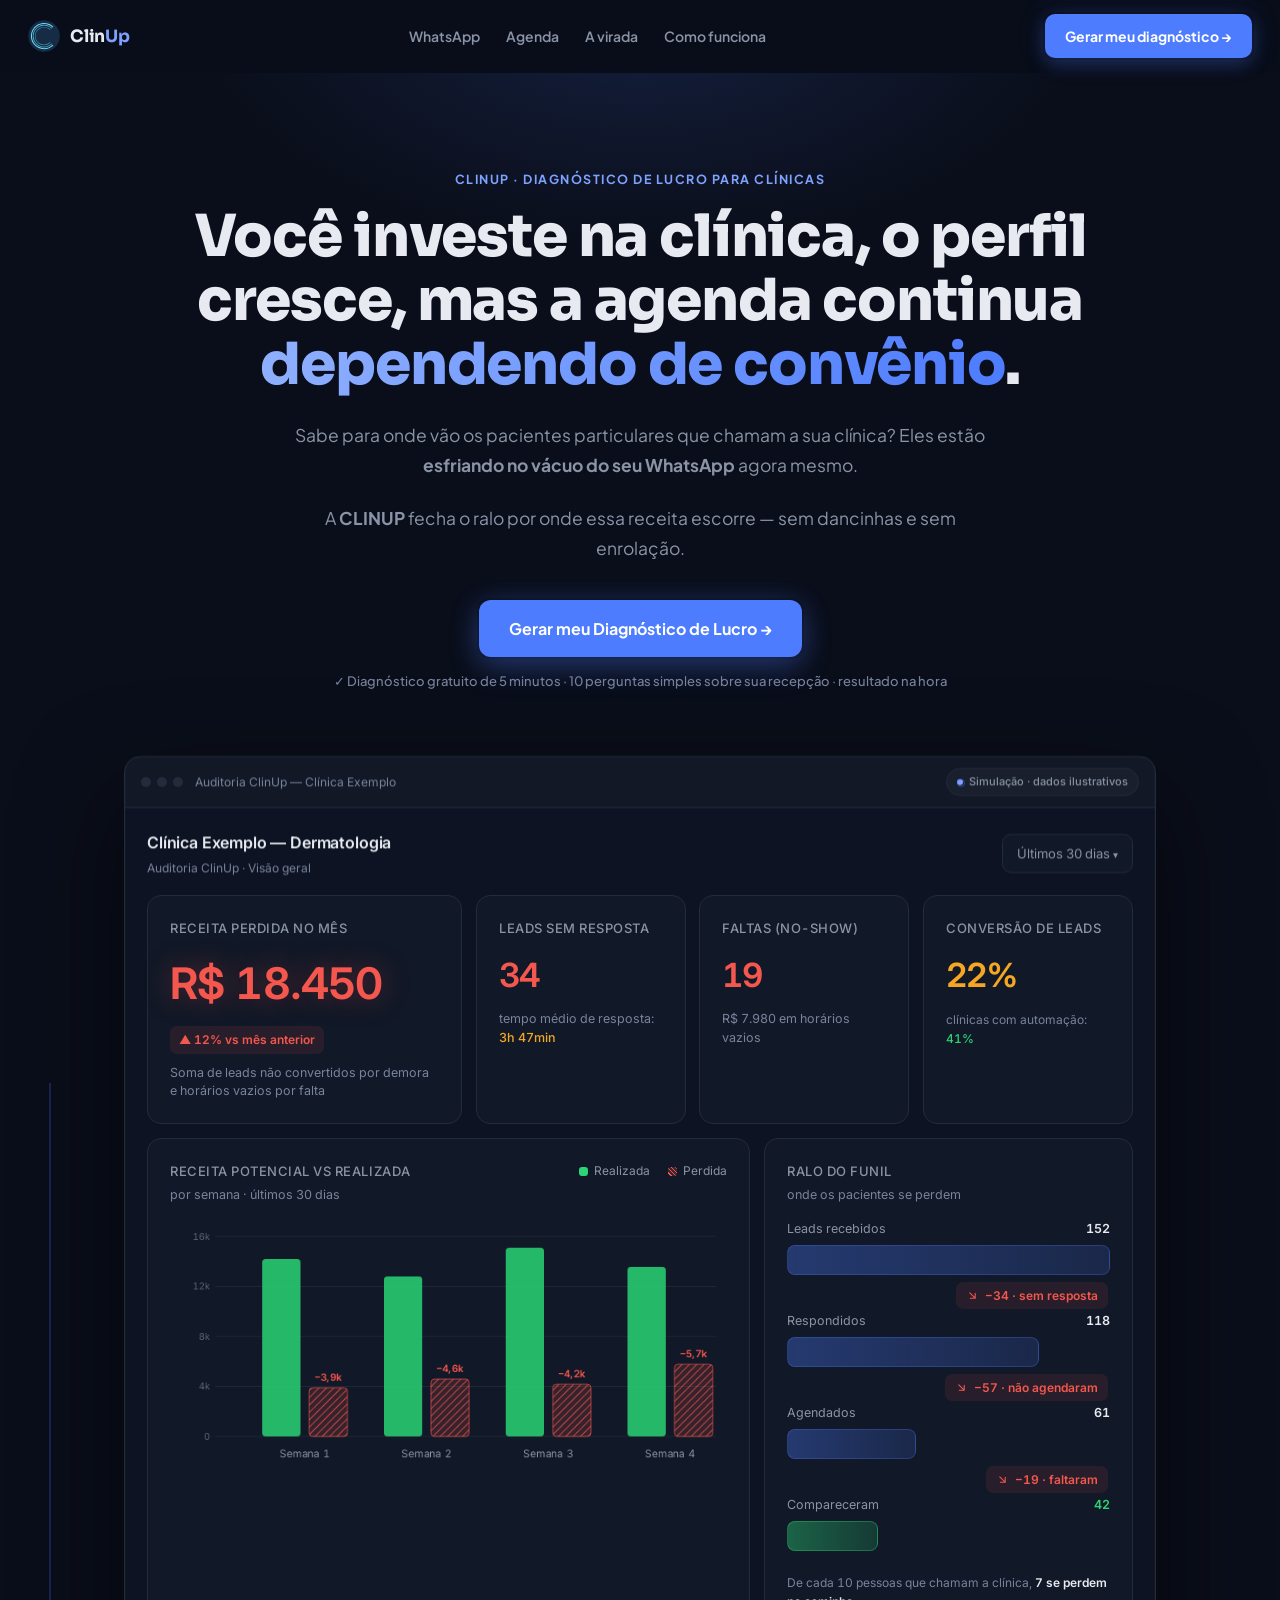
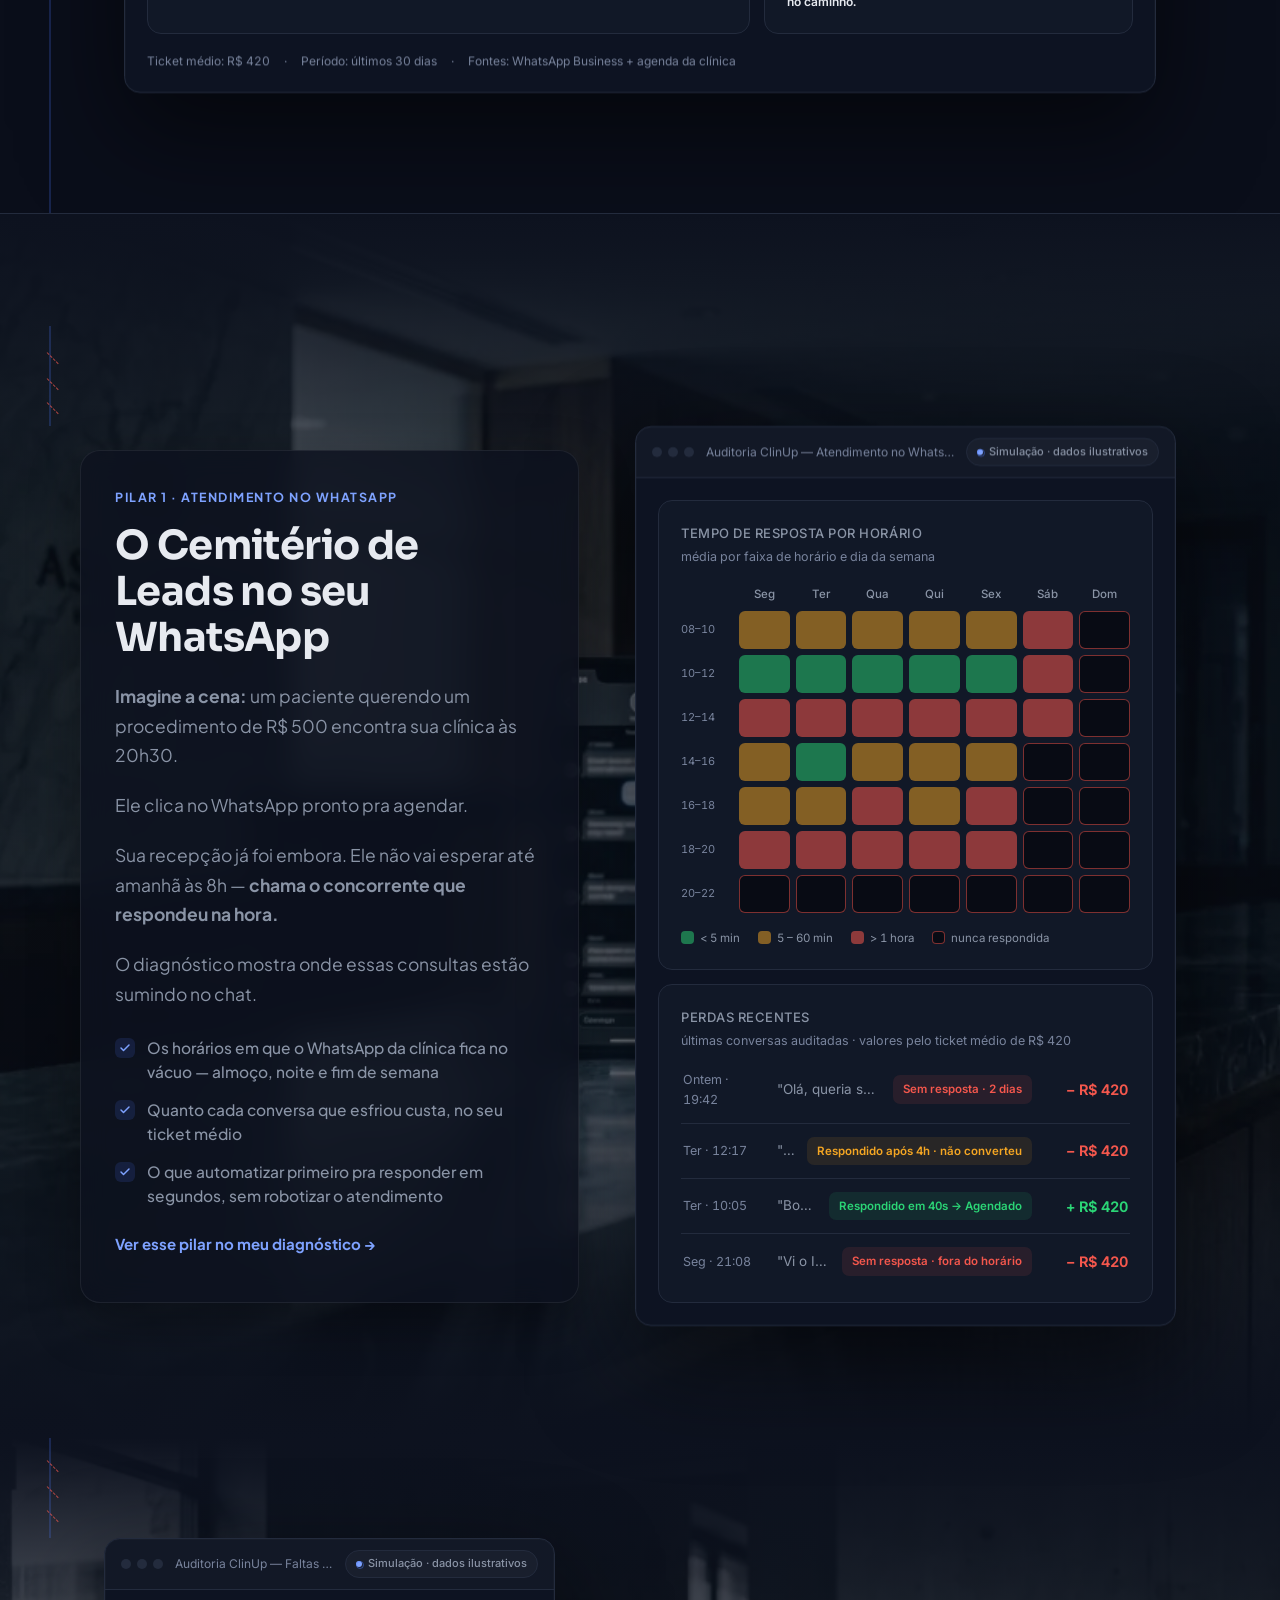
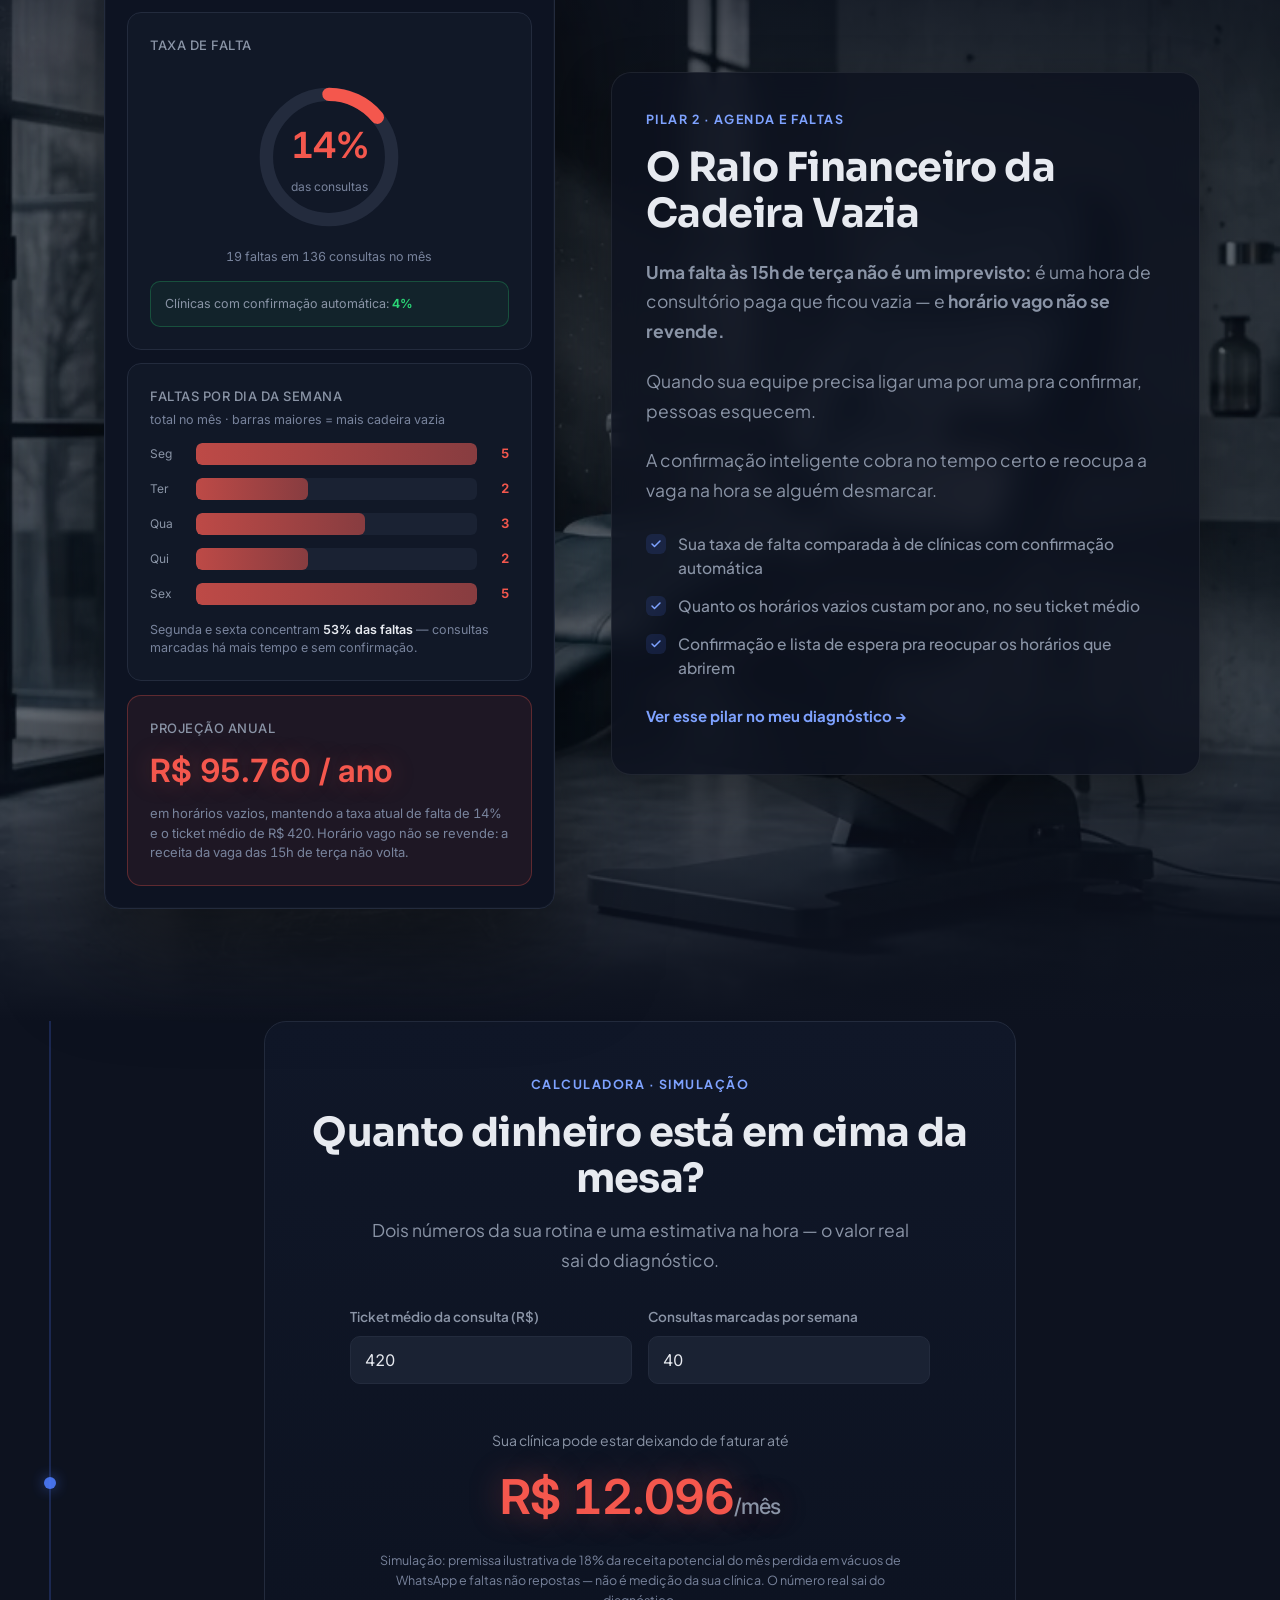
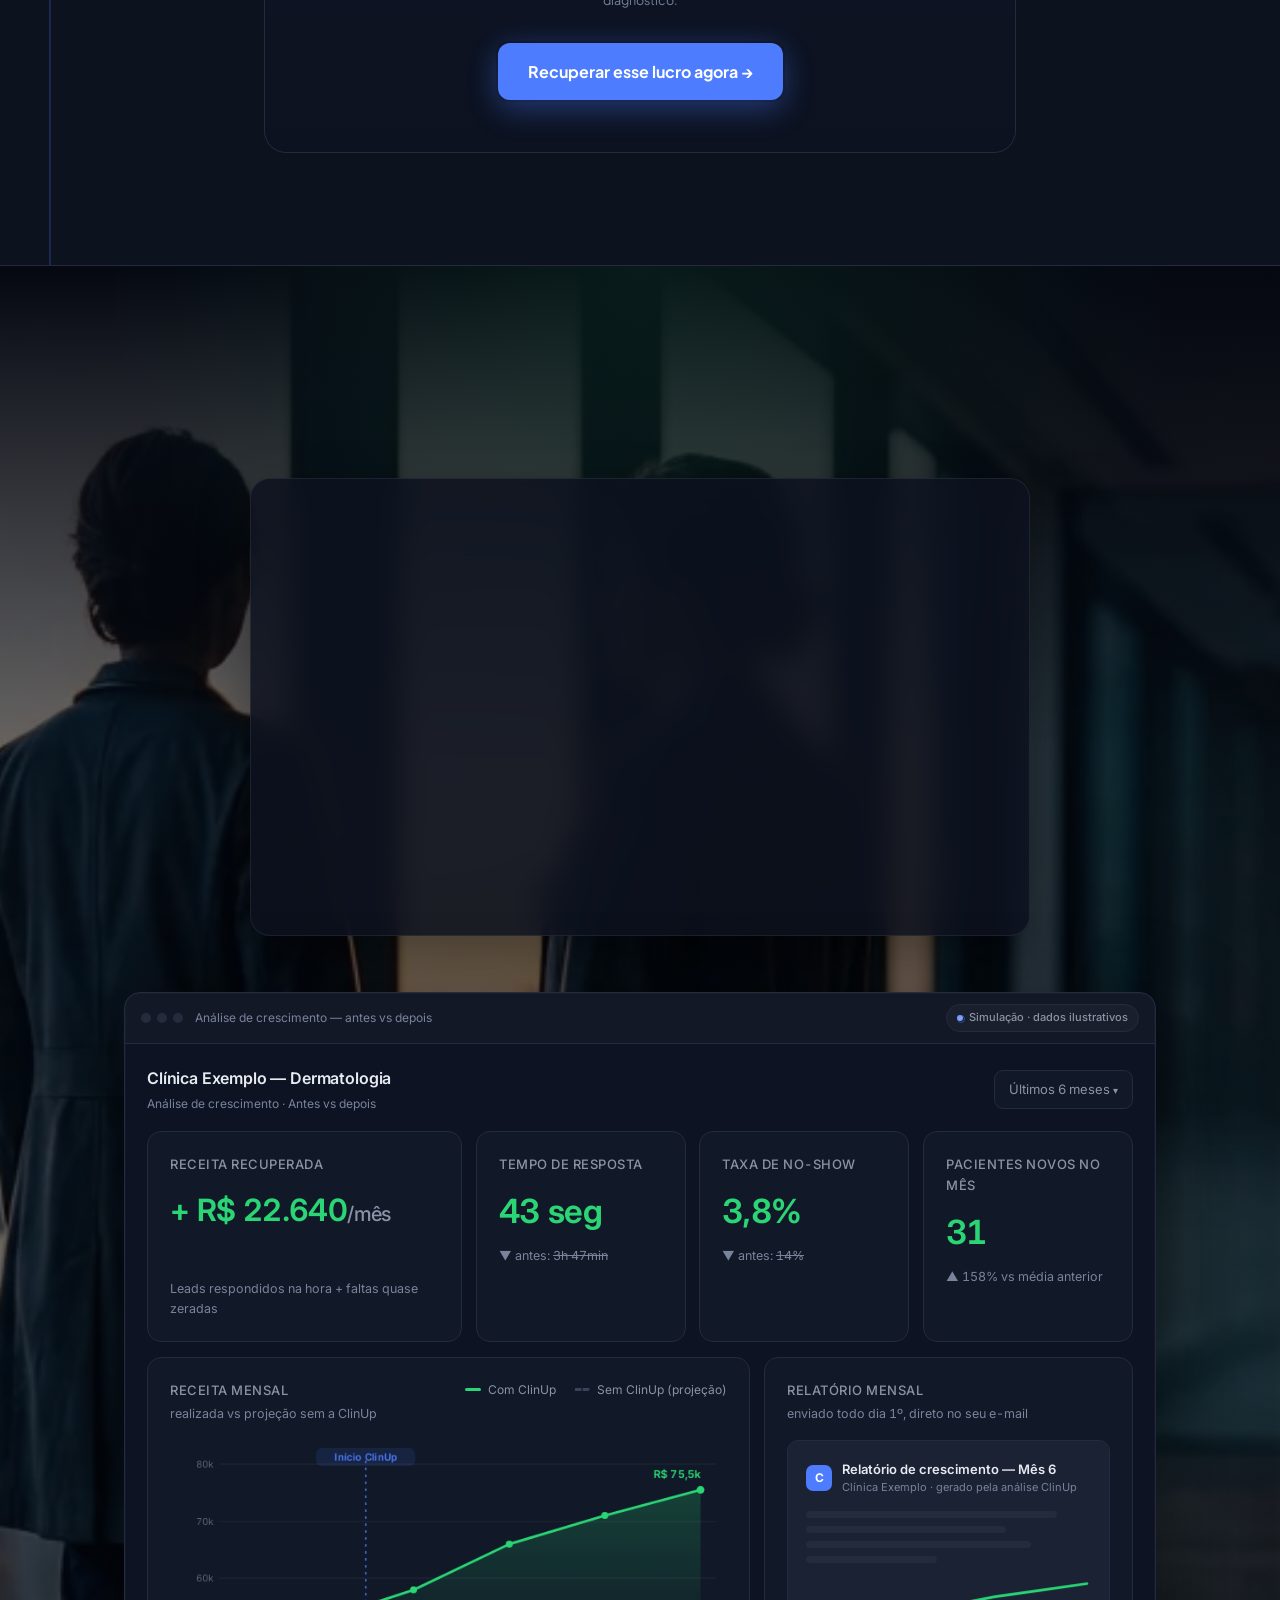
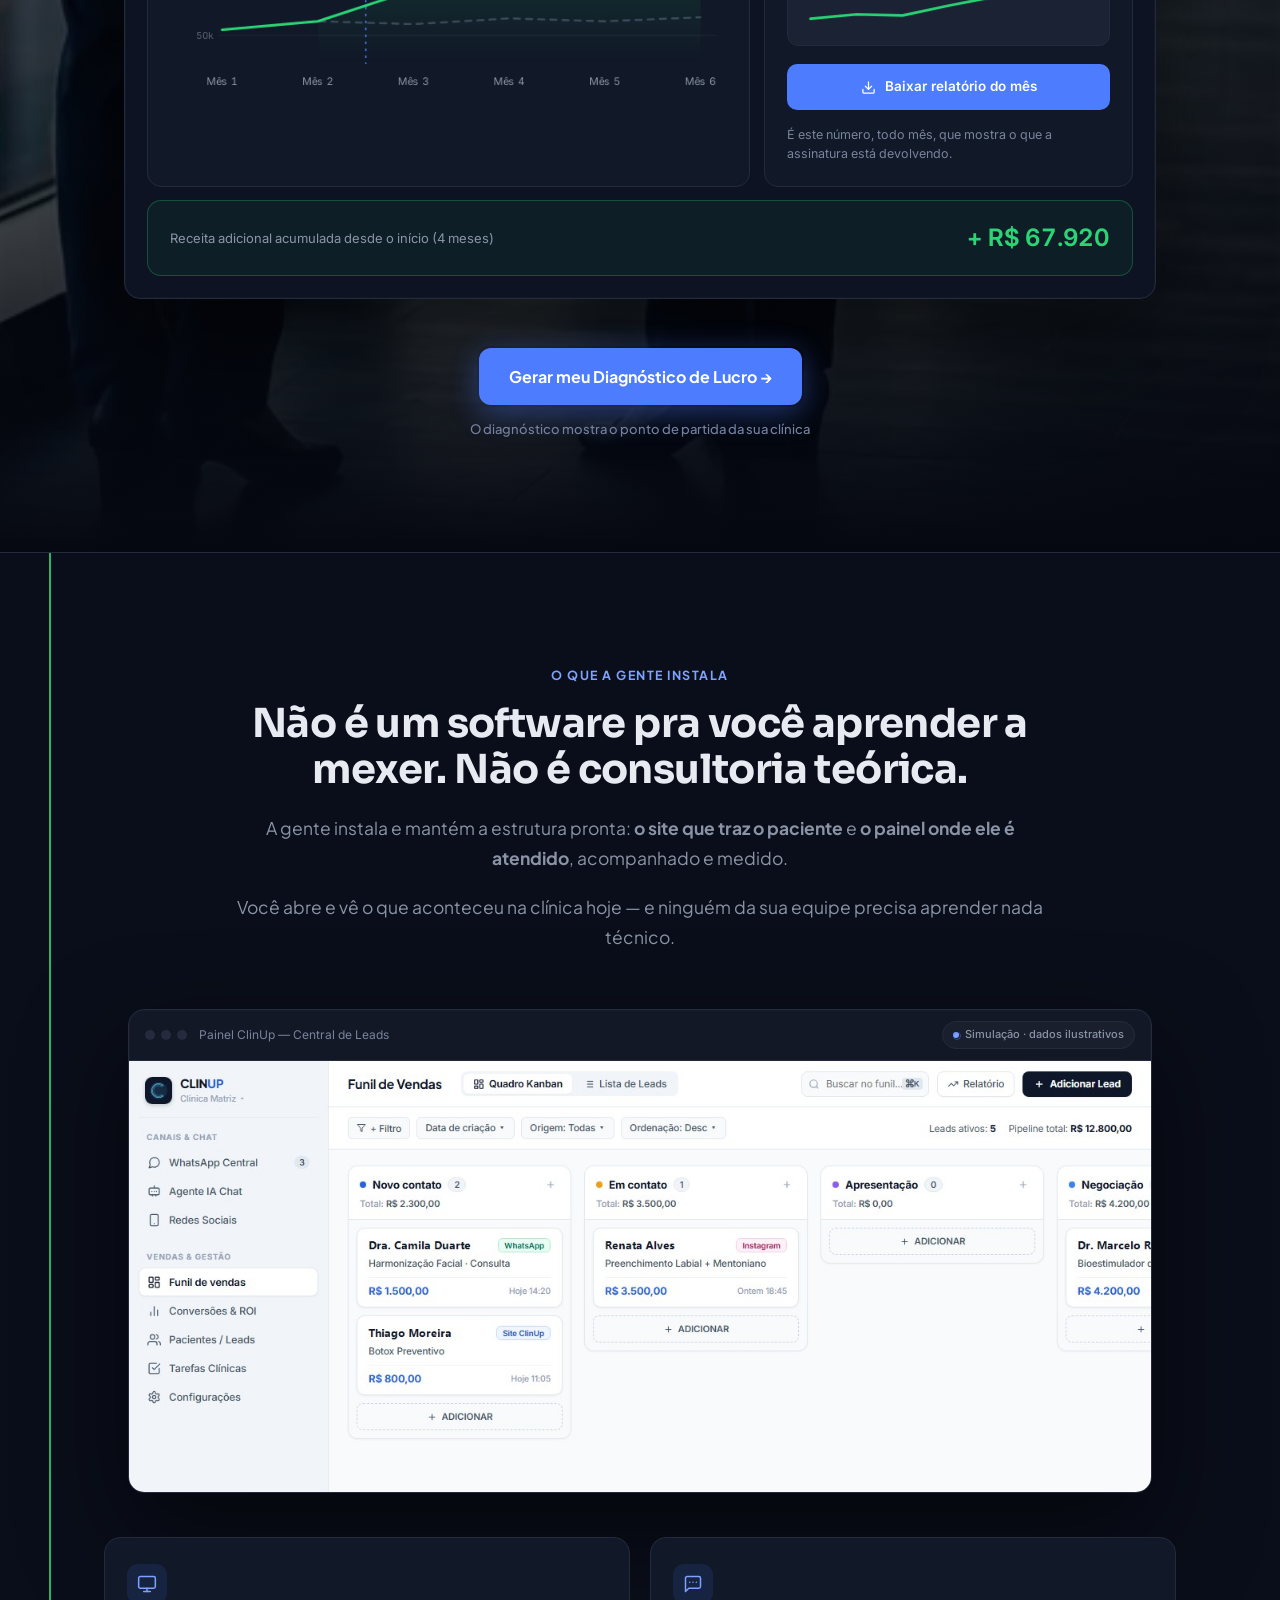
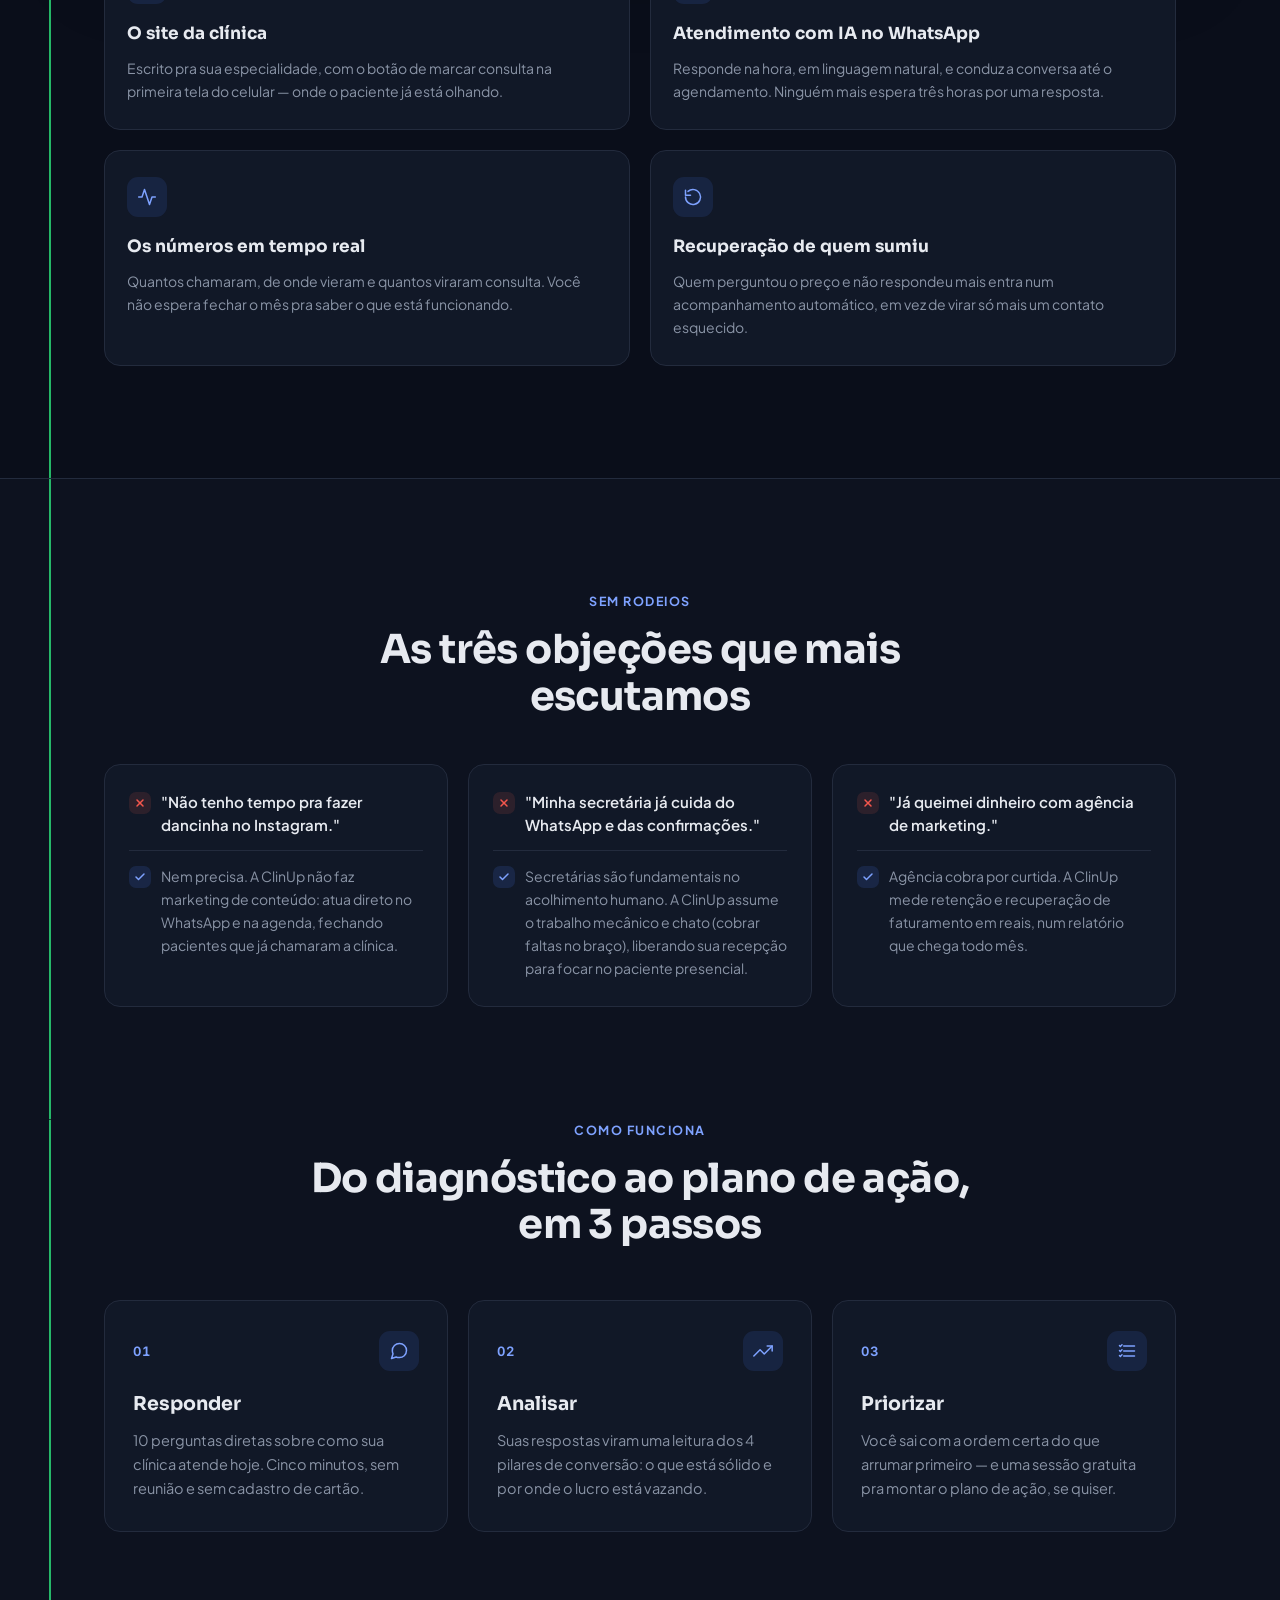
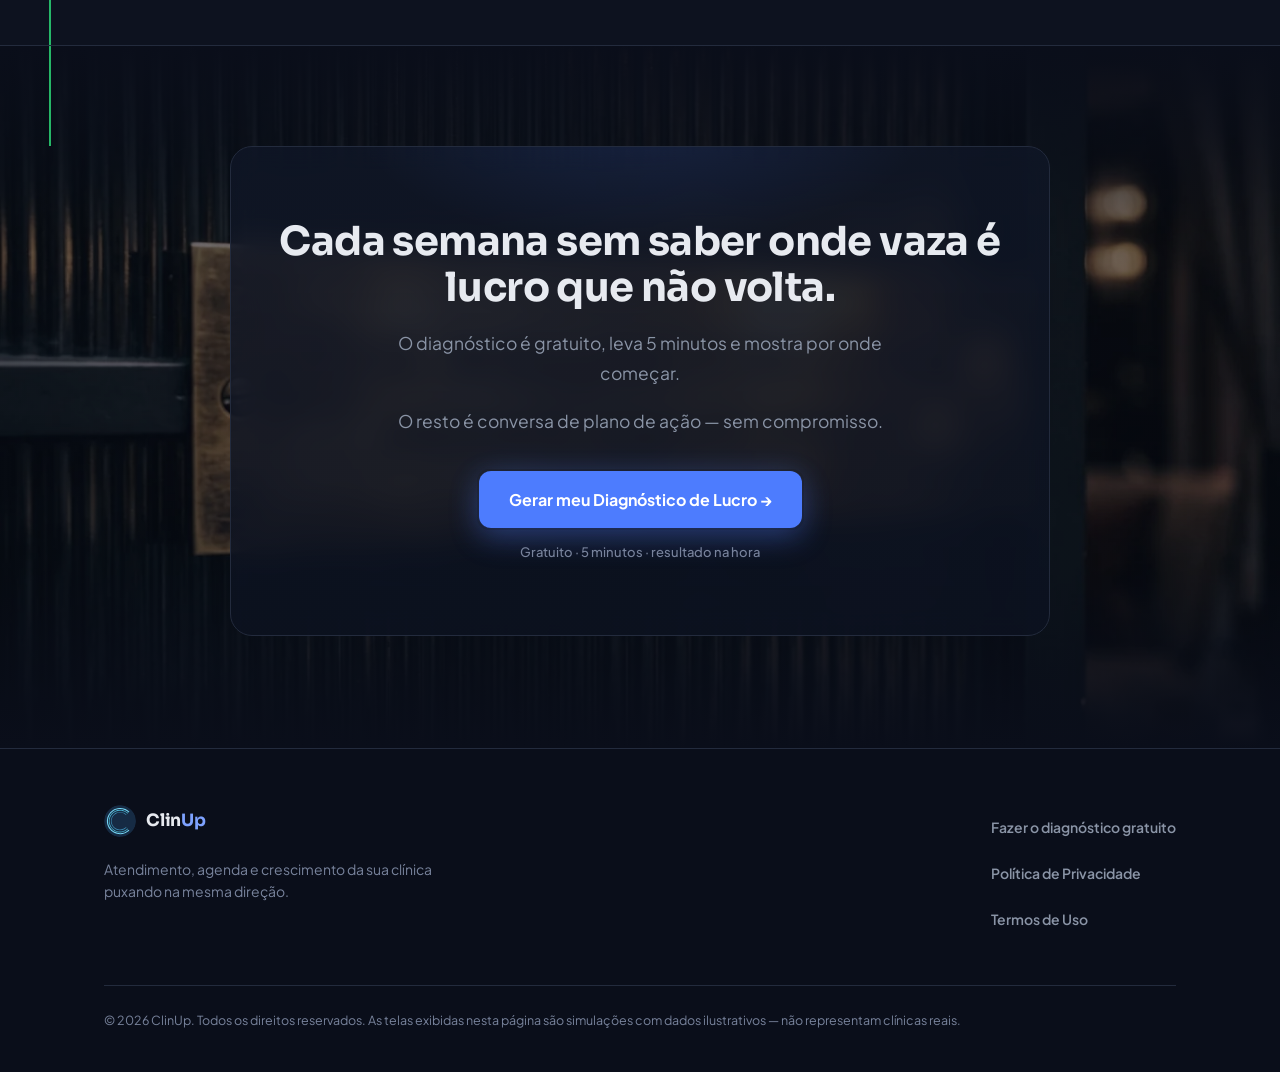
==== public/index.html @ c15da4e9 "Fotos: WebP na landing — 2,65 MB viram 223 KB As quatro fotos editoriais pesavam 600-700 KB CADA, pa" ====
<!DOCTYPE html>
<html lang="pt-BR">
<head>
<meta charset="UTF-8">
<meta name="viewport" content="width=device-width, initial-scale=1, viewport-fit=cover">
<title>ClinUp — Diagnóstico de Lucro para clínicas</title>
<meta name="description" content="A ClinUp não faz marketing: encontramos o lucro que sua clínica perde hoje — leads sem resposta no WhatsApp, faltas e horários vazios — e mostramos como recuperar. Diagnóstico gratuito de 5 minutos.">
<link rel="icon" type="image/png" sizes="32x32" href="/assets/img/favicon-32.png">
<link rel="icon" type="image/png" sizes="192x192" href="/assets/img/favicon-192.png">
<link rel="apple-touch-icon" href="/assets/img/apple-touch-icon.png">
<meta property="og:type" content="website">
<meta property="og:site_name" content="ClinUp">
<meta property="og:locale" content="pt_BR">
<meta property="og:title" content="ClinUp — recuperamos o lucro que sua clínica está perdendo">
<meta property="og:description" content="Leads sem resposta no WhatsApp, faltas e horários vazios têm preço. O diagnóstico gratuito de 5 minutos mostra onde sua clínica perde dinheiro hoje — e por onde começar.">
<meta property="og:url" content="https://diagnostico-clinup-lac.vercel.app/">
<meta property="og:image" content="https://diagnostico-clinup-lac.vercel.app/assets/img/og-cover.png">
<meta property="og:image:width" content="1200">
<meta property="og:image:height" content="630">
<meta name="twitter:card" content="summary_large_image">
<link rel="preconnect" href="https://fonts.googleapis.com">
<link rel="preconnect" href="https://fonts.gstatic.com" crossorigin>
<link href="https://fonts.googleapis.com/css2?family=Sora:wght@600;700;800&family=Plus+Jakarta+Sans:wght@400;500;600;700&family=Inter:wght@400;500;600;650;700&display=swap" rel="stylesheet">
<style>
/* ════════════════════════════════════════════════════════════════════
   ClinUp — Landing "Diagnóstico de Lucro" (dark premium)
   Página: Sora (títulos) + Plus Jakarta Sans (corpo).
   Dashboards mockados (.mk): Inter + tabular-nums — são "o produto".
   Verde (#2BD576) só como semântica de dado dentro dos mocks.
   ════════════════════════════════════════════════════════════════════ */
:root{
  --bg:#0A0E1A; --bg-alt:#0D121F; --bg-deep:#050811; --card:#111827; --raised:#1A2233; --line:#232B3D;
  /* --ink-3 é o tom mais apagado da escala e carrega texto de 13px
     (.cta-note, rodapés dos mocks). O valor antigo (#5A6478) dava 3,47:1
     sobre o --bg — abaixo do mínimo de 4,5:1 da WCAG AA para texto normal.
     #78839C sobe pra 5,07:1 sobre --bg e 4,67:1 sobre --card, que é o
     fundo mais claro em que ele aparece. */
  --ink:#E7EAF0; --ink-2:#8A94A6; --ink-3:#78839C;
  --loss:#F4574D; --warn:#F5A623; --gain:#2BD576; --action:#4D7CFE; --action-soft:#7EA2FF;
  /* tokens de movimento (Frente 1) — só transform/opacity animam */
  --ease-out: cubic-bezier(0.22, 1, 0.36, 1);
  --ease-tap: cubic-bezier(0.34, 1.4, 0.64, 1);
  --t-fast: 140ms; --t-base: 560ms; --t-slow: 700ms;
  /* duração da camada 2 (dados se montando): mais lenta que a entrada de
     propósito — gráfico que cresce rápido demais não lê como medição */
  --t-data: 1100ms;
  --rise: 40px;      /* era 24px: quase imperceptível, o olho não registrava */
  --rise-far: 64px;  /* molduras grandes entram de mais longe */
  --shift: 44px;     /* deslocamento lateral dos blocos em zig-zag */
  --stagger: 80ms;
  /* fotos editoriais: um valor só, usado também no reduced-motion.
     O contraste do texto NÃO depende mais deste valor — quem segura é o
     .photo-panel atrás de cada bloco de texto que fica sobre a foto. */
  --photo-op: .60;
}
*{margin:0;padding:0;box-sizing:border-box}
html{scroll-behavior:smooth}
@media (prefers-reduced-motion: reduce){ html{scroll-behavior:auto} }
body{
  background:var(--bg); color:var(--ink);
  font-family:'Plus Jakarta Sans',-apple-system,BlinkMacSystemFont,'Segoe UI',sans-serif;
  font-size:16px; line-height:1.6; -webkit-font-smoothing:antialiased;
  /* rede de segurança: elemento entrando pela lateral não pode criar scroll
     horizontal. clip em vez de hidden — hidden quebraria o position:sticky
     da nav. */
  overflow-x:clip;
}
::selection{background:rgba(77,124,254,.35)}
img,svg{max-width:100%}
a{color:inherit}

.wrap{width:100%;max-width:1120px;margin:0 auto;padding:0 24px}
.wrap--narrow{max-width:800px}

/* ── Nav ─────────────────────────────────────────────────────────── */
.nav{
  position:sticky; top:0; z-index:60;
  display:flex; align-items:center; justify-content:space-between; gap:16px;
  padding:14px 28px;
  background:rgba(10,14,26,.82); backdrop-filter:blur(12px); -webkit-backdrop-filter:blur(12px);
  border-bottom:1px solid transparent;
}
.nav.is-scrolled{border-bottom-color:var(--line)}
.brand{
  display:inline-flex;align-items:center;gap:10px;text-decoration:none;
  transition:opacity .25s ease, transform .25s ease;
}
.brand:hover{opacity:.9;transform:scale(1.02)}
.brand-logo{height:32px;width:32px;border-radius:50%;display:block}
/* ── Marca CLINUP: SVG inline, recolorível por CSS ───────────────────
   Cópia do bloco que vive no main.css — a landing não carrega o main.css.
   Os <path> trazem fill como atributo (fallback sem CSS); a classe
   sobrescreve e é o que permite o hover. */
.brand-mark{display:block;--mk-1:#73D4F5;--mk-2:#49B2D3;--mk-3:#4094C0}
.brand-mark .mark-disc{fill:#162B44}
.brand-mark .mark-arc{transition:fill .28s var(--ease-out)}
.brand-mark .mark-arc--1{fill:var(--mk-1)}
.brand-mark .mark-arc--2{fill:var(--mk-2)}
.brand-mark .mark-arc--3{fill:var(--mk-3)}
/* os três tons deslizam juntos pro azul elétrico: cor só achataria a marca */
.brand-mark:hover,
a:hover .brand-mark{--mk-1:var(--action-soft);--mk-2:var(--action);--mk-3:#3A63D6}
@media (prefers-reduced-motion:reduce){ .brand-mark .mark-arc{transition:none} }
.brand-name{font-family:'Sora',sans-serif;font-weight:700;font-size:17px;letter-spacing:-.01em;color:var(--ink)}
.brand-name b{color:var(--action-soft);font-weight:700}
.nav-links{display:flex;gap:26px}
.nav-links a{font-size:14px;font-weight:600;color:var(--ink-2);text-decoration:none;white-space:nowrap;transition:color .18s ease}
.nav-links a:hover{color:var(--ink)}
@media (max-width:900px){ .nav-links{display:none} }

/* ── Botões ──────────────────────────────────────────────────────── */
.btn{
  position:relative;
  display:inline-flex;align-items:center;justify-content:center;gap:8px;
  font-family:'Plus Jakarta Sans',sans-serif;font-weight:700;font-size:16px;color:#fff;
  background:var(--action);border:none;border-radius:12px;padding:16px 30px;
  text-decoration:none;cursor:pointer;white-space:nowrap;
  box-shadow:0 10px 30px rgba(77,124,254,.30);
  transition:background var(--t-fast) ease, transform var(--t-fast) var(--ease-out);
}
/* glow em camada própria: só OPACITY anima (lei de performance) */
.btn::after{
  content:"";position:absolute;inset:-2px;border-radius:inherit;pointer-events:none;
  box-shadow:0 0 30px rgba(77,124,254,.55);
  opacity:.22;animation:btnGlow 3s ease-in-out infinite;
}
.btn:hover{background:#618BFF;transform:translateY(-2px)}
/* afunda no toque: sem isso o botão não devolve nada no celular, onde não
   existe hover. Só transform anima. */
.btn:active{transform:translateY(0) scale(.975);transition-duration:80ms}
.btn:hover::after{animation:none;opacity:.7}
@keyframes btnGlow{
  0%,100%{opacity:.16}
  50%{opacity:.55}
}
.btn--sm{font-size:14px;padding:11px 20px;border-radius:10px;box-shadow:0 6px 18px rgba(77,124,254,.25)}
.cta-note{font-size:13px;font-weight:500;color:var(--ink-3);margin-top:14px}
/* Link de conversão dos pilares. Tinha 24px de altura de toque — o mínimo
   recomendado é 44px (WCAG 2.5.5), e este é um caminho pro diagnóstico no
   meio da página. A área cresce por padding vertical, não por fonte: o
   texto continua do mesmo tamanho, só fica mais fácil de acertar o dedo.
   O padding negativo na horizontal mantém o alinhamento com a coluna. */
.linkcta{
  display:inline-flex;align-items:center;min-height:44px;
  margin-top:14px;margin-left:-4px;padding:0 4px;
  font-size:15px;font-weight:700;color:var(--action-soft);
  text-decoration:none;transition:color .18s ease;
}
.linkcta:hover{color:#A5BEFF;text-decoration:underline;text-underline-offset:4px}

/* ── Seções / tipografia ─────────────────────────────────────────── */
section{scroll-margin-top:84px}
.sec{padding:112px 0;position:relative;--sec-bg:var(--bg);--sec-scrim:rgba(10,14,26,.30)}
/* ── Ritmo de capítulos: bandas de fundo alternadas ──────────────────
   Seções com padding-top:0 leem como um bloco contínuo, então a banda
   é por CAPÍTULO (pilares / objeções+passos), nunca por seção solta. */
.band-alt{--sec-bg:var(--bg-alt);--sec-scrim:rgba(13,18,31,.30);background:var(--bg-alt)}
.band-top{border-top:1px solid var(--line)}
.band-bot{border-bottom:1px solid var(--line)}
.kicker{
  display:block;font-size:12.5px;font-weight:700;letter-spacing:.12em;text-transform:uppercase;
  color:var(--action-soft);margin-bottom:16px;
}
h1{
  font-family:'Sora',sans-serif;font-weight:800;
  font-size:clamp(34px,5.2vw,58px);line-height:1.1;letter-spacing:-.02em;
}
h1 .hl{
  background:linear-gradient(92deg,#8FB0FF,#4D7CFE);
  -webkit-background-clip:text;background-clip:text;color:transparent;
}
h2{
  font-family:'Sora',sans-serif;font-weight:700;
  font-size:clamp(26px,3.6vw,40px);line-height:1.16;letter-spacing:-.015em;
}
.lead{font-size:17.5px;color:var(--ink-2);line-height:1.7}
/* Nenhum parágrafo passa de 3 linhas: os blocos longos foram QUEBRADOS em
   .lead consecutivos (nada de corte de argumento). Este é o respiro entre
   eles — menor que o de um bloco novo, porque continuam a mesma ideia. */
.lead + .lead{margin-top:15px}
.checks{list-style:none;margin-top:26px;display:grid;gap:14px}
.checks li{
  position:relative;padding-left:32px;font-size:15.5px;font-weight:500;color:var(--ink-2);line-height:1.55;
}
.checks li::before{
  content:"";position:absolute;left:0;top:2px;width:20px;height:20px;border-radius:6px;
  background-color:rgba(77,124,254,.14);
  background-image:url("data:image/svg+xml,%3Csvg xmlns='http://www.w3.org/2000/svg' viewBox='0 0 24 24' fill='none' stroke='%237EA2FF' stroke-width='3' stroke-linecap='round' stroke-linejoin='round'%3E%3Cpolyline points='20 6 9 17 4 12'/%3E%3C/svg%3E");
  background-size:12px 12px;background-position:center;background-repeat:no-repeat;
}

/* ── Hero ────────────────────────────────────────────────────────── */
.hero{
  position:relative;padding:96px 0 120px;text-align:center;overflow:hidden;
}
.hero::before{
  content:"";position:absolute;inset:0;pointer-events:none;
  background:radial-gradient(640px 340px at 50% -60px, rgba(77,124,254,.16), transparent 70%);
}
.hero>.wrap{position:relative}
.hero h1{max-width:900px;margin:0 auto}
.hero .lead{max-width:720px;margin:24px auto 0}
.hero-cta{margin-top:36px}
.hero-mock{max-width:1080px;margin:64px auto 0;padding:0 24px}

/* ── Zig-zag (pilares) ───────────────────────────────────────────── */
.zig{
  display:grid;grid-template-columns:minmax(0,5fr) minmax(0,6fr);
  gap:80px;align-items:center;
}
.zig--flip .zig-copy{order:2}
.zig-copy .lead{margin-top:20px}
@media (max-width:980px){
  /* minmax(0,1fr) e não 1fr: o piso de 1fr é min-content, e o dashboard
     dentro do .mockframe é mais largo que a coluna — empurrava a grade
     pra fora e gerava 24px de scroll horizontal em tela de tablet. */
  .zig{grid-template-columns:minmax(0,1fr);gap:44px}
  .zig--flip .zig-copy{order:0} /* mobile: texto em cima, mock embaixo */
}

/* ── Transformação ───────────────────────────────────────────────── */
.transform{
  --sec-bg:var(--bg-deep);--sec-scrim:rgba(5,8,17,.30);
  background:radial-gradient(700px 380px at 50% 0%, rgba(43,213,118,.09), transparent 70%), var(--bg-deep);
  border-top:1px solid var(--line);border-bottom:1px solid var(--line);
}
.transform-head{max-width:780px;margin:0 auto;text-align:center}
.transform-head .kicker{color:var(--gain)}
.transform-head .lead{margin-top:20px}
.transform-mock{max-width:1080px;margin:56px auto 0;padding:0 24px}
.transform-cta{text-align:center;margin-top:48px}

/* ── Calculadora (simulação) ─────────────────────────────────────── */
.calc-card{
  background:linear-gradient(180deg,#101728,#0C1220);
  border:1px solid var(--line);border-radius:22px;padding:52px 40px;text-align:center;
}
.calc-card .lead{max-width:540px;margin:14px auto 0}
.calc-grid{display:grid;grid-template-columns:1fr 1fr;gap:16px;max-width:580px;margin:30px auto 0;text-align:left}
.calc-grid label{display:grid;gap:8px;font-size:13.5px;font-weight:600;color:var(--ink-2)}
.calc-grid input{
  background:var(--raised);border:1px solid var(--line);border-radius:10px;
  padding:13px 14px;color:var(--ink);font-family:'Inter',sans-serif;font-size:16px;
  font-variant-numeric:tabular-nums;width:100%;outline:none;transition:border-color .18s ease;
}
.calc-grid input:focus{border-color:var(--action)}
.calc-result{margin-top:30px}
.calc-label{font-size:14px;color:var(--ink-2)}
.calc-value{
  font-family:'Inter',sans-serif;font-weight:650;font-size:clamp(34px,5vw,48px);
  letter-spacing:-.02em;color:var(--loss);text-shadow:0 0 32px rgba(244,87,77,.35);margin-top:8px;
}
.calc-value span{font-size:.45em;color:var(--ink-2);font-weight:500}
.calc-note{max-width:540px;margin:14px auto 0;font-size:12.5px;color:var(--ink-3);line-height:1.6}
.calc-card .btn{margin-top:28px}
@media (max-width:560px){
  .calc-grid{grid-template-columns:1fr}
  .calc-card{padding:38px 20px}
}

/* ── Objeções ────────────────────────────────────────────────────── */
.obj-head{max-width:680px;margin:0 auto 44px;text-align:center}
.objs{display:grid;grid-template-columns:repeat(3,1fr);gap:20px}
.obj{
  background:var(--card);border:1px solid var(--line);border-radius:16px;padding:26px 24px;
  transition:border-color .3s ease, transform .3s cubic-bezier(.16,1,.3,1);
}
.obj:hover{border-color:rgba(77,124,254,.5);transform:translateY(-4px)}
.obj-q{display:flex;gap:10px;align-items:flex-start;font-size:15px;font-weight:600;color:var(--ink);line-height:1.5}
.obj-a{
  display:flex;gap:10px;align-items:flex-start;margin-top:14px;padding-top:14px;
  border-top:1px solid var(--line);font-size:14px;color:var(--ink-2);line-height:1.65;
}
.obj-ico{width:22px;height:22px;border-radius:7px;flex-shrink:0;display:grid;place-items:center;margin-top:1px}
.obj-ico svg{width:12px;height:12px;fill:none;stroke-width:3;stroke-linecap:round;stroke-linejoin:round}
.obj-ico--x{background:rgba(244,87,77,.12)}
.obj-ico--x svg{stroke:var(--loss)}
.obj-ico--ok{background:rgba(77,124,254,.14)}
.obj-ico--ok svg{stroke:var(--action-soft)}
@media (max-width:860px){ .objs{grid-template-columns:1fr} }

/* ── Como funciona ───────────────────────────────────────────────── */
.steps-head{max-width:680px;margin:0 auto 52px;text-align:center}
.steps{display:grid;grid-template-columns:repeat(3,1fr);gap:20px}
.step{
  background:var(--card);border:1px solid var(--line);border-radius:16px;padding:30px 28px;
  transition:border-color .3s ease, transform .3s cubic-bezier(.16,1,.3,1);
}
.step:hover{border-color:rgba(77,124,254,.5);transform:translateY(-4px)}
.step-top{display:flex;align-items:center;justify-content:space-between;margin-bottom:18px}
.step-n{font-family:'Inter',sans-serif;font-weight:650;font-size:13px;color:var(--action-soft);letter-spacing:.08em}
.step-ico{width:40px;height:40px;border-radius:11px;background:rgba(77,124,254,.12);display:grid;place-items:center}
.step-ico svg{width:20px;height:20px;stroke:var(--action-soft);fill:none;stroke-width:1.8;stroke-linecap:round;stroke-linejoin:round}
.step h3{font-family:'Sora',sans-serif;font-weight:700;font-size:19px;margin-bottom:10px}
.step p{font-size:14.5px;color:var(--ink-2);line-height:1.65}
@media (max-width:860px){ .steps{grid-template-columns:1fr} }

/* ── O que a gente instala ───────────────────────────────────────────
   Única seção da landing que mostra PRODUTO — o resto mostra problema
   ou projeção. Reusa .mockframe e .steps; só o slot da imagem é novo. */
/* o .steps-head padrão tem 680px e nenhum .lead; aqui o título é longo
   e existe subtítulo, então o cabeçalho respira igual ao da Virada */
.install-head{max-width:820px}
.install-head .lead{margin-top:20px}
.install-mock{max-width:1080px;margin:56px auto 0;padding:0 24px}
/* sem aspect-ratio e sem object-fit:cover de propósito: a /planos usa
   4/3 + cover nos thumbs, e isso corta as laterais de um painel largo.
   Aqui o print entra inteiro. */
/* o print tem 800px de altura, mas 42% disso é área vazia do quadro.
   O recorte é feito aqui, por CSS, e não no arquivo: a mesma imagem é
   usada na /planos dentro de um container 16/10 com object-fit:cover,
   onde um arquivo mais largo perderia a barra lateral do CRM. */
.mf-shot{display:block;background:#0A0F1C;aspect-ratio:1280/540;overflow:hidden}
.mf-shot img{width:100%;height:auto;display:block}
/* 3 colunas: com 5 tiles o desenho fecha em 3+2, que lê como intencional.
   Em 4 colunas sobraria um tile órfão na segunda linha. */
/* 4 tiles em 2 colunas (2x2). Em 3 colunas o quarto ficaria orfao sozinho
   na segunda linha, que le como "faltou um". */
.installs{margin-top:44px;grid-template-columns:repeat(2,1fr)}
.installs .step{padding:26px 22px}
.installs .step-top{justify-content:flex-start;margin-bottom:16px}
.installs .step h3{font-size:17px}
.installs .step p{font-size:14px}
@media (max-width:860px){ .installs{grid-template-columns:1fr} }

/* ── Fechamento ──────────────────────────────────────────────────── */
.final-card{
  position:relative;max-width:820px;margin:0 auto;text-align:center;
  /* translúcido: a foto da entrada passa a aparecer através do card */
  background:linear-gradient(180deg,rgba(16,23,40,.74),rgba(12,18,32,.84));
  backdrop-filter:blur(14px) saturate(1.1);
  -webkit-backdrop-filter:blur(14px) saturate(1.1);
  border:1px solid var(--line);border-radius:22px;padding:72px 40px;overflow:hidden;
}
.final-card::before{
  content:"";position:absolute;inset:0;pointer-events:none;
  background:radial-gradient(420px 200px at 50% -40px, rgba(77,124,254,.14), transparent 70%);
}
.final-card>*{position:relative}
.final-card .lead{max-width:560px;margin:18px auto 0}
.final-card .btn{margin-top:34px}
@media (max-width:640px){ .final-card{padding:52px 22px} }

/* ── Rodapé ──────────────────────────────────────────────────────── */
.footer{border-top:1px solid var(--line);padding:56px 0 42px}
.footer-grid{display:flex;align-items:flex-start;justify-content:space-between;gap:32px;flex-wrap:wrap}
.footer-tag{font-size:14px;color:var(--ink-3);margin-top:14px;max-width:340px}
/* gap menor porque cada link agora ocupa 44px de altura própria: o respiro
   entre eles vem da área de toque, não da distância entre duas linhas finas */
.footer-links{display:grid;gap:2px}
.footer-links a{
  display:inline-flex;align-items:center;min-height:44px;width:fit-content;
  font-size:14px;font-weight:600;color:var(--ink-2);text-decoration:none;transition:color .18s ease;
}
.footer-links a:hover{color:var(--ink)}
.footer-legal{margin-top:44px;padding-top:24px;border-top:1px solid var(--line);font-size:12.5px;color:var(--ink-3)}

/* ── Sticky CTA (mobile) ─────────────────────────────────────────── */
/* Docked pill (Frente 1): pílula solta com vidro, some ao rolar pra baixo */
.sticky-cta{
  display:none;position:fixed;left:16px;right:16px;
  bottom:calc(16px + env(safe-area-inset-bottom));
  height:56px;border-radius:16px;
  background:rgba(17,24,39,0.85);
  backdrop-filter:blur(14px);-webkit-backdrop-filter:blur(14px);
  border:1px solid var(--line);
  box-shadow:0 8px 32px rgba(0,0,0,0.45);
  transform:translateY(120%);
  transition:transform 420ms var(--ease-out);
  z-index:90;overflow:hidden;
}
.sticky-cta.is-visible{transform:translateY(0)}
.sticky-cta .btn{
  width:100%;height:100%;border-radius:16px;font-size:15px;
  background:transparent;box-shadow:none;
}
.sticky-cta .btn::after{display:none}
.sticky-cta .btn:hover{transform:none;background:rgba(77,124,254,.14)}
@media (max-width:768px){
  .sticky-cta{display:block}
}

/* ── Ritmo mobile ────────────────────────────────────────────────── */
@media (max-width:640px){
  .sec{padding:72px 0}
  .hero{padding:64px 0 84px}
  .hero-mock{margin-top:44px}
}
@media (max-width:480px){
  .nav{padding:12px 16px}
  /* min-height garante os 44px de toque: só o padding deixava em 41px */
  .btn--sm{font-size:13px;padding:10px 14px;min-height:44px}
}

/* ── Fotos editoriais (Human-Tech): derretem no fundo #0A0E1A ────── */
.has-photo{position:relative}
.has-photo > *:not(.photo-bg){position:relative;z-index:1}
.photo-bg{position:absolute;inset:0;overflow:hidden;pointer-events:none;z-index:0}
.photo-bg img{
  position:absolute;inset:0;width:100%;height:100%;object-fit:cover;
  filter:saturate(.85);opacity:var(--photo-op);
  transition:opacity var(--t-slow) ease;
}
html.js-anim .photo-bg:not(.is-visible) img{opacity:0}
/* o scrim herda a cor da banda da seção (--sec-bg / --sec-scrim) pra que
   o fade das bordas case com o fundo, seja ele --bg, --bg-alt ou --bg-deep */
.photo-bg::after{
  content:"";position:absolute;inset:0;
  background:linear-gradient(180deg,
    var(--sec-bg) 0%, var(--sec-scrim) 26%, var(--sec-scrim) 74%, var(--sec-bg) 100%);
}
.transform .photo-bg::after{
  background:
    radial-gradient(60% 40% at 50% 0%, rgba(43,213,118,.09), transparent 70%),
    linear-gradient(180deg,
      var(--sec-bg) 0%, var(--sec-scrim) 26%, var(--sec-scrim) 74%, var(--sec-bg) 100%);
}

/* ── Painel fosco: só atrás de bloco de texto que fica SOBRE foto ──
   A foto respira onde não há texto; o contraste da leitura fica preso
   ao painel, não ao scrim da seção inteira. */
.photo-panel{
  position:relative;border-radius:20px;padding:36px 34px;
  /* .85 não é estética: é o valor medido que mantém o .lead (--ink-2, um
     cinza de baixo contraste) acima de 4.5:1 sobre as áreas CLARAS das
     fotos — a janela do Pilar 2 e o céu da Virada. Não baixar sem remedir:
     em .76 a Virada caía pra 4.20:1. */
  background:rgba(13,18,31,.85);
  backdrop-filter:blur(14px) saturate(1.1);
  -webkit-backdrop-filter:blur(14px) saturate(1.1);
  border:1px solid rgba(255,255,255,.07);
  box-shadow:0 18px 50px rgba(0,0,0,.35);
}
/* sem blur o fundo translúcido não segura o texto: fica quase sólido */
@supports not ((backdrop-filter:blur(2px)) or (-webkit-backdrop-filter:blur(2px))){
  .photo-panel{background:rgba(13,18,31,.92)}
  .final-card{background:linear-gradient(180deg,#101728,#0C1220)}
}
/* nos pilares o painel cresce pra FORA (pro gap), pra não encurtar a
   medida do texto com o próprio padding */
@media (min-width:981px){ .zig .photo-panel{margin-inline:-24px} }
/* .transform-head é .wrap E painel ao mesmo tempo: o padding do painel come
   o respiro lateral do .wrap e a seção encosta nas bordas no mobile.
   O max-width:780px continua mandando no desktop. */
.transform-head.photo-panel{width:calc(100% - 48px)}
@media (max-width:640px){ .photo-panel{padding:26px 20px;border-radius:16px} }

/* ── Fio da Receita (SVG na margem, só telas largas) ─────────────── */
.fio{
  position:absolute;top:0;bottom:0;width:28px;pointer-events:none;display:none;z-index:0;
  left:calc(50% - 560px - 44px);
}
@media (min-width:1240px){ .fio{display:block} }
.fio svg{width:100%;height:100%;display:block}
.fio-line{stroke:var(--action);stroke-opacity:.3;stroke-width:1.5;fill:none}
/* depois da Virada o fio engrossa levemente e segue sólido até o fim */
.fio--gain .fio-line{stroke:var(--gain);stroke-opacity:.85;stroke-width:2}
html.js-anim .fio-line{stroke-dasharray:1;stroke-dashoffset:1;transition:stroke-dashoffset 900ms var(--ease-out)}
html.js-anim .fio.is-visible .fio-line{stroke-dashoffset:0}
.fio-drip{
  position:absolute;left:11px;width:16px;height:0;
  border-top:1.5px dashed var(--loss);transform:rotate(45deg);transform-origin:left center;
  opacity:.7;
}
html.js-anim .fio-drip{opacity:0;transition:opacity var(--t-base) ease}
html.js-anim .fio.is-visible .fio-drip{opacity:.7}
html.js-anim .fio.is-visible .fio-drip:nth-of-type(2){transition-delay:180ms}
html.js-anim .fio.is-visible .fio-drip:nth-of-type(3){transition-delay:360ms}
.fio-node{
  position:absolute;left:8px;width:12px;height:12px;border-radius:50%;
  background:var(--action);box-shadow:0 0 14px rgba(77,124,254,.6);
  opacity:.9;
}
html.js-anim .fio-node{opacity:0;transition:opacity var(--t-base) ease 300ms}
html.js-anim .fio.is-visible .fio-node{opacity:.9}

/* ── Counter-up "signature": pouso com glow + delta 150ms depois ── */
html.js-anim .mk-kpi .mk-delta{
  opacity:0;transform:translateY(4px);
  transition:opacity var(--t-base) var(--ease-out) 150ms, transform var(--t-base) var(--ease-out) 150ms;
}
html.js-anim .mk-kpi.landed .mk-delta{opacity:1;transform:none}
html.js-anim .mk-kpi:not(.landed) .mk-v--glowloss,
html.js-anim .mk-kpi:not(.landed) .mk-v--glowgain{text-shadow:none;animation:none}

/* ── Pulso da calculadora (aumento de perda) ─────────────────────── */
.calc-result{
  border:1px solid transparent;border-radius:14px;padding:14px 10px 4px;
  transition:transform 300ms var(--ease-tap), border-color 300ms ease;
}
.calc-result.calc-pulse{transform:scale(1.015);border-color:rgba(244,87,77,.5)}

/* ── Mobile Motion System v4.2 (Fixed Mobile & SVG Animation Engine) ── */
#scrollProgress {
  position: fixed; top: 0; left: 0; height: 3px; width: 0%;
  background: linear-gradient(90deg, var(--action) 0%, var(--gain) 100%);
  z-index: 100; pointer-events: none; transition: width 100ms ease-out;
  box-shadow: 0 0 10px rgba(77, 124, 254, 0.6);
}

/* O brilho da pílula fixa mora numa camada própria e só a OPACITY dela anima.
   Animar box-shadow direto repinta o elemento a cada frame, pra sempre — é a
   mesma razão pela qual o .btn::after já existe logo acima. */
/* A pílula tem overflow:hidden (pra recortar o botão nos cantos arredondados),
   então sombra pra FORA seria cortada — o pulso é um anel interno. */
.sticky-cta::before{
  content:"";position:absolute;inset:0;border-radius:inherit;pointer-events:none;
  box-shadow:inset 0 0 0 1.5px rgba(126,162,255,.75), inset 0 0 22px rgba(77,124,254,.45);
  opacity:0;
}
.sticky-cta.is-visible::before{animation:stickyPillGlow 3.5s ease-in-out infinite}
@keyframes stickyPillGlow{
  0%,100%{opacity:0}
  50%{opacity:1}
}

/* Pulso das barras do gráfico: só OPACITY.
   A versão anterior animava `filter: drop-shadow(...)` em 8 barras ao mesmo
   tempo — filter força repaint a cada frame, e num loop infinito isso é
   consumo permanente de CPU/bateria no celular. O halo virou uma cópia da
   barra atrás dela, borrada uma vez só, cuja opacidade pulsa. */
@keyframes svgBarPulse{
  0%,100%{opacity:.82}
  50%{opacity:1}
}
svg rect[fill="#2BD576"]{animation:svgBarPulse 3s ease-in-out infinite}
svg rect[fill="url(#hatch)"]{animation:svgBarPulse 2.5s ease-in-out infinite}

/* ── Motion System v4.0 (Pyramid Motion Architecture) ────────────── */
@keyframes floatCard {
  0%, 100% { transform: translate3d(0, 0, 0); }
  50% { transform: translate3d(0, -7px, 0); }
}
@keyframes floatCardSubtle {
  0%, 100% { transform: translate3d(0, 0, 0); }
  50% { transform: translate3d(0, -4px, 0); }
}
@keyframes ambientGlowPulse {
  0%, 100% { opacity: .16; transform: scale(1); }
  50% { opacity: .32; transform: scale(1.08); }
}
@keyframes lossBadgePulse {
  0%, 100% { opacity: 1; transform: scale(1); }
  50% { opacity: 0.82; transform: scale(0.97); }
}

.motion-float { animation: floatCard 5.5s cubic-bezier(0.44, 0, 0.56, 1) infinite !important; will-change: transform; }
.motion-float-subtle { animation: floatCardSubtle 6.5s cubic-bezier(0.44, 0, 0.56, 1) infinite !important; will-change: transform; }
.motion-float-delay-1 { animation-delay: 1.2s !important; }
.motion-float-delay-2 { animation-delay: 2.4s !important; }
.motion-float-delay-3 { animation-delay: 3.6s !important; }

/* Destaque em mobile ao rolar */
.mobile-focus-card {
  border-color: rgba(77, 124, 254, 0.6) !important;
  box-shadow: 0 10px 32px rgba(77, 124, 254, 0.22) !important;
}

/* Touch active state */
.mockframe:active, .mk-card:active, .step:active, .obj:active {
  transform: scale(0.97) !important;
  border-color: rgba(77, 124, 254, 0.7) !important;
  transition: transform 120ms ease, border-color 120ms ease !important;
}

/* Aplicação de barras de gráfico com pulso contínuo de dados */
/* As 4 barras do funil apontavam pra `animation: chartBarStream`, que nunca
   foi definida em lugar nenhum — o brilho corrente jamais rodou, e o
   background-size:200% que existia pra ele deixava as barras com um degradê
   cortado pela metade. Referência morta removida: quem dá vida às barras
   agora é o crescimento de largura ao entrarem na tela (data-grow="w"). */
.mk-b-loss { animation: lossBadgePulse 3.5s ease-in-out infinite; }

/* Cards com suporte a 3D Tilt Responsivo */
.tilt-card {
  transition: transform 180ms cubic-bezier(0.2, 0, 0.2, 1), border-color 300ms ease, box-shadow 300ms ease;
  will-change: transform;
  transform-style: preserve-3d;
}

/* ── Reveal on scroll ────────────────────────────────────────────── */
html.js-anim .reveal{opacity:0;transform:translateY(var(--rise));transition:opacity var(--t-base) var(--ease-out),transform var(--t-base) var(--ease-out)}
html.js-anim .reveal.is-visible{opacity:1;transform:none}

/* ════════════════════════════════════════════════════════════════════
   CAMADA 2 · DADOS VIVOS — os dashboards se constroem
   ────────────────────────────────────────────────────────────────────
   Era o buraco real: os números subiam, mas o gráfico embaixo deles já
   nascia pronto, e o conjunto lia como print de tela.

   Só entra em cena quando o JS marca .dv-on no <html>. Sem JS, sem
   IntersectionObserver ou com reduced-motion a classe nunca aparece e
   todo dado fica no estado final — que é o que está escrito no HTML.
   ════════════════════════════════════════════════════════════════════ */
html.dv-on [data-grow="h"]{
  transform:scaleY(0);
  transform-box:fill-box;transform-origin:bottom;
  transition:transform var(--t-data) var(--ease-out);
}
html.dv-on [data-grow="w"]{
  /* exceção documentada à regra "só transform": scaleX achataria o
     border-radius de 8px durante a animação. São 4 barras, uma vez, dentro
     de um card — o custo de layout é irrelevante e o visual fica correto. */
  width:0!important;
  transition:width var(--t-data) var(--ease-out);
}
html.dv-on [data-draw]{
  transition:stroke-dashoffset var(--t-data) cubic-bezier(.33,.7,.4,1);
}
html.dv-on [data-after]{
  opacity:0;transform:translateY(8px);
  transition:opacity 420ms var(--ease-out), transform 420ms var(--ease-out);
}
html.dv-on [data-cascade] > *{
  opacity:0;transform:scale(.82);
  transition:opacity 380ms var(--ease-out), transform 380ms var(--ease-out);
}
/* Dentro de SVG, transform sem fill-box usa a origem do viewBox — os pontos
   do gráfico sairiam voando do canto em vez de crescer no lugar. */
html.dv-on [data-cascade] > circle,
html.dv-on [data-after]{transform-box:fill-box;transform-origin:center}
html.dv-on [data-after]:not(svg *){transform-box:border-box}
/* .dv-go é o que o motor acende quando o bloco entra na tela */
html.dv-on [data-grow="h"].dv-go{transform:scaleY(1)}
html.dv-on [data-draw].dv-go{stroke-dashoffset:0!important}
html.dv-on [data-after].dv-go{opacity:1;transform:none}
html.dv-on [data-cascade] > .dv-go{opacity:1;transform:none}

/* ── Variantes de entrada ────────────────────────────────────────────
   Antes tudo fazia o mesmo movimento, e uniformidade é o que faz o olho
   parar de registrar que houve movimento. Cada variante tem um trabalho:
   --left/--right dão direção aos blocos em zig-zag (o texto entra do lado
   em que ele vive), --pop dá peso às molduras e cards. */
html.js-anim .reveal--left{transform:translate3d(calc(var(--shift) * -1), var(--rise), 0)}
html.js-anim .reveal--right{transform:translate3d(var(--shift), var(--rise), 0)}
html.js-anim .reveal--pop{transform:translate3d(0, var(--rise-far), 0) scale(.955)}
html.js-anim .reveal--left.is-visible,
html.js-anim .reveal--right.is-visible,
html.js-anim .reveal--pop.is-visible{transform:none}
/* Abaixo de 980px o zig-zag já é coluna única: deslocar na horizontal aqui
   só criaria risco de scroll lateral sem ganhar narrativa nenhuma. */
@media (max-width:980px){
  html.js-anim .reveal--left,
  html.js-anim .reveal--right{transform:translate3d(0, var(--rise), 0)}
}
@media (prefers-reduced-motion: reduce){
  html.js-anim .reveal{opacity:1;transform:none;transition:none;transition-delay:0s!important}
  html.js-anim .photo-bg:not(.is-visible) img{opacity:var(--photo-op);transition:none}
  html.js-anim .fio-line{stroke-dashoffset:0;transition:none}
  html.js-anim .fio-drip,html.js-anim .fio-node{opacity:.7;transition:none}
  html.js-anim .mk-kpi .mk-delta{opacity:1;transform:none;transition:none}
  .btn::after,.mk-v--glowloss,.motion-float,.motion-float-subtle,.mk-bar,.mk-b-loss{animation:none!important}
  /* o motor de dados vivos nem liga o .dv-on quando reduced-motion está
     ativo; estas regras são o cinto de segurança caso a classe entre por
     outro caminho — nada pode ficar encolhido ou invisível. */
  html.dv-on [data-grow="h"]{transform:none!important;transition:none!important}
  html.dv-on [data-grow="w"]{width:auto!important;transition:none!important}
  html.dv-on [data-draw]{stroke-dashoffset:0!important;transition:none!important}
  html.dv-on [data-after],html.dv-on [data-cascade] > *{opacity:1!important;transform:none!important;transition:none!important}
  .sticky-cta.is-visible::before{animation:none;opacity:0}
  svg rect[fill="#2BD576"],svg rect[fill="url(#hatch)"]{animation:none}
  .mf-sim::after{animation:none;opacity:0} /* sem pulso o anel não fica parado em volta do ponto */
  .sticky-cta{transition:none}
  .btn:hover,.mockframe:hover,.mk-card:hover,.step:hover,.obj:hover,.brand:hover{transform:none}
  .btn:active{transform:none}
}

/* ════════════════════════════════════════════════════════════════════
   Moldura dos dashboards (janela + selo de simulação)
   ════════════════════════════════════════════════════════════════════ */
.mockframe{
  background:#0D1322;border:1px solid var(--line);border-radius:16px;overflow:hidden;
  box-shadow:0 40px 100px rgba(0,0,0,.55), inset 0 0 0 1px rgba(255,255,255,.02);
  text-align:left; /* não herdar o center das seções */
  transition:border-color .3s ease, transform .3s cubic-bezier(.16,1,.3,1);
}
.mockframe:hover{border-color:rgba(77,124,254,.5);transform:translateY(-4px)}
.mf-bar{
  display:flex;align-items:center;gap:12px;padding:11px 16px;
  border-bottom:1px solid var(--line);background:rgba(255,255,255,.02);
}
.mf-dots{display:inline-flex;gap:6px;flex-shrink:0}
.mf-dots i{width:10px;height:10px;border-radius:50%;background:#232B3D;display:block}
.mf-title{
  font-family:'Inter',sans-serif;font-size:12px;color:var(--ink-3);
  white-space:nowrap;overflow:hidden;text-overflow:ellipsis;min-width:0;
}
.mf-sim{
  margin-left:auto;flex-shrink:0;display:inline-flex;align-items:center;gap:6px;
  font-family:'Inter',sans-serif;font-size:11px;font-weight:500;color:var(--ink-2);
  border:1px solid var(--line);border-radius:999px;padding:4px 10px;white-space:nowrap;
  background:rgba(255,255,255,.03);
}
/* luz de status azul (verde é só WhatsApp) — sensação de software vivo.
   O anel é um ::after que escala: 4 selos pulsam ao mesmo tempo, então
   animar box-shadow aqui custava paint em loop infinito. */
.mf-sim{position:relative}
.mf-sim::before{
  content:"";width:6px;height:6px;border-radius:50%;flex-shrink:0;
  background:var(--action-soft);
}
.mf-sim::after{
  content:"";position:absolute;left:10px;top:50%;width:6px;height:6px;margin-top:-3px;
  border-radius:50%;border:1.5px solid rgba(77,124,254,.45);
  pointer-events:none;transform-origin:center;
  animation:simPing 2.4s ease-out infinite;
}
@keyframes simPing{
  0%{transform:scale(1);opacity:.9}
  70%{transform:scale(3);opacity:0}
  100%{transform:scale(3);opacity:0}
}
.mf-body{padding:22px}
@media (max-width:640px){
  .mf-body{padding:14px}
  .mf-title{display:none}
}

/* ════════════════════════════════════════════════════════════════════
   Componentes dos mockups (.mk — fonte Inter, fidelidade aos originais)
   ════════════════════════════════════════════════════════════════════ */
.mk{
  font-family:'Inter',-apple-system,BlinkMacSystemFont,'Segoe UI',sans-serif;font-size:14px;color:var(--ink);
  /* tabular-nums na raiz: nenhum counter treme enquanto conta, mesmo os
     que porventura esqueçam a classe .num */
  font-variant-numeric:tabular-nums;
}
.num{font-variant-numeric:tabular-nums}
.mk-card{
  background:var(--card);border:1px solid var(--line);border-radius:14px;padding:22px;
  transition:border-color .3s ease, transform .3s cubic-bezier(.16,1,.3,1);
}
.mk-card:hover{border-color:rgba(77,124,254,.5);transform:translateY(-4px)}
.mk-h{
  font-family:inherit;font-size:13px;font-weight:500;color:var(--ink-2);
  letter-spacing:.04em;text-transform:uppercase;margin-bottom:4px;
}
.mk-sub{font-size:12.5px;color:var(--ink-3);line-height:1.5}
.mk-sub b{color:var(--warn);font-weight:500}

.mk-head{display:flex;justify-content:space-between;align-items:center;gap:12px;margin-bottom:18px}
.mk-who{font-size:16px;font-weight:600;letter-spacing:-.01em}
.mk-whosub{font-size:12px;color:var(--ink-3);margin-top:3px}
.mk-pill{
  border:1px solid var(--line);background:var(--card);border-radius:9px;
  padding:8px 14px;font-size:13px;color:var(--ink-2);white-space:nowrap;
}
@media (max-width:640px){ .mk-pill{display:none} }

/* KPIs (mockups 1 e 4) */
.mk-kpis{display:grid;grid-template-columns:1.5fr 1fr 1fr 1fr;gap:14px;margin-bottom:14px}
.mk-kpi .mk-v{font-size:clamp(26px,2.6vw,38px);font-weight:650;letter-spacing:-.02em;margin:10px 0 8px}
.mk-kpi--hero .mk-v{font-size:clamp(32px,3.4vw,48px)}
.mk-v--loss{color:var(--loss)} .mk-v--warn{color:var(--warn)} .mk-v--gain{color:var(--gain)}
.mk-v--glowloss{text-shadow:0 0 28px rgba(244,87,77,.35);animation:lossPulse 3s ease-in-out infinite}
/* pulso por OPACITY (lei de performance: text-shadow fica estático) */
@keyframes lossPulse{
  0%,100%{opacity:1}
  50%{opacity:.86}
}
.mk-v--glowgain{text-shadow:0 0 28px rgba(43,213,118,.28)}
.mk-v-unit{font-size:20px;color:var(--ink-2);font-weight:500}
.mk-kpi--hero .mk-v--fit{font-size:clamp(24px,2.4vw,34px);white-space:nowrap}
.mk-delta{display:inline-flex;align-items:center;gap:5px;font-size:12px;font-weight:600;border-radius:7px;padding:4px 9px}
.mk-delta--bad{color:var(--loss);background:rgba(244,87,77,.1)}
.mk-delta--good{color:var(--gain);background:rgba(43,213,118,.1)}
.mk-bench{font-size:12px;color:var(--ink-3);margin-top:6px}
.mk-bench em{color:var(--gain);font-style:normal;font-weight:500}
.mk-was{font-size:12.5px;color:var(--ink-3)}
@media (max-width:920px){ .mk-kpis{grid-template-columns:1fr 1fr} }
@media (max-width:520px){ .mk-kpis{grid-template-columns:1fr} }

/* Linhas de cards */
.mk-row{display:grid;grid-template-columns:62fr 38fr;gap:14px}
.mk-row--gap{margin-bottom:14px}
@media (max-width:920px){ .mk-row{grid-template-columns:1fr} }

/* Cabeçalho de gráfico + legendas */
.mk-chart-head{display:flex;justify-content:space-between;align-items:flex-start;gap:10px;flex-wrap:wrap;margin-bottom:14px}
.mk-legend{display:flex;gap:18px;font-size:12px;color:var(--ink-2);flex-wrap:wrap}
.mk-dot{width:9px;height:9px;border-radius:3px;display:inline-block;margin-right:6px;vertical-align:-1px}
.mk-lswatch{display:inline-block;width:16px;height:0;border-top:3px solid;border-radius:2px;margin-right:7px;vertical-align:3px}

/* Funil (mockup 1) */
.mk-stage{margin-top:14px}
.mk-lbl{display:flex;justify-content:space-between;font-size:12.5px;color:var(--ink-2);margin-bottom:6px}
.mk-lbl .num{color:var(--ink);font-weight:600}
.mk-bar{
  height:30px;border-radius:8px;
  background:linear-gradient(90deg,rgba(77,124,254,.34),rgba(77,124,254,.16));
  border:1px solid rgba(77,124,254,.28);
}
.mk-bar--gain{
  background:linear-gradient(90deg,rgba(43,213,118,.4),rgba(43,213,118,.18));
  border-color:rgba(43,213,118,.35);
}
.mk-leak{display:flex;justify-content:flex-end;padding:7px 2px 0}
.mk-leak span{
  font-size:12px;font-weight:600;color:var(--loss);background:rgba(244,87,77,.1);
  border-radius:7px;padding:4px 10px;display:inline-flex;align-items:center;gap:6px;
}
.mk-leak svg{width:13px;height:13px;stroke:var(--loss);fill:none;stroke-width:2;stroke-linecap:round}
.mk-foot{margin-top:16px;font-size:12px;color:var(--ink-3);display:flex;gap:8px 14px;flex-wrap:wrap}

/* Heatmap (mockup 2) */
.mk-hm{display:grid;grid-template-columns:52px repeat(7,1fr);gap:6px;margin-top:18px}
.mk-hm-cl{font-size:11.5px;color:var(--ink-2);text-align:center;padding-bottom:2px;font-weight:500}
.mk-hm-rl{font-size:11px;color:var(--ink-3);display:flex;align-items:center}
.mk-cell{height:38px;border-radius:6px}
.mk-c-fast{background:rgba(43,213,118,.5)}
.mk-c-mid{background:rgba(245,166,35,.5)}
.mk-c-late{background:rgba(244,87,77,.55)}
.mk-c-dead{background:#080B14;border:1px solid rgba(244,87,77,.5)}
.mk-hleg{display:flex;gap:10px 18px;margin-top:16px;font-size:11.5px;color:var(--ink-2);align-items:center;flex-wrap:wrap}
.mk-sw{width:13px;height:13px;border-radius:4px;display:inline-block;margin-right:6px;vertical-align:-2px}
@media (max-width:520px){
  .mk-hm{grid-template-columns:42px repeat(7,1fr);gap:4px}
  .mk-cell{height:26px}
}

/* Feed de perdas (mockup 2) */
.mk-tx{display:flex;align-items:center;gap:12px;padding:13px 2px;border-bottom:1px solid var(--line)}
.mk-tx:last-child{border-bottom:none;padding-bottom:4px}
.mk-tx-t{width:82px;flex-shrink:0;font-size:12.5px;color:var(--ink-3)}
.mk-tx-m{flex:1;min-width:0;font-size:13.5px;color:var(--ink-2);white-space:nowrap;overflow:hidden;text-overflow:ellipsis}
.mk-badge{font-size:11.5px;font-weight:600;border-radius:7px;padding:5px 10px;white-space:nowrap}
.mk-b-loss{color:var(--loss);background:rgba(244,87,77,.1)}
.mk-b-warn{color:var(--warn);background:rgba(245,166,35,.1)}
.mk-b-gain{color:var(--gain);background:rgba(43,213,118,.1)}
.mk-tx-val{width:84px;flex-shrink:0;text-align:right;font-size:14.5px;font-weight:650}
.mk-vloss{color:var(--loss)} .mk-vgain{color:var(--gain)}
@media (max-width:600px){
  .mk-tx{flex-wrap:wrap;gap:6px 10px;padding:12px 0}
  .mk-tx-t{width:auto}
  .mk-tx-m{flex:1 1 100%;white-space:normal}
  .mk-tx-val{width:auto;margin-left:auto}
}

/* Donut + projeção (mockup 3) */
.mk-donut-wrap{display:flex;flex-direction:column;align-items:center}
.mk-donut-wrap .mk-h{align-self:flex-start}
.mk-donut{position:relative;width:170px;height:170px;margin:12px 0 6px}
.mk-donut svg{width:100%;height:100%;display:block}
.mk-donut-mid{position:absolute;inset:0;display:flex;flex-direction:column;align-items:center;justify-content:center}
.mk-donut-mid .v{font-size:36px;font-weight:650;color:var(--loss);letter-spacing:-.02em}
.mk-donut-mid .l{font-size:12px;color:var(--ink-3);margin-top:2px}
.mk-benchbox{
  margin-top:14px;width:100%;background:rgba(43,213,118,.06);
  border:1px solid rgba(43,213,118,.25);border-radius:10px;padding:12px 14px;
  font-size:12.5px;color:var(--ink-2);
}
.mk-benchbox b{color:var(--gain);font-weight:650}
.mk-proj{background:rgba(244,87,77,.07);border:1px solid rgba(244,87,77,.3);border-radius:14px;padding:22px}
.mk-proj-big{
  font-size:clamp(24px,4vw,32px);font-weight:650;color:var(--loss);letter-spacing:-.015em;
  text-shadow:0 0 26px rgba(244,87,77,.25);margin:6px 0 8px;
}
.mk-proj .mk-sub{font-size:13px}

/* Relatório mensal + faixa acumulada (mockup 4) */
.mk-doc{background:var(--raised);border:1px solid var(--line);border-radius:11px;padding:18px;margin-top:16px}
.mk-doc-dh{display:flex;align-items:center;gap:10px;margin-bottom:14px}
.mk-doc-mark{
  width:26px;height:26px;border-radius:7px;background:var(--action);flex-shrink:0;
  display:grid;place-items:center;color:#fff;font-size:12px;font-weight:700;
}
.mk-doc-t{font-size:13px;font-weight:600}
.mk-doc-d{font-size:11px;color:var(--ink-3)}
.mk-dl{height:7px;border-radius:4px;background:#232B3D;margin-bottom:8px}
.mk-btn{
  display:flex;align-items:center;justify-content:center;gap:9px;width:100%;margin-top:18px;
  background:var(--action);border-radius:10px;color:#fff;font-size:13.5px;font-weight:600;padding:12px;
}
.mk-btn svg{width:15px;height:15px;stroke:#fff;fill:none;stroke-width:2;stroke-linecap:round;stroke-linejoin:round}
.mk-strip{
  background:rgba(43,213,118,.06);border:1px solid rgba(43,213,118,.28);border-radius:14px;
  padding:18px 22px;display:flex;align-items:center;justify-content:space-between;gap:8px 16px;flex-wrap:wrap;
  margin-top:14px;
}
.mk-strip-l{font-size:13px;color:var(--ink-2)}
.mk-strip-v{font-size:24px;font-weight:650;color:var(--gain);letter-spacing:-.01em}
</style>
<script>document.documentElement.classList.add('js-anim');</script>
<script>window.va = window.va || function () { (window.vaq = window.vaq || []).push(arguments); };</script>
<script defer src="/_vercel/insights/script.js"></script>
<!-- Meta Pixel -->
<script>
!function(f,b,e,v,n,t,s)
{if(f.fbq)return;n=f.fbq=function(){n.callMethod?
n.callMethod.apply(n,arguments):n.queue.push(arguments)};
if(!f._fbq)f._fbq=n;n.push=n;n.loaded=!0;n.version='2.0';
n.queue=[];t=b.createElement(e);t.async=!0;
t.src=v;s=b.getElementsByTagName(e)[0];
s.parentNode.insertBefore(t,s)}(window,document,'script',
'https://connect.facebook.net/en_US/fbevents.js');
fbq('init', '1568791558372631');
fbq('track', 'PageView');
</script>
<noscript><img height="1" width="1" style="display:none"
src="https://www.facebook.com/tr?id=1568791558372631&ev=PageView&noscript=1"
/></noscript>
</head>

<body>
<div id="scrollProgress"></div>

<header class="nav">
  <a class="brand" href="/" aria-label="ClinUp — página inicial">
    <svg class="brand-mark brand-logo" viewBox="0 0 500 500" xmlns="http://www.w3.org/2000/svg" aria-hidden="true" focusable="false"><path class="mark-disc" fill="#162B44" d="M5,272.8 C4.6,267 4.1,261.7 4,256.4 C3.7,230.1 7.3,204.2 14.3,178.9 C18.5,163.9 25.3,149.9 32.2,136 C40,120.2 49.9,105.8 61.3,92.3 C73.2,78.1 86.3,64.9 101.6,54.2 C110.1,48.3 118.4,42 127.2,36.6 C134.5,32.2 142.4,28.7 150.1,25 C156,22.2 162,19.4 168.1,17.2 C174.3,15 180.7,13.4 187.1,11.9 C197.8,9.6 208.6,6.6 219.4,5.7 C234.3,4.5 249.3,4.7 264.3,4.9 C272.7,5 281.1,5.8 289.5,7 C306.4,9.3 322.8,13.8 338.8,19.6 C361.7,28 382.5,40 401.9,54.4 C423.4,70.5 441.5,90.1 456.5,112.2 C470.8,133.3 481.1,156.3 488.6,180.8 C497.2,208.9 500.2,237.5 498.7,266.5 C497.8,283.2 494.7,299.7 490.4,316 C485.5,334.4 478.8,352 469.7,368.4 C461.4,383.3 451.6,397.5 441.2,411 C434.3,419.9 425.2,427.1 417.2,435.2 C405.8,446.7 392.7,456.1 378.7,463.9 C366.1,471 352.9,477.3 339.4,482.6 C327.2,487.3 314.4,490.7 301.6,493.8 C293,495.9 284.2,496.9 275.4,497.4 C262.5,498.3 249.5,499.1 236.6,498.7 C225.4,498.2 214.2,496.5 203.2,494.3 C191,491.8 178.8,488.7 167,484.7 C156.8,481.2 147,476.4 137.4,471.4 C128.6,466.8 119.8,461.8 111.7,456.1 C101.7,448.9 92.1,441.1 82.9,432.9 C74.7,425.6 66.4,418 59.9,409.3 C50,396.2 41.2,382.2 32.9,368.1 C27.4,358.9 22.5,349.1 19.1,339 C14.8,326.6 12,313.8 9.2,301 C7.2,291.9 6.3,282.5 5,272.8 M73.2,355.3 C75.9,359.6 78.6,364 81.5,368.2 C99.4,394.3 122.1,415 149.6,430.6 C184.9,450.5 222.7,459.2 263,457 C302.1,454.7 337.9,442.5 369.8,419.8 C379.3,413 388.2,405.2 397.3,397.8 C392.6,393.1 388.7,389.2 384.8,385.2 C297.8,470.1 176,445.5 116.9,384.2 C48.9,313.6 45.9,210.6 100.1,138 C129.8,98.3 169.7,73.6 218.7,65.5 C282.5,54.8 337.8,73.4 384.9,117.5 C389.2,113.3 393,109.4 397.1,105.4 C379.5,88 359.8,74 337.5,63.9 C305.9,49.4 272.8,43.1 238.1,45.5 C200.3,48 165.6,59.6 134.4,81.3 C107.4,100 86.1,123.6 70.2,152.4 C54.4,180.9 46.2,211.5 45.1,243.9 C43.8,283.3 52.6,320.4 73.2,355.3 M276.2,89.9 C311.4,95.2 341.2,111 366.7,135.4 C377.8,126.3 374.7,125.7 367.7,118 C366.5,116.7 365,115.6 363.5,114.5 C352.5,105.9 341.1,98 328.4,91.9 C306.1,81.4 282.8,75.1 258.3,74 C225.4,72.6 194.4,80.3 165.7,96.2 C132.2,114.8 107.1,141.6 90.8,176.6 C80.7,198.2 74.8,220.8 74,244.5 C72.7,282.7 83,317.8 104.2,349.6 C123.7,378.8 149.5,400.6 181.9,413.9 C241.7,438.5 298.7,432.1 352.3,396.2 C360.8,390.5 368.4,383.5 376.9,376.7 C373,373 369.9,370.1 366.7,367.1 C366.4,367.4 365.9,367.6 365.6,367.9 C344.6,387.8 320.5,402.2 292.1,409.1 C244,420.9 198.9,413.4 158.2,385.5 C124.1,362.1 101.7,329.6 92.5,288.8 C81.4,239.6 90.7,194.4 120.3,153.5 C135.8,132.1 155.9,115.8 179.6,104.3 C209.9,89.7 241.9,84.9 276.2,89.9 M237,383.6 C216.6,381.7 197.7,374.7 180.4,364 C161.1,351.9 145.6,335.8 134.8,315.4 C110.8,270.1 112.4,225 138,181.2 C149.6,161.4 166.2,146 186.7,135 C210.6,122 235.9,116.1 263.1,118.6 C287.4,120.8 309.4,129.2 329.1,143.5 C334.7,147.5 340,152.1 345.4,156.5 C347.5,154.6 349.7,152.7 351.9,150.7 C318.4,114.8 259.3,95.8 201.3,117.3 C139.8,140.2 103.3,199.2 109.1,264.9 C114.5,325.6 159.5,377.7 222,391 C277,402.7 330.1,377.8 351.6,351.4 C349.7,349.4 347.7,347.3 345.7,345.3 C315.1,373.8 279.6,387.3 237,383.6 z"/><path class="mark-arc mark-arc--1" fill="#73D4F5" d="M73,354.9 C52.6,320.4 43.8,283.3 45.1,243.9 C46.2,211.5 54.4,180.9 70.2,152.4 C86.1,123.6 107.4,100 134.4,81.3 C165.6,59.6 200.3,48 238.1,45.5 C272.8,43.1 305.9,49.4 337.5,63.9 C359.8,74 379.5,88 397.1,105.4 C393,109.4 389.2,113.3 384.9,117.5 C337.8,73.4 282.5,54.8 218.7,65.5 C169.7,73.6 129.8,98.3 100.1,138 C45.9,210.6 48.9,313.6 116.9,384.2 C176,445.5 297.8,470.1 384.8,385.2 C388.7,389.2 392.6,393.1 397.3,397.8 C388.2,405.2 379.3,413 369.8,419.8 C337.9,442.5 302.1,454.7 263,457 C222.7,459.2 184.9,450.5 149.6,430.6 C122.1,415 99.4,394.3 81.5,368.2 C78.6,364 75.9,359.6 73,354.9 z"/><path class="mark-arc mark-arc--2" fill="#49B2D3" d="M275.7,89.9 C241.9,84.9 209.9,89.7 179.6,104.3 C155.9,115.8 135.8,132.1 120.3,153.5 C90.7,194.4 81.4,239.6 92.5,288.8 C101.7,329.6 124.1,362.1 158.2,385.5 C198.9,413.4 244,420.9 292.1,409.1 C320.5,402.2 344.6,387.8 365.6,367.9 C365.9,367.6 366.4,367.4 366.7,367.1 C369.9,370.1 373,373 376.9,376.7 C368.4,383.5 360.8,390.5 352.3,396.2 C298.7,432.1 241.7,438.5 181.9,413.9 C149.5,400.6 123.7,378.8 104.2,349.6 C83,317.8 72.7,282.7 74,244.5 C74.8,220.8 80.7,198.2 90.8,176.6 C107.1,141.6 132.2,114.8 165.7,96.2 C194.4,80.3 225.4,72.6 258.3,74 C282.8,75.1 306.1,81.4 328.4,91.9 C341.1,98 352.5,105.9 363.5,114.5 C365,115.6 366.5,116.7 367.7,118 C374.7,125.7 377.8,126.3 366.7,135.4 C341.2,111 311.4,95.2 275.7,89.9 z"/><path class="mark-arc mark-arc--3" fill="#4094C0" d="M237.5,383.7 C279.6,387.3 315.1,373.8 345.7,345.3 C347.7,347.3 349.7,349.4 351.6,351.4 C330.1,377.8 277,402.7 222,391 C159.5,377.7 114.5,325.6 109.1,264.9 C103.3,199.2 139.8,140.2 201.3,117.3 C259.3,95.8 318.4,114.8 351.9,150.7 C349.7,152.7 347.5,154.6 345.4,156.5 C340,152.1 334.7,147.5 329.1,143.5 C309.4,129.2 287.4,120.8 263.1,118.6 C235.9,116.1 210.6,122 186.7,135 C166.2,146 149.6,161.4 138,181.2 C112.4,225 110.8,270.1 134.8,315.4 C145.6,335.8 161.1,351.9 180.4,364 C197.7,374.7 216.6,381.7 237.5,383.7 z"/></svg>
    <span class="brand-name">Clin<b>Up</b></span>
  </a>
  <nav class="nav-links" aria-label="Seções da página">
    <a href="#pilar-whatsapp">WhatsApp</a>
    <a href="#pilar-agenda">Agenda</a>
    <a href="#transformacao">A virada</a>
    <a href="#como-funciona">Como funciona</a>
  </nav>
  <a class="btn btn--sm cta-diag" data-origem="nav" href="/diagnostico">Gerar meu diagnóstico&nbsp;→</a>
</header>

<main>

<!-- ══════════ HERO ══════════ -->
<section class="hero">
  <div class="fio" style="top:58%" aria-hidden="true"><svg viewBox="0 0 28 100" preserveAspectRatio="none"><line class="fio-line" x1="14" y1="0" x2="14" y2="100" pathLength="1"/></svg></div>
  <div class="wrap" data-stagger data-stagger-now>
    <span class="kicker reveal">ClinUp · Diagnóstico de Lucro para clínicas</span>
    <h1 class="reveal">Você investe na clínica, o perfil cresce, mas a agenda continua <span class="hl">dependendo de convênio</span>.</h1>
    <p class="lead reveal">Sabe para onde vão os pacientes particulares que chamam a sua clínica? Eles estão <strong>esfriando no vácuo do seu WhatsApp</strong> agora mesmo.</p>
    <p class="lead reveal">A <strong>CLINUP</strong> fecha o ralo por onde essa receita escorre — sem dancinhas e sem enrolação.</p>
    <div class="hero-cta reveal">
      <a class="btn cta-diag" data-origem="hero" href="/diagnostico">Gerar meu Diagnóstico de Lucro&nbsp;→</a>
      <p class="cta-note">✓ Diagnóstico gratuito de 5 minutos · 10 perguntas simples sobre sua recepção · resultado na hora</p>
    </div>
  </div>

  <figure class="hero-mock reveal reveal--pop" aria-label="Demonstração ilustrativa de uma auditoria ClinUp, com dados simulados de uma clínica de exemplo">
    <div class="mockframe motion-float">
      <div class="mf-bar">
        <span class="mf-dots" aria-hidden="true"><i></i><i></i><i></i></span>
        <span class="mf-title">Auditoria ClinUp — Clínica Exemplo</span>
        <span class="mf-sim">Simulação · dados ilustrativos</span>
      </div>
      <div class="mf-body mk" aria-hidden="true">
        <div class="mk-head">
          <div>
            <div class="mk-who">Clínica Exemplo — Dermatologia</div>
            <div class="mk-whosub">Auditoria ClinUp · Visão geral</div>
          </div>
          <div class="mk-pill">Últimos 30 dias <span style="font-size:10px">▾</span></div>
        </div>

        <div class="mk-kpis">
          <div class="mk-card mk-kpi mk-kpi--hero motion-float-subtle">
            <div class="mk-h">Receita perdida no mês</div>
            <div class="mk-v num mk-v--loss mk-v--glowloss"><span class="cnt" data-target="18450" data-prefix="R$ ">R$ 18.450</span></div>
            <span class="mk-delta mk-delta--bad">▲ 12% vs mês anterior</span>
            <div class="mk-sub" style="margin-top:10px">Soma de leads não convertidos por demora e horários vazios por falta</div>
          </div>
          <div class="mk-card mk-kpi">
            <div class="mk-h">Leads sem resposta</div>
            <div class="mk-v num mk-v--loss"><span class="cnt" data-target="34">34</span></div>
            <div class="mk-sub">tempo médio de resposta: <b>3h 47min</b></div>
          </div>
          <div class="mk-card mk-kpi">
            <div class="mk-h">Faltas (no-show)</div>
            <div class="mk-v num mk-v--loss"><span class="cnt" data-target="19">19</span></div>
            <div class="mk-sub num">R$ 7.980 em horários vazios</div>
          </div>
          <div class="mk-card mk-kpi">
            <div class="mk-h">Conversão de leads</div>
            <div class="mk-v num mk-v--warn"><span class="cnt" data-target="22" data-suffix="%">22%</span></div>
            <div class="mk-bench num">clínicas com automação: <em>41%</em></div>
          </div>
        </div>

        <div class="mk-row">
          <div class="mk-card">
            <div class="mk-chart-head">
              <div>
                <div class="mk-h">Receita potencial vs realizada</div>
                <div class="mk-sub">por semana · últimos 30 dias</div>
              </div>
              <div class="mk-legend num">
                <span><span class="mk-dot" style="background:var(--gain)"></span>Realizada</span>
                <span><span class="mk-dot" style="background:repeating-linear-gradient(45deg,rgba(244,87,77,.2),rgba(244,87,77,.2) 2px,var(--loss) 2px,var(--loss) 3px)"></span>Perdida</span>
              </div>
            </div>
            <svg viewBox="0 0 640 300" width="100%" style="display:block">
              <defs>
                <pattern id="hatch" patternUnits="userSpaceOnUse" width="6" height="6" patternTransform="rotate(45)">
                  <rect width="6" height="6" fill="rgba(244,87,77,.16)"/>
                  <line x1="0" y1="0" x2="0" y2="6" stroke="#F4574D" stroke-width="1.6"/>
                </pattern>
              </defs>
              <g stroke="#E7EAF0" stroke-opacity=".08">
                <line x1="52" y1="250" x2="628" y2="250"/><line x1="52" y1="192.5" x2="628" y2="192.5"/>
                <line x1="52" y1="135" x2="628" y2="135"/><line x1="52" y1="77.5" x2="628" y2="77.5"/><line x1="52" y1="20" x2="628" y2="20"/>
              </g>
              <g fill="#5A6478" font-size="11" font-family="Inter" text-anchor="end">
                <text x="46" y="254">0</text><text x="46" y="196">4k</text><text x="46" y="139">8k</text><text x="46" y="81">12k</text><text x="46" y="24">16k</text>
              </g>
              <rect x="106" y="46"  width="44" height="204" rx="4" fill="#2BD576" fill-opacity=".85" data-grow="h" data-delay="0"/>
              <rect x="160" y="194" width="44" height="56"  rx="4" fill="url(#hatch)" stroke="#F4574D" stroke-opacity=".7" data-grow="h" data-delay="340"/>
              <rect x="246" y="66"  width="44" height="184" rx="4" fill="#2BD576" fill-opacity=".85" data-grow="h" data-delay="70"/>
              <rect x="300" y="184" width="44" height="66"  rx="4" fill="url(#hatch)" stroke="#F4574D" stroke-opacity=".7" data-grow="h" data-delay="410"/>
              <rect x="386" y="33"  width="44" height="217" rx="4" fill="#2BD576" fill-opacity=".85" data-grow="h" data-delay="140"/>
              <rect x="440" y="190" width="44" height="60"  rx="4" fill="url(#hatch)" stroke="#F4574D" stroke-opacity=".7" data-grow="h" data-delay="480"/>
              <rect x="526" y="55"  width="44" height="195" rx="4" fill="#2BD576" fill-opacity=".85" data-grow="h" data-delay="210"/>
              <rect x="580" y="167" width="44" height="83"  rx="4" fill="url(#hatch)" stroke="#F4574D" stroke-opacity=".7" data-grow="h" data-delay="550"/>
              <g fill="#8A94A6" font-size="12" font-family="Inter" text-anchor="middle">
                <text x="155" y="274">Semana 1</text><text x="295" y="274">Semana 2</text>
                <text x="435" y="274">Semana 3</text><text x="575" y="274">Semana 4</text>
              </g>
              <g fill="#F4574D" font-size="11.5" font-weight="600" font-family="Inter" text-anchor="middle" data-after="780">
                <text x="182" y="186">−3,9k</text><text x="322" y="176">−4,6k</text>
                <text x="462" y="182">−4,2k</text><text x="602" y="159">−5,7k</text>
              </g>
            </svg>
          </div>

          <div class="mk-card">
            <div class="mk-h">Ralo do funil</div>
            <div class="mk-sub">onde os pacientes se perdem</div>

            <div class="mk-stage">
              <div class="mk-lbl"><span>Leads recebidos</span><span class="num">152</span></div>
              <div class="mk-bar" data-grow="w" data-delay="0" style="width:100%"></div>
            </div>
            <div class="mk-leak" data-after="240"><span><svg viewBox="0 0 24 24"><path d="M7 7l10 10M17 8v9h-9"/></svg>−34 · sem resposta</span></div>

            <div class="mk-stage" style="margin-top:2px">
              <div class="mk-lbl"><span>Respondidos</span><span class="num">118</span></div>
              <div class="mk-bar" data-grow="w" data-delay="160" style="width:78%"></div>
            </div>
            <div class="mk-leak" data-after="400"><span><svg viewBox="0 0 24 24"><path d="M7 7l10 10M17 8v9h-9"/></svg>−57 · não agendaram</span></div>

            <div class="mk-stage" style="margin-top:2px">
              <div class="mk-lbl"><span>Agendados</span><span class="num">61</span></div>
              <div class="mk-bar" data-grow="w" data-delay="320" style="width:40%"></div>
            </div>
            <div class="mk-leak" data-after="560"><span><svg viewBox="0 0 24 24"><path d="M7 7l10 10M17 8v9h-9"/></svg>−19 · faltaram</span></div>

            <div class="mk-stage" style="margin-top:2px">
              <div class="mk-lbl"><span>Compareceram</span><span class="num" style="color:var(--gain)">42</span></div>
              <div class="mk-bar mk-bar--gain" data-grow="w" data-delay="480" style="width:28%"></div>
            </div>

            <div class="mk-foot" style="margin-top:22px"><span>De cada 10 pessoas que chamam a clínica, <span style="color:var(--ink);font-weight:600">7 se perdem no caminho.</span></span></div>
          </div>
        </div>

        <div class="mk-foot">
          <span>Ticket médio: R$ 420</span><span>·</span><span>Período: últimos 30 dias</span><span>·</span><span>Fontes: WhatsApp Business + agenda da clínica</span>
        </div>
      </div>
    </div>
  </figure>
</section>

<!-- ══════════ PILAR 1 · WHATSAPP ══════════ -->
<section class="sec has-photo band-alt band-top" id="pilar-whatsapp">
  <div class="photo-bg" aria-hidden="true"><picture><source srcset="assets/images/foto_whatsapp_noite.webp" type="image/webp"><img src="assets/images/foto_whatsapp_noite.jpg" alt="" loading="lazy" width="1376" height="768"></picture></div>
  <div class="fio" aria-hidden="true">
    <svg viewBox="0 0 28 100" preserveAspectRatio="none"><line class="fio-line" x1="14" y1="0" x2="14" y2="100" pathLength="1"/></svg>
    <i class="fio-drip" style="top:26%"></i>
    <i class="fio-drip" style="top:52%"></i>
    <i class="fio-drip" style="top:76%"></i>
  </div>
  <div class="wrap zig">
    <div class="zig-copy photo-panel" data-stagger>
      <span class="kicker reveal reveal--left">Pilar 1 · Atendimento no WhatsApp</span>
      <h2 class="reveal">O Cemitério de Leads no seu WhatsApp</h2>
      <p class="lead reveal reveal--left"><strong>Imagine a cena:</strong> um paciente querendo um procedimento de R$ 500 encontra sua clínica às 20h30.</p>
      <p class="lead reveal reveal--left">Ele clica no WhatsApp pronto pra agendar.</p>
      <p class="lead reveal reveal--left">Sua recepção já foi embora. Ele não vai esperar até amanhã às 8h — <strong>chama o concorrente que respondeu na hora.</strong></p>
      <p class="lead reveal reveal--left">O diagnóstico mostra onde essas consultas estão sumindo no chat.</p>
      <ul class="checks reveal reveal--left">
        <li>Os horários em que o WhatsApp da clínica fica no vácuo — almoço, noite e fim de semana</li>
        <li>Quanto cada conversa que esfriou custa, no seu ticket médio</li>
        <li>O que automatizar primeiro pra responder em segundos, sem robotizar o atendimento</li>
      </ul>
      <a class="linkcta cta-diag reveal reveal--left" data-origem="whatsapp" href="/diagnostico">Ver esse pilar no meu diagnóstico&nbsp;→</a>
    </div>

    <figure class="zig-mock reveal reveal--pop" aria-label="Demonstração ilustrativa da auditoria de atendimento no WhatsApp, com dados simulados">
      <div class="mockframe motion-float-subtle">
        <div class="mf-bar">
          <span class="mf-dots" aria-hidden="true"><i></i><i></i><i></i></span>
          <span class="mf-title">Auditoria ClinUp — Atendimento no WhatsApp</span>
          <span class="mf-sim">Simulação · dados ilustrativos</span>
        </div>
        <div class="mf-body mk" aria-hidden="true">
          <div class="mk-card">
            <div class="mk-h">Tempo de resposta por horário</div>
            <div class="mk-sub">média por faixa de horário e dia da semana</div>

            <div class="mk-hm" data-cascade="cells" data-step="26">
              <div></div>
              <div class="mk-hm-cl">Seg</div><div class="mk-hm-cl">Ter</div><div class="mk-hm-cl">Qua</div><div class="mk-hm-cl">Qui</div><div class="mk-hm-cl">Sex</div><div class="mk-hm-cl">Sáb</div><div class="mk-hm-cl">Dom</div>

              <div class="mk-hm-rl num">08–10</div>
              <div class="mk-cell mk-c-mid"></div><div class="mk-cell mk-c-mid"></div><div class="mk-cell mk-c-mid"></div><div class="mk-cell mk-c-mid"></div><div class="mk-cell mk-c-mid"></div><div class="mk-cell mk-c-late"></div><div class="mk-cell mk-c-dead"></div>

              <div class="mk-hm-rl num">10–12</div>
              <div class="mk-cell mk-c-fast"></div><div class="mk-cell mk-c-fast"></div><div class="mk-cell mk-c-fast"></div><div class="mk-cell mk-c-fast"></div><div class="mk-cell mk-c-fast"></div><div class="mk-cell mk-c-late"></div><div class="mk-cell mk-c-dead"></div>

              <div class="mk-hm-rl num">12–14</div>
              <div class="mk-cell mk-c-late"></div><div class="mk-cell mk-c-late"></div><div class="mk-cell mk-c-late"></div><div class="mk-cell mk-c-late"></div><div class="mk-cell mk-c-late"></div><div class="mk-cell mk-c-late"></div><div class="mk-cell mk-c-dead"></div>

              <div class="mk-hm-rl num">14–16</div>
              <div class="mk-cell mk-c-mid"></div><div class="mk-cell mk-c-fast"></div><div class="mk-cell mk-c-mid"></div><div class="mk-cell mk-c-mid"></div><div class="mk-cell mk-c-mid"></div><div class="mk-cell mk-c-dead"></div><div class="mk-cell mk-c-dead"></div>

              <div class="mk-hm-rl num">16–18</div>
              <div class="mk-cell mk-c-mid"></div><div class="mk-cell mk-c-mid"></div><div class="mk-cell mk-c-late"></div><div class="mk-cell mk-c-mid"></div><div class="mk-cell mk-c-late"></div><div class="mk-cell mk-c-dead"></div><div class="mk-cell mk-c-dead"></div>

              <div class="mk-hm-rl num">18–20</div>
              <div class="mk-cell mk-c-late"></div><div class="mk-cell mk-c-late"></div><div class="mk-cell mk-c-late"></div><div class="mk-cell mk-c-late"></div><div class="mk-cell mk-c-late"></div><div class="mk-cell mk-c-dead"></div><div class="mk-cell mk-c-dead"></div>

              <div class="mk-hm-rl num">20–22</div>
              <div class="mk-cell mk-c-dead"></div><div class="mk-cell mk-c-dead"></div><div class="mk-cell mk-c-dead"></div><div class="mk-cell mk-c-dead"></div><div class="mk-cell mk-c-dead"></div><div class="mk-cell mk-c-dead"></div><div class="mk-cell mk-c-dead"></div>
            </div>

            <div class="mk-hleg">
              <span><span class="mk-sw" style="background:rgba(43,213,118,.5)"></span>&lt; 5 min</span>
              <span><span class="mk-sw" style="background:rgba(245,166,35,.5)"></span>5 – 60 min</span>
              <span><span class="mk-sw" style="background:rgba(244,87,77,.55)"></span>&gt; 1 hora</span>
              <span><span class="mk-sw" style="background:#080B14;border:1px solid rgba(244,87,77,.5)"></span>nunca respondida</span>
            </div>
          </div>

          <div class="mk-card" style="margin-top:14px">
            <div class="mk-h">Perdas recentes</div>
            <div class="mk-sub" style="margin-bottom:6px">últimas conversas auditadas · valores pelo ticket médio de R$ 420</div>

            <div class="mk-tx">
              <div class="mk-tx-t num">Ontem · 19:42</div>
              <div class="mk-tx-m">"Olá, queria saber o valor da consulta com a Dra. Marina…"</div>
              <span class="mk-badge mk-b-loss">Sem resposta · 2 dias</span>
              <div class="mk-tx-val mk-vloss num">− R$ 420</div>
            </div>
            <div class="mk-tx">
              <div class="mk-tx-t num">Ter · 12:17</div>
              <div class="mk-tx-m">"Vocês atendem convênio ou só particular?"</div>
              <span class="mk-badge mk-b-warn">Respondido após 4h · não converteu</span>
              <div class="mk-tx-val mk-vloss num">− R$ 420</div>
            </div>
            <div class="mk-tx">
              <div class="mk-tx-t num">Ter · 10:05</div>
              <div class="mk-tx-m">"Bom dia! Tem horário essa semana à tarde?"</div>
              <span class="mk-badge mk-b-gain">Respondido em 40s → Agendado</span>
              <div class="mk-tx-val mk-vgain num">+ R$ 420</div>
            </div>
            <div class="mk-tx">
              <div class="mk-tx-t num">Seg · 21:08</div>
              <div class="mk-tx-m">"Vi o Instagram de vocês, quero agendar uma limpeza de pele…"</div>
              <span class="mk-badge mk-b-loss">Sem resposta · fora do horário</span>
              <div class="mk-tx-val mk-vloss num">− R$ 420</div>
            </div>
          </div>
        </div>
      </div>
    </figure>
  </div>
</section>

<!-- ══════════ PILAR 2 · AGENDA ══════════ -->
<section class="sec has-photo band-alt" id="pilar-agenda" style="padding-top:0">
  <div class="photo-bg" aria-hidden="true"><picture><source srcset="assets/images/foto_cadeira_vazia.webp" type="image/webp"><img src="assets/images/foto_cadeira_vazia.jpg" alt="" loading="lazy" width="1376" height="768"></picture></div>
  <div class="fio" aria-hidden="true">
    <svg viewBox="0 0 28 100" preserveAspectRatio="none"><line class="fio-line" x1="14" y1="0" x2="14" y2="100" pathLength="1"/></svg>
    <i class="fio-drip" style="top:22%"></i>
    <i class="fio-drip" style="top:48%"></i>
    <i class="fio-drip" style="top:72%"></i>
  </div>
  <div class="wrap zig zig--flip">
    <div class="zig-copy photo-panel" data-stagger>
      <span class="kicker reveal reveal--right">Pilar 2 · Agenda e faltas</span>
      <h2 class="reveal">O Ralo Financeiro da Cadeira Vazia</h2>
      <p class="lead reveal reveal--right"><strong>Uma falta às 15h de terça não é um imprevisto:</strong> é uma hora de consultório paga que ficou vazia — e <strong>horário vago não se revende.</strong></p>
      <p class="lead reveal reveal--right">Quando sua equipe precisa ligar uma por uma pra confirmar, pessoas esquecem.</p>
      <p class="lead reveal reveal--right">A confirmação inteligente cobra no tempo certo e reocupa a vaga na hora se alguém desmarcar.</p>
      <ul class="checks reveal reveal--right">
        <li>Sua taxa de falta comparada à de clínicas com confirmação automática</li>
        <li>Quanto os horários vazios custam por ano, no seu ticket médio</li>
        <li>Confirmação e lista de espera pra reocupar os horários que abrirem</li>
      </ul>
      <a class="linkcta cta-diag reveal reveal--right" data-origem="agenda" href="/diagnostico">Ver esse pilar no meu diagnóstico&nbsp;→</a>
    </div>

    <figure class="zig-mock reveal reveal--pop" aria-label="Demonstração ilustrativa da auditoria de faltas e agenda, com dados simulados">
      <div class="mockframe">
        <div class="mf-bar">
          <span class="mf-dots" aria-hidden="true"><i></i><i></i><i></i></span>
          <span class="mf-title">Auditoria ClinUp — Faltas e agenda</span>
          <span class="mf-sim">Simulação · dados ilustrativos</span>
        </div>
        <div class="mf-body mk" aria-hidden="true">
          <div class="mk-card mk-donut-wrap">
            <div class="mk-h">Taxa de falta</div>
            <div class="mk-donut">
              <svg viewBox="0 0 190 190">
                <circle cx="95" cy="95" r="70" fill="none" stroke="#232B3D" stroke-width="15"/>
                <circle cx="95" cy="95" r="70" fill="none" stroke="#F4574D" stroke-width="15" stroke-linecap="round"
                        stroke-dasharray="61.6 378.2" transform="rotate(-90 95 95)"/>
              </svg>
              <div class="mk-donut-mid"><div class="v num"><span class="cnt" data-target="14" data-suffix="%">14%</span></div><div class="l">das consultas</div></div>
            </div>
            <div class="mk-sub num">19 faltas em 136 consultas no mês</div>
            <div class="mk-benchbox num">Clínicas com confirmação automática: <b>4%</b></div>
          </div>

          <div class="mk-card" style="margin-top:14px">
            <div class="mk-h">Faltas por dia da semana</div>
            <div class="mk-sub">total no mês · barras maiores = mais cadeira vazia</div>
            <div style="display:flex;align-items:center;gap:12px;margin-top:13px">
              <div style="width:34px;font-size:12px;color:var(--ink-2)">Seg</div>
              <div style="flex:1;height:22px;border-radius:6px;background:var(--raised);overflow:hidden"><div style="height:100%;border-radius:6px;background:linear-gradient(90deg,rgba(244,87,77,.75),rgba(244,87,77,.5));width:100%"></div></div>
              <div class="num" style="width:20px;font-size:13px;font-weight:650;color:var(--loss);text-align:right">5</div>
            </div>
            <div style="display:flex;align-items:center;gap:12px;margin-top:13px">
              <div style="width:34px;font-size:12px;color:var(--ink-2)">Ter</div>
              <div style="flex:1;height:22px;border-radius:6px;background:var(--raised);overflow:hidden"><div style="height:100%;border-radius:6px;background:linear-gradient(90deg,rgba(244,87,77,.75),rgba(244,87,77,.5));width:40%"></div></div>
              <div class="num" style="width:20px;font-size:13px;font-weight:650;color:var(--loss);text-align:right">2</div>
            </div>
            <div style="display:flex;align-items:center;gap:12px;margin-top:13px">
              <div style="width:34px;font-size:12px;color:var(--ink-2)">Qua</div>
              <div style="flex:1;height:22px;border-radius:6px;background:var(--raised);overflow:hidden"><div style="height:100%;border-radius:6px;background:linear-gradient(90deg,rgba(244,87,77,.75),rgba(244,87,77,.5));width:60%"></div></div>
              <div class="num" style="width:20px;font-size:13px;font-weight:650;color:var(--loss);text-align:right">3</div>
            </div>
            <div style="display:flex;align-items:center;gap:12px;margin-top:13px">
              <div style="width:34px;font-size:12px;color:var(--ink-2)">Qui</div>
              <div style="flex:1;height:22px;border-radius:6px;background:var(--raised);overflow:hidden"><div style="height:100%;border-radius:6px;background:linear-gradient(90deg,rgba(244,87,77,.75),rgba(244,87,77,.5));width:40%"></div></div>
              <div class="num" style="width:20px;font-size:13px;font-weight:650;color:var(--loss);text-align:right">2</div>
            </div>
            <div style="display:flex;align-items:center;gap:12px;margin-top:13px">
              <div style="width:34px;font-size:12px;color:var(--ink-2)">Sex</div>
              <div style="flex:1;height:22px;border-radius:6px;background:var(--raised);overflow:hidden"><div style="height:100%;border-radius:6px;background:linear-gradient(90deg,rgba(244,87,77,.75),rgba(244,87,77,.5));width:100%"></div></div>
              <div class="num" style="width:20px;font-size:13px;font-weight:650;color:var(--loss);text-align:right">5</div>
            </div>
            <div class="mk-sub" style="margin-top:16px">Segunda e sexta concentram <span style="color:var(--ink);font-weight:600">53% das faltas</span> — consultas marcadas há mais tempo e sem confirmação.</div>
          </div>

          <div class="mk-proj" style="margin-top:14px">
            <div class="mk-h">Projeção anual</div>
            <div class="mk-proj-big num"><span class="cnt" data-target="95760" data-prefix="R$ ">R$ 95.760</span> / ano</div>
            <div class="mk-sub">em horários vazios, mantendo a taxa atual de falta de 14% e o ticket médio de R$ 420. Horário vago não se revende: a receita da vaga das 15h de terça não volta.</div>
          </div>
        </div>
      </div>
    </figure>
  </div>
</section>

<!-- ══════════ CALCULADORA (SIMULAÇÃO) ══════════ -->
<section class="sec band-alt" id="calculadora" style="padding-top:0">
  <div class="fio" aria-hidden="true">
    <svg viewBox="0 0 28 100" preserveAspectRatio="none"><line class="fio-line" x1="14" y1="0" x2="14" y2="100" pathLength="1"/></svg>
    <span class="fio-node" style="top:54%"></span>
  </div>
  <div class="wrap wrap--narrow">
    <div class="calc-card reveal">
      <span class="kicker">Calculadora · Simulação</span>
      <h2>Quanto dinheiro está em cima da mesa?</h2>
      <p class="lead">Dois números da sua rotina e uma estimativa na hora — o valor real sai do diagnóstico.</p>
      <div class="calc-grid">
        <label for="calcTicket">Ticket médio da consulta (R$)
          <input id="calcTicket" type="number" inputmode="numeric" min="0" max="99999" value="420">
        </label>
        <label for="calcSemana">Consultas marcadas por semana
          <input id="calcSemana" type="number" inputmode="numeric" min="0" max="9999" value="40">
        </label>
      </div>
      <div class="calc-result" aria-live="polite">
        <div class="calc-label">Sua clínica pode estar deixando de faturar até</div>
        <div class="calc-value num" id="calcOut">R$ 12.096<span>/mês</span></div>
        <div class="calc-note">Simulação: premissa ilustrativa de 18% da receita potencial do mês perdida em vácuos de WhatsApp e faltas não repostas — não é medição da sua clínica. O número real sai do diagnóstico.</div>
      </div>
      <a class="btn cta-diag" data-origem="calculadora" href="/diagnostico">Recuperar esse lucro agora&nbsp;→</a>
    </div>
  </div>
</section>

<!-- ══════════ A TRANSFORMAÇÃO ══════════ -->
<section class="sec transform has-photo" id="transformacao">
  <div class="photo-bg" aria-hidden="true"><picture><source srcset="assets/images/foto_virada_medico.webp" type="image/webp"><img src="assets/images/foto_virada_medico.jpg" alt="" loading="lazy" width="1376" height="768"></picture></div>
  <div class="fio fio--gain" aria-hidden="true"><svg viewBox="0 0 28 100" preserveAspectRatio="none"><line class="fio-line" x1="14" y1="0" x2="14" y2="100" pathLength="1"/></svg></div>
  <div class="wrap transform-head photo-panel" data-stagger>
    <span class="kicker reveal">A virada</span>
    <h2 class="reveal">O que muda quando a ClinUp entra em campo? O lucro volta a ser a sua prioridade.</h2>
    <p class="lead reveal">É a receita das consultas particulares voltando pra agenda — <strong>sem depender de repasse de convênio.</strong></p>
    <!-- a ressalva continua no mesmo tamanho e na mesma cor do parágrafo
         acima: separar por quebra é organização, encolher seria esconder. -->
    <p class="lead reveal">Projeção ilustrativa de uma clínica com ticket médio de R$ 420, construída sobre os pilares acima.</p>
    <p class="lead reveal">Os números da sua clínica saem do seu diagnóstico.</p>
  </div>

  <figure class="transform-mock reveal reveal--pop" aria-label="Projeção ilustrativa de crescimento com a ClinUp, dados simulados">
    <div class="mockframe">
      <div class="mf-bar">
        <span class="mf-dots" aria-hidden="true"><i></i><i></i><i></i></span>
        <span class="mf-title">Análise de crescimento — antes vs depois</span>
        <span class="mf-sim">Simulação · dados ilustrativos</span>
      </div>
      <div class="mf-body mk" aria-hidden="true">
        <div class="mk-head">
          <div>
            <div class="mk-who">Clínica Exemplo — Dermatologia</div>
            <div class="mk-whosub">Análise de crescimento · Antes vs depois</div>
          </div>
          <div class="mk-pill">Últimos 6 meses <span style="font-size:10px">▾</span></div>
        </div>

        <div class="mk-kpis">
          <div class="mk-card mk-kpi mk-kpi--hero">
            <div class="mk-h">Receita recuperada</div>
            <div class="mk-v num mk-v--gain mk-v--glowgain mk-v--fit"><span class="cnt" data-target="22640" data-prefix="+ R$ ">+ R$ 22.640</span><span class="mk-v-unit">/mês</span></div>
            <span class="mk-delta mk-delta--good">▲ vs média antes da ClinUp</span>
            <div class="mk-was" style="margin-top:10px">Leads respondidos na hora + faltas quase zeradas</div>
          </div>
          <div class="mk-card mk-kpi">
            <div class="mk-h">Tempo de resposta</div>
            <div class="mk-v num mk-v--gain"><span class="cnt" data-target="43" data-suffix=" seg">43 seg</span></div>
            <div class="mk-was num">▼ antes: <s>3h 47min</s></div>
          </div>
          <div class="mk-card mk-kpi">
            <div class="mk-h">Taxa de no-show</div>
            <div class="mk-v num mk-v--gain"><span class="cnt" data-target="3.8" data-decimals="1" data-suffix="%">3,8%</span></div>
            <div class="mk-was num">▼ antes: <s>14%</s></div>
          </div>
          <div class="mk-card mk-kpi">
            <div class="mk-h">Pacientes novos no mês</div>
            <div class="mk-v num mk-v--gain"><span class="cnt" data-target="31">31</span></div>
            <div class="mk-was num">▲ 158% vs média anterior</div>
          </div>
        </div>

        <div class="mk-row">
          <div class="mk-card">
            <div class="mk-chart-head">
              <div>
                <div class="mk-h">Receita mensal</div>
                <div class="mk-sub">realizada vs projeção sem a ClinUp</div>
              </div>
              <div class="mk-legend">
                <span><span class="mk-lswatch" style="border-color:#2BD576"></span>Com ClinUp</span>
                <span><span class="mk-lswatch" style="border-color:#3A4358;border-top-style:dashed"></span>Sem ClinUp (projeção)</span>
              </div>
            </div>
            <svg viewBox="0 0 640 300" width="100%" style="display:block">
              <defs>
                <linearGradient id="gfill" x1="0" y1="0" x2="0" y2="1">
                  <stop offset="0%" stop-color="#2BD576" stop-opacity=".22"/>
                  <stop offset="100%" stop-color="#2BD576" stop-opacity="0"/>
                </linearGradient>
              </defs>
              <g stroke="#E7EAF0" stroke-opacity=".08">
                <line x1="56" y1="227" x2="628" y2="227"/><line x1="56" y1="161" x2="628" y2="161"/>
                <line x1="56" y1="96" x2="628" y2="96"/><line x1="56" y1="30" x2="628" y2="30"/>
              </g>
              <g fill="#5A6478" font-size="11" font-family="Inter" text-anchor="end">
                <text x="50" y="231">50k</text><text x="50" y="165">60k</text><text x="50" y="100">70k</text><text x="50" y="34">80k</text>
              </g>

              <line x1="225" y1="26" x2="225" y2="260" stroke="#4D7CFE" stroke-dasharray="3 5" stroke-width="1.4"/>
              <rect x="168" y="12" width="114" height="20" rx="6" fill="rgba(77,124,254,.12)"/>
              <text x="225" y="26" fill="#4D7CFE" font-size="11.5" font-weight="600" font-family="Inter" text-anchor="middle">Início ClinUp</text>

              <path d="M60,220.6 L170,210.7 L280,214 L390,207.4 L500,210.7 L610,206.1"
                    fill="none" stroke="#3A4358" stroke-width="2.4" stroke-dasharray="7 7" stroke-linecap="round"
                    data-draw data-dur="700"/>

              <path d="M170,210.7 L280,174.6 L390,122 L500,89.1 L610,59.6 L610,260 L170,260 Z" fill="url(#gfill)" data-after="900"/>
              <path d="M60,220.6 L170,210.7 L280,174.6 L390,122 L500,89.1 L610,59.6"
                    fill="none" stroke="#2BD576" stroke-width="3" stroke-linecap="round" stroke-linejoin="round"
                    data-draw data-delay="620" data-dur="1100"/>
              <g fill="#2BD576" data-cascade="dots" data-after="900" data-step="190">
                <circle cx="280" cy="174.6" r="4"/><circle cx="390" cy="122" r="4"/>
                <circle cx="500" cy="89.1" r="4"/><circle cx="610" cy="59.6" r="4.5"/>
              </g>
              <text x="610" y="46" fill="#2BD576" font-size="12.5" font-weight="650" font-family="Inter" text-anchor="end" data-after="1780">R$ 75,5k</text>

              <g fill="#8A94A6" font-size="12" font-family="Inter" text-anchor="middle">
                <text x="60" y="284">Mês 1</text><text x="170" y="284">Mês 2</text><text x="280" y="284">Mês 3</text>
                <text x="390" y="284">Mês 4</text><text x="500" y="284">Mês 5</text><text x="610" y="284">Mês 6</text>
              </g>
            </svg>
          </div>

          <div class="mk-card">
            <div class="mk-h">Relatório mensal</div>
            <div class="mk-sub">enviado todo dia 1º, direto no seu e-mail</div>

            <div class="mk-doc">
              <div class="mk-doc-dh">
                <div class="mk-doc-mark">C</div>
                <div>
                  <div class="mk-doc-t">Relatório de crescimento — Mês 6</div>
                  <div class="mk-doc-d">Clínica Exemplo · gerado pela análise ClinUp</div>
                </div>
              </div>
              <div class="mk-dl" style="width:88%"></div>
              <div class="mk-dl" style="width:70%"></div>
              <div class="mk-dl" style="width:79%"></div>
              <div class="mk-dl" style="width:46%;margin-bottom:14px"></div>
              <svg viewBox="0 0 260 46" width="100%" style="display:block">
                <path d="M4,38 L46,34 L88,35 L130,26 L172,18 L214,12 L256,6" fill="none" stroke="#2BD576" stroke-width="2.4" stroke-linecap="round"/>
              </svg>
            </div>

            <div class="mk-btn">
              <svg viewBox="0 0 24 24"><path d="M21 15v4a2 2 0 0 1-2 2H5a2 2 0 0 1-2-2v-4"/><polyline points="7 10 12 15 17 10"/><line x1="12" y1="15" x2="12" y2="3"/></svg>
              Baixar relatório do mês
            </div>

            <div class="mk-sub" style="margin-top:16px">É este número, todo mês, que mostra o que a assinatura está devolvendo.</div>
          </div>
        </div>

        <div class="mk-strip">
          <div class="mk-strip-l">Receita adicional acumulada desde o início (4 meses)</div>
          <div class="mk-strip-v num"><span class="cnt" data-target="67920" data-prefix="+ R$ ">+ R$ 67.920</span></div>
        </div>
      </div>
    </div>
  </figure>

  <div class="transform-cta">
    <a class="btn cta-diag" data-origem="transformacao" href="/diagnostico">Gerar meu Diagnóstico de Lucro&nbsp;→</a>
    <p class="cta-note">O diagnóstico mostra o ponto de partida da sua clínica</p>
  </div>
</section>

<!-- ══════════ O QUE A GENTE INSTALA ══════════
     Única seção que mostra PRODUTO. Entra depois da Virada (a promessa)
     e antes das objeções — quem chega em "já queimei dinheiro com
     agência" já viu a ferramenta. Fica depois do CTA da hero pra não
     virar ponto de decisão em cima do quiz.
     Absorveu o bloco "Clareza do modelo": o título vem de lá (mata as
     duas objeções de uma vez) e o print prova o que ele afirma. -->
<section class="sec" id="o-que-instala">
  <div class="fio fio--gain" aria-hidden="true"><svg viewBox="0 0 28 100" preserveAspectRatio="none"><line class="fio-line" x1="14" y1="0" x2="14" y2="100" pathLength="1"/></svg></div>
  <div class="wrap">
    <div class="steps-head install-head" data-stagger>
      <span class="kicker reveal">O que a gente instala</span>
      <h2 class="reveal">Não é um software pra você aprender a mexer. Não é consultoria teórica.</h2>
      <p class="lead reveal">A gente instala e mantém a estrutura pronta: <strong>o site que traz o paciente</strong> e <strong>o painel onde ele é atendido</strong>, acompanhado e medido.</p>
      <p class="lead reveal">Você abre e vê o que aconteceu na clínica hoje — e ninguém da sua equipe precisa aprender nada técnico.</p>
    </div>

    <!-- Print real do painel. O selo continua: o PRODUTO é real, os
         NÚMEROS da tela são ilustrativos — as duas coisas precisam ficar
         separadas pro visitante. -->
    <figure class="install-mock reveal reveal--pop" aria-label="Painel da ClinUp: central de leads da clínica, com dados ilustrativos">
      <div class="mockframe">
        <div class="mf-bar">
          <span class="mf-dots" aria-hidden="true"><i></i><i></i><i></i></span>
          <span class="mf-title">Painel ClinUp — Central de Leads</span>
          <span class="mf-sim">Simulação · dados ilustrativos</span>
        </div>
        <div class="mf-shot">
          <img src="assets/img/demo-crm-preview.jpg" alt="Painel da ClinUp com o funil de leads da clínica organizado por etapa" width="1280" height="800" loading="lazy">
        </div>
      </div>
    </figure>

    <div class="steps installs" data-stagger>
      <div class="step reveal">
        <div class="step-top">
          <span class="step-ico"><svg viewBox="0 0 24 24"><rect x="2" y="3" width="20" height="14" rx="2"/><line x1="8" y1="21" x2="16" y2="21"/><line x1="12" y1="17" x2="12" y2="21"/></svg></span>
        </div>
        <h3>O site da clínica</h3>
        <p>Escrito pra sua especialidade, com o botão de marcar consulta na primeira tela do celular — onde o paciente já está olhando.</p>
      </div>
      <div class="step reveal">
        <div class="step-top">
          <span class="step-ico"><svg viewBox="0 0 24 24"><path d="M21 15a2 2 0 0 1-2 2H7l-4 4V5a2 2 0 0 1 2-2h14a2 2 0 0 1 2 2z"/><path d="M8 10h.01"/><path d="M12 10h.01"/><path d="M16 10h.01"/></svg></span>
        </div>
        <h3>Atendimento com IA no WhatsApp</h3>
        <p>Responde na hora, em linguagem natural, e conduz a conversa até o agendamento. Ninguém mais espera três horas por uma resposta.</p>
      </div>
      <!-- O tile "Gestao das redes sociais" saiu: a CLINUP nao entrega conteudo
           de redes. Ele prometia "os posts da clinica saem do painel", que e
           entregavel de agencia de social media — justamente o que a /planos diz
           que a CLINUP nao e. Com 4 tiles a grade virou 2 colunas (2x2); em 3
           colunas sobraria um orfao na segunda linha. -->
      <div class="step reveal">
        <div class="step-top">
          <span class="step-ico"><svg viewBox="0 0 24 24"><polyline points="22 12 18 12 15 21 9 3 6 12 2 12"/></svg></span>
        </div>
        <h3>Os números em tempo real</h3>
        <p>Quantos chamaram, de onde vieram e quantos viraram consulta. Você não espera fechar o mês pra saber o que está funcionando.</p>
      </div>
      <div class="step reveal">
        <div class="step-top">
          <span class="step-ico"><svg viewBox="0 0 24 24"><path d="M3 12a9 9 0 1 0 3-6.7"/><polyline points="3 4 3 10 9 10"/></svg></span>
        </div>
        <h3>Recuperação de quem sumiu</h3>
        <p>Quem perguntou o preço e não respondeu mais entra num acompanhamento automático, em vez de virar só mais um contato esquecido.</p>
      </div>
    </div>
  </div>
</section>

<!-- ══════════ OBJEÇÕES ══════════ -->
<section class="sec band-alt band-top" id="objecoes">
  <div class="fio fio--gain" aria-hidden="true"><svg viewBox="0 0 28 100" preserveAspectRatio="none"><line class="fio-line" x1="14" y1="0" x2="14" y2="100" pathLength="1"/></svg></div>
  <div class="wrap">
    <div class="obj-head" data-stagger>
      <span class="kicker reveal">Sem rodeios</span>
      <h2 class="reveal">As três objeções que mais escutamos</h2>
    </div>
    <div class="objs" data-stagger>
      <div class="obj reveal">
        <div class="obj-q">
          <span class="obj-ico obj-ico--x"><svg viewBox="0 0 24 24"><line x1="6" y1="6" x2="18" y2="18"/><line x1="18" y1="6" x2="6" y2="18"/></svg></span>
          <span>"Não tenho tempo pra fazer dancinha no Instagram."</span>
        </div>
        <div class="obj-a">
          <span class="obj-ico obj-ico--ok"><svg viewBox="0 0 24 24"><polyline points="20 6 9 17 4 12"/></svg></span>
          <span>Nem precisa. A ClinUp não faz marketing de conteúdo: atua direto no WhatsApp e na agenda, fechando pacientes que já chamaram a clínica.</span>
        </div>
      </div>
      <div class="obj reveal">
        <div class="obj-q">
          <span class="obj-ico obj-ico--x"><svg viewBox="0 0 24 24"><line x1="6" y1="6" x2="18" y2="18"/><line x1="18" y1="6" x2="6" y2="18"/></svg></span>
          <span>"Minha secretária já cuida do WhatsApp e das confirmações."</span>
        </div>
        <div class="obj-a">
          <span class="obj-ico obj-ico--ok"><svg viewBox="0 0 24 24"><polyline points="20 6 9 17 4 12"/></svg></span>
          <span>Secretárias são fundamentais no acolhimento humano. A ClinUp assume o trabalho mecânico e chato (cobrar faltas no braço), liberando sua recepção para focar no paciente presencial.</span>
        </div>
      </div>
      <div class="obj reveal">
        <div class="obj-q">
          <span class="obj-ico obj-ico--x"><svg viewBox="0 0 24 24"><line x1="6" y1="6" x2="18" y2="18"/><line x1="18" y1="6" x2="6" y2="18"/></svg></span>
          <span>"Já queimei dinheiro com agência de marketing."</span>
        </div>
        <div class="obj-a">
          <span class="obj-ico obj-ico--ok"><svg viewBox="0 0 24 24"><polyline points="20 6 9 17 4 12"/></svg></span>
          <span>Agência cobra por curtida. A ClinUp mede retenção e recuperação de faturamento em reais, num relatório que chega todo mês.</span>
        </div>
      </div>
    </div>
  </div>
</section>

<!-- ══════════ COMO FUNCIONA ══════════ -->
<section class="sec band-alt band-bot" id="como-funciona" style="padding-top:0">
  <div class="fio fio--gain" aria-hidden="true"><svg viewBox="0 0 28 100" preserveAspectRatio="none"><line class="fio-line" x1="14" y1="0" x2="14" y2="100" pathLength="1"/></svg></div>
  <div class="wrap">
    <div class="steps-head" data-stagger>
      <span class="kicker reveal">Como funciona</span>
      <h2 class="reveal">Do diagnóstico ao plano de ação, em 3 passos</h2>
    </div>
    <div class="steps" data-stagger>
      <div class="step reveal">
        <div class="step-top">
          <span class="step-n num">01</span>
          <span class="step-ico"><svg viewBox="0 0 24 24"><path d="M21 11.5a8.38 8.38 0 0 1-9 8.35 8.5 8.5 0 0 1-3.4-.7L3 21l1.85-5.6a8.38 8.38 0 0 1-.85-3.9 8.5 8.5 0 0 1 8.5-8.5 8.38 8.38 0 0 1 8.5 8.5z"/></svg></span>
        </div>
        <h3>Responder</h3>
        <p>10 perguntas diretas sobre como sua clínica atende hoje. Cinco minutos, sem reunião e sem cadastro de cartão.</p>
      </div>
      <div class="step reveal">
        <div class="step-top">
          <span class="step-n num">02</span>
          <span class="step-ico"><svg viewBox="0 0 24 24"><polyline points="23 6 13.5 15.5 8.5 10.5 1 18"/><polyline points="17 6 23 6 23 12"/></svg></span>
        </div>
        <h3>Analisar</h3>
        <p>Suas respostas viram uma leitura dos 4 pilares de conversão: o que está sólido e por onde o lucro está vazando.</p>
      </div>
      <div class="step reveal">
        <div class="step-top">
          <span class="step-n num">03</span>
          <span class="step-ico"><svg viewBox="0 0 24 24"><line x1="8" y1="6" x2="21" y2="6"/><line x1="8" y1="12" x2="21" y2="12"/><line x1="8" y1="18" x2="21" y2="18"/><polyline points="3 5.5 4 6.5 6 4.5"/><polyline points="3 11.5 4 12.5 6 10.5"/><polyline points="3 17.5 4 18.5 6 16.5"/></svg></span>
        </div>
        <h3>Priorizar</h3>
        <p>Você sai com a ordem certa do que arrumar primeiro — e uma sessão gratuita pra montar o plano de ação, se quiser.</p>
      </div>
    </div>
  </div>
</section>

<!-- ══════════ FECHAMENTO ══════════ -->
<section class="sec has-photo" id="cta-final" style="padding-top:0">
  <div class="photo-bg" aria-hidden="true"><picture><source srcset="assets/images/foto_latao_entrada.webp" type="image/webp"><img src="assets/images/foto_latao_entrada.jpg" alt="" loading="lazy" width="1376" height="768"></picture></div>
  <div class="fio fio--gain" style="bottom:40%" aria-hidden="true"><svg viewBox="0 0 28 100" preserveAspectRatio="none"><line class="fio-line" x1="14" y1="0" x2="14" y2="100" pathLength="1"/></svg></div>
  <div class="wrap">
    <div class="final-card reveal">
      <h2>Cada semana sem saber onde vaza é lucro que não volta.</h2>
      <p class="lead">O diagnóstico é gratuito, leva 5 minutos e mostra por onde começar.</p>
      <p class="lead">O resto é conversa de plano de ação — sem compromisso.</p>
      <a class="btn cta-diag" data-origem="final" href="/diagnostico">Gerar meu Diagnóstico de Lucro&nbsp;→</a>
      <p class="cta-note">Gratuito · 5 minutos · resultado na hora</p>
    </div>
  </div>
</section>

</main>

<footer class="footer">
  <div class="wrap">
    <div class="footer-grid">
      <div>
        <a class="brand" href="/" aria-label="ClinUp — página inicial">
          <svg class="brand-mark brand-logo" viewBox="0 0 500 500" xmlns="http://www.w3.org/2000/svg" aria-hidden="true" focusable="false"><path class="mark-disc" fill="#162B44" d="M5,272.8 C4.6,267 4.1,261.7 4,256.4 C3.7,230.1 7.3,204.2 14.3,178.9 C18.5,163.9 25.3,149.9 32.2,136 C40,120.2 49.9,105.8 61.3,92.3 C73.2,78.1 86.3,64.9 101.6,54.2 C110.1,48.3 118.4,42 127.2,36.6 C134.5,32.2 142.4,28.7 150.1,25 C156,22.2 162,19.4 168.1,17.2 C174.3,15 180.7,13.4 187.1,11.9 C197.8,9.6 208.6,6.6 219.4,5.7 C234.3,4.5 249.3,4.7 264.3,4.9 C272.7,5 281.1,5.8 289.5,7 C306.4,9.3 322.8,13.8 338.8,19.6 C361.7,28 382.5,40 401.9,54.4 C423.4,70.5 441.5,90.1 456.5,112.2 C470.8,133.3 481.1,156.3 488.6,180.8 C497.2,208.9 500.2,237.5 498.7,266.5 C497.8,283.2 494.7,299.7 490.4,316 C485.5,334.4 478.8,352 469.7,368.4 C461.4,383.3 451.6,397.5 441.2,411 C434.3,419.9 425.2,427.1 417.2,435.2 C405.8,446.7 392.7,456.1 378.7,463.9 C366.1,471 352.9,477.3 339.4,482.6 C327.2,487.3 314.4,490.7 301.6,493.8 C293,495.9 284.2,496.9 275.4,497.4 C262.5,498.3 249.5,499.1 236.6,498.7 C225.4,498.2 214.2,496.5 203.2,494.3 C191,491.8 178.8,488.7 167,484.7 C156.8,481.2 147,476.4 137.4,471.4 C128.6,466.8 119.8,461.8 111.7,456.1 C101.7,448.9 92.1,441.1 82.9,432.9 C74.7,425.6 66.4,418 59.9,409.3 C50,396.2 41.2,382.2 32.9,368.1 C27.4,358.9 22.5,349.1 19.1,339 C14.8,326.6 12,313.8 9.2,301 C7.2,291.9 6.3,282.5 5,272.8 M73.2,355.3 C75.9,359.6 78.6,364 81.5,368.2 C99.4,394.3 122.1,415 149.6,430.6 C184.9,450.5 222.7,459.2 263,457 C302.1,454.7 337.9,442.5 369.8,419.8 C379.3,413 388.2,405.2 397.3,397.8 C392.6,393.1 388.7,389.2 384.8,385.2 C297.8,470.1 176,445.5 116.9,384.2 C48.9,313.6 45.9,210.6 100.1,138 C129.8,98.3 169.7,73.6 218.7,65.5 C282.5,54.8 337.8,73.4 384.9,117.5 C389.2,113.3 393,109.4 397.1,105.4 C379.5,88 359.8,74 337.5,63.9 C305.9,49.4 272.8,43.1 238.1,45.5 C200.3,48 165.6,59.6 134.4,81.3 C107.4,100 86.1,123.6 70.2,152.4 C54.4,180.9 46.2,211.5 45.1,243.9 C43.8,283.3 52.6,320.4 73.2,355.3 M276.2,89.9 C311.4,95.2 341.2,111 366.7,135.4 C377.8,126.3 374.7,125.7 367.7,118 C366.5,116.7 365,115.6 363.5,114.5 C352.5,105.9 341.1,98 328.4,91.9 C306.1,81.4 282.8,75.1 258.3,74 C225.4,72.6 194.4,80.3 165.7,96.2 C132.2,114.8 107.1,141.6 90.8,176.6 C80.7,198.2 74.8,220.8 74,244.5 C72.7,282.7 83,317.8 104.2,349.6 C123.7,378.8 149.5,400.6 181.9,413.9 C241.7,438.5 298.7,432.1 352.3,396.2 C360.8,390.5 368.4,383.5 376.9,376.7 C373,373 369.9,370.1 366.7,367.1 C366.4,367.4 365.9,367.6 365.6,367.9 C344.6,387.8 320.5,402.2 292.1,409.1 C244,420.9 198.9,413.4 158.2,385.5 C124.1,362.1 101.7,329.6 92.5,288.8 C81.4,239.6 90.7,194.4 120.3,153.5 C135.8,132.1 155.9,115.8 179.6,104.3 C209.9,89.7 241.9,84.9 276.2,89.9 M237,383.6 C216.6,381.7 197.7,374.7 180.4,364 C161.1,351.9 145.6,335.8 134.8,315.4 C110.8,270.1 112.4,225 138,181.2 C149.6,161.4 166.2,146 186.7,135 C210.6,122 235.9,116.1 263.1,118.6 C287.4,120.8 309.4,129.2 329.1,143.5 C334.7,147.5 340,152.1 345.4,156.5 C347.5,154.6 349.7,152.7 351.9,150.7 C318.4,114.8 259.3,95.8 201.3,117.3 C139.8,140.2 103.3,199.2 109.1,264.9 C114.5,325.6 159.5,377.7 222,391 C277,402.7 330.1,377.8 351.6,351.4 C349.7,349.4 347.7,347.3 345.7,345.3 C315.1,373.8 279.6,387.3 237,383.6 z"/><path class="mark-arc mark-arc--1" fill="#73D4F5" d="M73,354.9 C52.6,320.4 43.8,283.3 45.1,243.9 C46.2,211.5 54.4,180.9 70.2,152.4 C86.1,123.6 107.4,100 134.4,81.3 C165.6,59.6 200.3,48 238.1,45.5 C272.8,43.1 305.9,49.4 337.5,63.9 C359.8,74 379.5,88 397.1,105.4 C393,109.4 389.2,113.3 384.9,117.5 C337.8,73.4 282.5,54.8 218.7,65.5 C169.7,73.6 129.8,98.3 100.1,138 C45.9,210.6 48.9,313.6 116.9,384.2 C176,445.5 297.8,470.1 384.8,385.2 C388.7,389.2 392.6,393.1 397.3,397.8 C388.2,405.2 379.3,413 369.8,419.8 C337.9,442.5 302.1,454.7 263,457 C222.7,459.2 184.9,450.5 149.6,430.6 C122.1,415 99.4,394.3 81.5,368.2 C78.6,364 75.9,359.6 73,354.9 z"/><path class="mark-arc mark-arc--2" fill="#49B2D3" d="M275.7,89.9 C241.9,84.9 209.9,89.7 179.6,104.3 C155.9,115.8 135.8,132.1 120.3,153.5 C90.7,194.4 81.4,239.6 92.5,288.8 C101.7,329.6 124.1,362.1 158.2,385.5 C198.9,413.4 244,420.9 292.1,409.1 C320.5,402.2 344.6,387.8 365.6,367.9 C365.9,367.6 366.4,367.4 366.7,367.1 C369.9,370.1 373,373 376.9,376.7 C368.4,383.5 360.8,390.5 352.3,396.2 C298.7,432.1 241.7,438.5 181.9,413.9 C149.5,400.6 123.7,378.8 104.2,349.6 C83,317.8 72.7,282.7 74,244.5 C74.8,220.8 80.7,198.2 90.8,176.6 C107.1,141.6 132.2,114.8 165.7,96.2 C194.4,80.3 225.4,72.6 258.3,74 C282.8,75.1 306.1,81.4 328.4,91.9 C341.1,98 352.5,105.9 363.5,114.5 C365,115.6 366.5,116.7 367.7,118 C374.7,125.7 377.8,126.3 366.7,135.4 C341.2,111 311.4,95.2 275.7,89.9 z"/><path class="mark-arc mark-arc--3" fill="#4094C0" d="M237.5,383.7 C279.6,387.3 315.1,373.8 345.7,345.3 C347.7,347.3 349.7,349.4 351.6,351.4 C330.1,377.8 277,402.7 222,391 C159.5,377.7 114.5,325.6 109.1,264.9 C103.3,199.2 139.8,140.2 201.3,117.3 C259.3,95.8 318.4,114.8 351.9,150.7 C349.7,152.7 347.5,154.6 345.4,156.5 C340,152.1 334.7,147.5 329.1,143.5 C309.4,129.2 287.4,120.8 263.1,118.6 C235.9,116.1 210.6,122 186.7,135 C166.2,146 149.6,161.4 138,181.2 C112.4,225 110.8,270.1 134.8,315.4 C145.6,335.8 161.1,351.9 180.4,364 C197.7,374.7 216.6,381.7 237.5,383.7 z"/></svg>
          <span class="brand-name">Clin<b>Up</b></span>
        </a>
        <p class="footer-tag">Atendimento, agenda e crescimento da sua clínica puxando na mesma direção.</p>
      </div>
      <nav class="footer-links" aria-label="Links do rodapé">
        <a class="cta-diag" data-origem="footer" href="/diagnostico">Fazer o diagnóstico gratuito</a>
        <a href="/privacidade">Política de Privacidade</a>
        <a href="/termos">Termos de Uso</a>
      </nav>
    </div>
    <p class="footer-legal">© 2026 ClinUp. Todos os direitos reservados. As telas exibidas nesta página são simulações com dados ilustrativos — não representam clínicas reais.</p>
  </div>
</footer>

<!-- Sticky CTA (mobile) -->
<div class="sticky-cta" id="lpSticky">
  <a class="btn cta-diag" data-origem="sticky" href="/diagnostico">Gerar meu Diagnóstico de Lucro&nbsp;→</a>
</div>

<script>
// ── Landing: CTAs com atribuição, sticky, nav, reveal ──
(function () {
  function track(name, data) {
    try { window.va && window.va('event', { name: name, data: data || {} }); } catch (e) {}
  }

  // CTAs → /diagnostico preservando a query string (UTMs seguem pro funil,
  // onde applyUtmToSource define o source da sessão)
  var qs = window.location.search || '';
  document.querySelectorAll('.cta-diag').forEach(function (a) {
    a.setAttribute('href', '/diagnostico' + qs);
    a.addEventListener('click', function () {
      track('lp_cta_click', { origem: a.getAttribute('data-origem') || 'desconhecida' });
    });
  });

  var reduce = window.matchMedia && window.matchMedia('(prefers-reduced-motion: reduce)').matches;

  // Formatação pt-BR compartilhada (counters + calculadora)
  var _fmt = {};
  var fmtBR = function (n, d) {
    d = d || 0;
    _fmt[d] = _fmt[d] || new Intl.NumberFormat('pt-BR', { minimumFractionDigits: d, maximumFractionDigits: d });
    return _fmt[d].format(n);
  };

  // Calculadora (simulação): perda = consultas/semana × 4 × ticket × 18%.
  // Re-contagem viva em 400ms; se a perda AUMENTA, pulso de escala + borda
  var calcTicket = document.getElementById('calcTicket');
  var calcSemana = document.getElementById('calcSemana');
  var calcOut = document.getElementById('calcOut');
  var calcCur = 12096; // valor inicial já renderizado no HTML
  var calcRaf = null;
  var paintCalc = function (v) {
    calcOut.innerHTML = 'R$ ' + fmtBR(Math.round(v)) + '<span>/mês</span>';
  };
  var animateCalc = function (to) {
    var from = calcCur;
    calcCur = to;
    if (reduce || from === to) { paintCalc(to); return; }
    if (to > from) {
      var r = document.querySelector('.calc-result');
      if (r) { r.classList.add('calc-pulse'); setTimeout(function () { r.classList.remove('calc-pulse'); }, 300); }
    }
    if (calcRaf) cancelAnimationFrame(calcRaf);
    var D = 400, t0 = performance.now();
    (function tick(now) {
      var p = Math.min(1, (now - t0) / D);
      var e = 1 - Math.pow(1 - p, 3);
      paintCalc(from + (to - from) * e);
      if (p < 1) calcRaf = requestAnimationFrame(tick);
    })(t0);
  };
  var recalc = function () {
    if (!calcTicket || !calcSemana || !calcOut) return;
    var t = Math.max(0, parseFloat(calcTicket.value) || 0);
    var c = Math.max(0, parseFloat(calcSemana.value) || 0);
    animateCalc(Math.round(c * 4 * t * 0.18));
  };
  if (calcTicket && calcSemana) {
    calcTicket.addEventListener('input', recalc);
    calcSemana.addEventListener('input', recalc);
    recalc();
  }

  // Docked pill: aparece quando o CTA do hero sai por cima; some quando o
  // CTA final entra; recolhe no scroll pra baixo e volta no scroll pra cima
  var sticky = document.getElementById('lpSticky');
  var nav = document.querySelector('.nav');
  var pastHero = false, finalVis = false, scrollDown = false;
  var lastY = window.scrollY || 0;
  var updSticky = function () {
    if (!sticky) return;
    if (pastHero && !finalVis && !scrollDown) sticky.classList.add('is-visible');
    else sticky.classList.remove('is-visible');
  };
  var heroCta = document.querySelector('.hero .btn');
  var finalSec = document.getElementById('cta-final');
  if ('IntersectionObserver' in window) {
    if (heroCta) new IntersectionObserver(function (en) {
      en.forEach(function (e) { pastHero = !e.isIntersecting && e.boundingClientRect.top < 0; updSticky(); });
    }, { threshold: 0 }).observe(heroCta);
    if (finalSec) new IntersectionObserver(function (en) {
      en.forEach(function (e) { finalVis = e.isIntersecting; updSticky(); });
    }, { threshold: 0.1 }).observe(finalSec);
  } else { pastHero = true; }
  var onScroll = function () {
    var y = window.scrollY || window.pageYOffset || 0;
    if (nav) nav.classList.toggle('is-scrolled', y > 8);
    var dy = y - lastY;
    if (Math.abs(dy) > 6) { scrollDown = dy > 0; lastY = y; updSticky(); }
  };
  window.addEventListener('scroll', onScroll, { passive: true });
  window.addEventListener('resize', onScroll);
  onScroll();

  // Reveal no scroll (uma vez por elemento) + failsafe: nada fica invisível.
  // Fotos editoriais (.photo-bg) e o Fio da Receita (.fio) entram no mesmo IO.
  //
  // Cascata: um container com [data-stagger] NÃO anima a si próprio — ele
  // solta os filhos .reveal em sequência de 80ms, pra o conteúdo "pousar"
  // headline → subheadline → mock em vez de subir tudo em bloco.
  // fonte única do passo da cascata: o token --stagger do :root
  var STAGGER = parseInt(getComputedStyle(document.documentElement).getPropertyValue('--stagger'), 10) || 80;
  var revealKids = function (group) {
    var kids = group.querySelectorAll(':scope > .reveal');
    if (!kids.length) { group.classList.add('is-visible'); return; }
    for (var i = 0; i < kids.length; i++) {
      kids[i].style.transitionDelay = (i * STAGGER) + 'ms';
      kids[i].classList.add('is-visible');
    }
  };
  var showNow = function (el) {
    if (el.hasAttribute('data-stagger')) revealKids(el);
    else el.classList.add('is-visible');
  };

  var groups = document.querySelectorAll('[data-stagger]');
  // filhos de um grupo não são observados individualmente — quem os solta
  // é o grupo, senão cada um dispararia sozinho e a cascata some
  var els = [].filter.call(
    document.querySelectorAll('.reveal, .photo-bg, .fio'),
    function (el) { return !el.parentElement || !el.parentElement.closest('[data-stagger]'); }
  );
  var watched = [].concat([].slice.call(els), [].slice.call(groups));

  if (reduce || !('IntersectionObserver' in window) || !document.documentElement.classList.contains('js-anim')) {
    // fallback: tudo visível de uma vez, sem delay nenhum
    document.querySelectorAll('.reveal, .photo-bg, .fio').forEach(function (el) {
      el.style.transitionDelay = '';
      el.classList.add('is-visible');
    });
  } else {
    var io = new IntersectionObserver(function (entries, obs) {
      entries.forEach(function (e) {
        if (e.isIntersecting) { showNow(e.target); obs.unobserve(e.target); }
      });
    }, { threshold: 0.05, rootMargin: '0px 0px 18% 0px' });
    watched.forEach(function (el) { io.observe(el); });

    // O hero está acima da dobra: cascateia no load, sem depender do IO.
    document.querySelectorAll('[data-stagger][data-stagger-now]').forEach(function (g) {
      io.unobserve(g); revealKids(g);
    });

    // Failsafe: se o IO falhar, nada pode ficar invisível — mas só liberamos
    // o que já está na dobra. Liberar a página inteira (como antes) matava a
    // narrativa: o visitante rolava e encontrava tudo já pousado.
    setTimeout(function () {
      watched.forEach(function (el) {
        if (el.getBoundingClientRect().top < window.innerHeight * 1.15) showNow(el);
      });
    }, 1400);
  }

  // ── Counter-up "signature" (KPIs dos mocks): easeOutExpo 1000ms.
  //    No pouso, .landed acende o glow e o delta entra 150ms depois. ──
  var cnts = document.querySelectorAll('.cnt');
  var paintCnt = function (el, v) {
    var d = parseInt(el.getAttribute('data-decimals') || '0', 10);
    el.textContent = (el.getAttribute('data-prefix') || '') + fmtBR(v, d) + (el.getAttribute('data-suffix') || '');
  };
  var landCnt = function (el) {
    var k = el.closest('.mk-kpi');
    if (k) k.classList.add('landed');
  };
  var runCnt = function (el) {
    if (el.getAttribute('data-done')) return;
    el.setAttribute('data-done', '1');
    var target = parseFloat(el.getAttribute('data-target')) || 0;
    var D = 1000, t0 = performance.now();
    (function tick(now) {
      var p = Math.min(1, (now - t0) / D);
      var e = p === 1 ? 1 : 1 - Math.pow(2, -10 * p);
      paintCnt(el, target * e);
      if (p < 1) requestAnimationFrame(tick);
      else { paintCnt(el, target); landCnt(el); }
    })(t0);
  };
  if (cnts.length) {
    if (reduce || !('IntersectionObserver' in window) || !('requestAnimationFrame' in window) || !document.documentElement.classList.contains('js-anim')) {
      // sem animação: números finais (já no HTML) + glow/delta visíveis
      cnts.forEach(landCnt);
    } else {
      var cio = new IntersectionObserver(function (entries, obs) {
        entries.forEach(function (e) {
          if (e.isIntersecting) { runCnt(e.target); obs.unobserve(e.target); }
        });
      }, { threshold: 0.4 });
      cnts.forEach(function (el) { cio.observe(el); });
    }
  }

  // ── Mobile Motion System v4.1 (Touch, Scroll Progress & Viewport Focus) ──
  var scrollBar = document.getElementById('scrollProgress');
  window.addEventListener('scroll', function () {
    var total = document.documentElement.scrollHeight - window.innerHeight;
    if (total > 0 && scrollBar) {
      var pct = (window.scrollY / total) * 100;
      scrollBar.style.width = Math.min(100, Math.max(0, pct)).toFixed(1) + '%';
    }
  }, { passive: true });

  if (!reduce && window.matchMedia) {
    var isDesktop = window.matchMedia('(min-width: 992px)').matches;
    var allCards = document.querySelectorAll('.mockframe, .mk-card, .step, .obj');

    if (isDesktop) {
      // ── Desktop: 3D Tilt Responsivo ao Cursor ──────────────
      allCards.forEach(function (card) {
        card.classList.add('tilt-card');
        card.addEventListener('mousemove', function (e) {
          var rect = card.getBoundingClientRect();
          var x = e.clientX - rect.left;
          var y = e.clientY - rect.top;
          var cx = rect.width / 2;
          var cy = rect.height / 2;
          var rx = ((y - cy) / cy) * -4;
          var ry = ((x - cx) / cx) * 4;
          card.style.transform = 'perspective(1000px) rotateX(' + rx.toFixed(2) + 'deg) rotateY(' + ry.toFixed(2) + 'deg) translateY(-4px)';
        });
        card.addEventListener('mouseleave', function () {
          card.style.transform = 'perspective(1000px) rotateX(0deg) rotateY(0deg) translateY(0)';
        });
      });
    } else {
      // ── Mobile: Touch-Tilt no Dedo & Destaque de Foco ao Rolar ──────
      allCards.forEach(function (card) {
        card.addEventListener('touchstart', function (e) {
          if (e.touches && e.touches[0]) {
            card.style.transform = 'scale(0.975) translateY(-2px)';
          }
        }, { passive: true });
        card.addEventListener('touchend', function () {
          card.style.transform = 'scale(1) translateY(0)';
        }, { passive: true });
      });

      // Mobile Center-Screen Focus Observer: acende o card exatamente quando passa no centro da tela do celular
      if ('IntersectionObserver' in window) {
        var mobileFocusIo = new IntersectionObserver(function (entries) {
          entries.forEach(function (entry) {
            if (entry.isIntersecting) {
              entry.target.classList.add('mobile-focus-card');
            } else {
              entry.target.classList.remove('mobile-focus-card');
            }
          });
        }, { threshold: 0.1, rootMargin: '0px 0px -20% 0px' });

        allCards.forEach(function (card) { mobileFocusIo.observe(card); });
      }
    }
  }
}());
</script>

<script>
/* ════════════════════════════════════════════════════════════════════
   MOTOR DE DADOS VIVOS — os dashboards se montam ao entrar na tela
   ────────────────────────────────────────────────────────────────────
   PRINCÍPIO: o HTML contém sempre o estado FINAL. Este motor pinta o
   estado inicial em runtime, e só quando vai de fato animar. Se o JS não
   rodar, se não houver IntersectionObserver ou se a pessoa pediu menos
   movimento, nada aqui acontece e o visitante vê o dashboard completo —
   nunca um gráfico vazio.

   Atributos no markup:
     data-grow="h"   <rect> cresce do eixo
     data-grow="w"   .mk-bar preenche da esquerda
     data-draw       <path> se desenha
     data-after=N    entra N ms depois (rótulos, vazamentos)
     data-cascade    filhos entram em sequência
     data-delay=N    atraso próprio
     data-dur=N      duração própria
     data-step=N     passo da cascata (padrão 60ms)
   ════════════════════════════════════════════════════════════════════ */
(function () {
  var root = document.documentElement;
  var reduce = window.matchMedia && window.matchMedia('(prefers-reduced-motion: reduce)').matches;
  if (reduce || !('IntersectionObserver' in window) || !root.classList.contains('js-anim')) return;

  var alvos = document.querySelectorAll('[data-grow],[data-draw],[data-after],[data-cascade]');
  if (!alvos.length) return;

  // A classe é o interruptor: só a partir daqui o CSS esconde/encolhe algo.
  root.classList.add('dv-on');

  // Linha que se desenha: dasharray/offset são calculados aqui e nunca
  // escritos no HTML — assim, sem JS, a linha aparece inteira.
  document.querySelectorAll('[data-draw]').forEach(function (el) {
    var len;
    try { len = el.getTotalLength(); } catch (e) { len = 0; }
    if (!len) return;
    el.dataset.len = len;
    // preserva o tracejado original da linha "sem ClinUp"
    if (!el.getAttribute('data-dash-orig')) {
      el.setAttribute('data-dash-orig', el.getAttribute('stroke-dasharray') || '');
    }
    el.style.strokeDasharray = len + ' ' + len;
    el.style.strokeDashoffset = len;
  });

  var num = function (el, attr, padrao) {
    var v = parseInt(el.getAttribute(attr), 10);
    return isNaN(v) ? padrao : v;
  };

  var acender = function (el) {
    if (el.dataset.dvDone) return;
    el.dataset.dvDone = '1';

    var atraso = num(el, 'data-delay', 0) || num(el, 'data-after', 0);
    var dur = num(el, 'data-dur', 0);

    setTimeout(function () {
      if (dur) el.style.transitionDuration = dur + 'ms';

      if (el.hasAttribute('data-grow') && el.getAttribute('data-grow') === 'w') {
        // a largura final vive no style inline do próprio elemento
        var alvo = el.style.width;
        el.style.setProperty('width', alvo, 'important');
      }

      if (el.hasAttribute('data-cascade')) {
        var passo = num(el, 'data-step', 60);
        var filhos = el.children;
        for (var i = 0; i < filhos.length; i++) {
          (function (f, d) { setTimeout(function () { f.classList.add('dv-go'); }, d); })(filhos[i], i * passo);
        }
        el.classList.add('dv-go');
        return;
      }

      el.classList.add('dv-go');

      // devolve o tracejado original depois que a linha terminou de se desenhar
      if (el.hasAttribute('data-draw')) {
        var orig = el.getAttribute('data-dash-orig');
        if (orig) setTimeout(function () { el.style.strokeDasharray = orig; }, (dur || 1100) + 60);
      }
    }, atraso);
  };

  // O gatilho é o CARD, não cada barra: se cada uma disparasse sozinha, a
  // sequência (verdes → hachuradas → rótulos) se perderia conforme a rolagem.
  var blocos = [];
  alvos.forEach(function (el) {
    var b = el.closest('.mk-card, .mockframe, .mk-hm') || el;
    if (blocos.indexOf(b) === -1) blocos.push(b);
  });

  var algumDisparou = false;
  var soltar = function (bloco) {
    bloco.querySelectorAll('[data-grow],[data-draw],[data-after],[data-cascade]').forEach(acender);
    if (bloco.matches('[data-grow],[data-draw],[data-after],[data-cascade]')) acender(bloco);
  };

  var io = new IntersectionObserver(function (entries, obs) {
    entries.forEach(function (e) {
      if (!e.isIntersecting) return;
      obs.unobserve(e.target);
      algumDisparou = true;
      soltar(e.target);
    });
  }, { threshold: 0.18, rootMargin: '0px 0px -40px 0px' });

  blocos.forEach(function (b) { io.observe(b); });

  // Duas redes de segurança, porque gráfico invisível parece página quebrada —
  // custo de falha bem maior que o de um texto que não apareceu.
  setTimeout(function () {
    if (!algumDisparou) {
      // o observer não entregou NADA em 3s: trate como quebrado e mostre tudo
      blocos.forEach(soltar);
      return;
    }
    // caso normal: só libera o que já está na dobra, pra não queimar a
    // narrativa de quem ainda vai rolar até lá
    blocos.forEach(function (b) {
      if (b.getBoundingClientRect().top < window.innerHeight * 1.2) soltar(b);
    });
  }, 3000);
}());
</script>
</body>
</html>
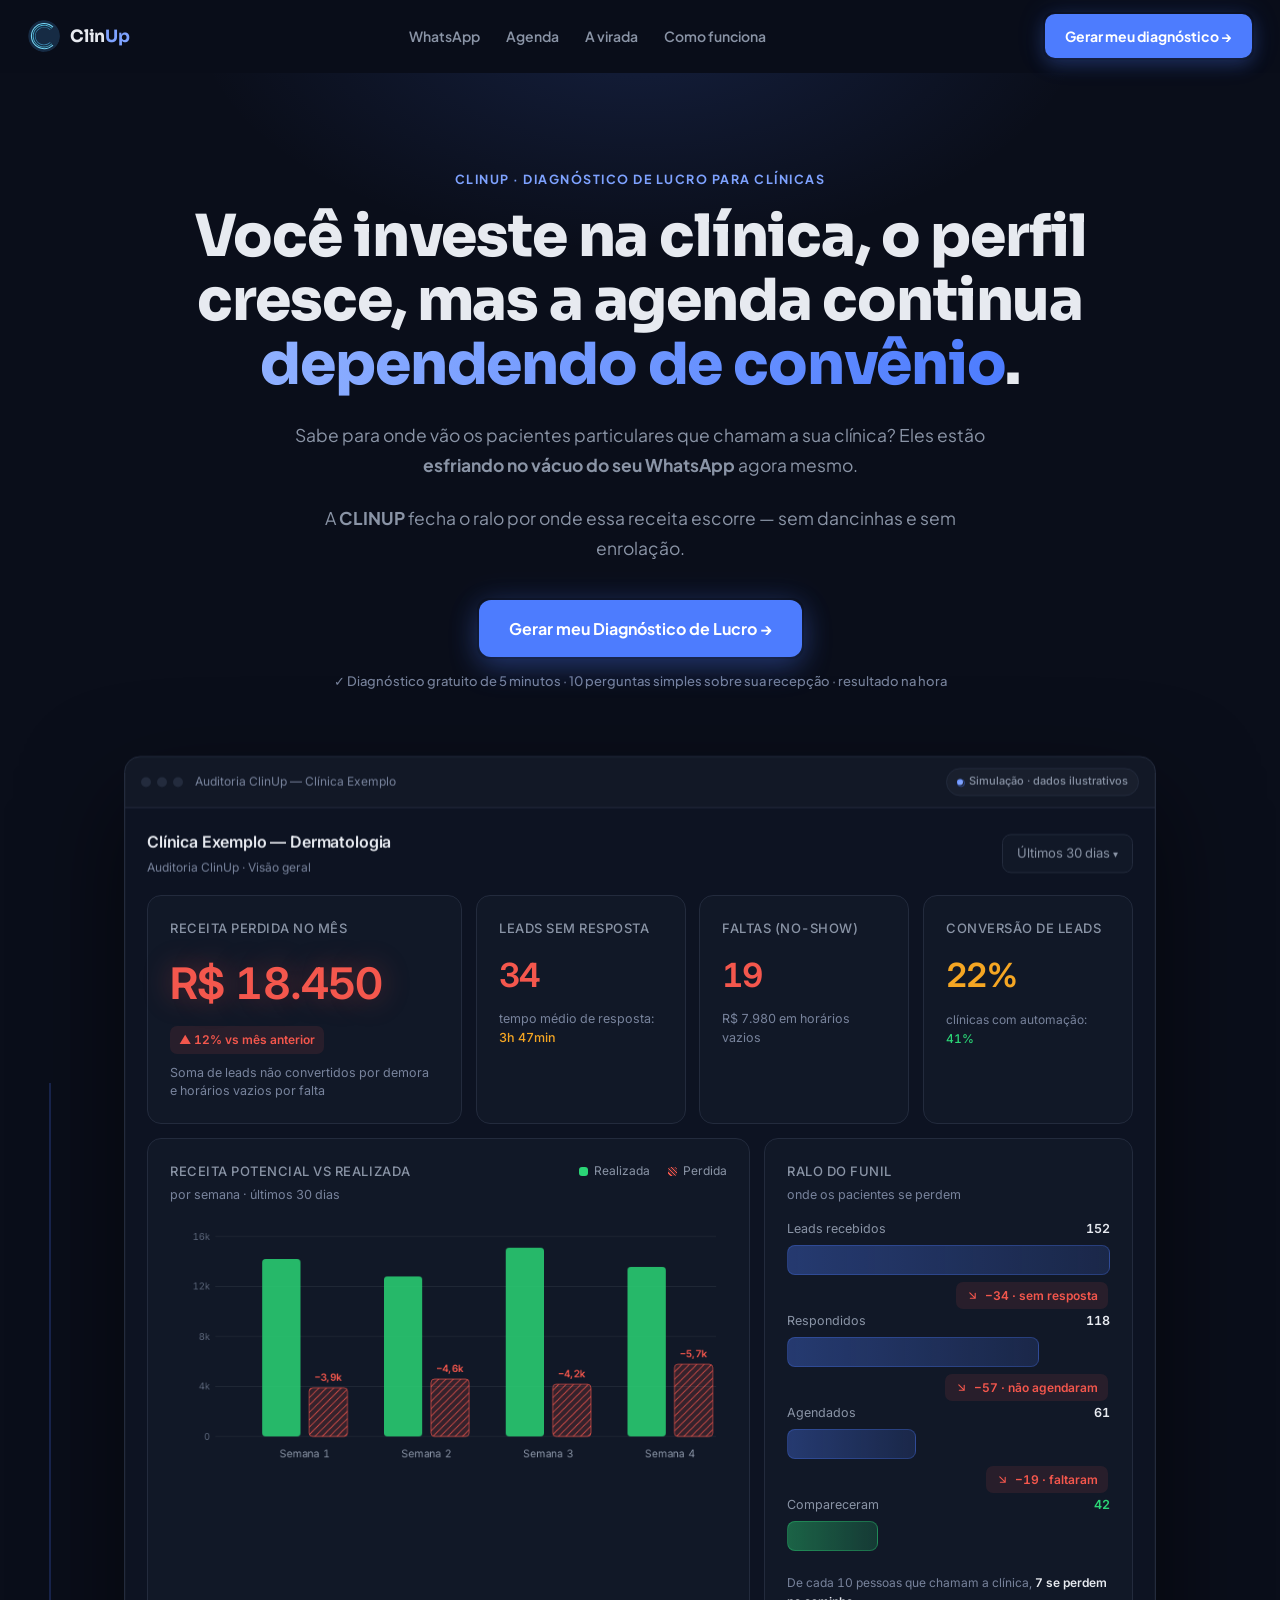
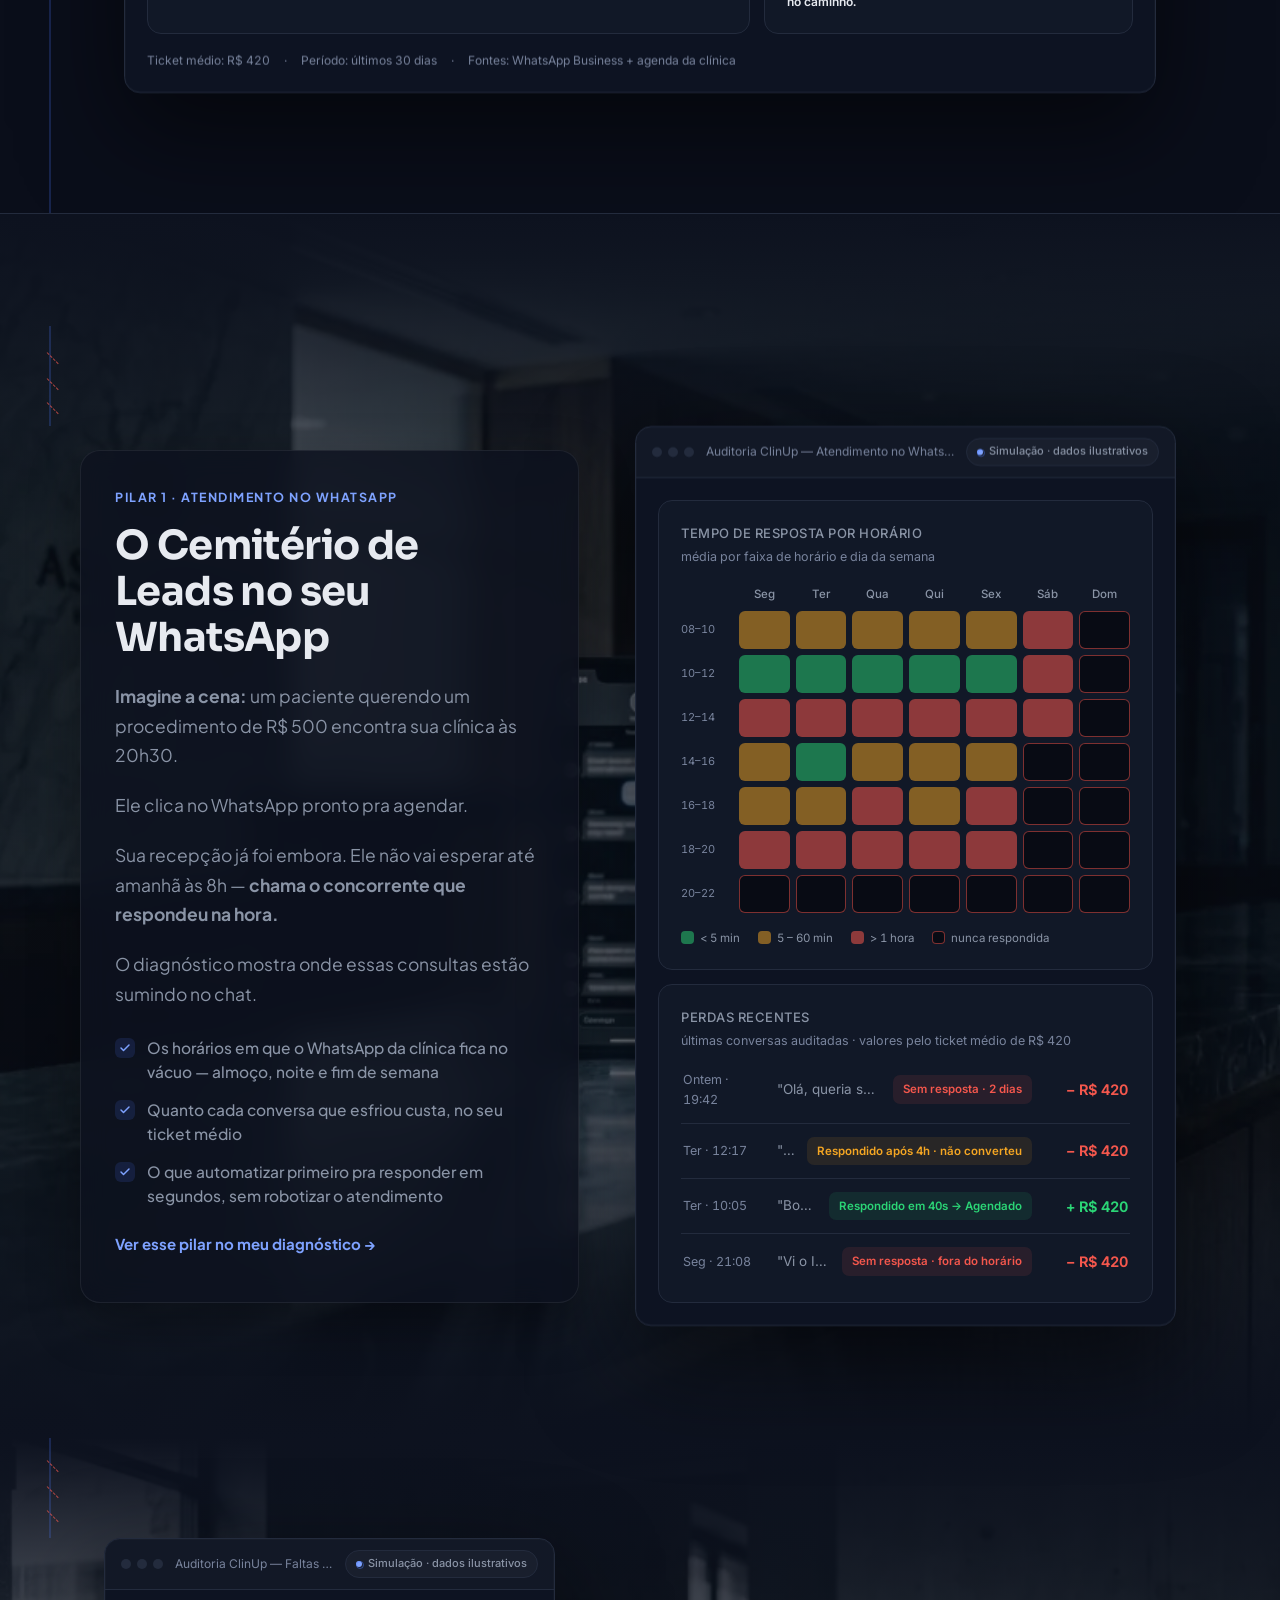
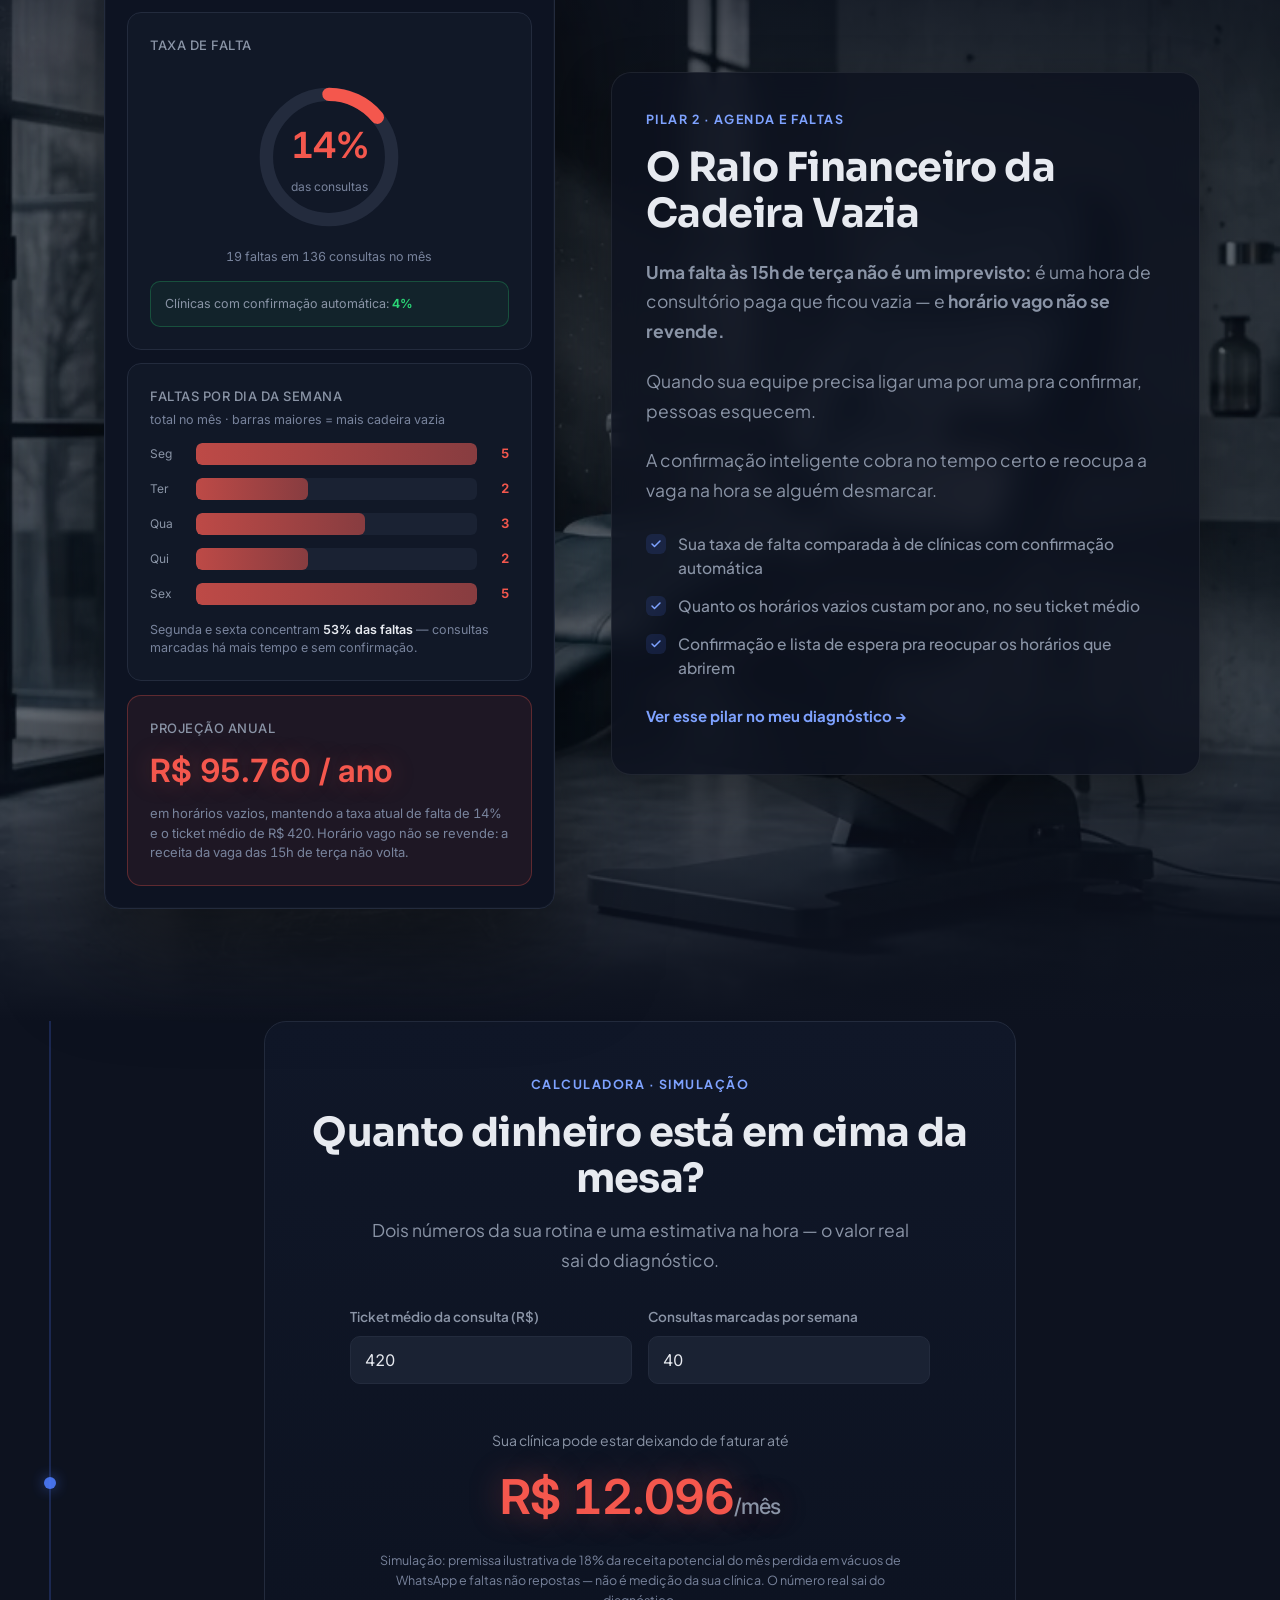
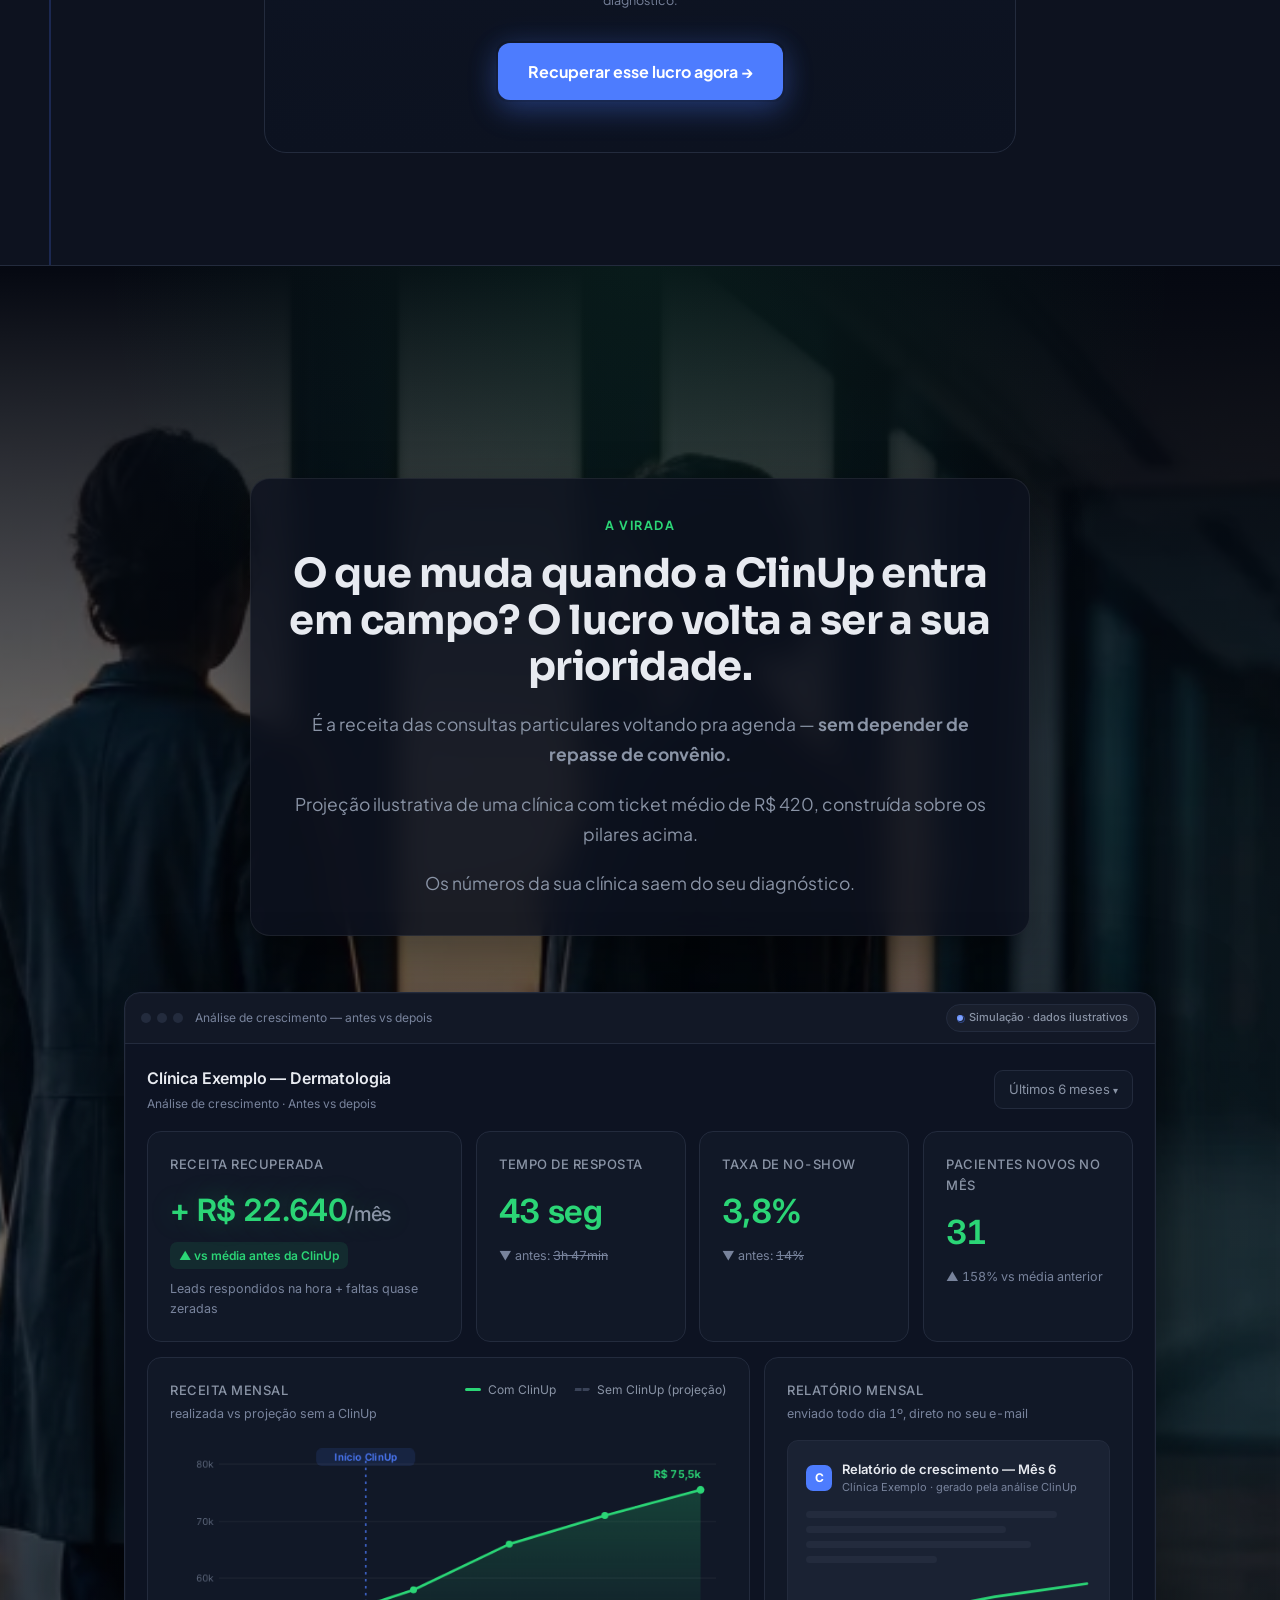
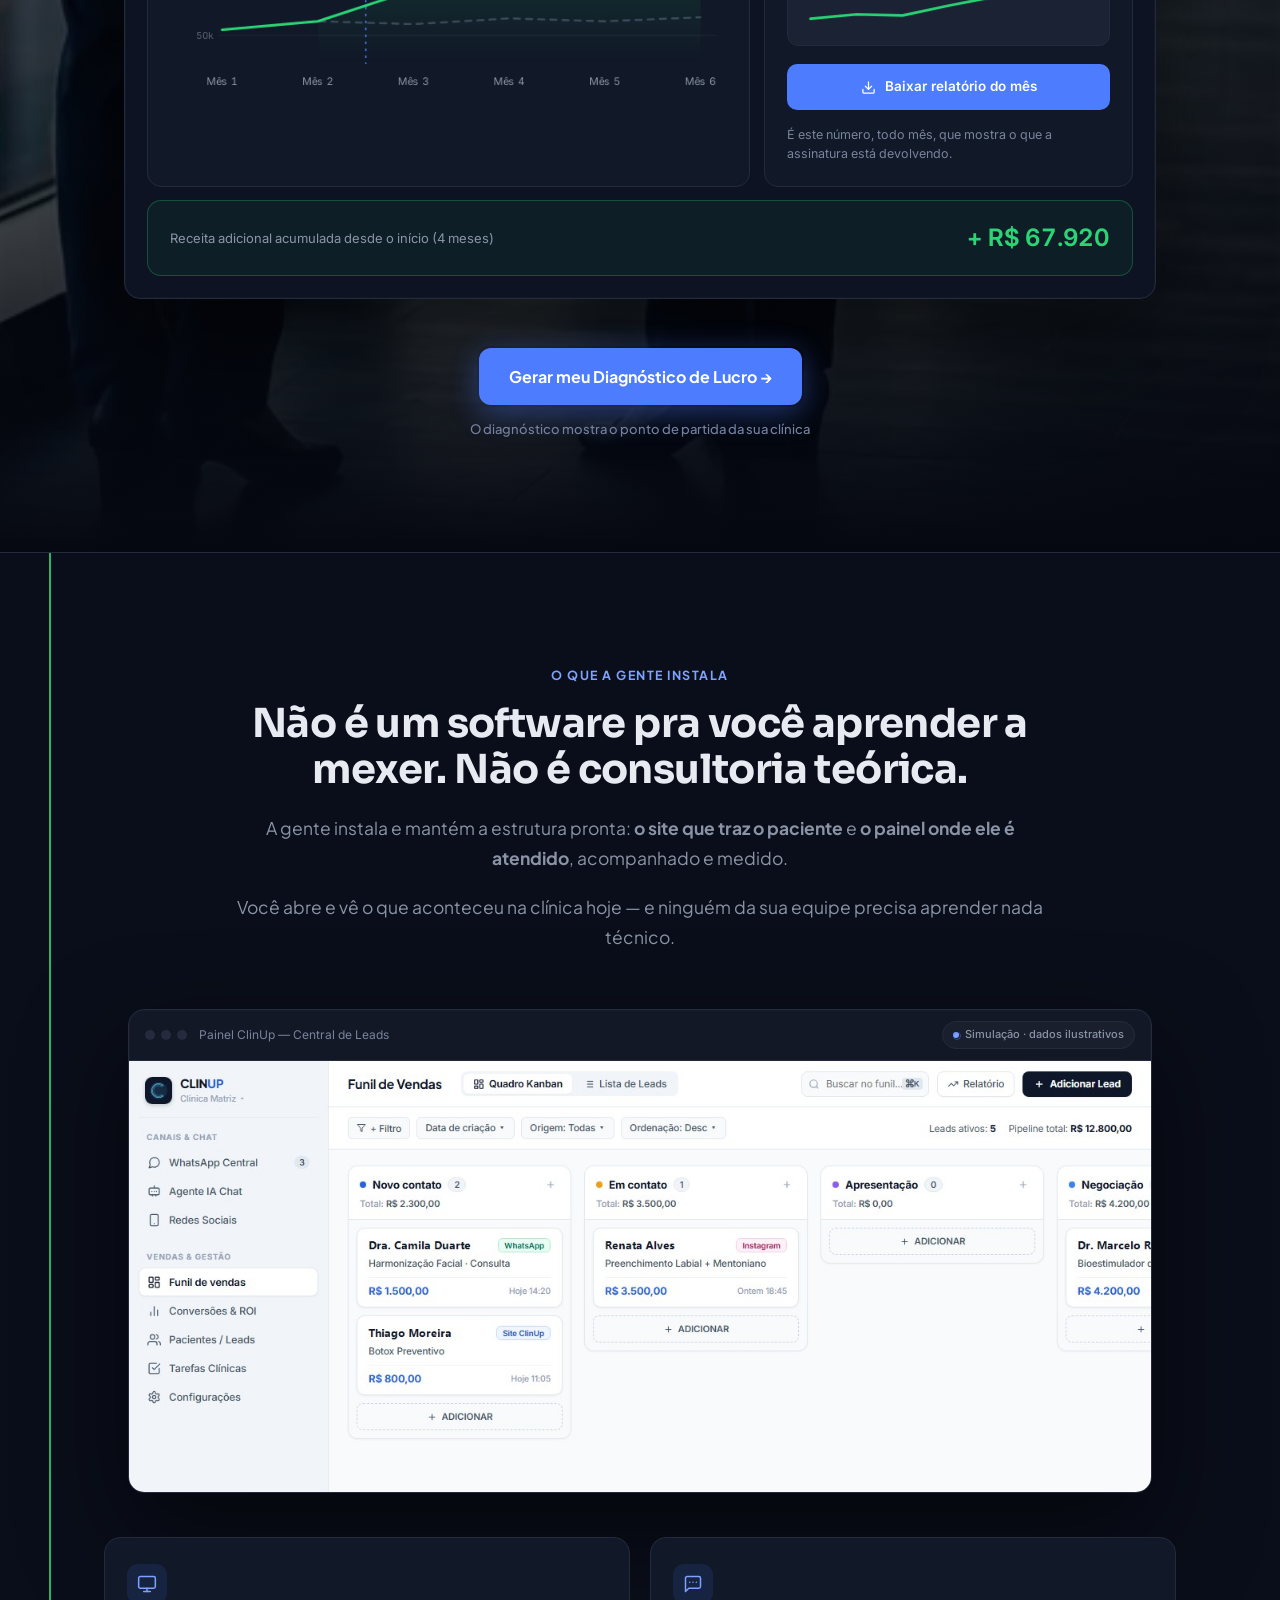
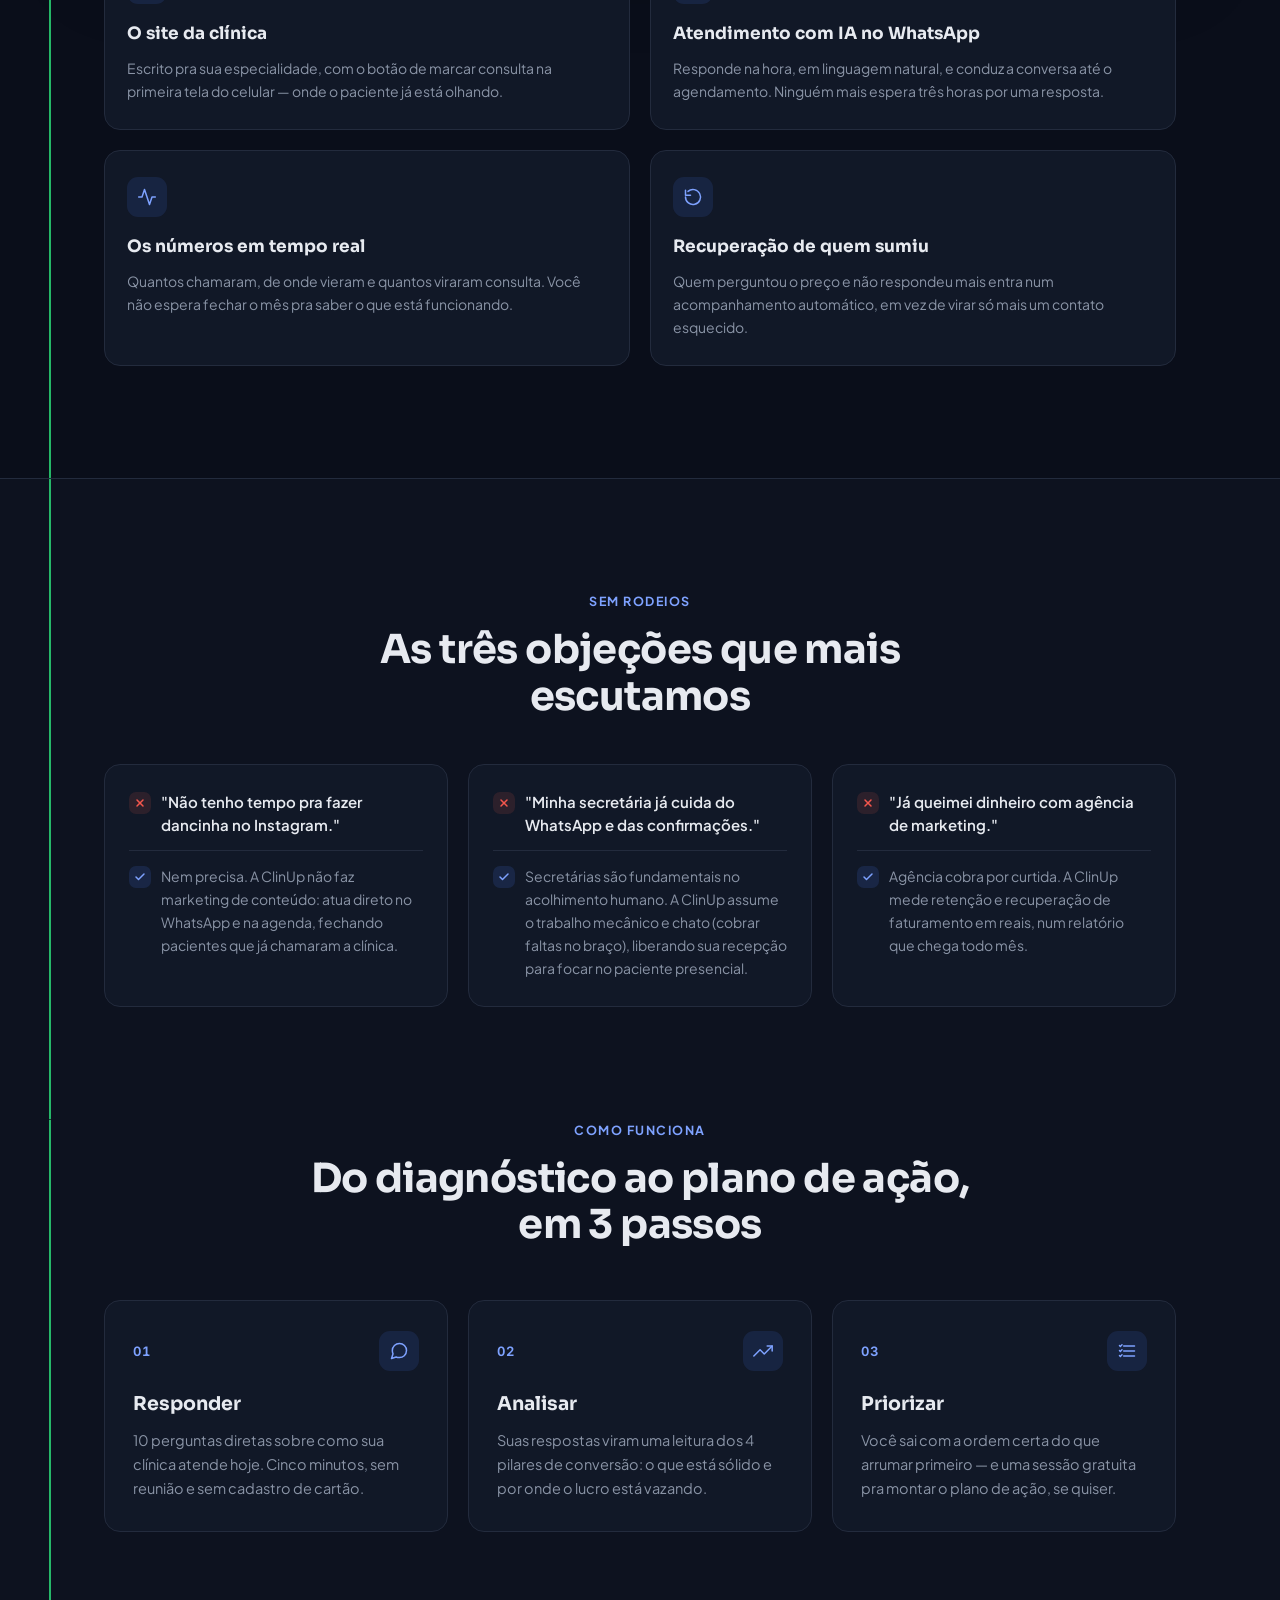
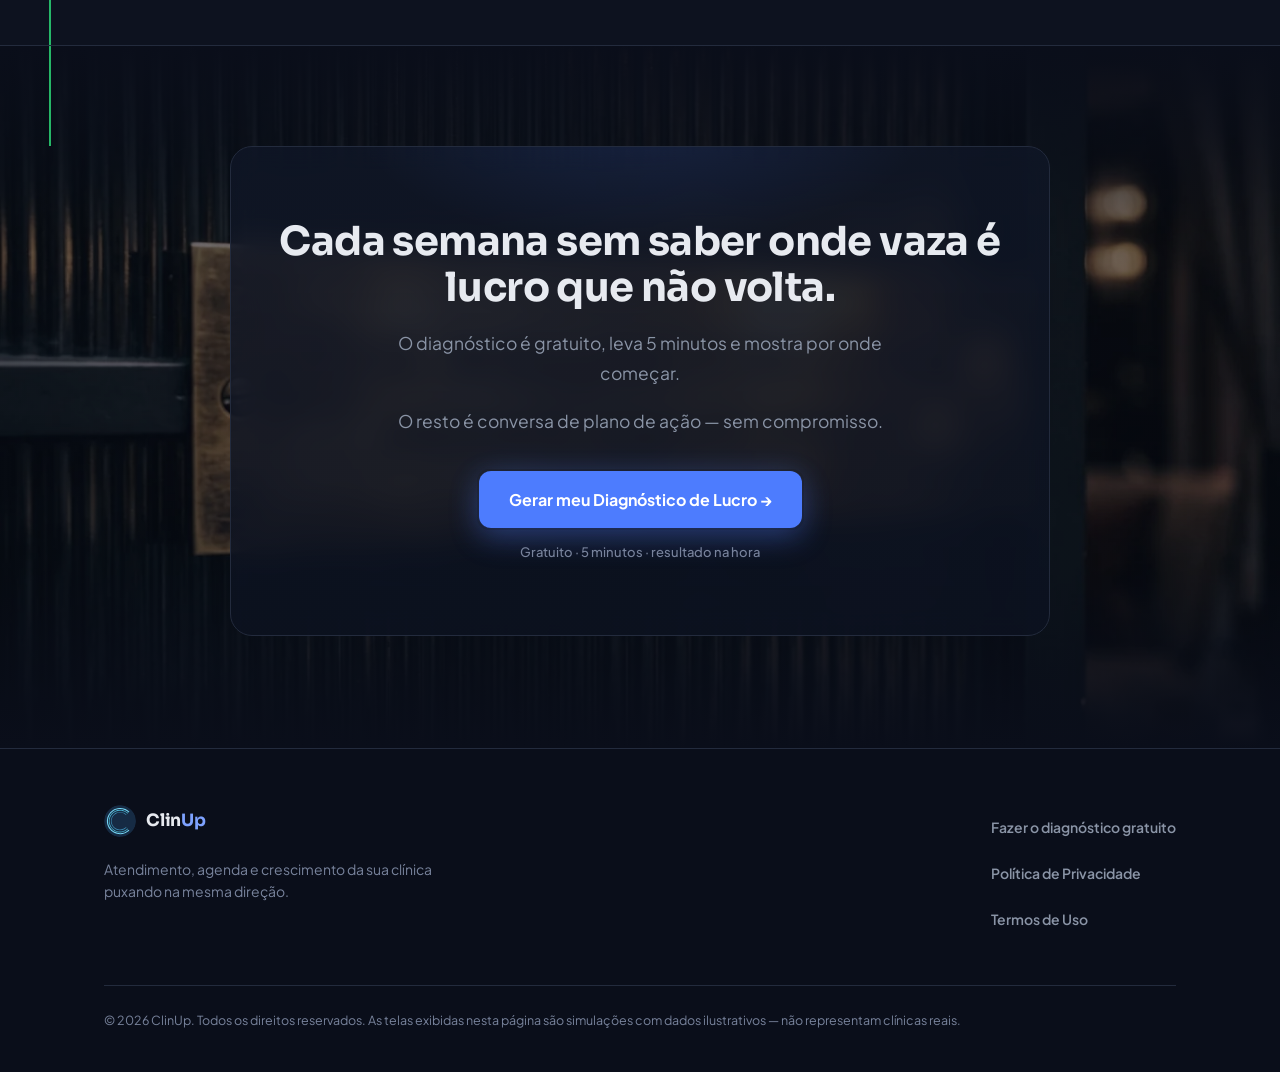
==== commit 1e2b2f6d: "Landing: CTAs longos param de ser cortados em tela estreita O Gabriel mandou print de um Galaxy S8+ " ====
--- a/public/index.html
+++ b/public/index.html
@@ -390,6 +390,25 @@
   .nav{padding:12px 16px}
   /* min-height garante os 44px de toque: só o padding deixava em 41px */
   .btn--sm{font-size:13px;padding:10px 14px;min-height:44px}
+
+  /* ── CTAs longos em tela estreita ──────────────────────────────────
+     "Gerar meu Diagnóstico de Lucro →" pede 328px com white-space:nowrap,
+     e o card do CTA final só oferece 268px de área interna num Galaxy S8+
+     (360px de viewport). Três botões estouravam o container ali.
+
+     E o body tem overflow-x:clip, então isso NÃO virava barra de rolagem
+     — virava texto cortado calado. scrollWidth reportava 0.
+
+     O botão passa a ocupar a largura do container e o texto pode quebrar.
+     O &nbsp; antes da seta segura ela junto da última palavra. */
+  .btn:not(.btn--sm){
+    display:flex;width:100%;
+    white-space:normal;line-height:1.3;
+    padding:15px 18px;
+  }
+  /* A pílula fixa tem altura travada em 56px: ali o texto não pode quebrar,
+     senão estoura a moldura. Ela ganha folga na fonte, não na quebra. */
+  .sticky-cta .btn{white-space:nowrap;font-size:14px;padding:0 12px}
 }
 
 /* ── Fotos editoriais (Human-Tech): derretem no fundo #0A0E1A ────── */
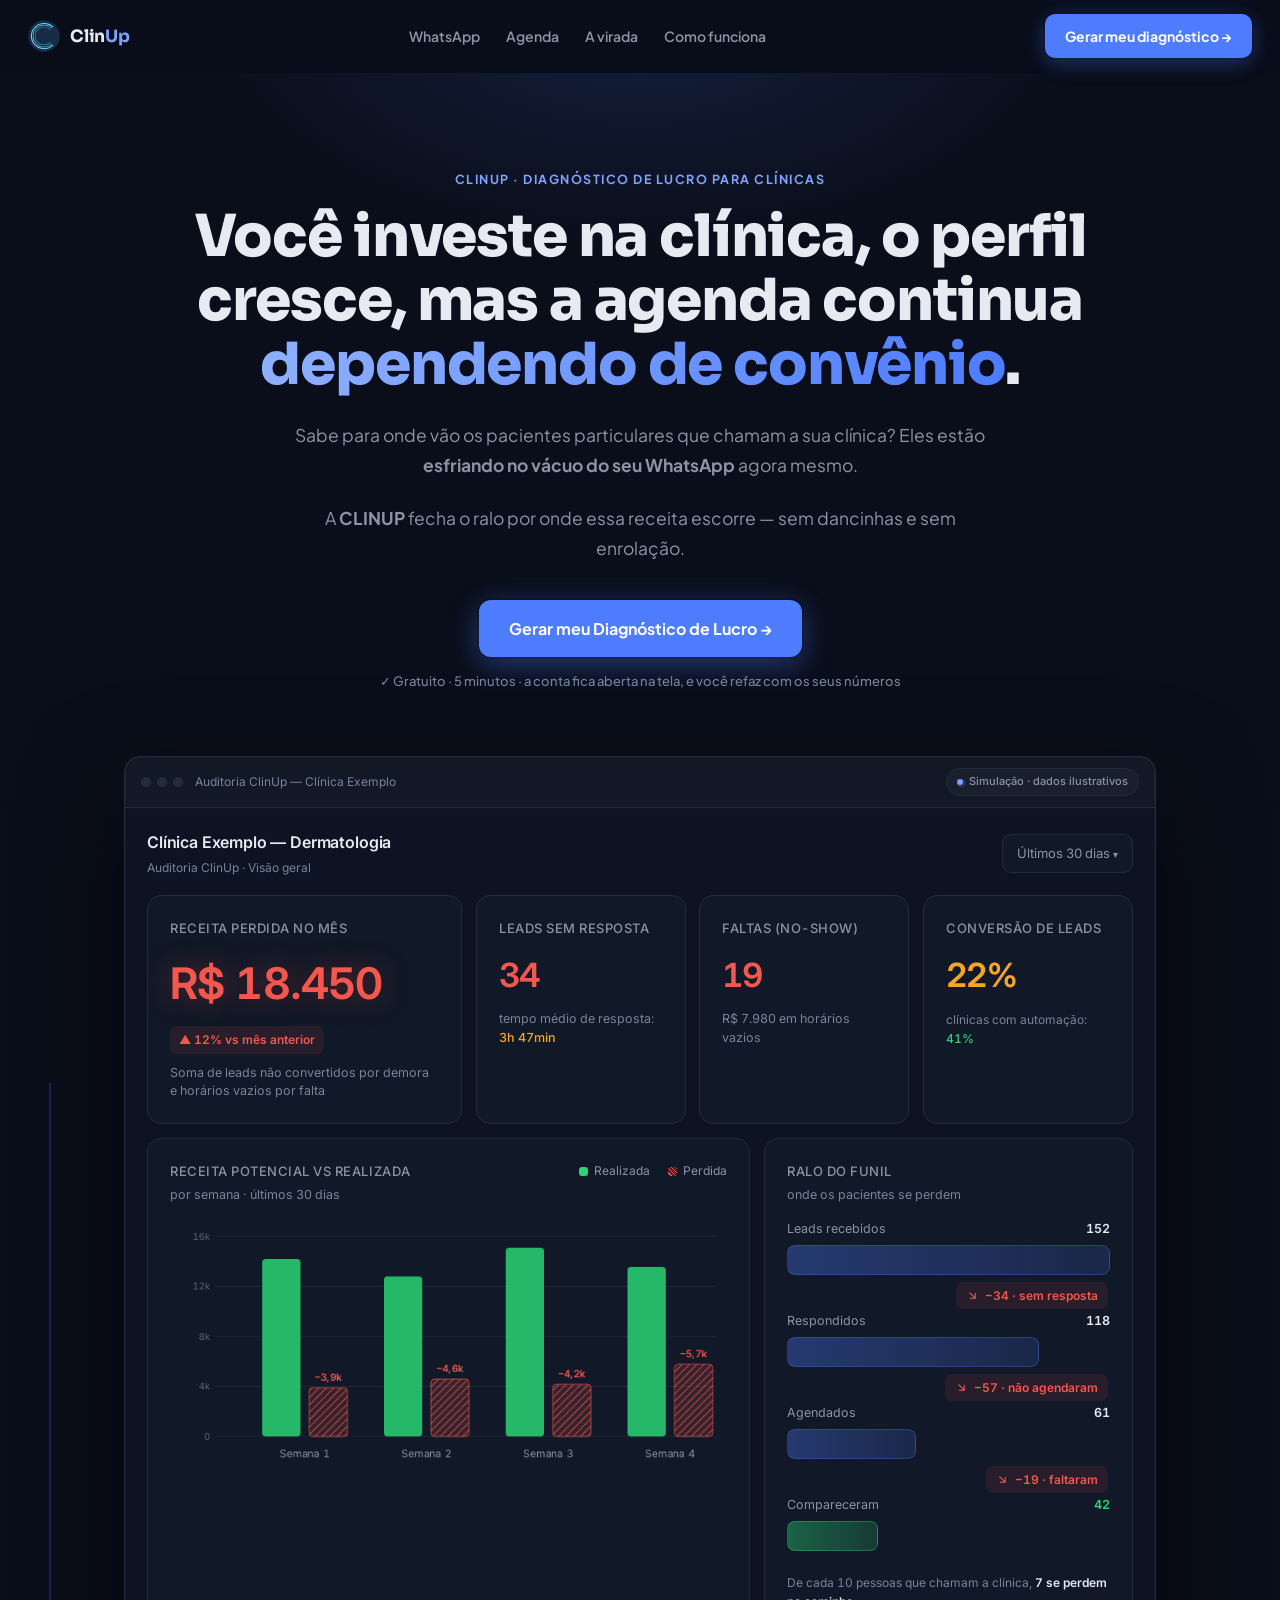
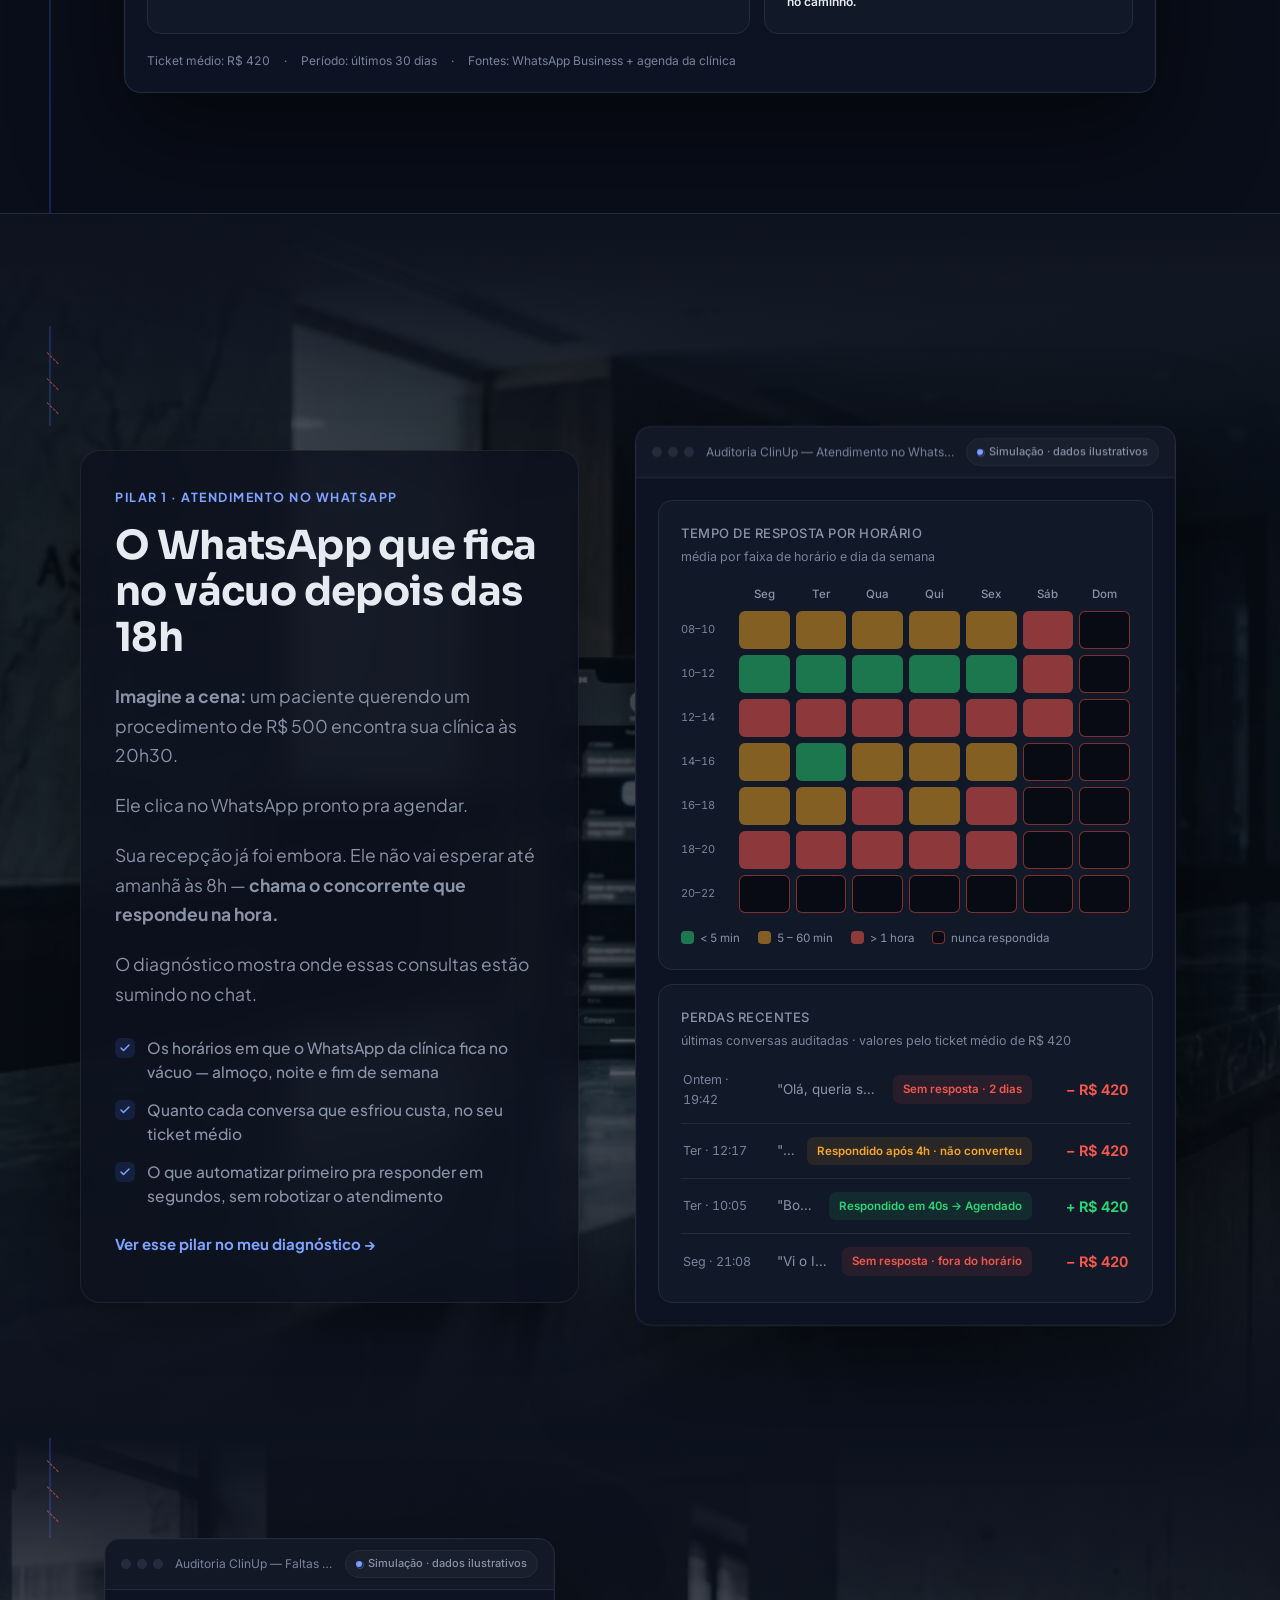
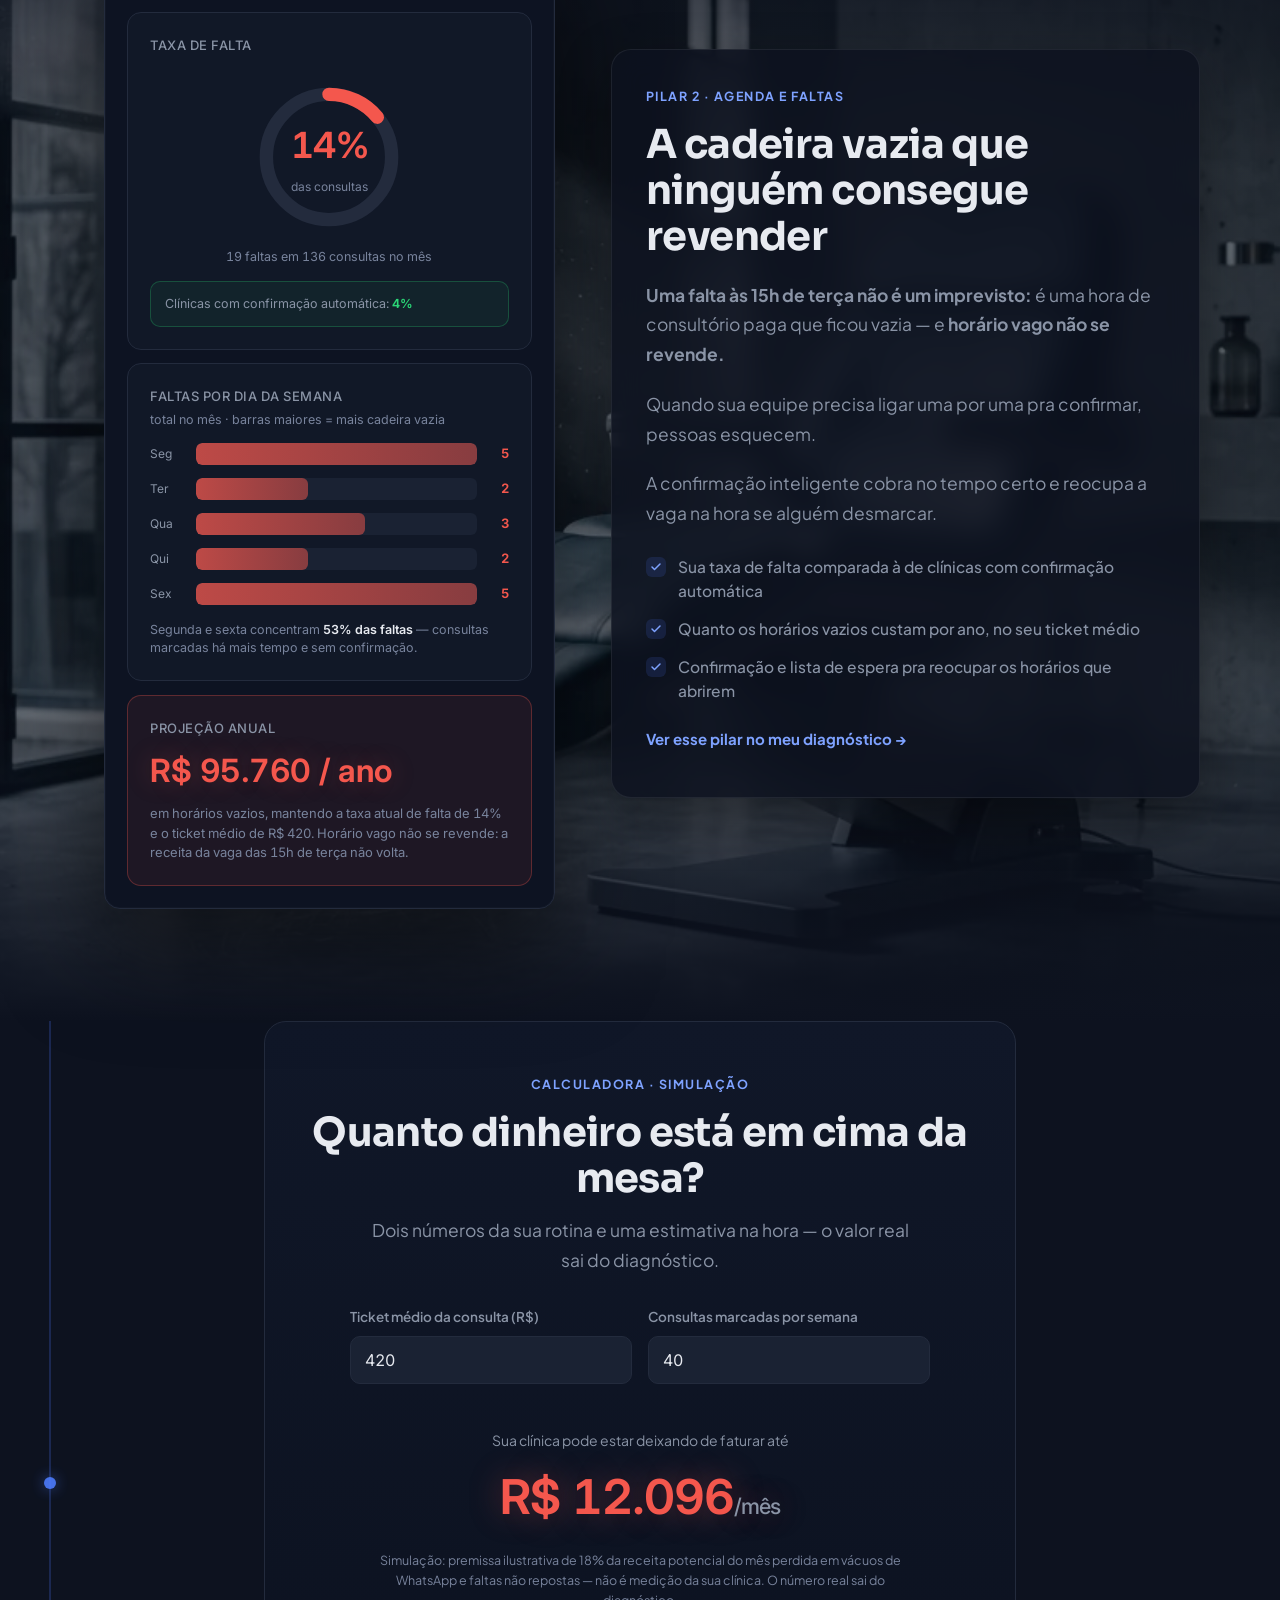
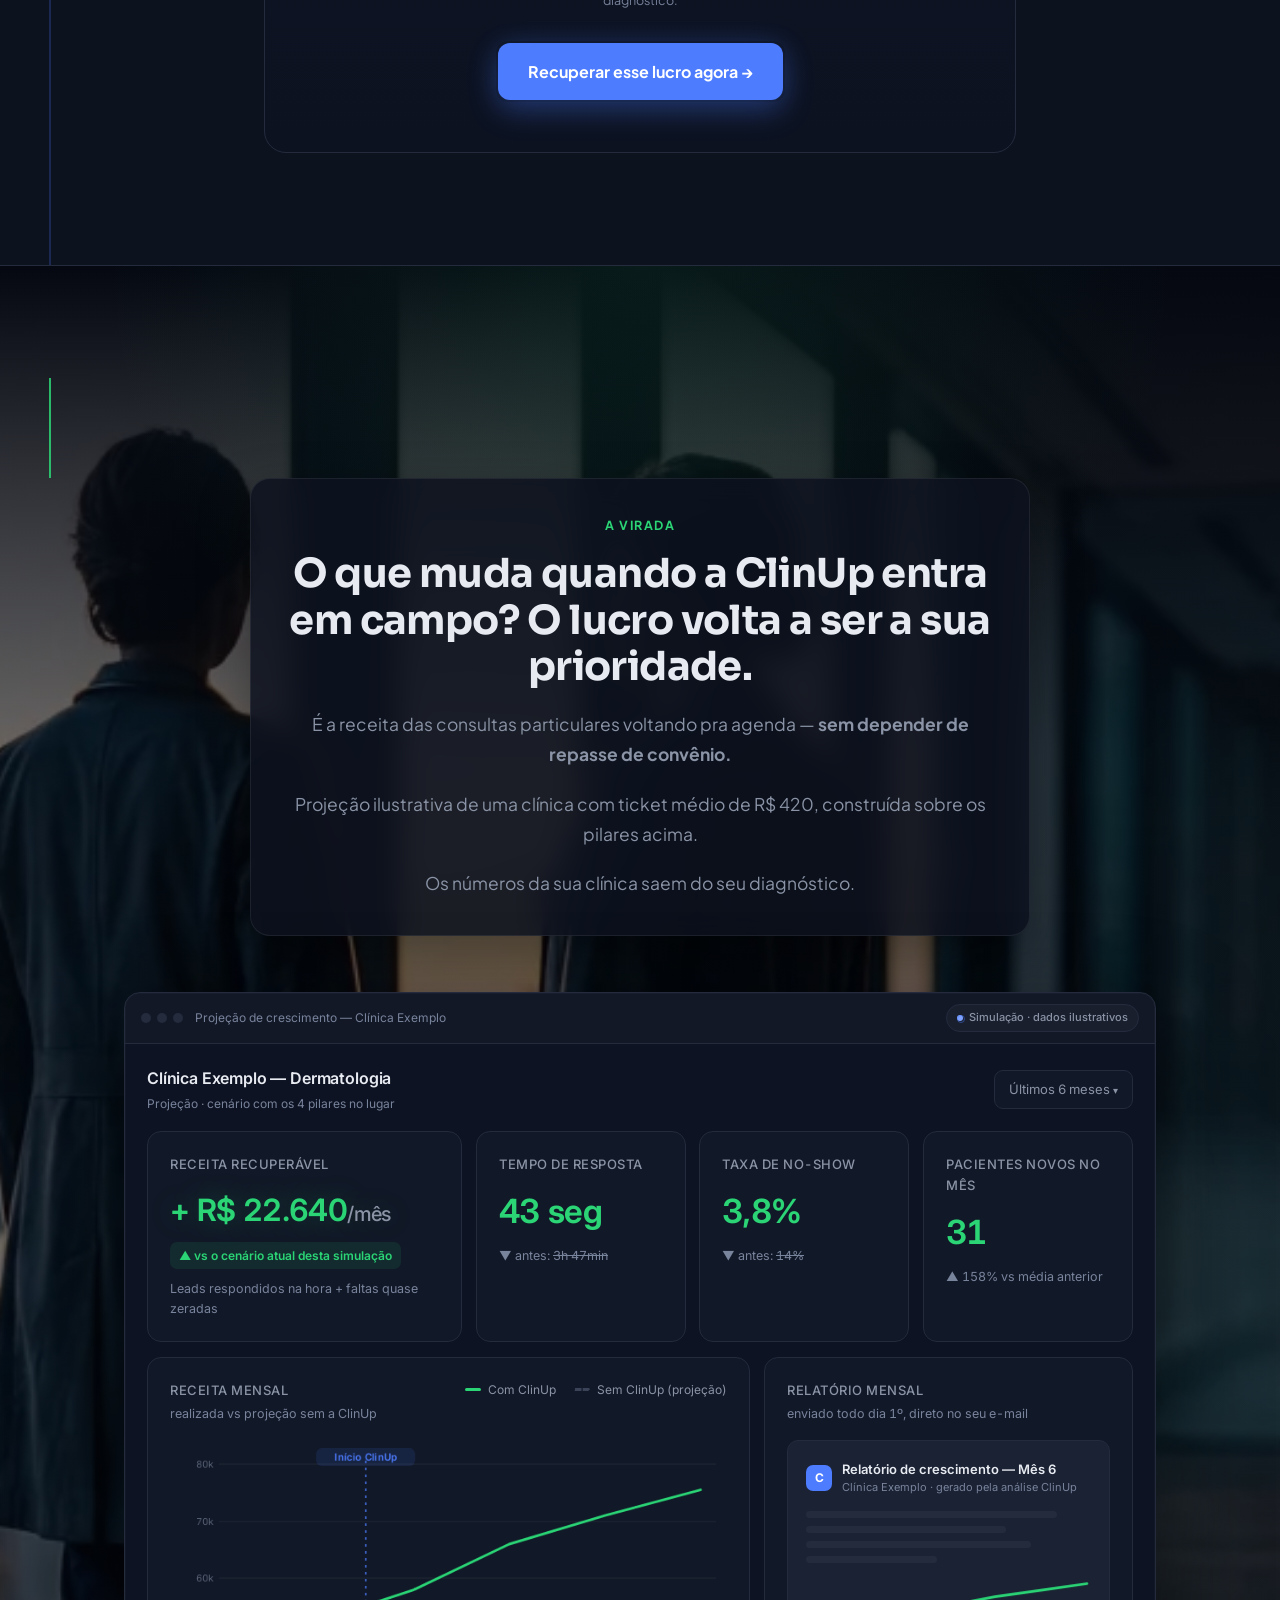
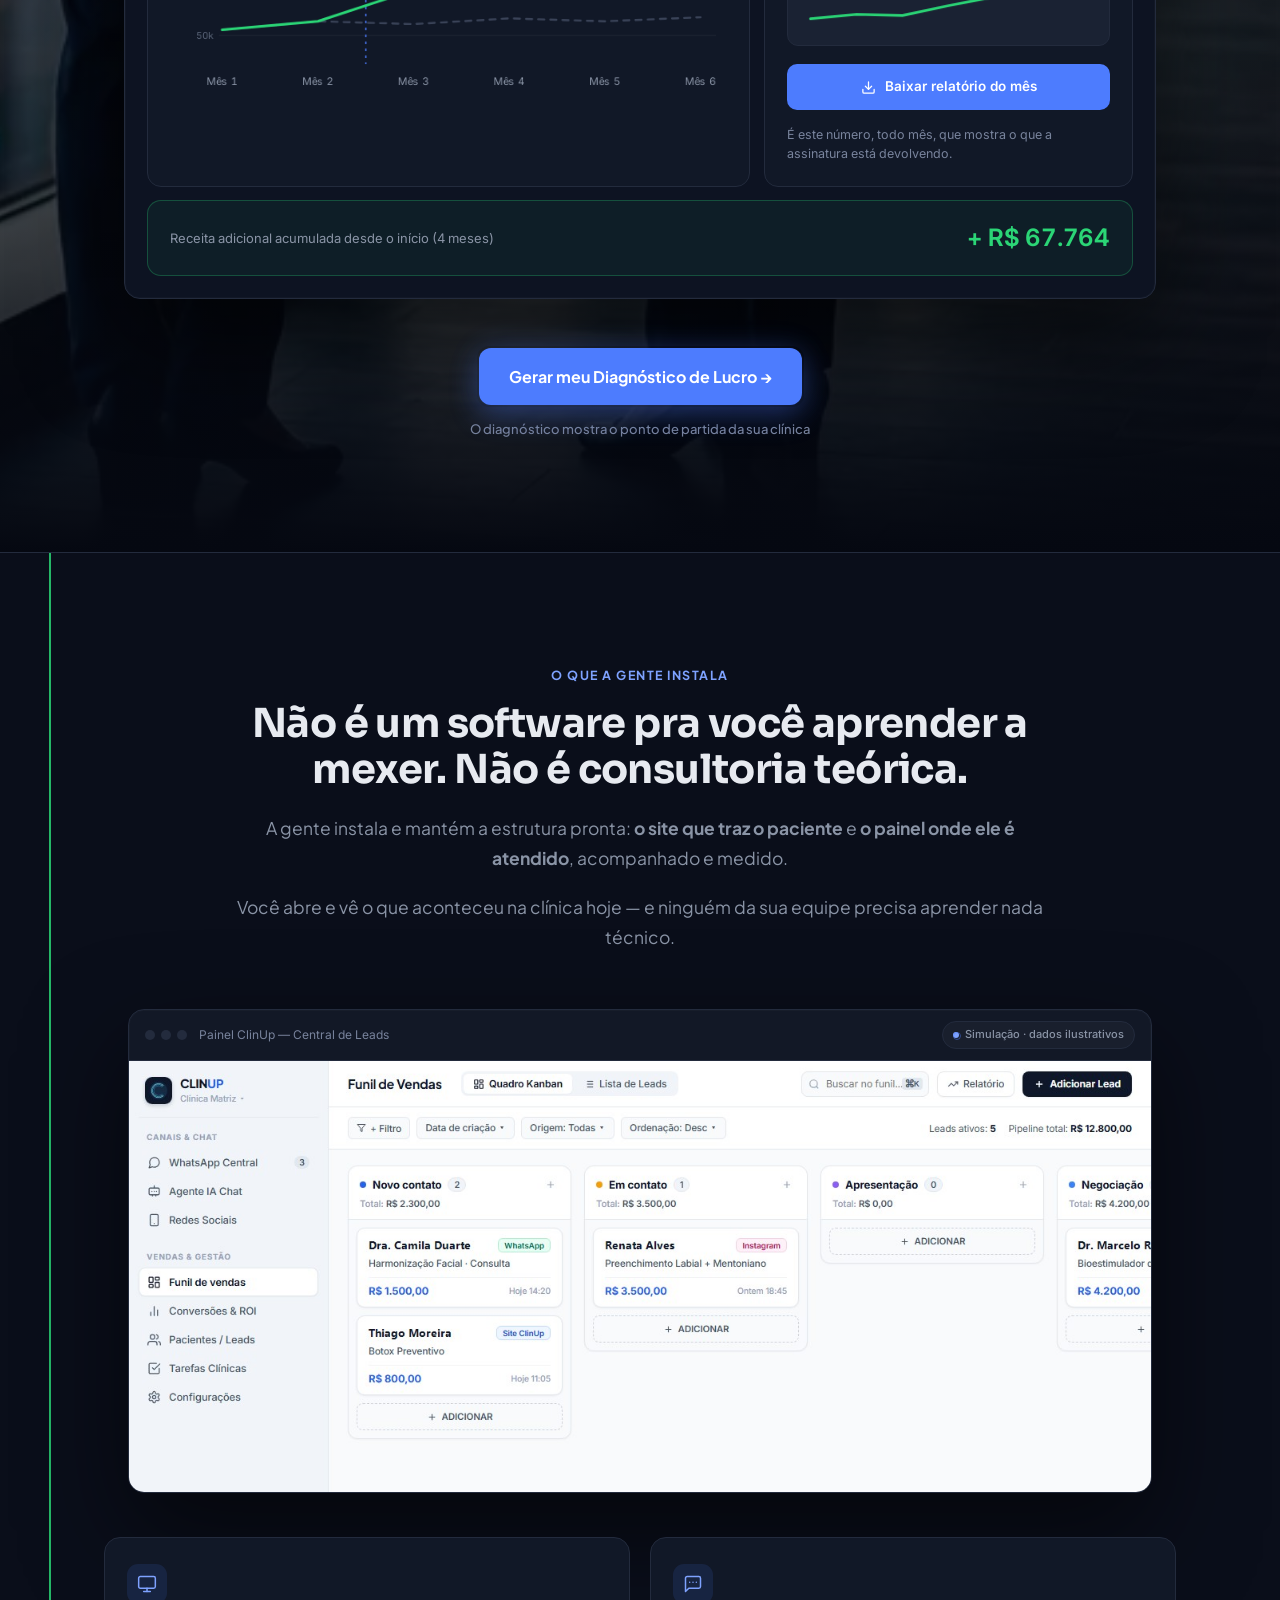
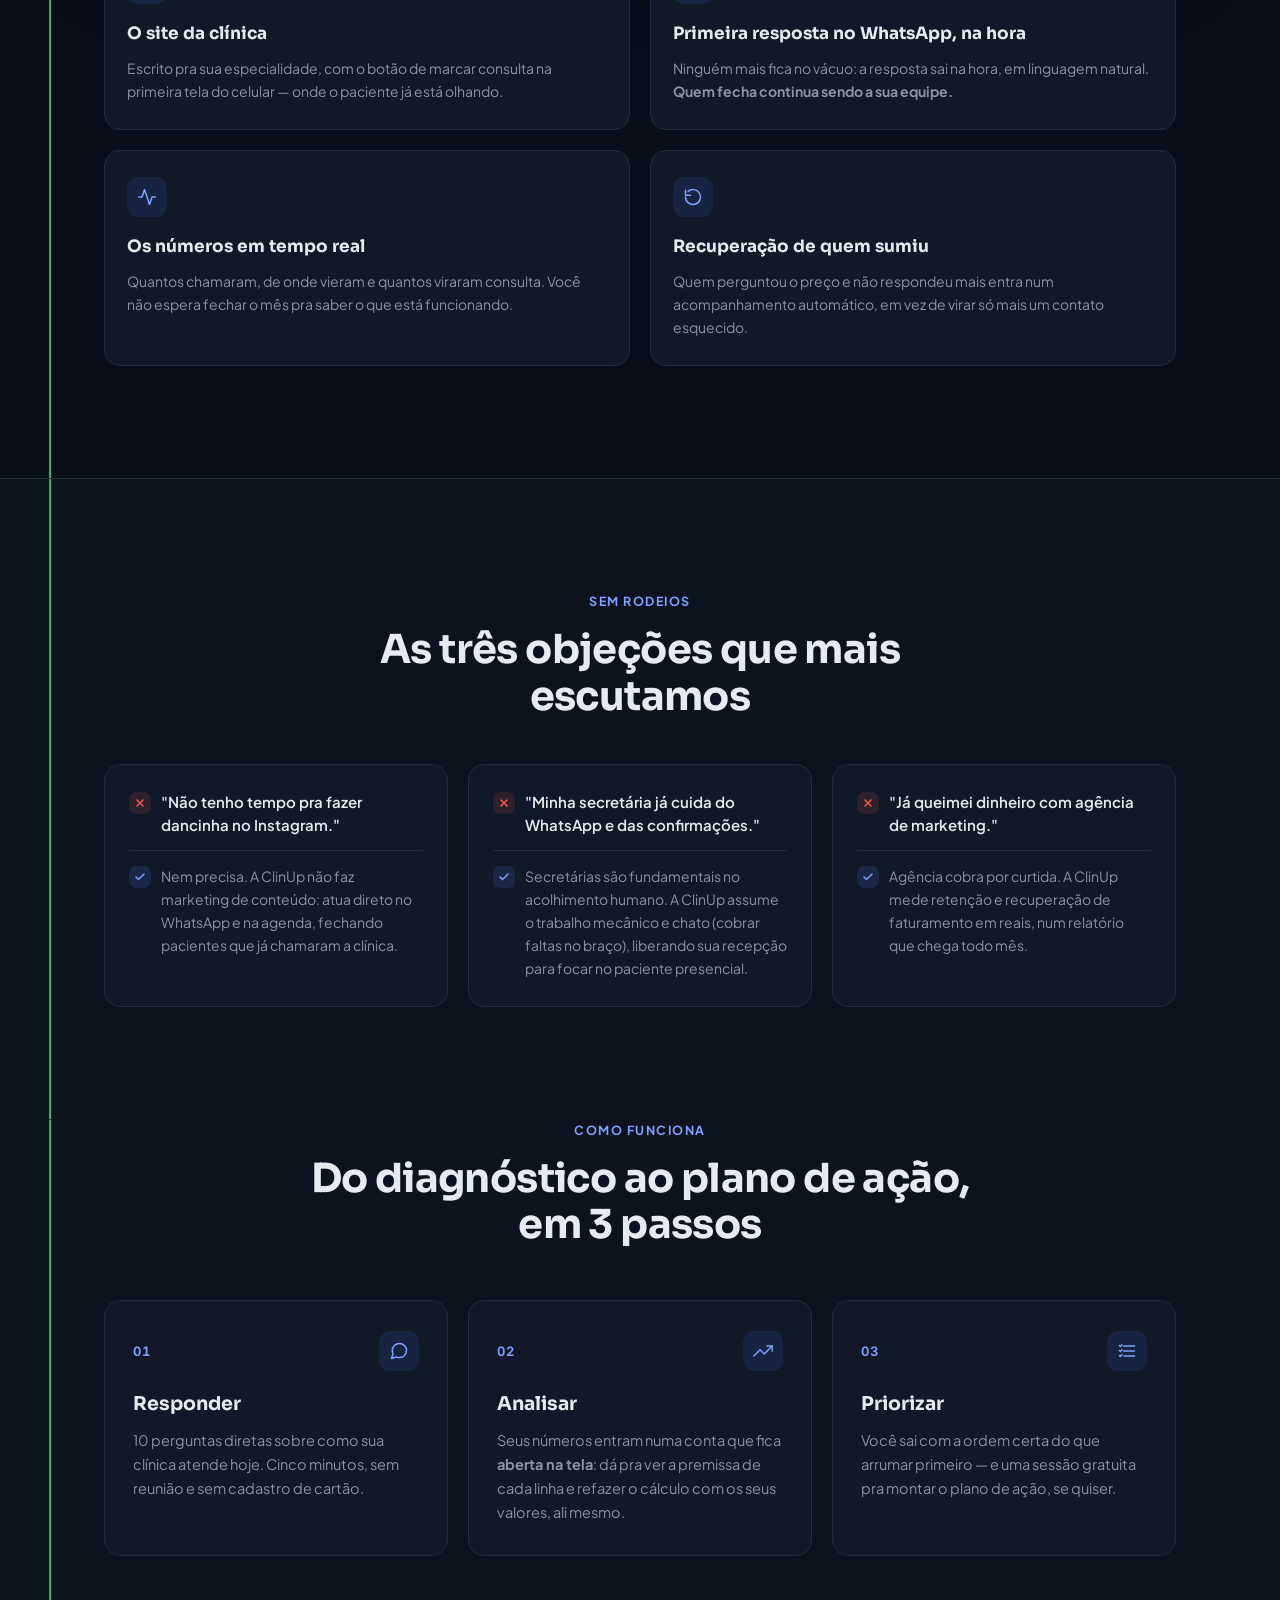
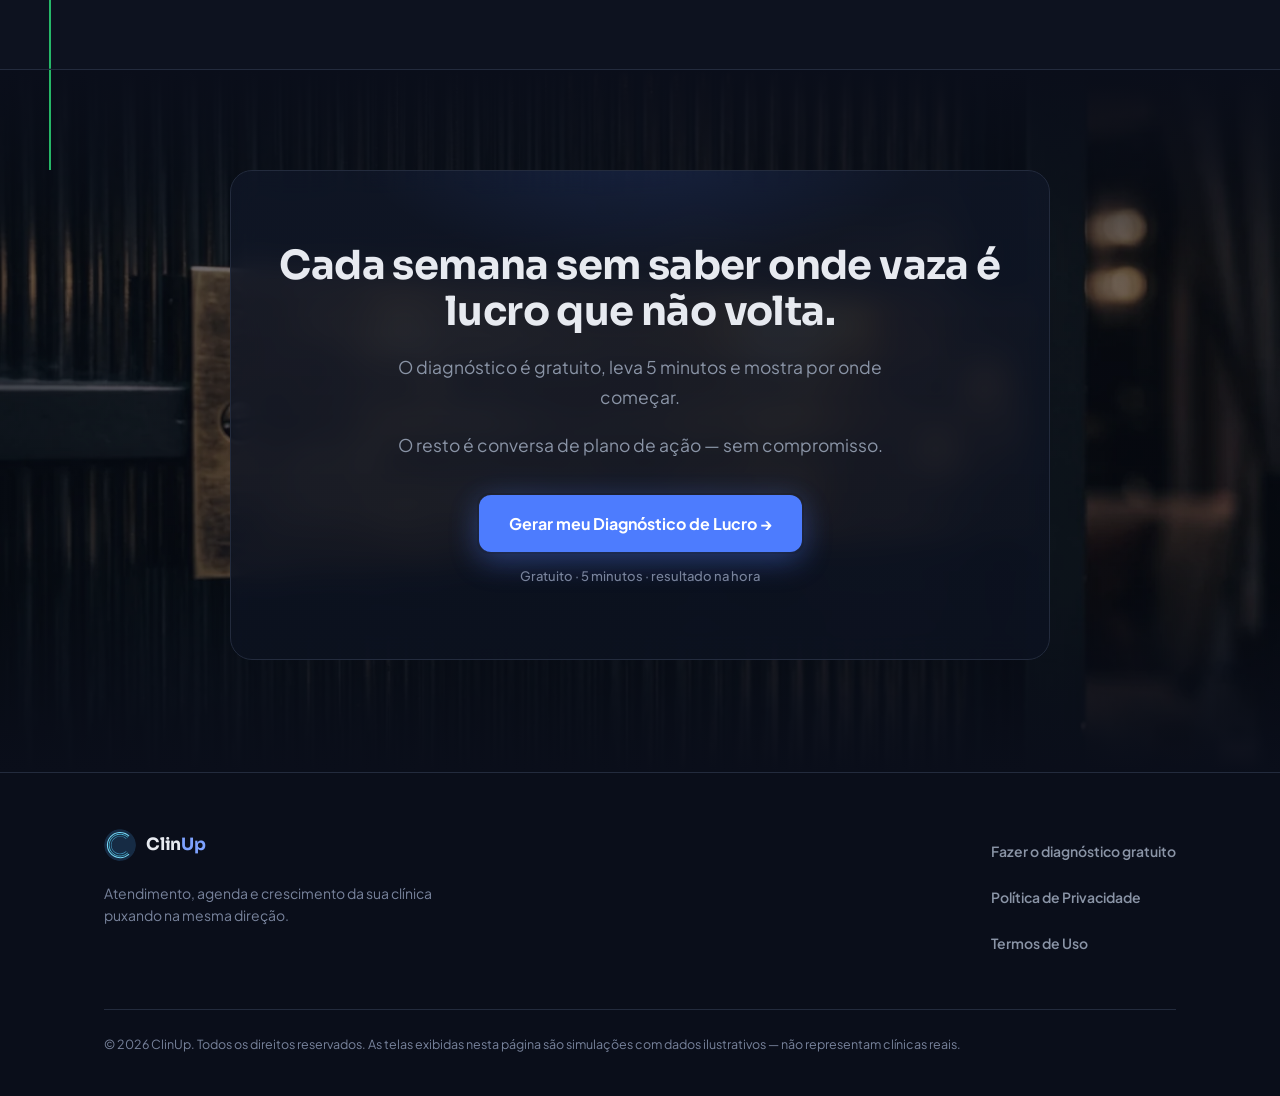
==== commit 28b90f95: "Landing: promete o que o laudo faz, e para de vender o que ninguem sabe Veio de uma critica colada (" ====
--- a/public/index.html
+++ b/public/index.html
@@ -949,7 +949,7 @@
     <p class="lead reveal">A <strong>CLINUP</strong> fecha o ralo por onde essa receita escorre — sem dancinhas e sem enrolação.</p>
     <div class="hero-cta reveal">
       <a class="btn cta-diag" data-origem="hero" href="/diagnostico">Gerar meu Diagnóstico de Lucro&nbsp;→</a>
-      <p class="cta-note">✓ Diagnóstico gratuito de 5 minutos · 10 perguntas simples sobre sua recepção · resultado na hora</p>
+      <p class="cta-note">✓ Gratuito · 5 minutos · a conta fica aberta na tela, e você refaz com os seus números</p>
     </div>
   </div>
 
@@ -1089,7 +1089,7 @@
   <div class="wrap zig">
     <div class="zig-copy photo-panel" data-stagger>
       <span class="kicker reveal reveal--left">Pilar 1 · Atendimento no WhatsApp</span>
-      <h2 class="reveal">O Cemitério de Leads no seu WhatsApp</h2>
+      <h2 class="reveal">O WhatsApp que fica no vácuo depois das 18h</h2>
       <p class="lead reveal reveal--left"><strong>Imagine a cena:</strong> um paciente querendo um procedimento de R$ 500 encontra sua clínica às 20h30.</p>
       <p class="lead reveal reveal--left">Ele clica no WhatsApp pronto pra agendar.</p>
       <p class="lead reveal reveal--left">Sua recepção já foi embora. Ele não vai esperar até amanhã às 8h — <strong>chama o concorrente que respondeu na hora.</strong></p>
@@ -1195,7 +1195,7 @@
   <div class="wrap zig zig--flip">
     <div class="zig-copy photo-panel" data-stagger>
       <span class="kicker reveal reveal--right">Pilar 2 · Agenda e faltas</span>
-      <h2 class="reveal">O Ralo Financeiro da Cadeira Vazia</h2>
+      <h2 class="reveal">A cadeira vazia que ninguém consegue revender</h2>
       <p class="lead reveal reveal--right"><strong>Uma falta às 15h de terça não é um imprevisto:</strong> é uma hora de consultório paga que ficou vazia — e <strong>horário vago não se revende.</strong></p>
       <p class="lead reveal reveal--right">Quando sua equipe precisa ligar uma por uma pra confirmar, pessoas esquecem.</p>
       <p class="lead reveal reveal--right">A confirmação inteligente cobra no tempo certo e reocupa a vaga na hora se alguém desmarcar.</p>
@@ -1318,23 +1318,23 @@
     <div class="mockframe">
       <div class="mf-bar">
         <span class="mf-dots" aria-hidden="true"><i></i><i></i><i></i></span>
-        <span class="mf-title">Análise de crescimento — antes vs depois</span>
+        <span class="mf-title">Projeção de crescimento — Clínica Exemplo</span>
         <span class="mf-sim">Simulação · dados ilustrativos</span>
       </div>
       <div class="mf-body mk" aria-hidden="true">
         <div class="mk-head">
           <div>
             <div class="mk-who">Clínica Exemplo — Dermatologia</div>
-            <div class="mk-whosub">Análise de crescimento · Antes vs depois</div>
+            <div class="mk-whosub">Projeção · cenário com os 4 pilares no lugar</div>
           </div>
           <div class="mk-pill">Últimos 6 meses <span style="font-size:10px">▾</span></div>
         </div>
 
         <div class="mk-kpis">
           <div class="mk-card mk-kpi mk-kpi--hero">
-            <div class="mk-h">Receita recuperada</div>
+            <div class="mk-h">Receita recuperável</div>
             <div class="mk-v num mk-v--gain mk-v--glowgain mk-v--fit"><span class="cnt" data-target="22640" data-prefix="+ R$ ">+ R$ 22.640</span><span class="mk-v-unit">/mês</span></div>
-            <span class="mk-delta mk-delta--good">▲ vs média antes da ClinUp</span>
+            <span class="mk-delta mk-delta--good">▲ vs o cenário atual desta simulação</span>
             <div class="mk-was" style="margin-top:10px">Leads respondidos na hora + faltas quase zeradas</div>
           </div>
           <div class="mk-card mk-kpi">
@@ -1495,8 +1495,8 @@
         <div class="step-top">
           <span class="step-ico"><svg viewBox="0 0 24 24"><path d="M21 15a2 2 0 0 1-2 2H7l-4 4V5a2 2 0 0 1 2-2h14a2 2 0 0 1 2 2z"/><path d="M8 10h.01"/><path d="M12 10h.01"/><path d="M16 10h.01"/></svg></span>
         </div>
-        <h3>Atendimento com IA no WhatsApp</h3>
-        <p>Responde na hora, em linguagem natural, e conduz a conversa até o agendamento. Ninguém mais espera três horas por uma resposta.</p>
+        <h3>Primeira resposta no WhatsApp, na hora</h3>
+        <p>Ninguém mais fica no vácuo: a resposta sai na hora, em linguagem natural. <strong>Quem fecha continua sendo a sua equipe.</strong></p>
       </div>
       <!-- O tile "Gestao das redes sociais" saiu: a CLINUP nao entrega conteudo
            de redes. Ele prometia "os posts da clinica saem do painel", que e
@@ -1587,7 +1587,7 @@
           <span class="step-ico"><svg viewBox="0 0 24 24"><polyline points="23 6 13.5 15.5 8.5 10.5 1 18"/><polyline points="17 6 23 6 23 12"/></svg></span>
         </div>
         <h3>Analisar</h3>
-        <p>Suas respostas viram uma leitura dos 4 pilares de conversão: o que está sólido e por onde o lucro está vazando.</p>
+        <p>Seus números entram numa conta que fica <strong>aberta na tela</strong>: dá pra ver a premissa de cada linha e refazer o cálculo com os seus valores, ali mesmo.</p>
       </div>
       <div class="step reveal">
         <div class="step-top">
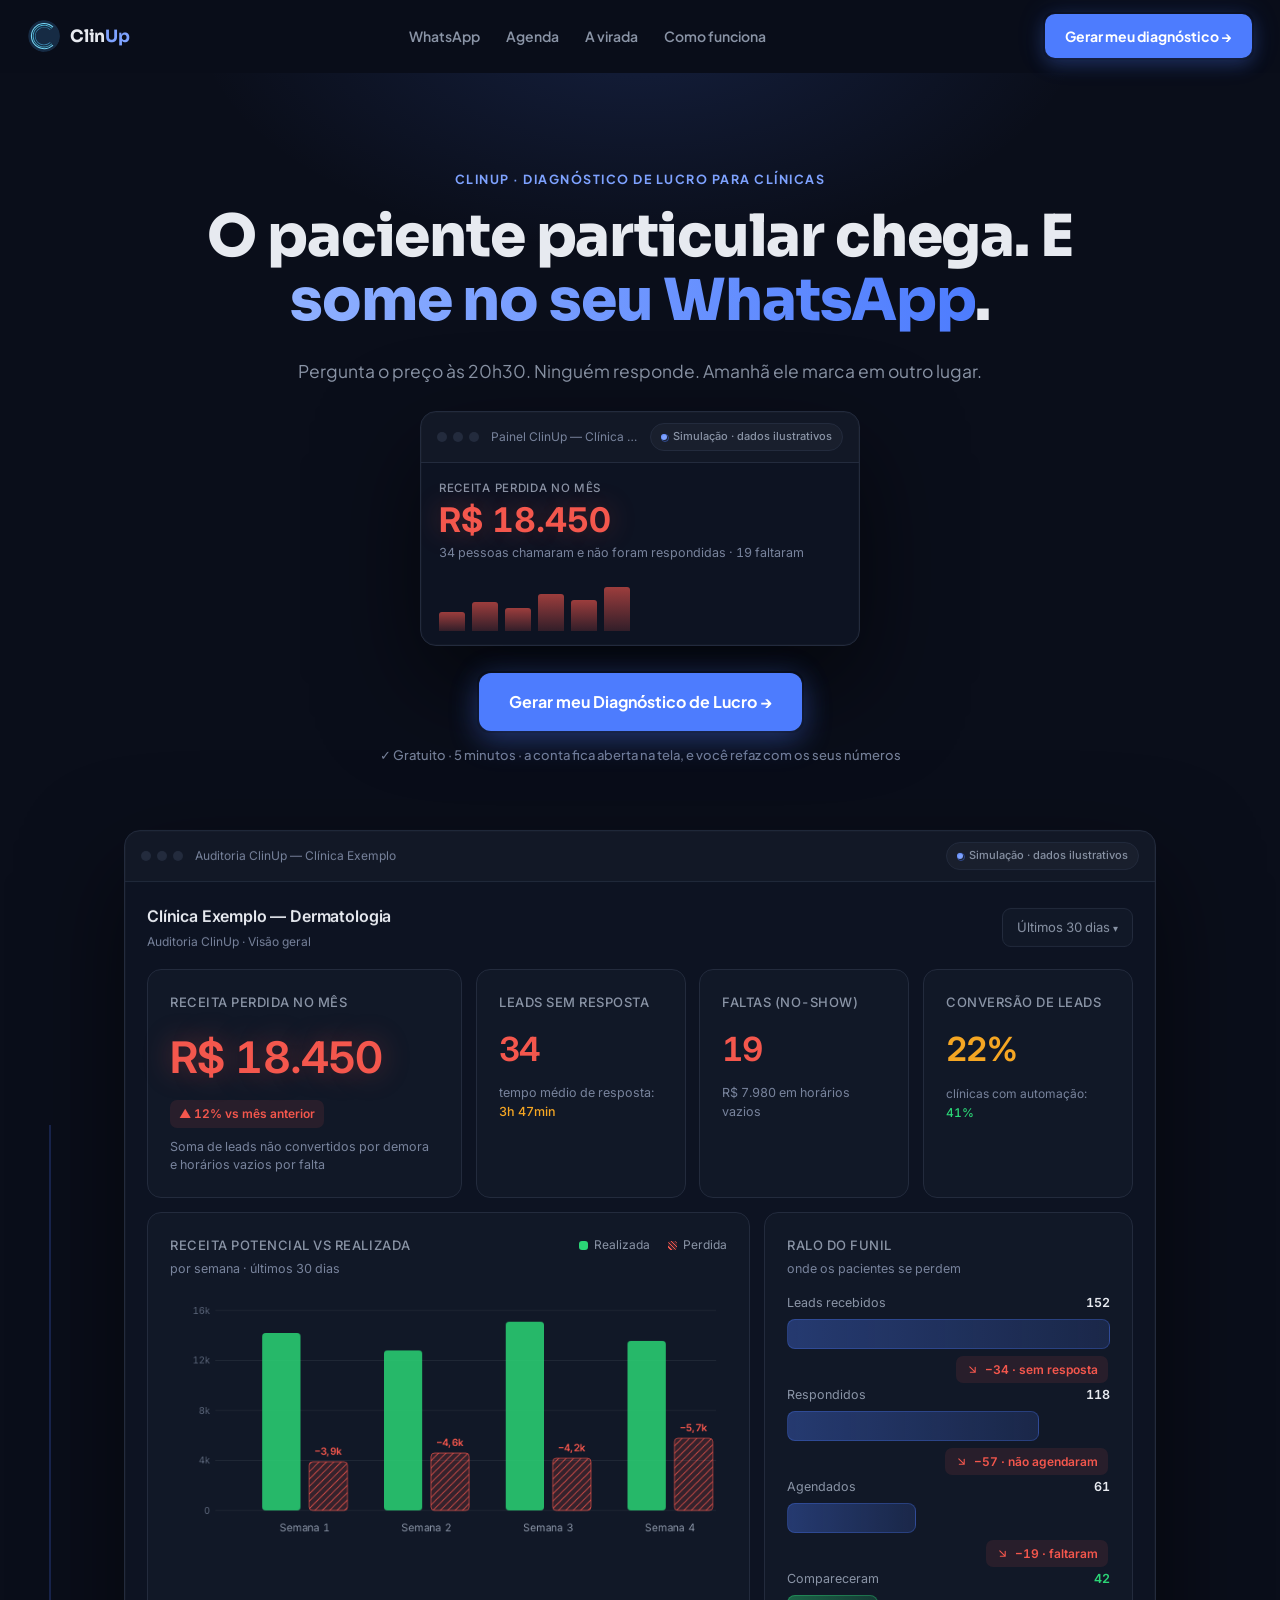
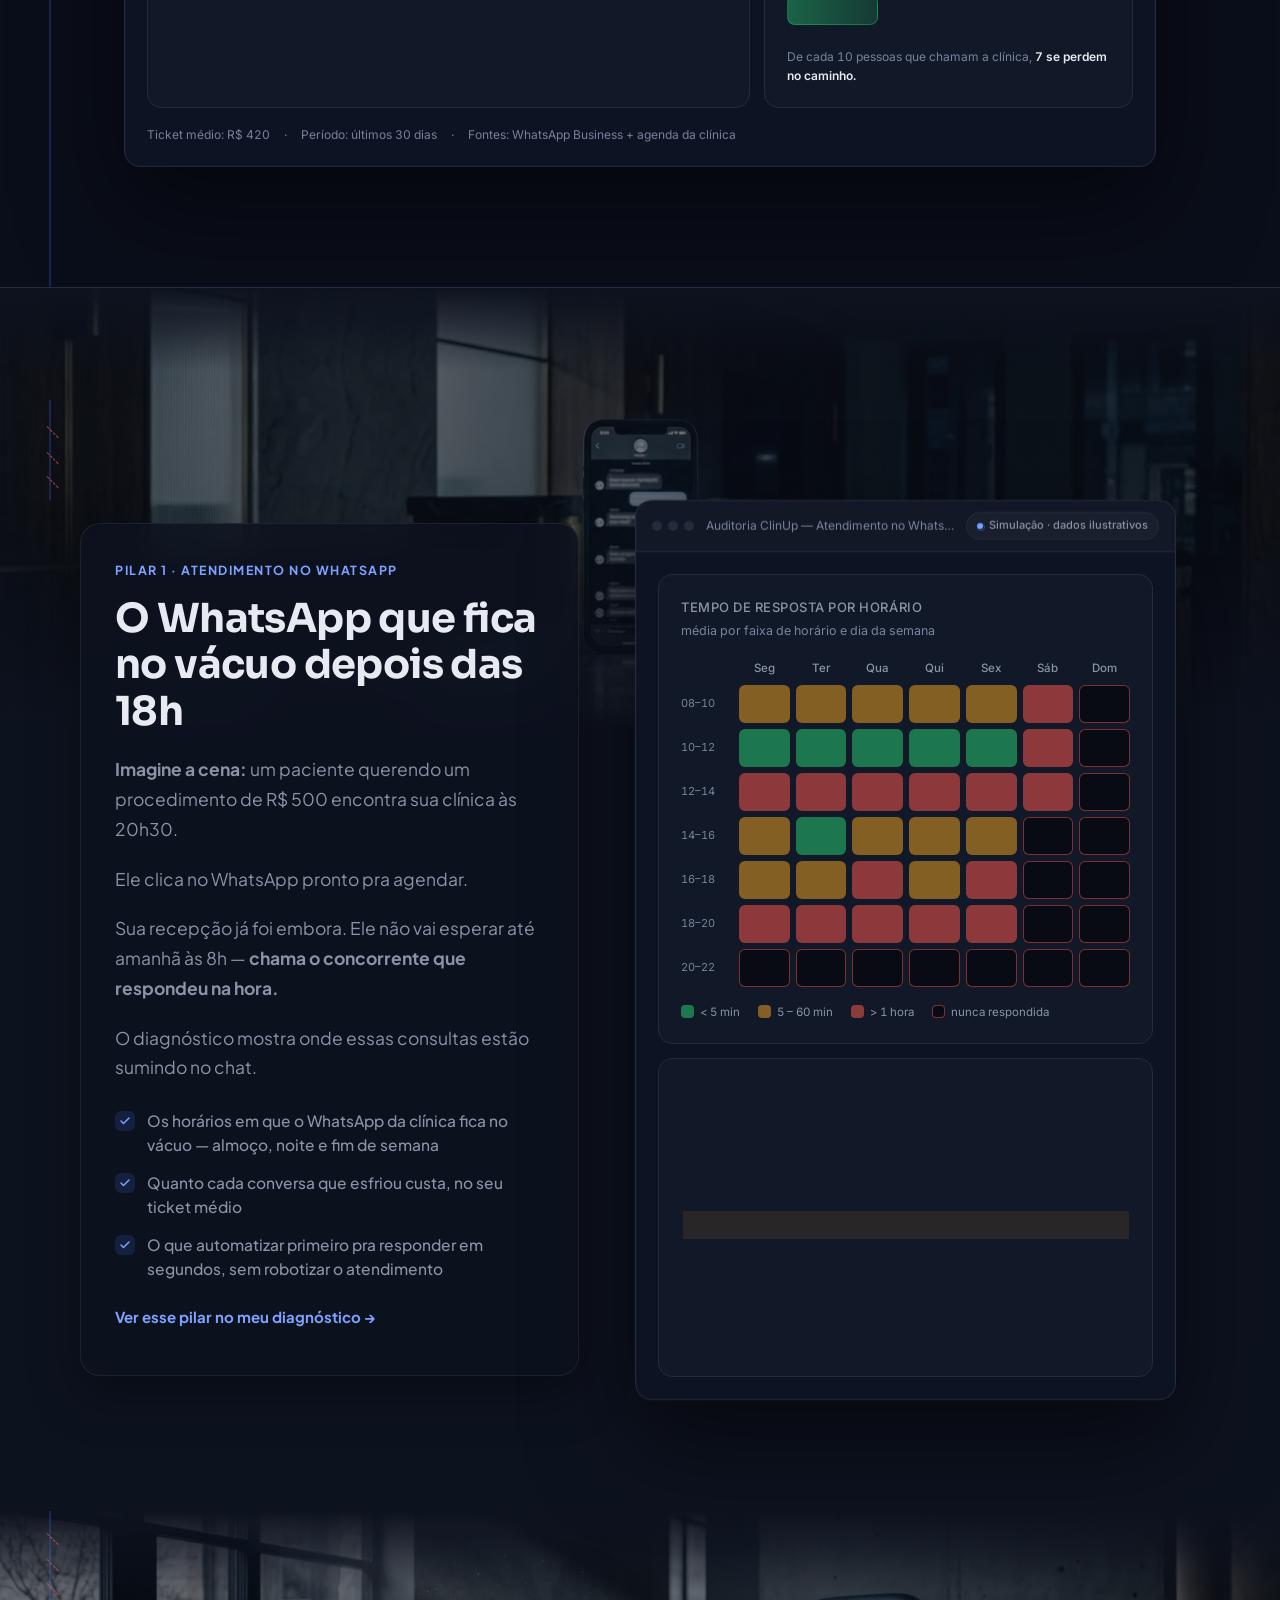
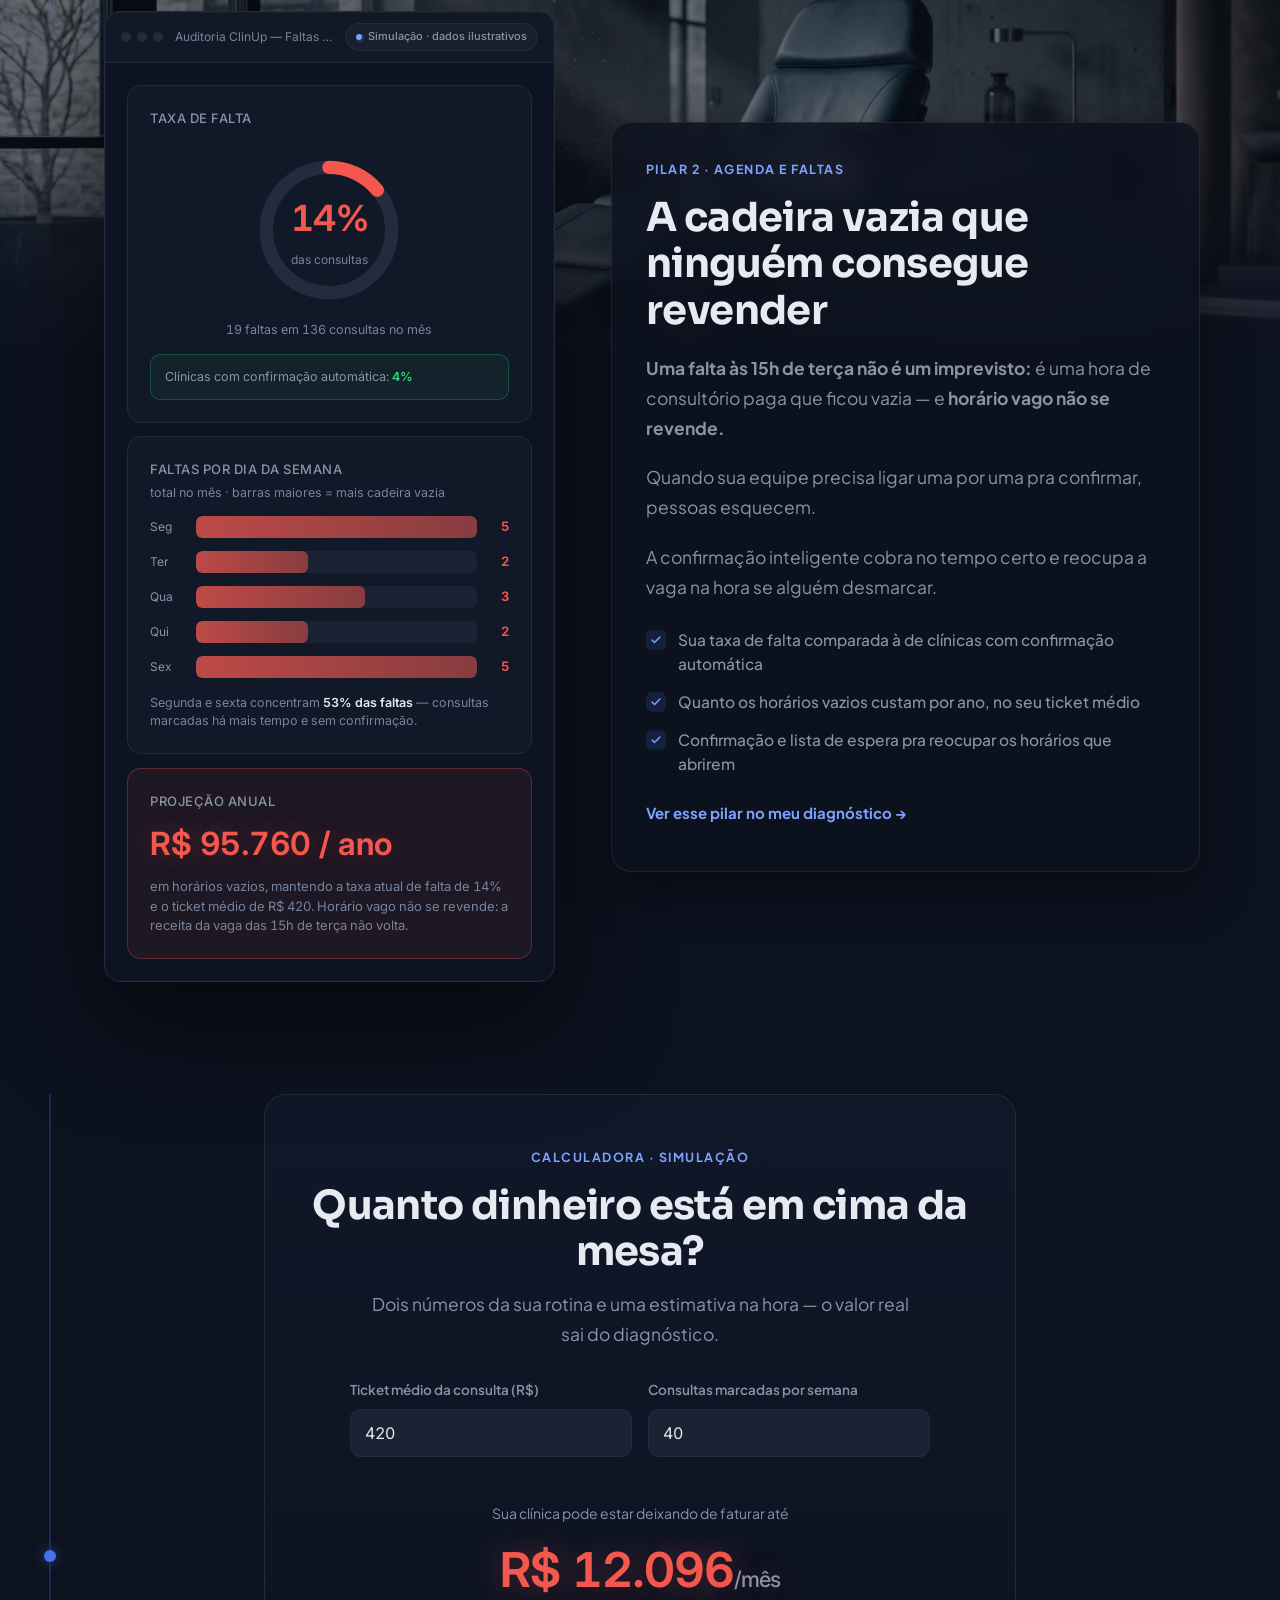
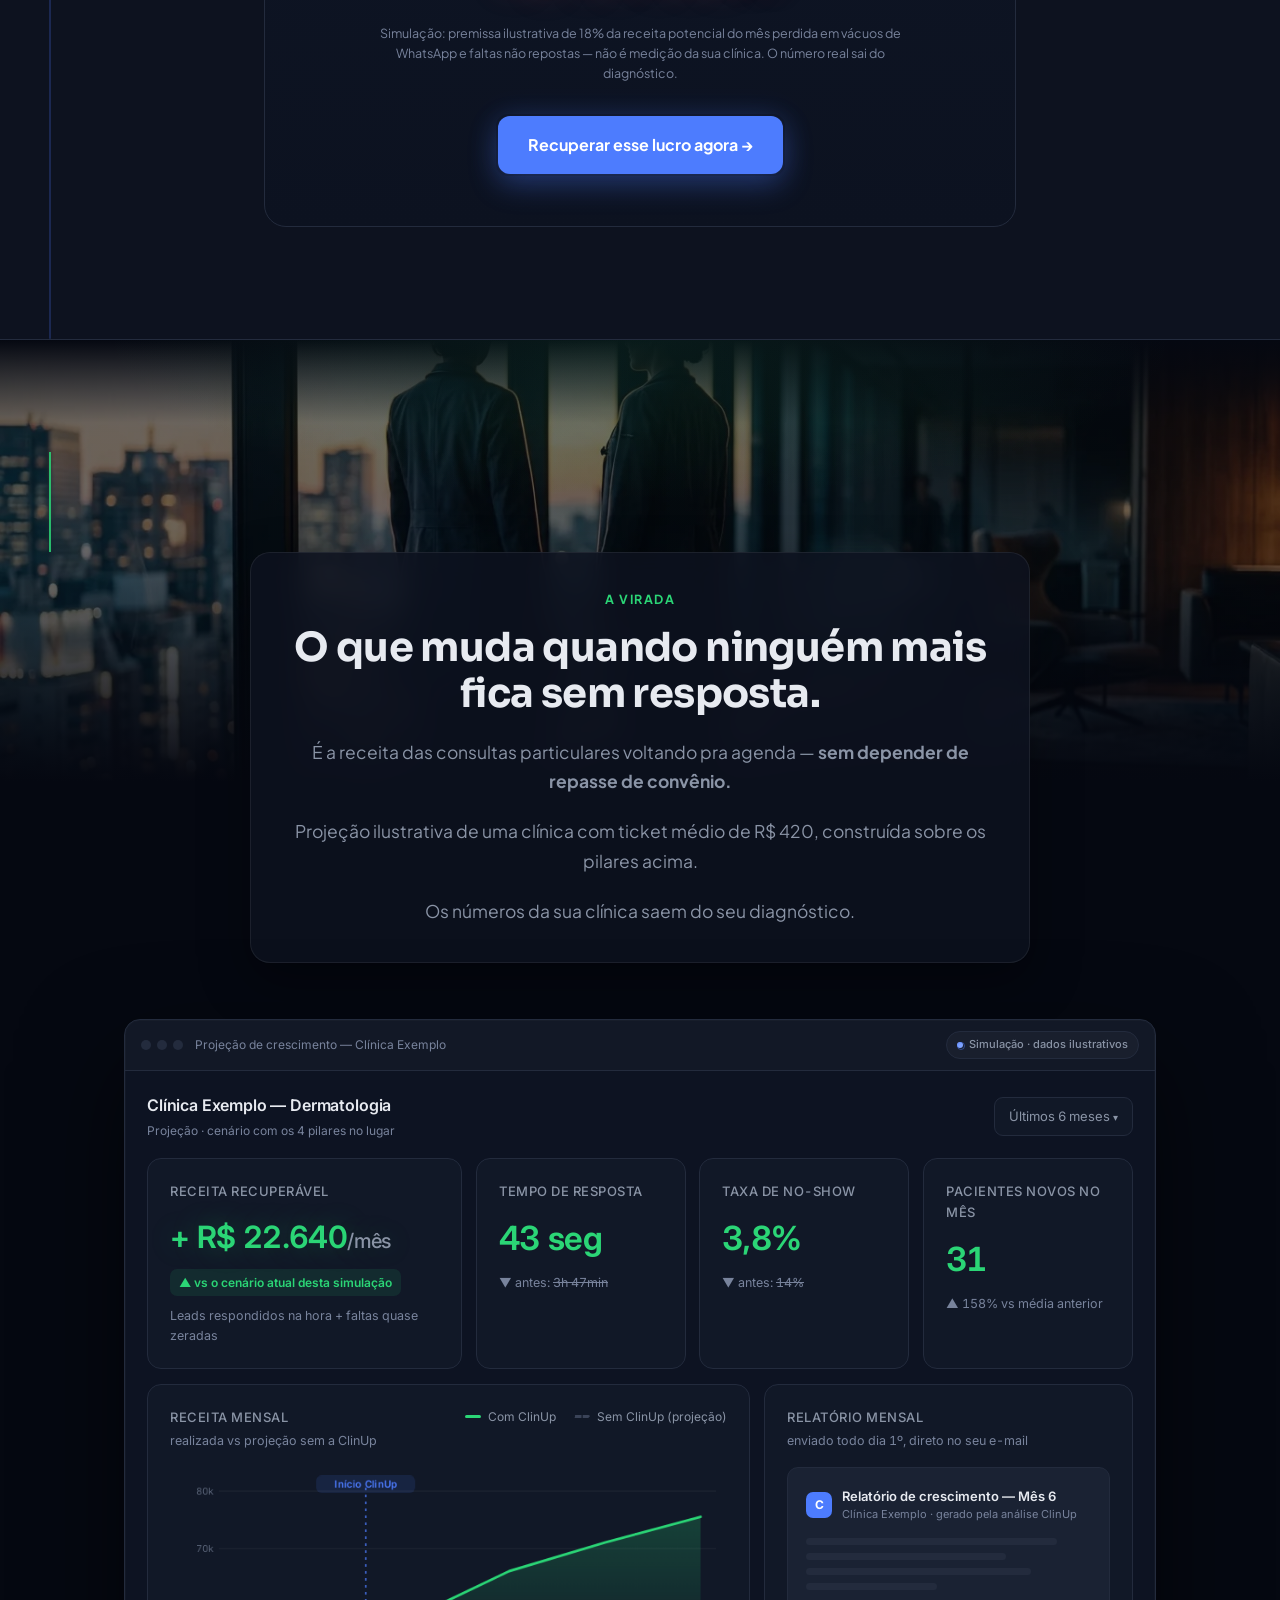
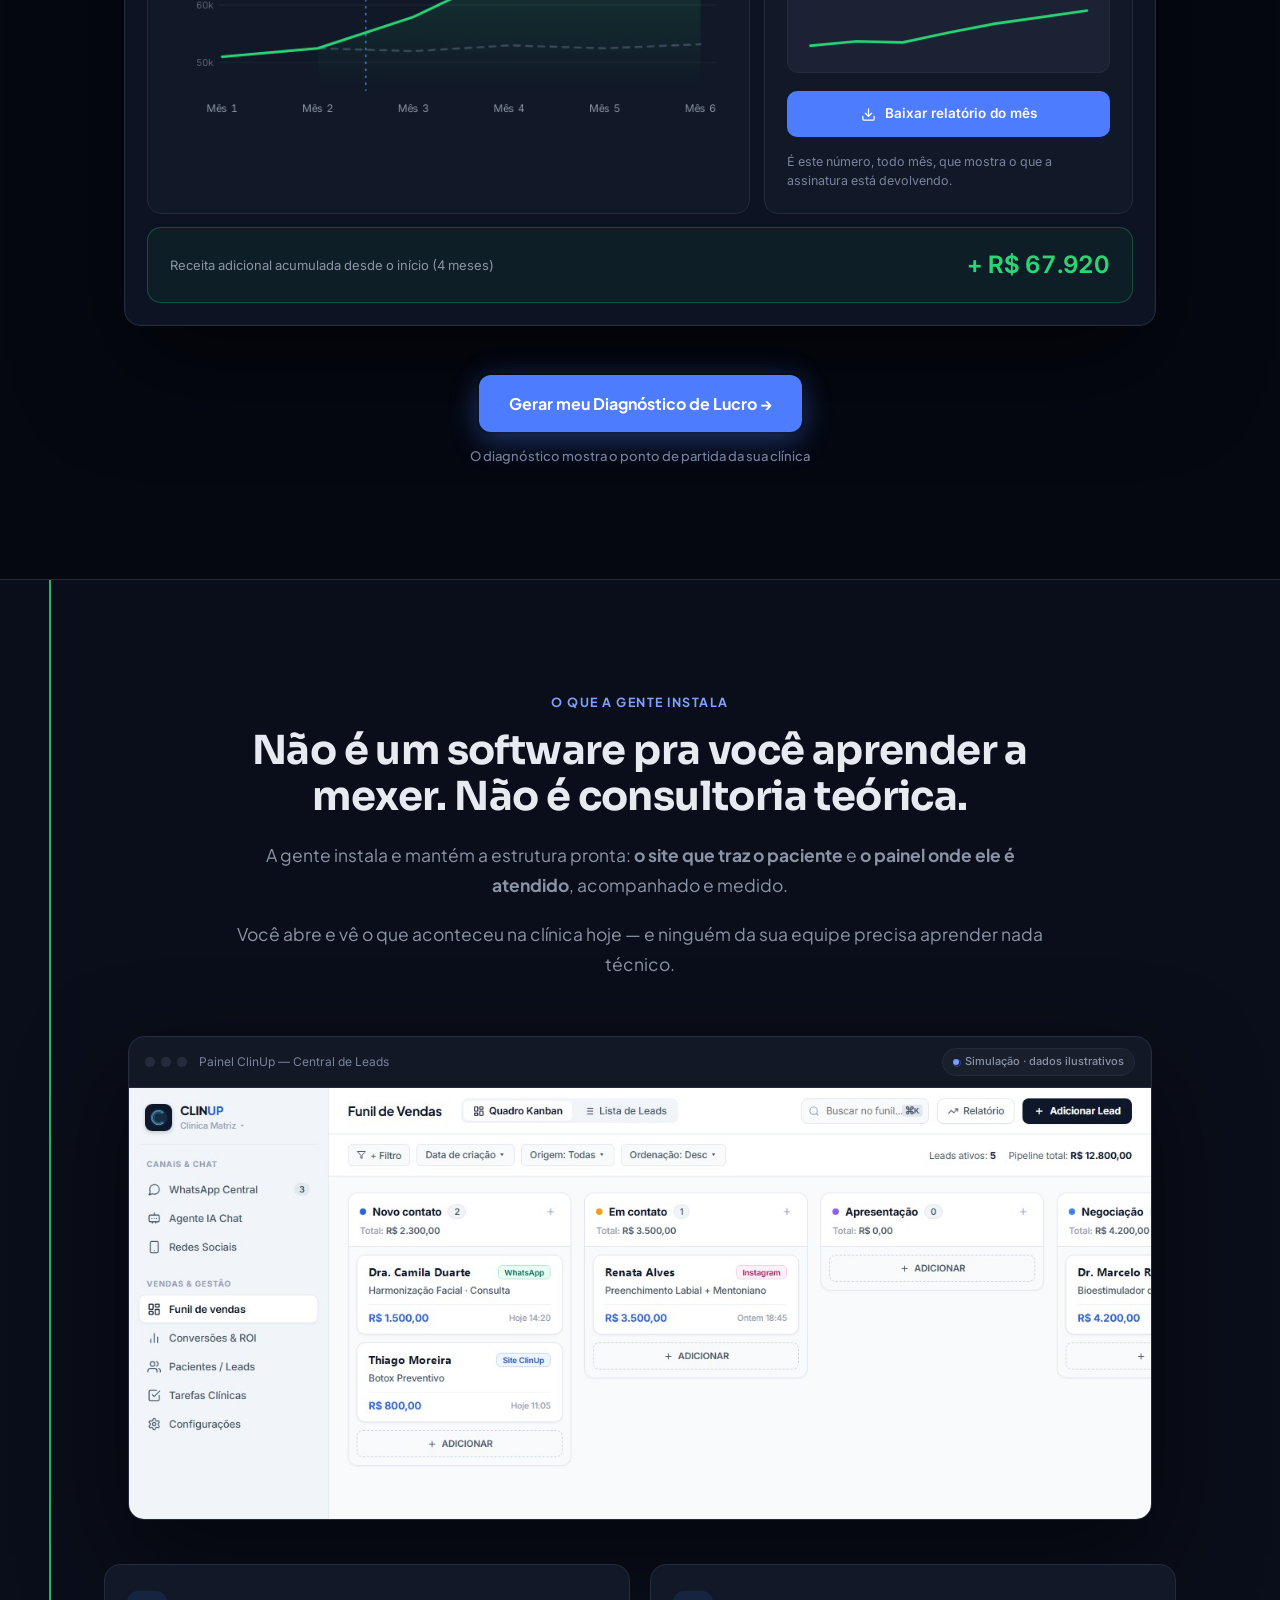
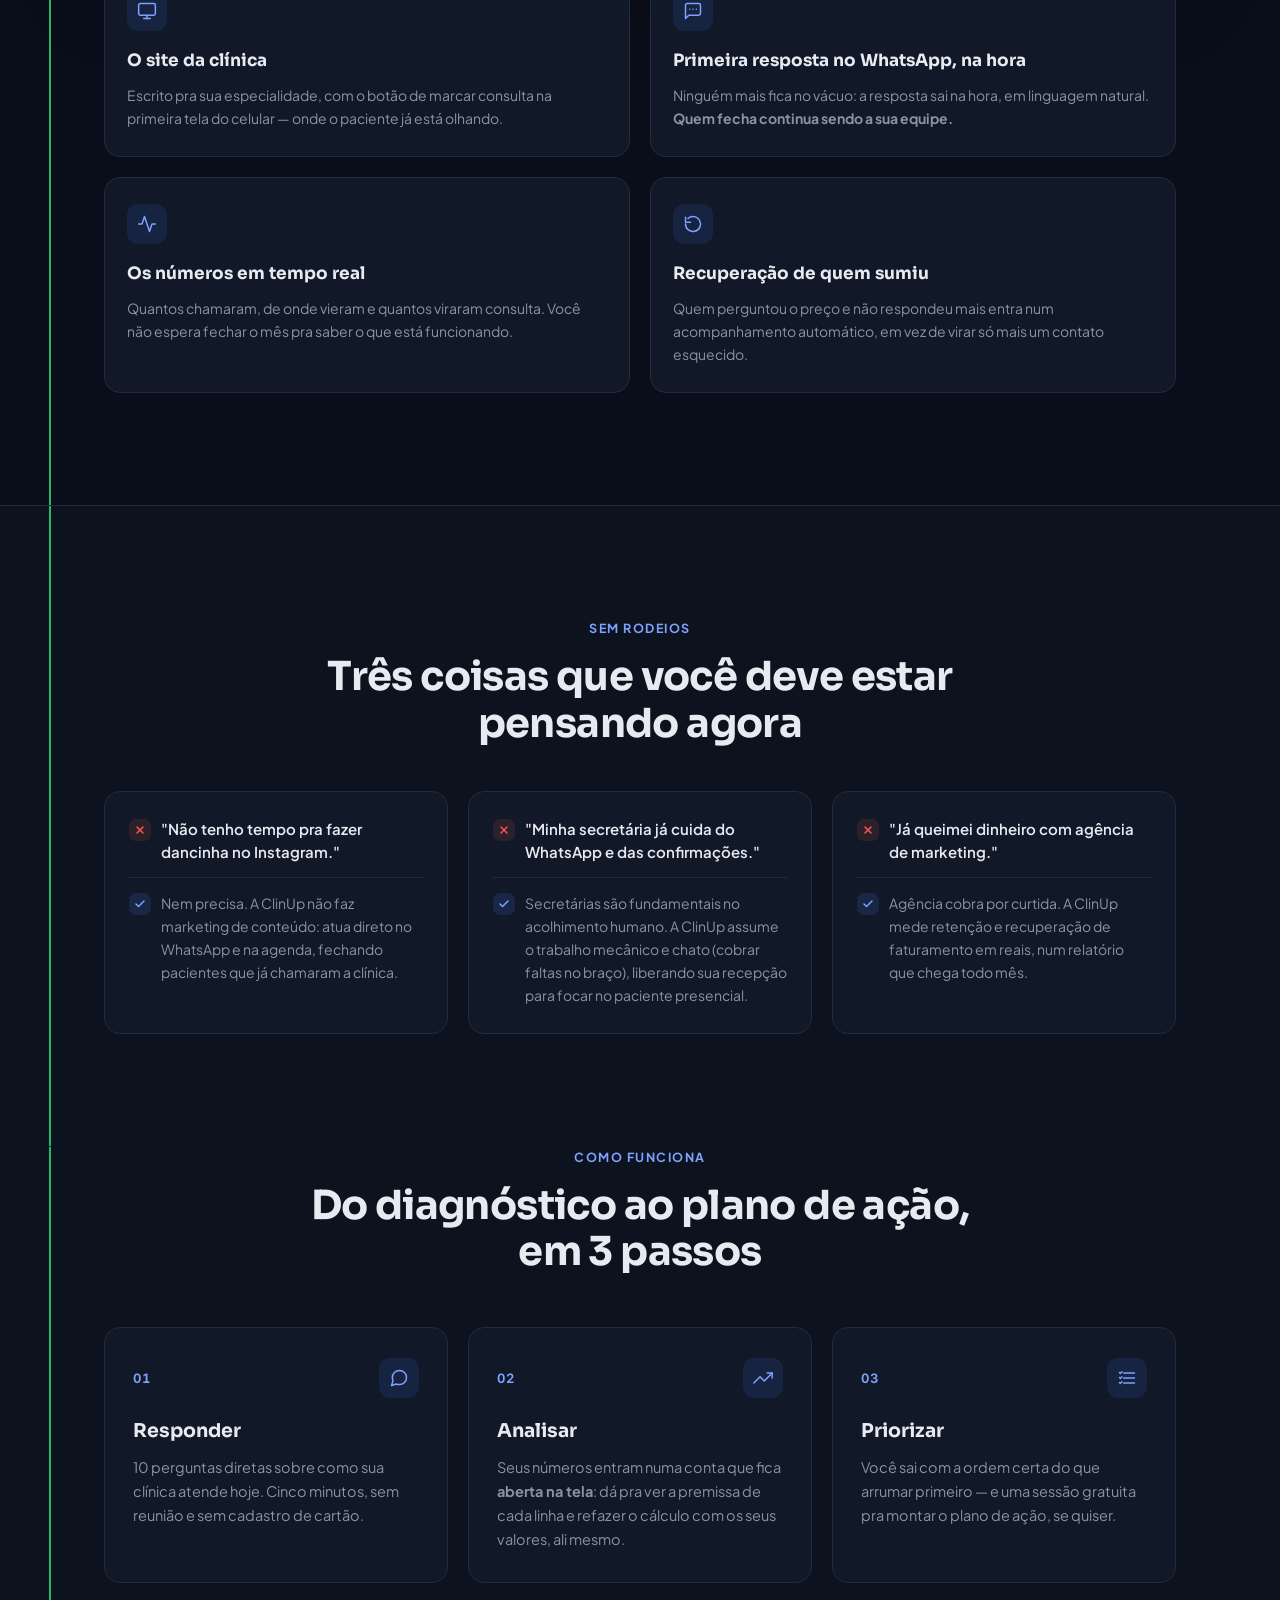
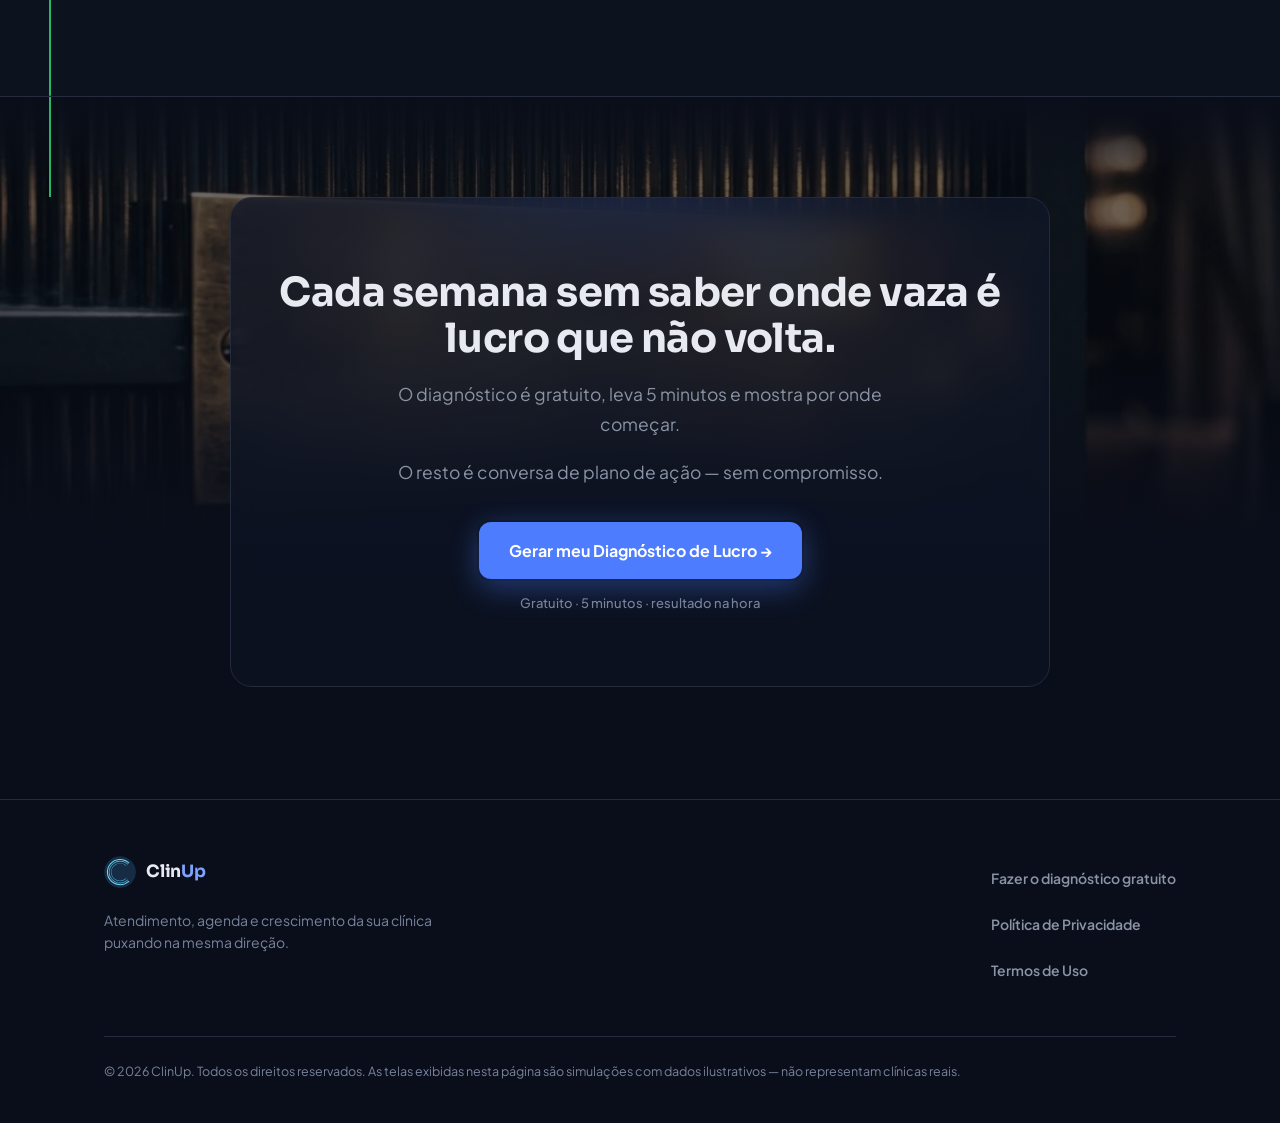
==== commit 10970ee0: "Landing: hero pensada pro celular, e a foto para de ser esticada O Gabriel apontou tres coisas e def" ====
--- a/public/index.html
+++ b/public/index.html
@@ -200,8 +200,55 @@
 .hero>.wrap{position:relative}
 .hero h1{max-width:900px;margin:0 auto}
 .hero .lead{max-width:720px;margin:24px auto 0}
-.hero-cta{margin-top:36px}
+.hero-cta{margin-top:28px}
 .hero-mock{max-width:1080px;margin:64px auto 0;padding:0 24px}
+
+/* ── Prévia do painel na primeira tela ────────────────────────────────
+   Existe por um motivo de celular: sem ela, a primeira tela do S8+ é
+   texto puro e o primeiro visual só chega uma tela abaixo. Altura presa
+   pra caber junto com título, frase e botão dentro de 740px. */
+.hero-peek{max-width:440px;margin:24px auto 0;text-align:left}
+.peek-body{padding:16px 18px 14px}
+.peek-h{
+  font-family:'Inter',sans-serif;font-size:11.5px;font-weight:500;
+  letter-spacing:.06em;text-transform:uppercase;color:var(--ink-2);
+}
+.peek-v{
+  font-family:'Inter',sans-serif;font-weight:700;font-size:34px;line-height:1.1;
+  color:var(--loss);margin-top:4px;font-variant-numeric:tabular-nums;
+  text-shadow:0 0 28px rgba(244,87,77,.32);
+}
+.peek-sub{font-size:12.5px;color:var(--ink-3);margin-top:6px;line-height:1.45}
+/* barra estreita e alta: larga demais vira tijolo, não gráfico */
+.peek-bars{display:flex;align-items:flex-end;gap:7px;height:54px;margin-top:14px}
+.peek-bars i{
+  flex:0 1 26px;border-radius:3px 3px 0 0;
+  background:linear-gradient(180deg,rgba(244,87,77,.62),rgba(244,87,77,.16));
+  transform-origin:bottom;
+}
+@media (max-width:640px){
+  /* Orçamento da primeira tela num Galaxy S8+ (740px de altura):
+     nav 69 + título + frase + painel + botão têm que caber. Cada corte
+     aqui é de espaço vazio ou de redundância, nunca de conteúdo. */
+  .hero{padding:28px 0 72px}
+  /* o kicker repete "ClinUp" logo abaixo do logo da nav e ocupa 2 linhas;
+     no celular ele é o item mais dispensável da pilha */
+  .hero .kicker{display:none}
+  .hero .lead{margin-top:18px}
+  .hero-peek{max-width:none;margin-top:20px}
+  .hero-cta{margin-top:20px}
+  .peek-body{padding:14px 16px 12px}
+  .peek-v{font-size:29px}
+  .peek-sub{font-size:12px;margin-top:5px}
+  .peek-bars{height:44px;margin-top:12px;gap:6px}
+  .peek-bars i{flex:0 1 22px}
+}
+/* Tela curta (SE antigo, 640px de altura): não cabem título + frase +
+   painel + botão. O painel é o item sacrificável — o botão não é.
+   Critério é ALTURA, não largura: um 360x640 sofre o mesmo. */
+@media (max-height:680px){
+  .hero-peek{display:none}
+}
 
 /* ── Zig-zag (pilares) ───────────────────────────────────────────── */
 .zig{
@@ -414,25 +461,47 @@
 /* ── Fotos editoriais (Human-Tech): derretem no fundo #0A0E1A ────── */
 .has-photo{position:relative}
 .has-photo > *:not(.photo-bg){position:relative;z-index:1}
-.photo-bg{position:absolute;inset:0;overflow:hidden;pointer-events:none;z-index:0}
+/* ── A foto é uma FAIXA, não o fundo da seção inteira ──────────────────
+   Antes era inset:0 numa seção de 2,8 a 3,6 telas de altura. Com
+   object-fit:cover, uma foto de 1376x768 (paisagem, 1,79:1) era ampliada
+   até 2,45× pra preencher isso — e o corte central mostrava só 37% da
+   largura. Era a "baixa resolução" e o "mal posicionada" ao mesmo tempo.
+
+   Agora a altura é limitada e presa ao topo da seção: a foto nunca passa
+   do tamanho nativo, e aparece inteira. */
+.photo-bg{
+  position:absolute;top:0;left:0;right:0;
+  height:min(62vh, 460px);
+  overflow:hidden;pointer-events:none;z-index:0;
+}
 .photo-bg img{
   position:absolute;inset:0;width:100%;height:100%;object-fit:cover;
+  object-position:center;
   filter:saturate(.85);opacity:var(--photo-op);
   transition:opacity var(--t-slow) ease;
+}
+/* Enquadramento por assunto: onde o que importa não está no centro. */
+#pilar-agenda .photo-bg img{object-position:62% center}   /* a cadeira vive à direita */
+#cta-final    .photo-bg img{object-position:center 42%}   /* a placa fica acima do meio */
+@media (max-width:640px){
+  .photo-bg{height:min(46vh, 320px)}
 }
 html.js-anim .photo-bg:not(.is-visible) img{opacity:0}
 /* o scrim herda a cor da banda da seção (--sec-bg / --sec-scrim) pra que
    o fade das bordas case com o fundo, seja ele --bg, --bg-alt ou --bg-deep */
+/* Como a foto virou faixa, o scrim tem outro trabalho: dissolver o RODAPÉ
+   dela no fundo da seção, senão fica uma aresta horizontal onde ela acaba.
+   Por isso o gradiente é assimétrico — leve no topo, completo embaixo. */
 .photo-bg::after{
   content:"";position:absolute;inset:0;
   background:linear-gradient(180deg,
-    var(--sec-bg) 0%, var(--sec-scrim) 26%, var(--sec-scrim) 74%, var(--sec-bg) 100%);
+    var(--sec-bg) 0%, var(--sec-scrim) 18%, var(--sec-scrim) 52%, var(--sec-bg) 96%);
 }
 .transform .photo-bg::after{
   background:
-    radial-gradient(60% 40% at 50% 0%, rgba(43,213,118,.09), transparent 70%),
+    radial-gradient(60% 50% at 50% 0%, rgba(43,213,118,.09), transparent 70%),
     linear-gradient(180deg,
-      var(--sec-bg) 0%, var(--sec-scrim) 26%, var(--sec-scrim) 74%, var(--sec-bg) 100%);
+      var(--sec-bg) 0%, var(--sec-scrim) 18%, var(--sec-scrim) 52%, var(--sec-bg) 96%);
 }
 
 /* ── Painel fosco: só atrás de bloco de texto que fica SOBRE foto ──
@@ -944,9 +1013,38 @@
   <div class="fio" style="top:58%" aria-hidden="true"><svg viewBox="0 0 28 100" preserveAspectRatio="none"><line class="fio-line" x1="14" y1="0" x2="14" y2="100" pathLength="1"/></svg></div>
   <div class="wrap" data-stagger data-stagger-now>
     <span class="kicker reveal">ClinUp · Diagnóstico de Lucro para clínicas</span>
-    <h1 class="reveal">Você investe na clínica, o perfil cresce, mas a agenda continua <span class="hl">dependendo de convênio</span>.</h1>
-    <p class="lead reveal">Sabe para onde vão os pacientes particulares que chamam a sua clínica? Eles estão <strong>esfriando no vácuo do seu WhatsApp</strong> agora mesmo.</p>
-    <p class="lead reveal">A <strong>CLINUP</strong> fecha o ralo por onde essa receita escorre — sem dancinhas e sem enrolação.</p>
+    <!-- Título curto por necessidade de celular: o anterior tinha 87
+         caracteres e ocupava 6 linhas num Galaxy S8+, empurrando o botão
+         78px pra baixo da dobra. Este tem 51 e cabe em 3. -->
+    <h1 class="reveal">O paciente particular chega. E <span class="hl">some no seu WhatsApp</span>.</h1>
+    <p class="lead reveal">Pergunta o preço às 20h30. Ninguém responde. Amanhã ele marca em outro lugar.</p>
+
+    <!-- Prévia do painel: a primeira tela do celular passa a mostrar o
+         PRODUTO, não só texto. O dashboard completo continua mais abaixo —
+         este aqui é aperitivo. O selo de simulação vale aqui igual. -->
+    <figure class="hero-peek reveal reveal--pop" aria-label="Prévia do painel ClinUp, com dados simulados">
+      <div class="mockframe">
+        <div class="mf-bar">
+          <span class="mf-dots" aria-hidden="true"><i></i><i></i><i></i></span>
+          <span class="mf-title">Painel ClinUp — Clínica Exemplo</span>
+          <span class="mf-sim">Simulação · dados ilustrativos</span>
+        </div>
+        <div class="peek-body mk" aria-hidden="true">
+          <div class="peek-h">Receita perdida no mês</div>
+          <div class="peek-v num"><span class="cnt" data-target="18450" data-prefix="R$ ">R$ 18.450</span></div>
+          <div class="peek-sub">34 pessoas chamaram e não foram respondidas · 19 faltaram</div>
+          <div class="peek-bars">
+            <i style="height:34%" data-grow="h" data-delay="0"></i>
+            <i style="height:52%" data-grow="h" data-delay="60"></i>
+            <i style="height:41%" data-grow="h" data-delay="120"></i>
+            <i style="height:68%" data-grow="h" data-delay="180"></i>
+            <i style="height:57%" data-grow="h" data-delay="240"></i>
+            <i style="height:81%" data-grow="h" data-delay="300"></i>
+          </div>
+        </div>
+      </div>
+    </figure>
+
     <div class="hero-cta reveal">
       <a class="btn cta-diag" data-origem="hero" href="/diagnostico">Gerar meu Diagnóstico de Lucro&nbsp;→</a>
       <p class="cta-note">✓ Gratuito · 5 minutos · a conta fica aberta na tela, e você refaz com os seus números</p>
@@ -1306,7 +1404,7 @@
   <div class="fio fio--gain" aria-hidden="true"><svg viewBox="0 0 28 100" preserveAspectRatio="none"><line class="fio-line" x1="14" y1="0" x2="14" y2="100" pathLength="1"/></svg></div>
   <div class="wrap transform-head photo-panel" data-stagger>
     <span class="kicker reveal">A virada</span>
-    <h2 class="reveal">O que muda quando a ClinUp entra em campo? O lucro volta a ser a sua prioridade.</h2>
+    <h2 class="reveal">O que muda quando ninguém mais fica sem resposta.</h2>
     <p class="lead reveal">É a receita das consultas particulares voltando pra agenda — <strong>sem depender de repasse de convênio.</strong></p>
     <!-- a ressalva continua no mesmo tamanho e na mesma cor do parágrafo
          acima: separar por quebra é organização, encolher seria esconder. -->
@@ -1527,7 +1625,7 @@
   <div class="wrap">
     <div class="obj-head" data-stagger>
       <span class="kicker reveal">Sem rodeios</span>
-      <h2 class="reveal">As três objeções que mais escutamos</h2>
+      <h2 class="reveal">Três coisas que você deve estar pensando agora</h2>
     </div>
     <div class="objs" data-stagger>
       <div class="obj reveal">
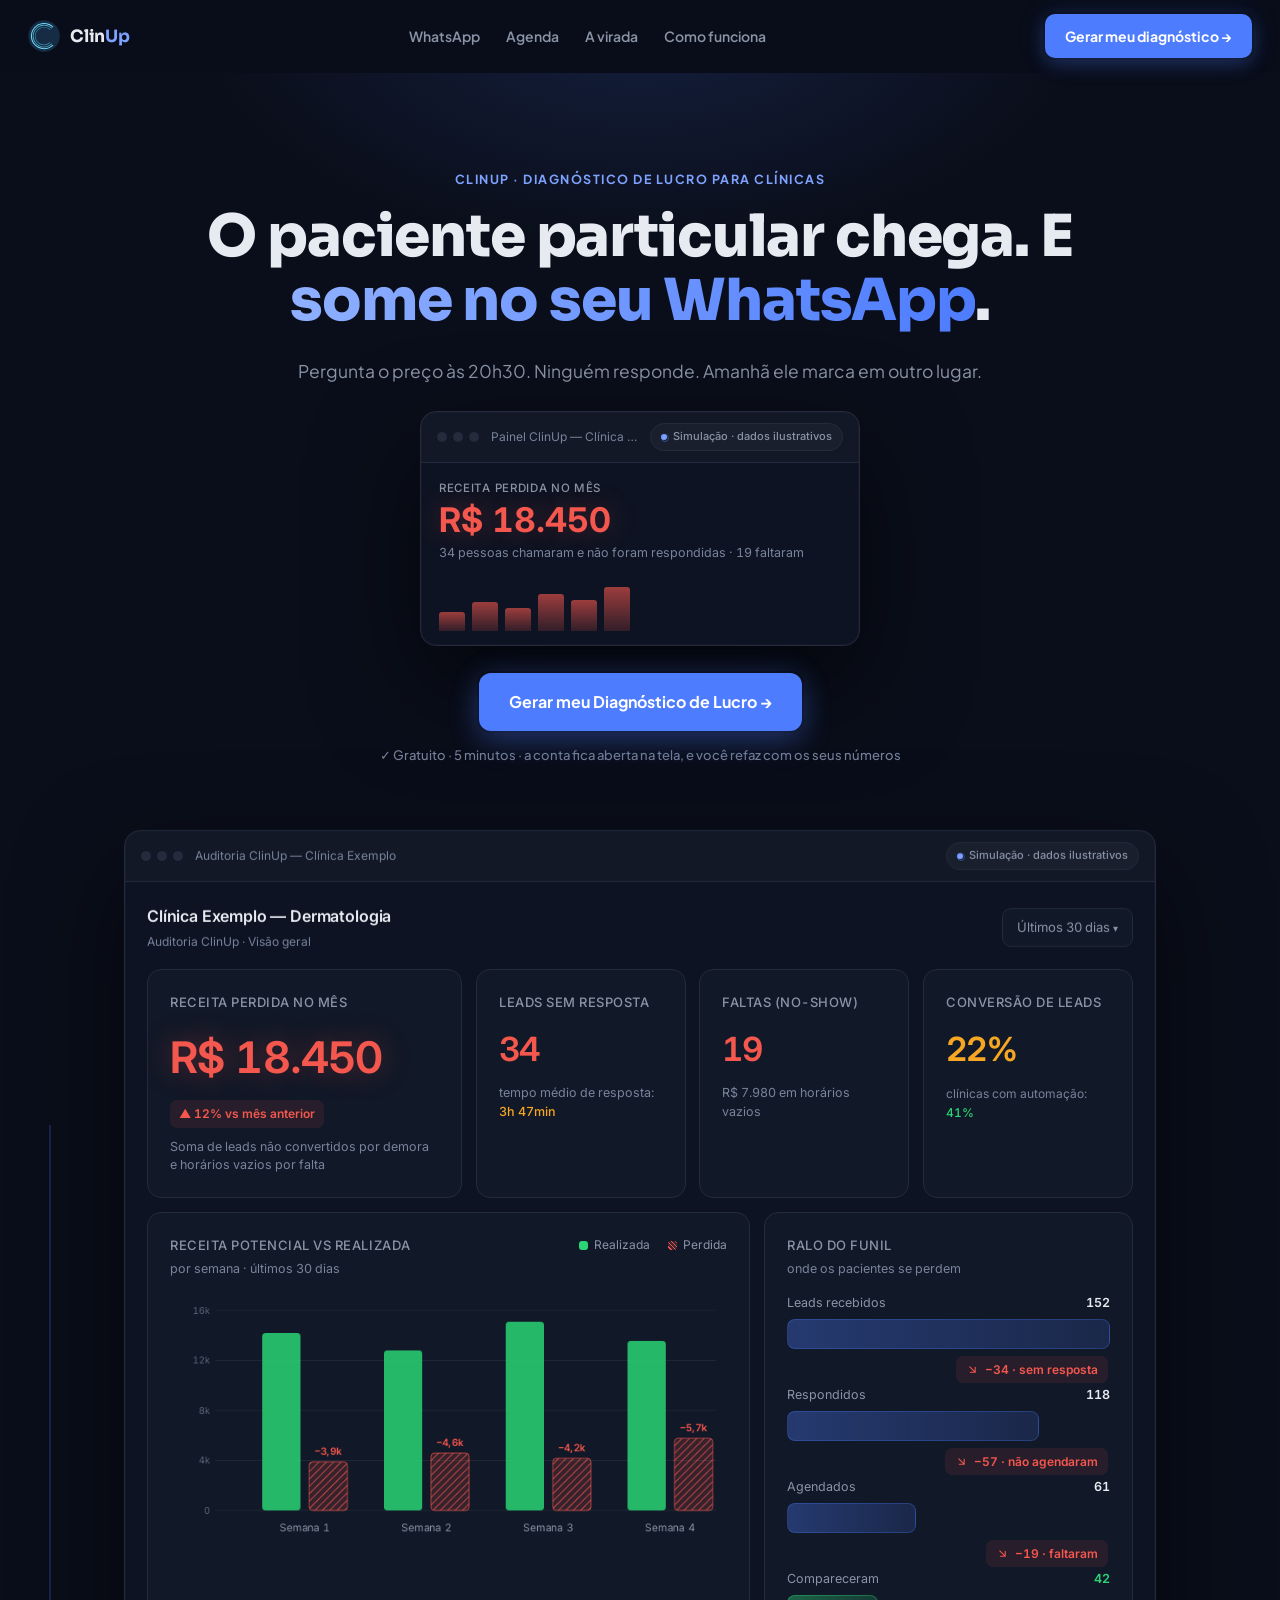
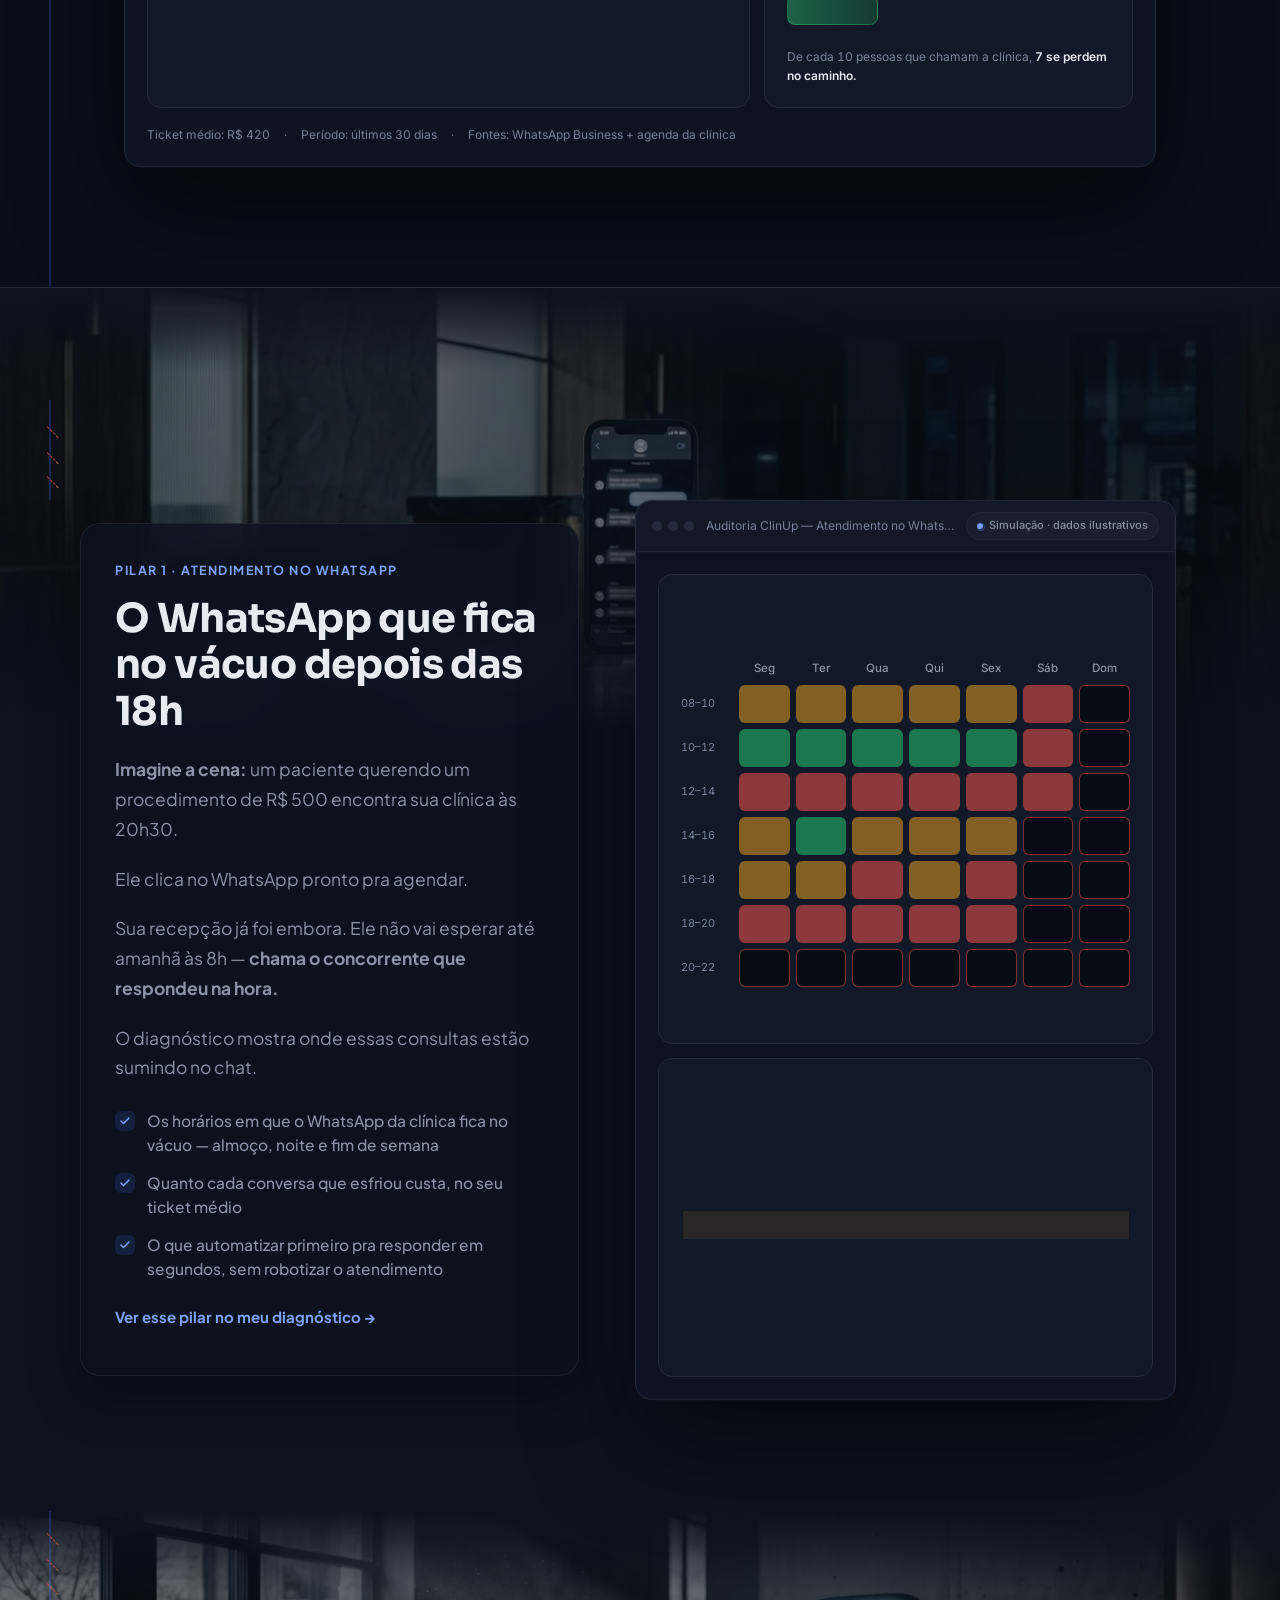
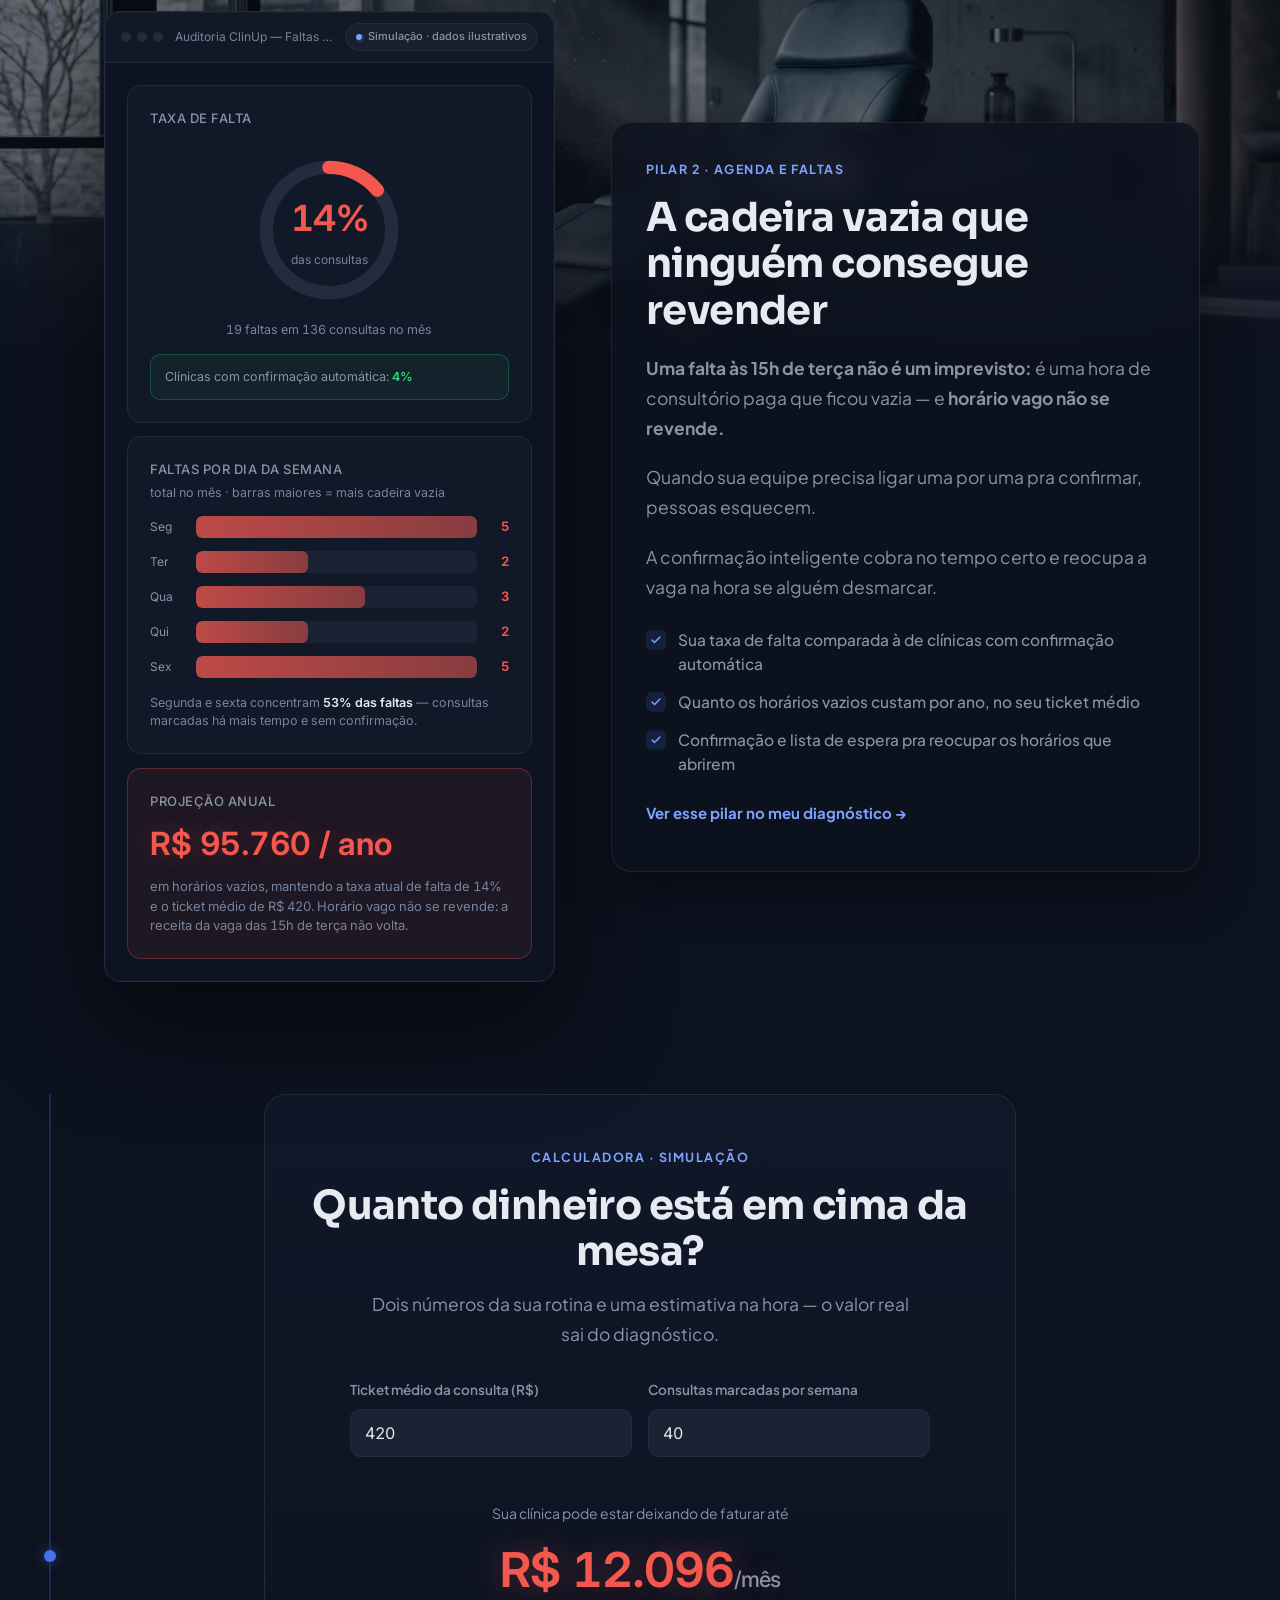
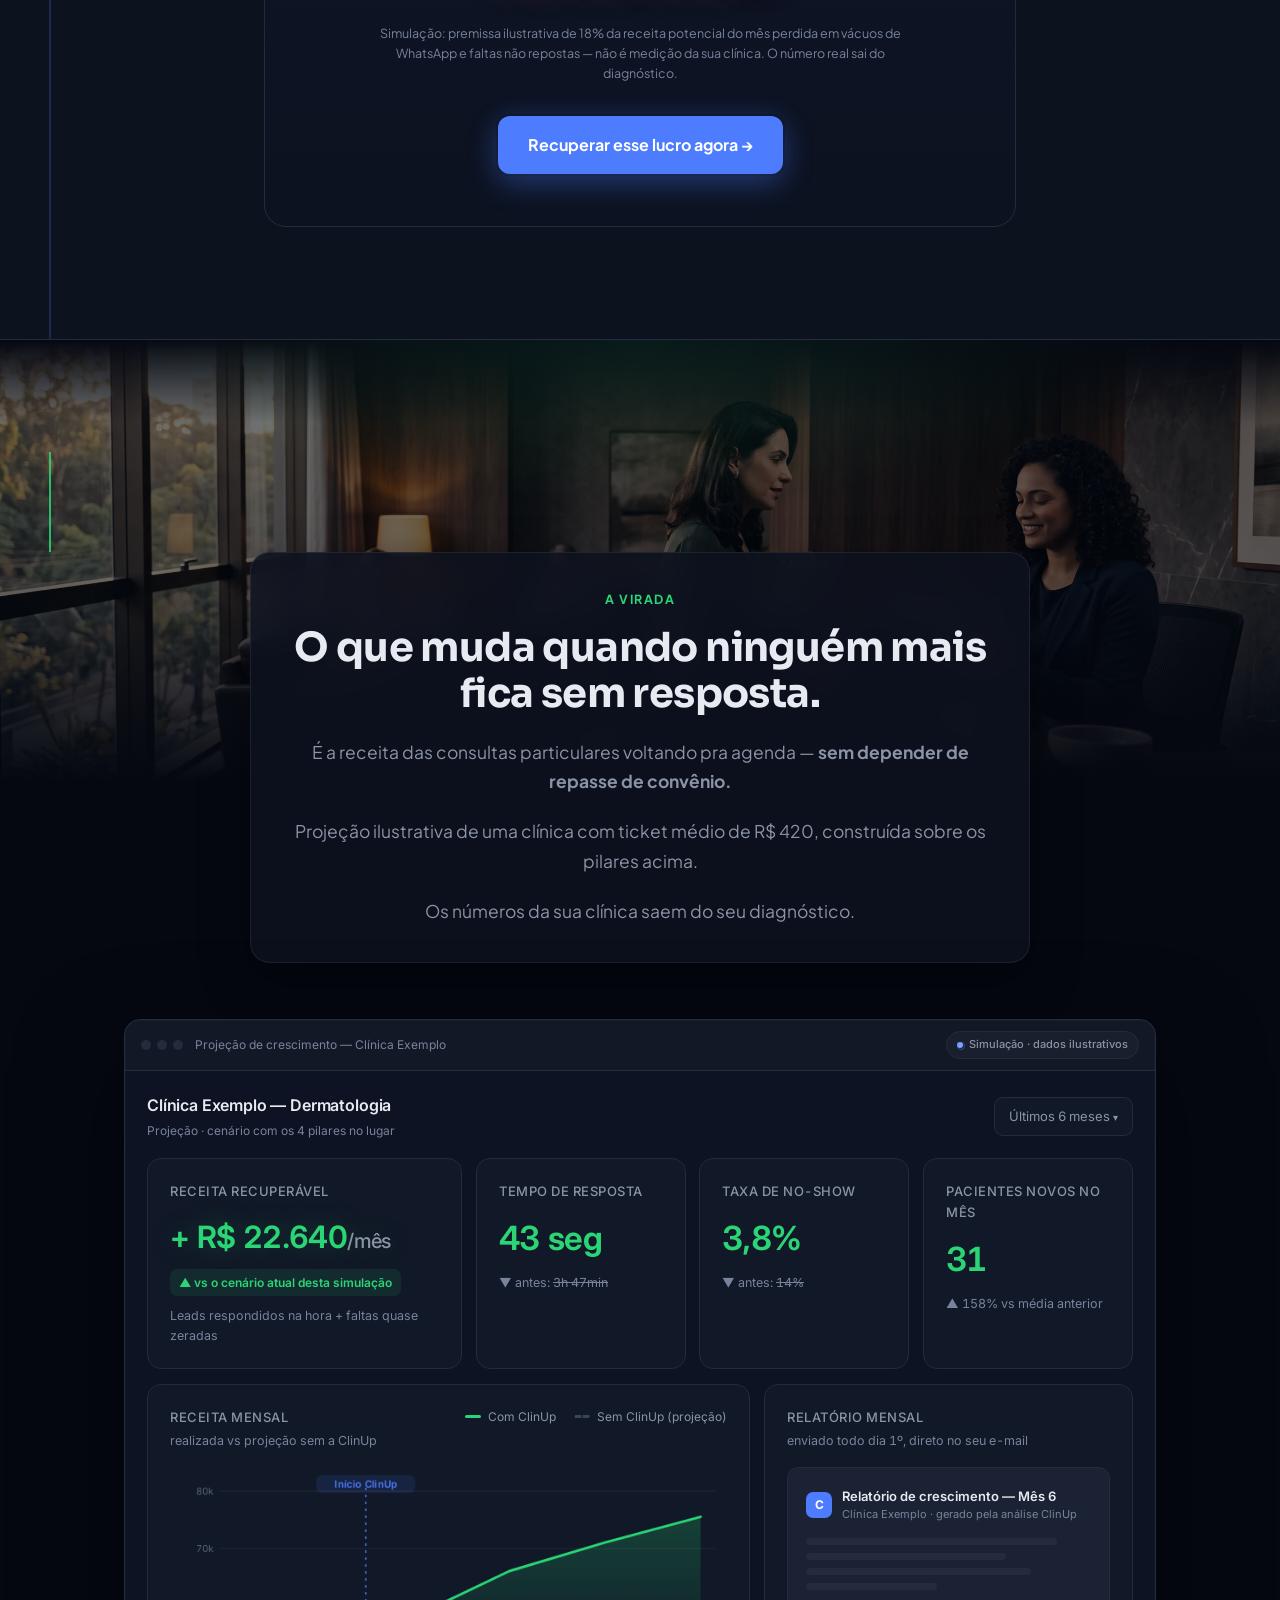
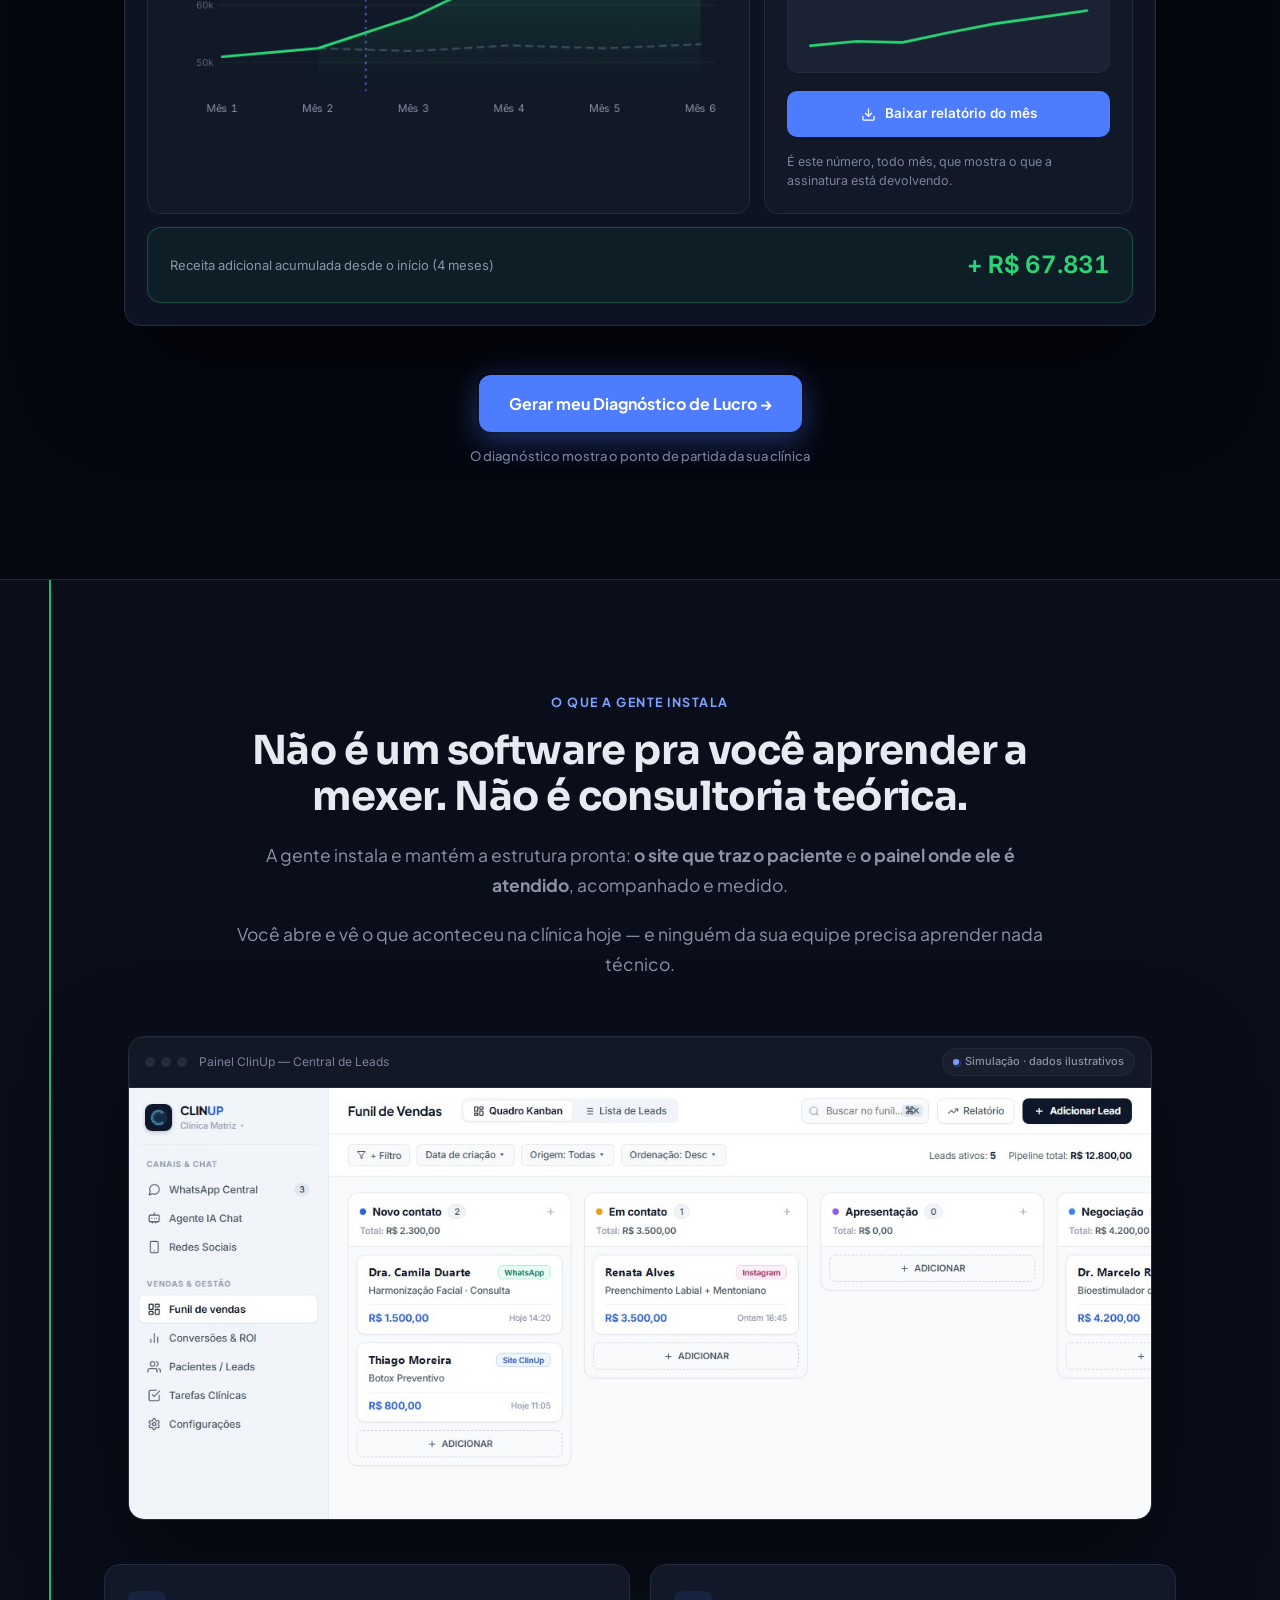
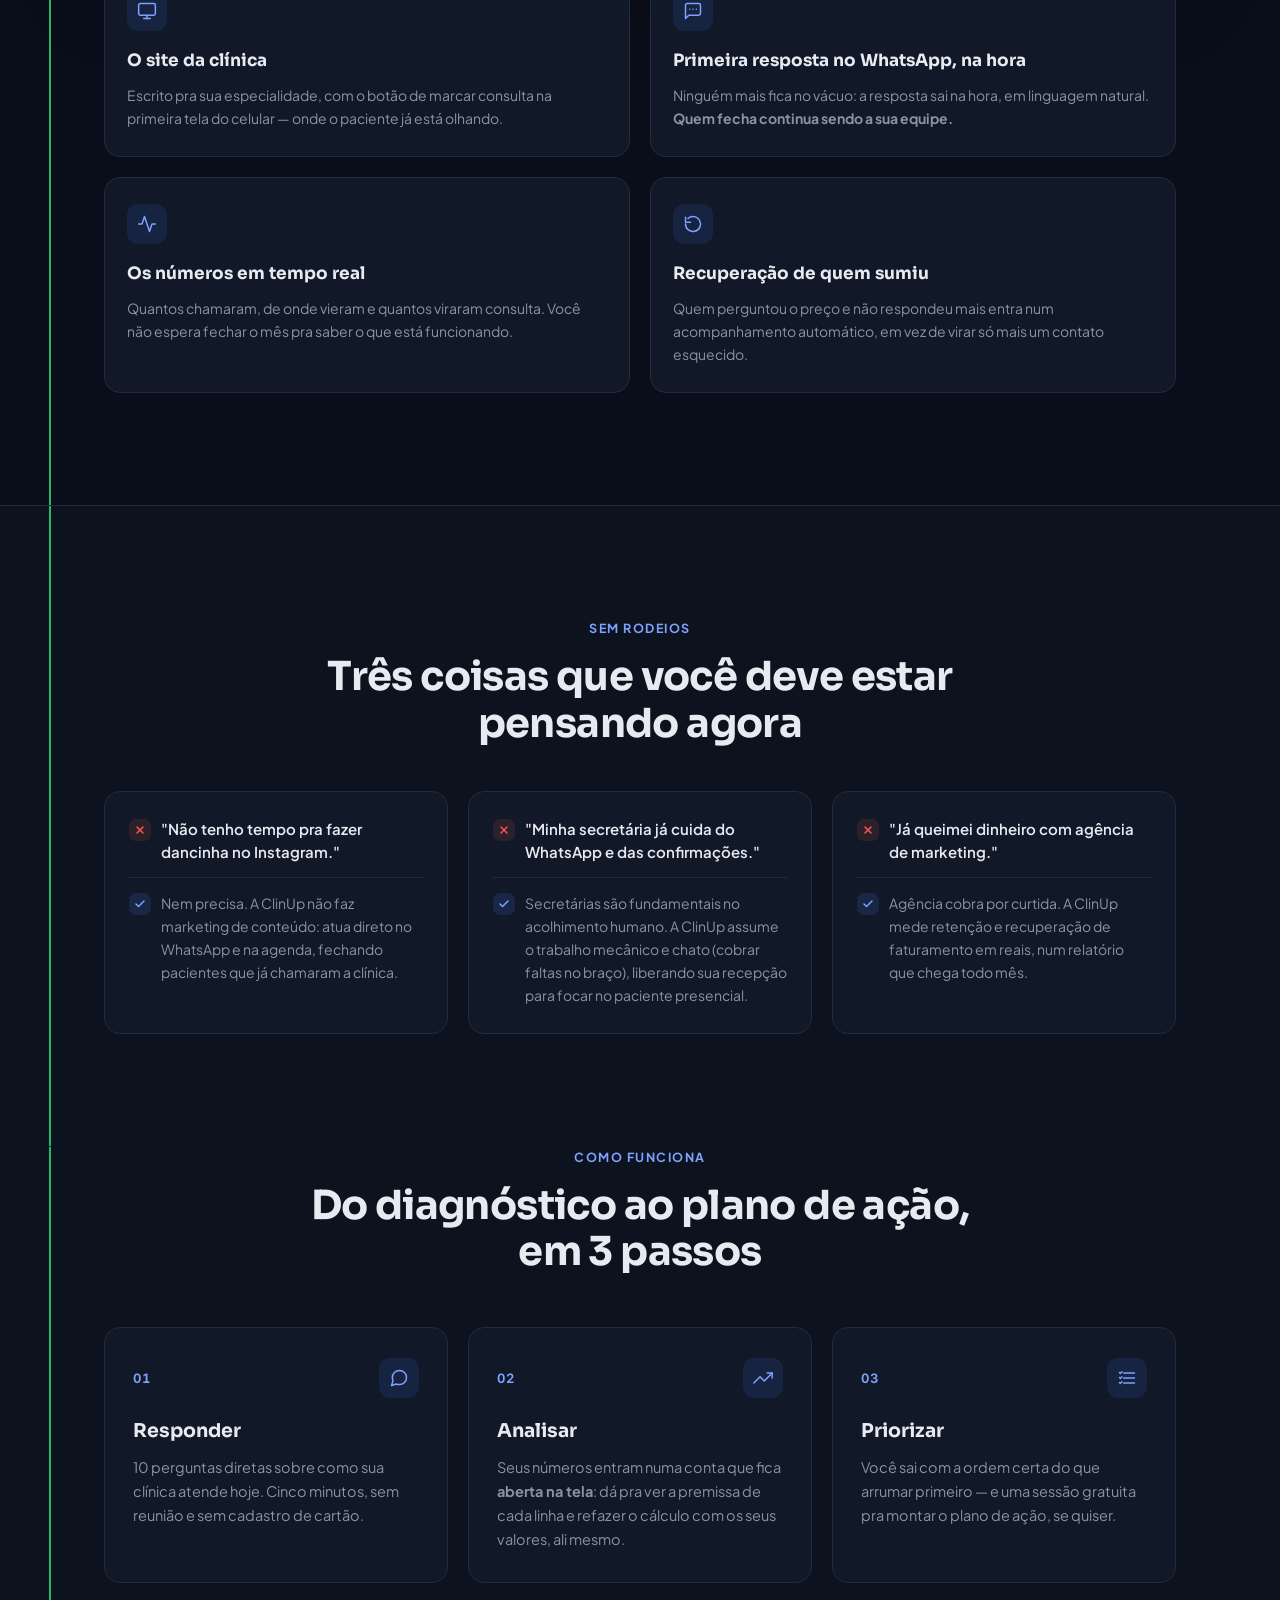
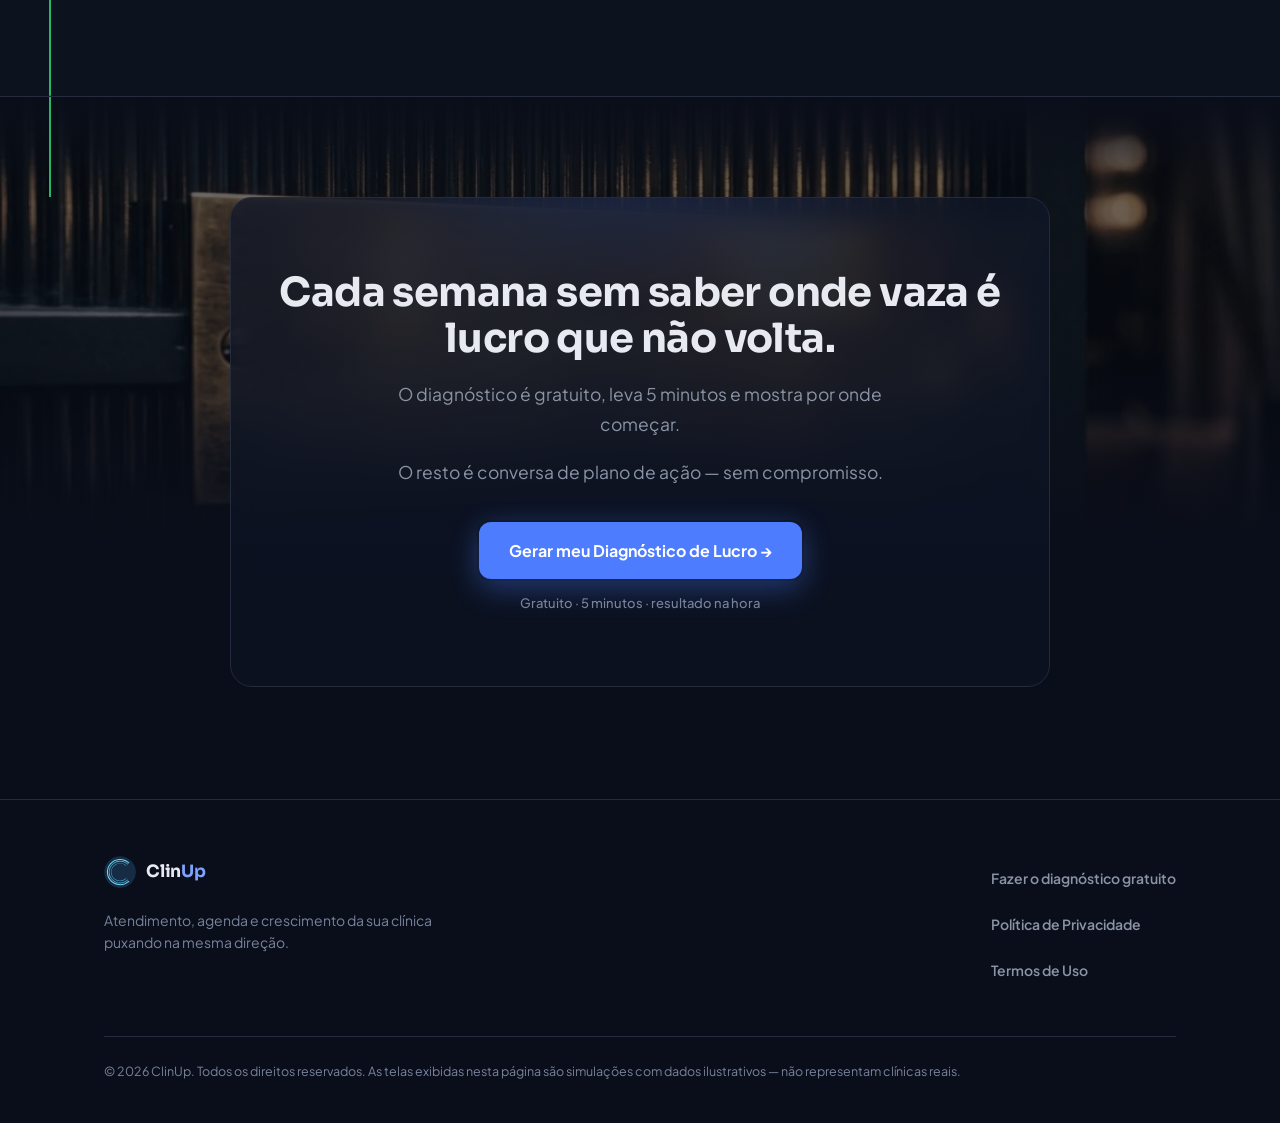
==== commit acd48b8f: "A virada: recepcao de clinica com movimento, no lugar do escritorio em Toquio A foto anterior (foto_" ====
--- a/public/index.html
+++ b/public/index.html
@@ -483,6 +483,7 @@
 /* Enquadramento por assunto: onde o que importa não está no centro. */
 #pilar-agenda .photo-bg img{object-position:62% center}   /* a cadeira vive à direita */
 #cta-final    .photo-bg img{object-position:center 42%}   /* a placa fica acima do meio */
+#transformacao .photo-bg img{object-position:58% center}  /* o atendimento acontece à direita */
 @media (max-width:640px){
   .photo-bg{height:min(46vh, 320px)}
 }
@@ -1400,7 +1401,7 @@
 
 <!-- ══════════ A TRANSFORMAÇÃO ══════════ -->
 <section class="sec transform has-photo" id="transformacao">
-  <div class="photo-bg" aria-hidden="true"><picture><source srcset="assets/images/foto_virada_medico.webp" type="image/webp"><img src="assets/images/foto_virada_medico.jpg" alt="" loading="lazy" width="1376" height="768"></picture></div>
+  <div class="photo-bg" aria-hidden="true"><picture><source srcset="assets/images/foto_virada_recepcao.webp" type="image/webp"><img src="assets/images/foto_virada_recepcao.jpg" alt="" loading="lazy" width="2400" height="1340"></picture></div>
   <div class="fio fio--gain" aria-hidden="true"><svg viewBox="0 0 28 100" preserveAspectRatio="none"><line class="fio-line" x1="14" y1="0" x2="14" y2="100" pathLength="1"/></svg></div>
   <div class="wrap transform-head photo-panel" data-stagger>
     <span class="kicker reveal">A virada</span>
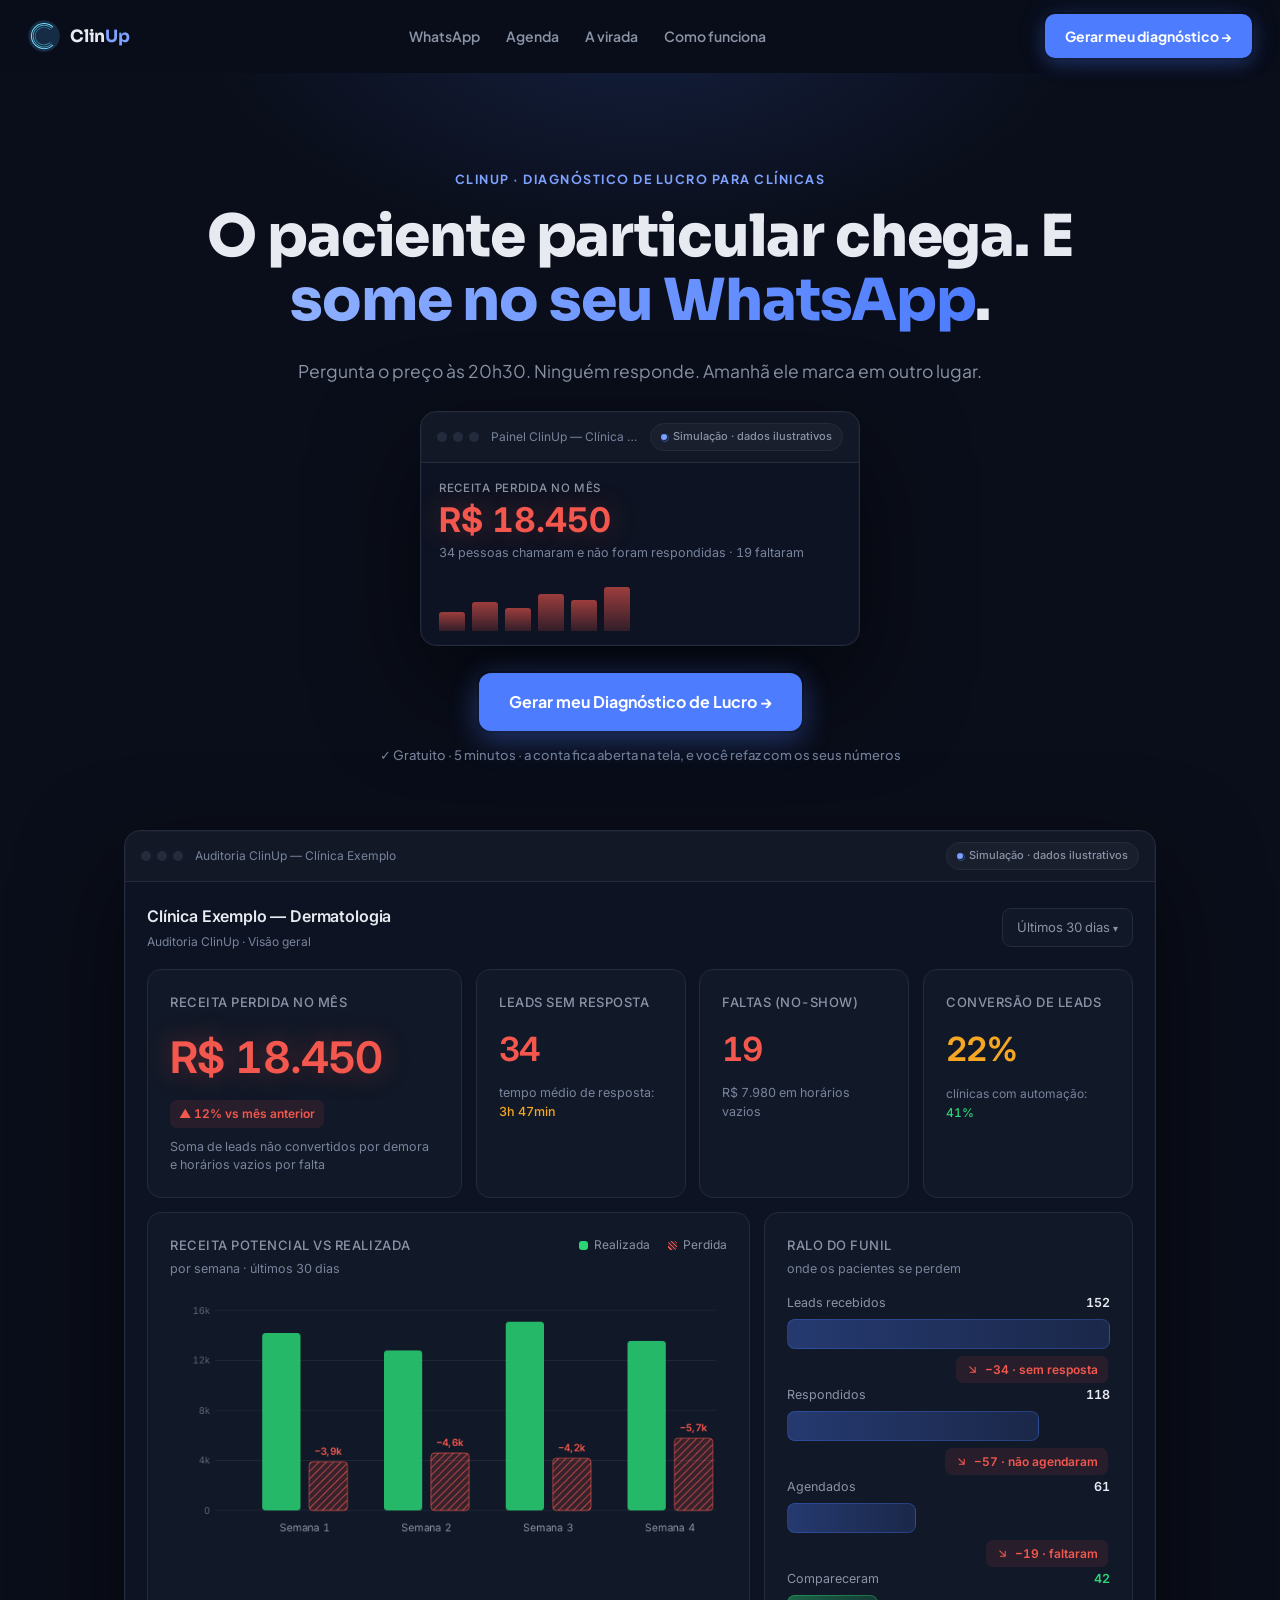
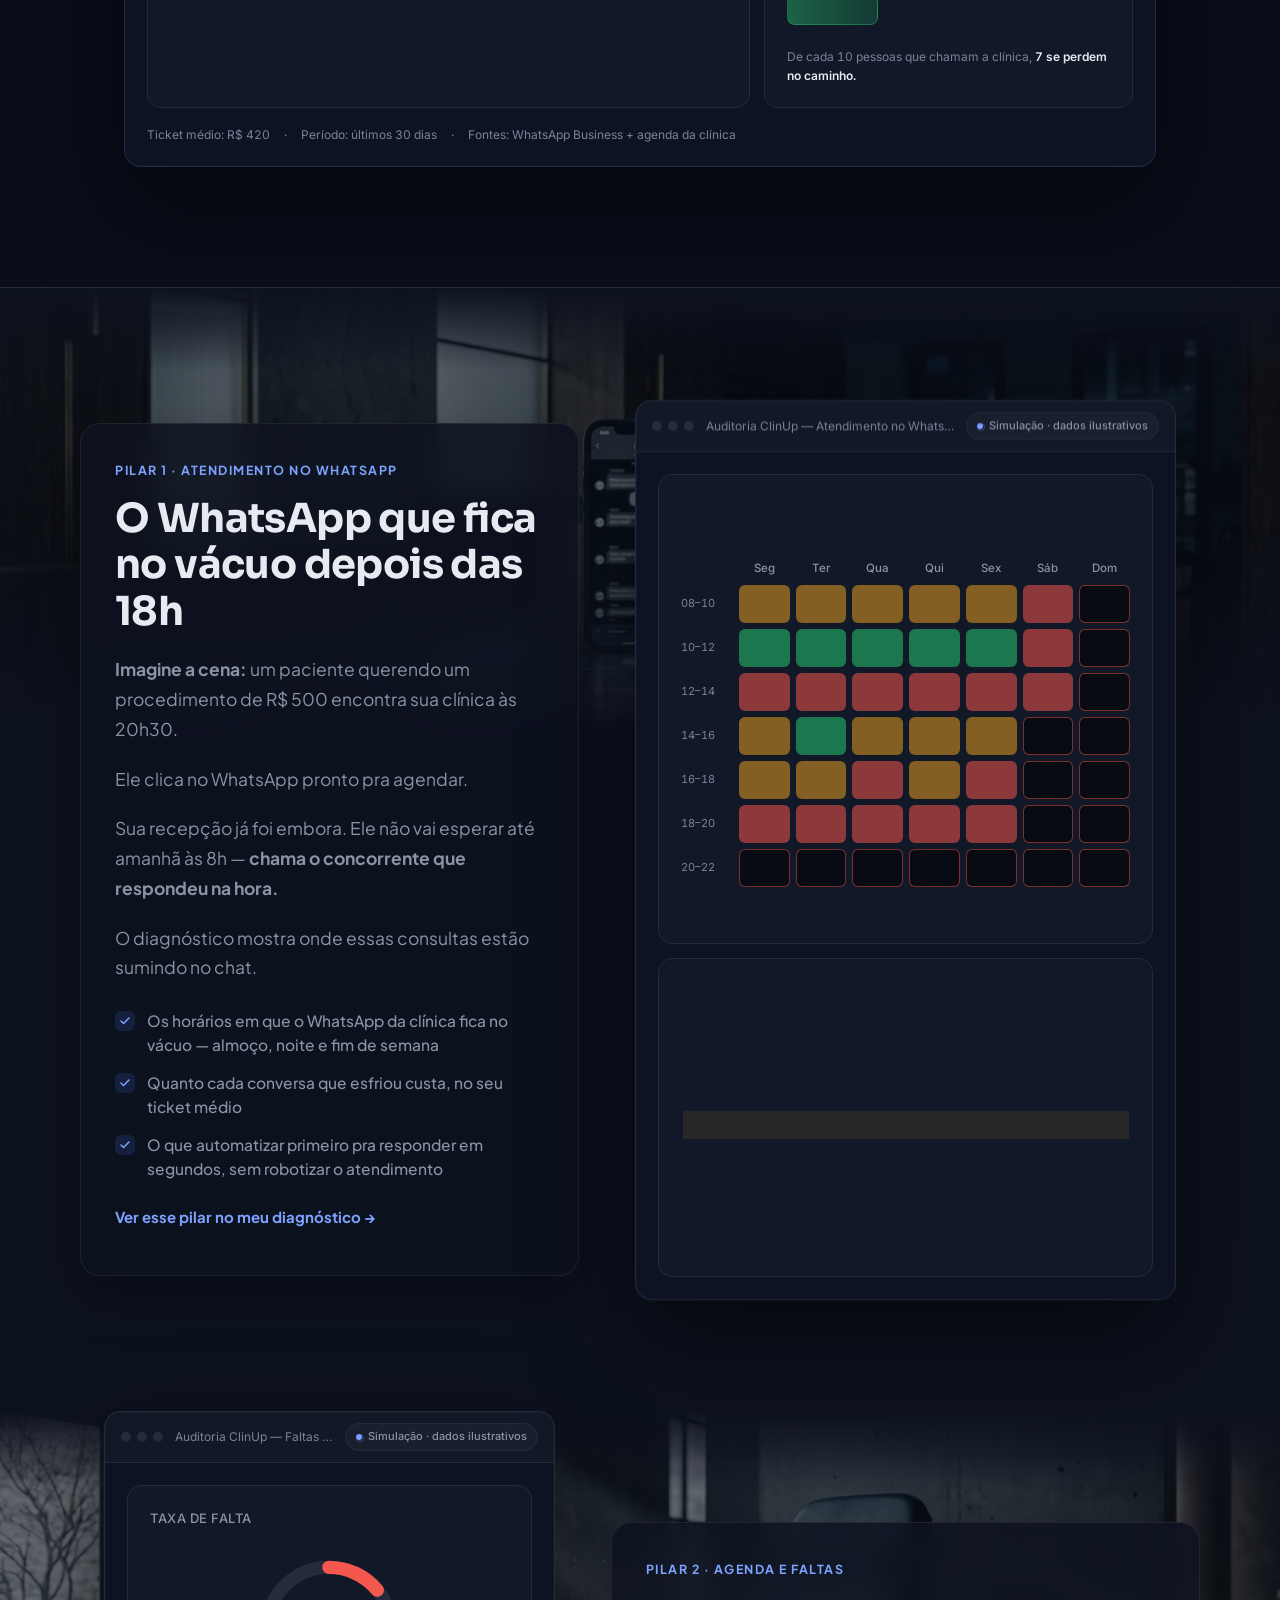
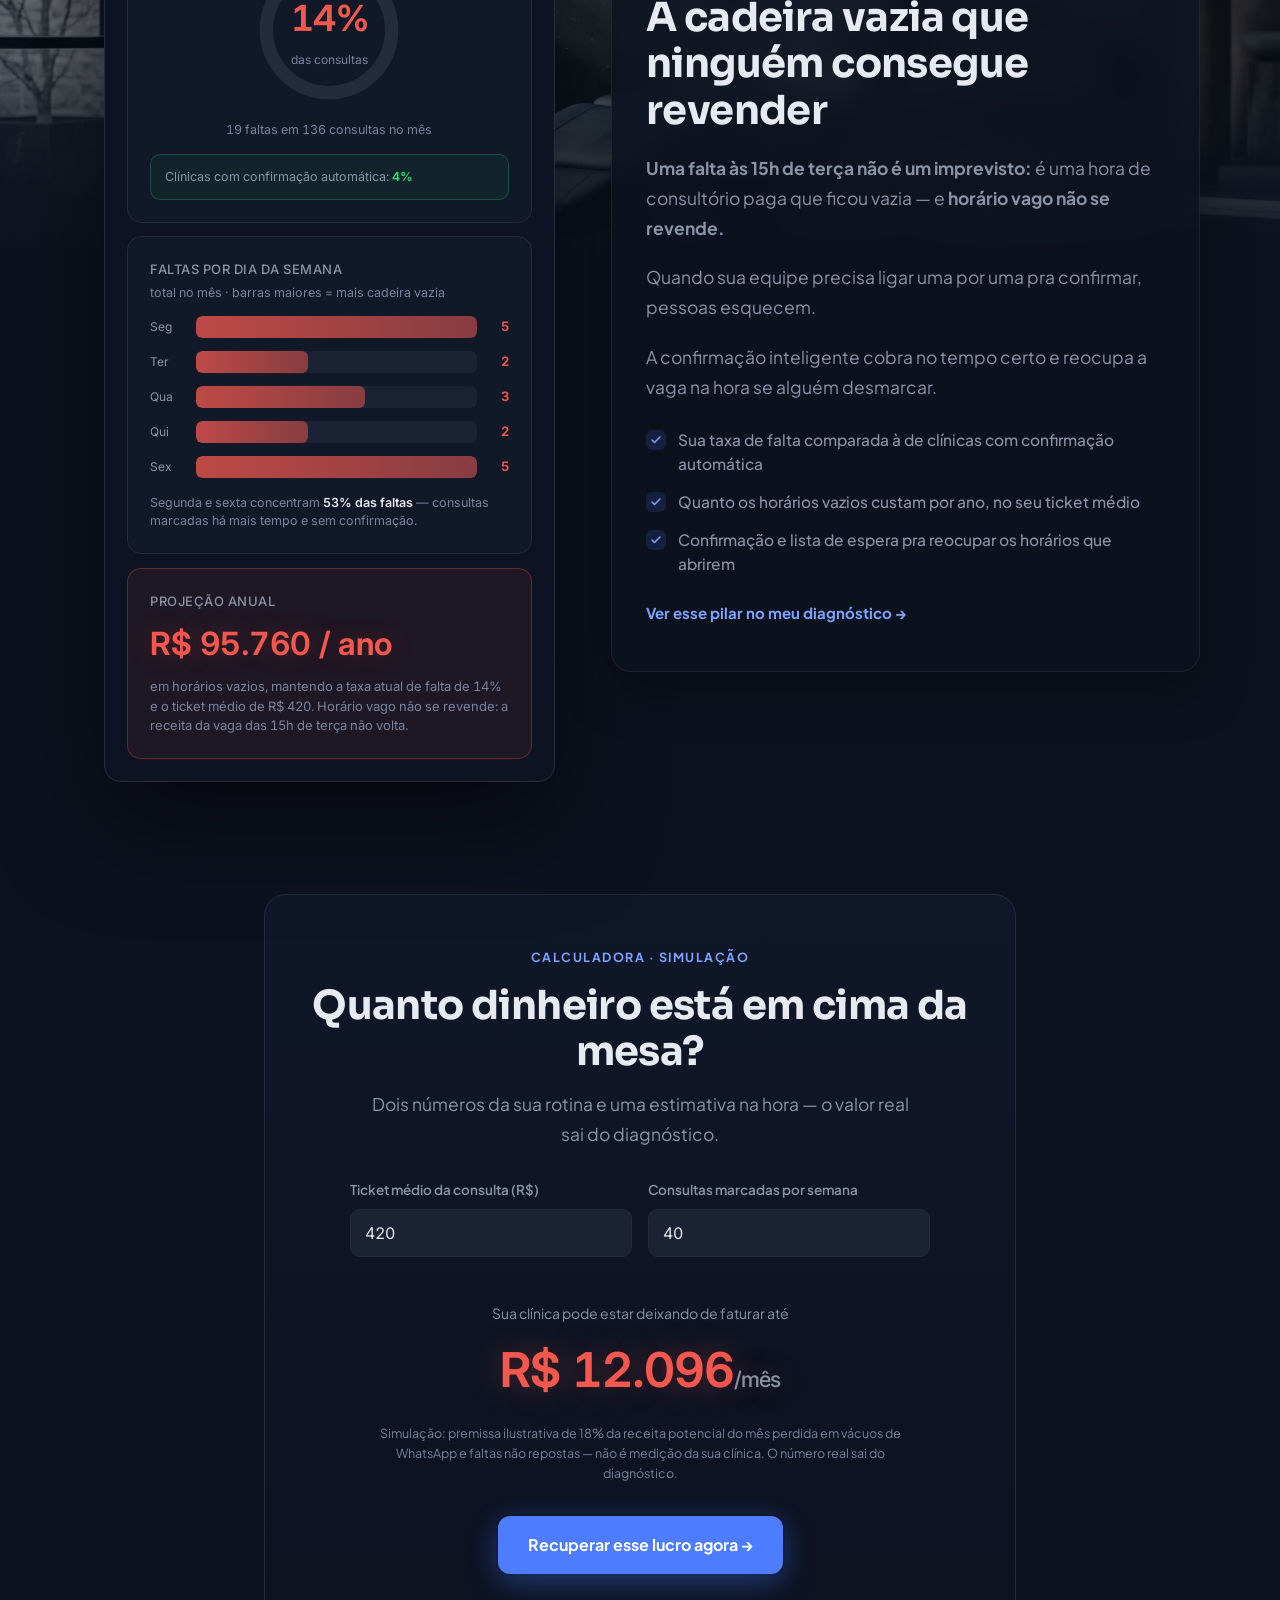
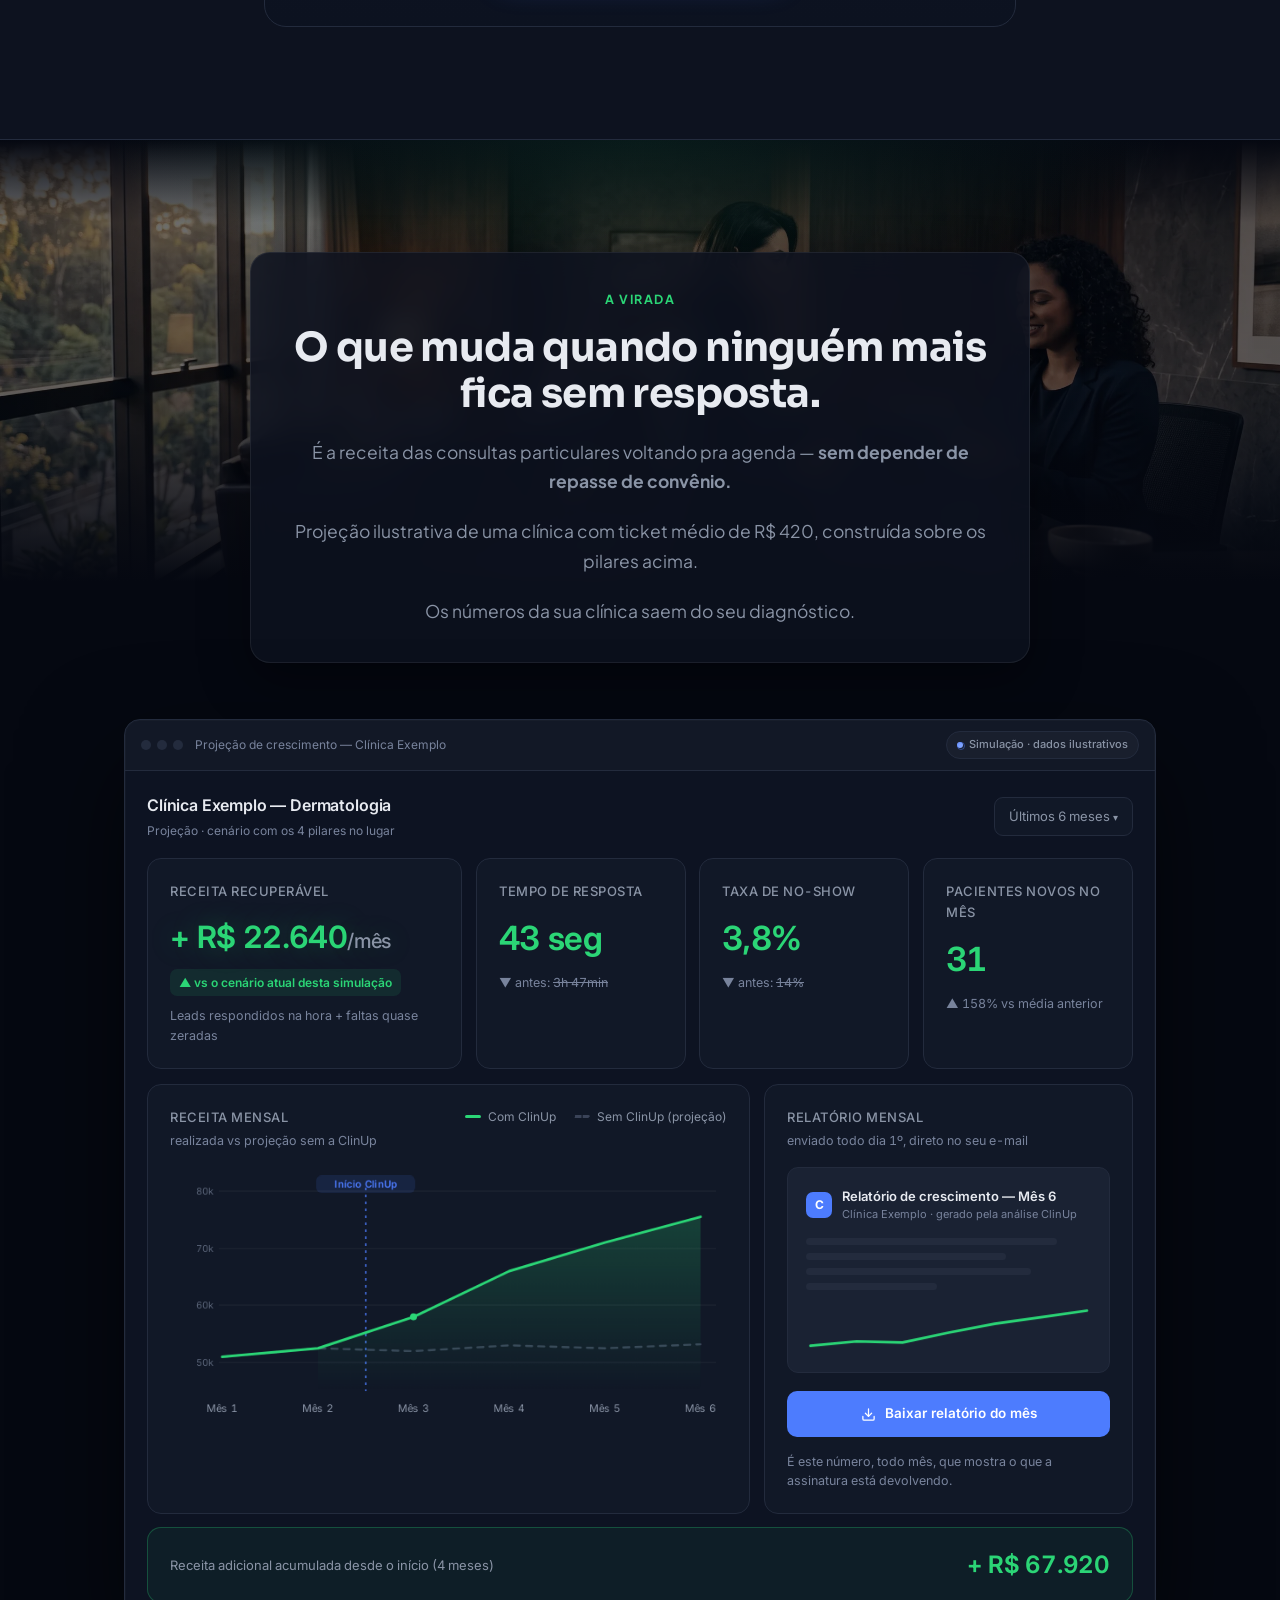
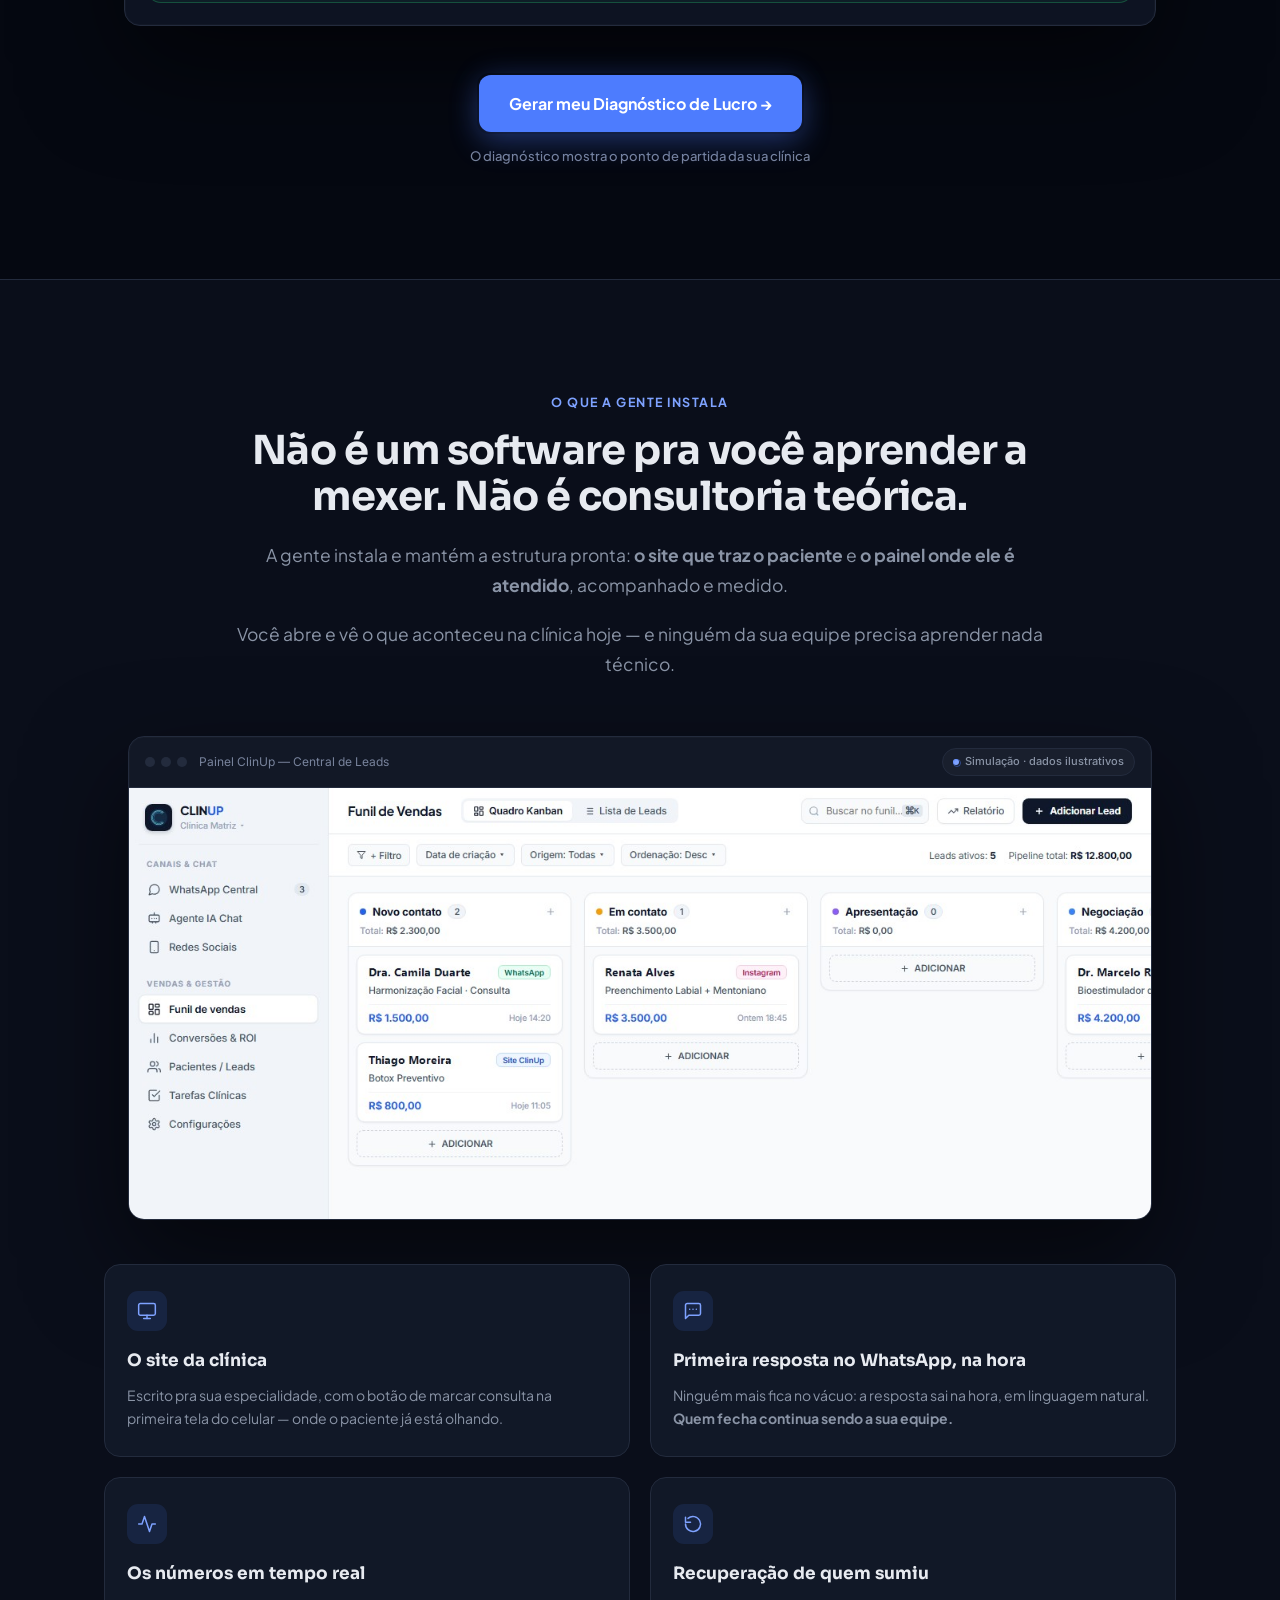
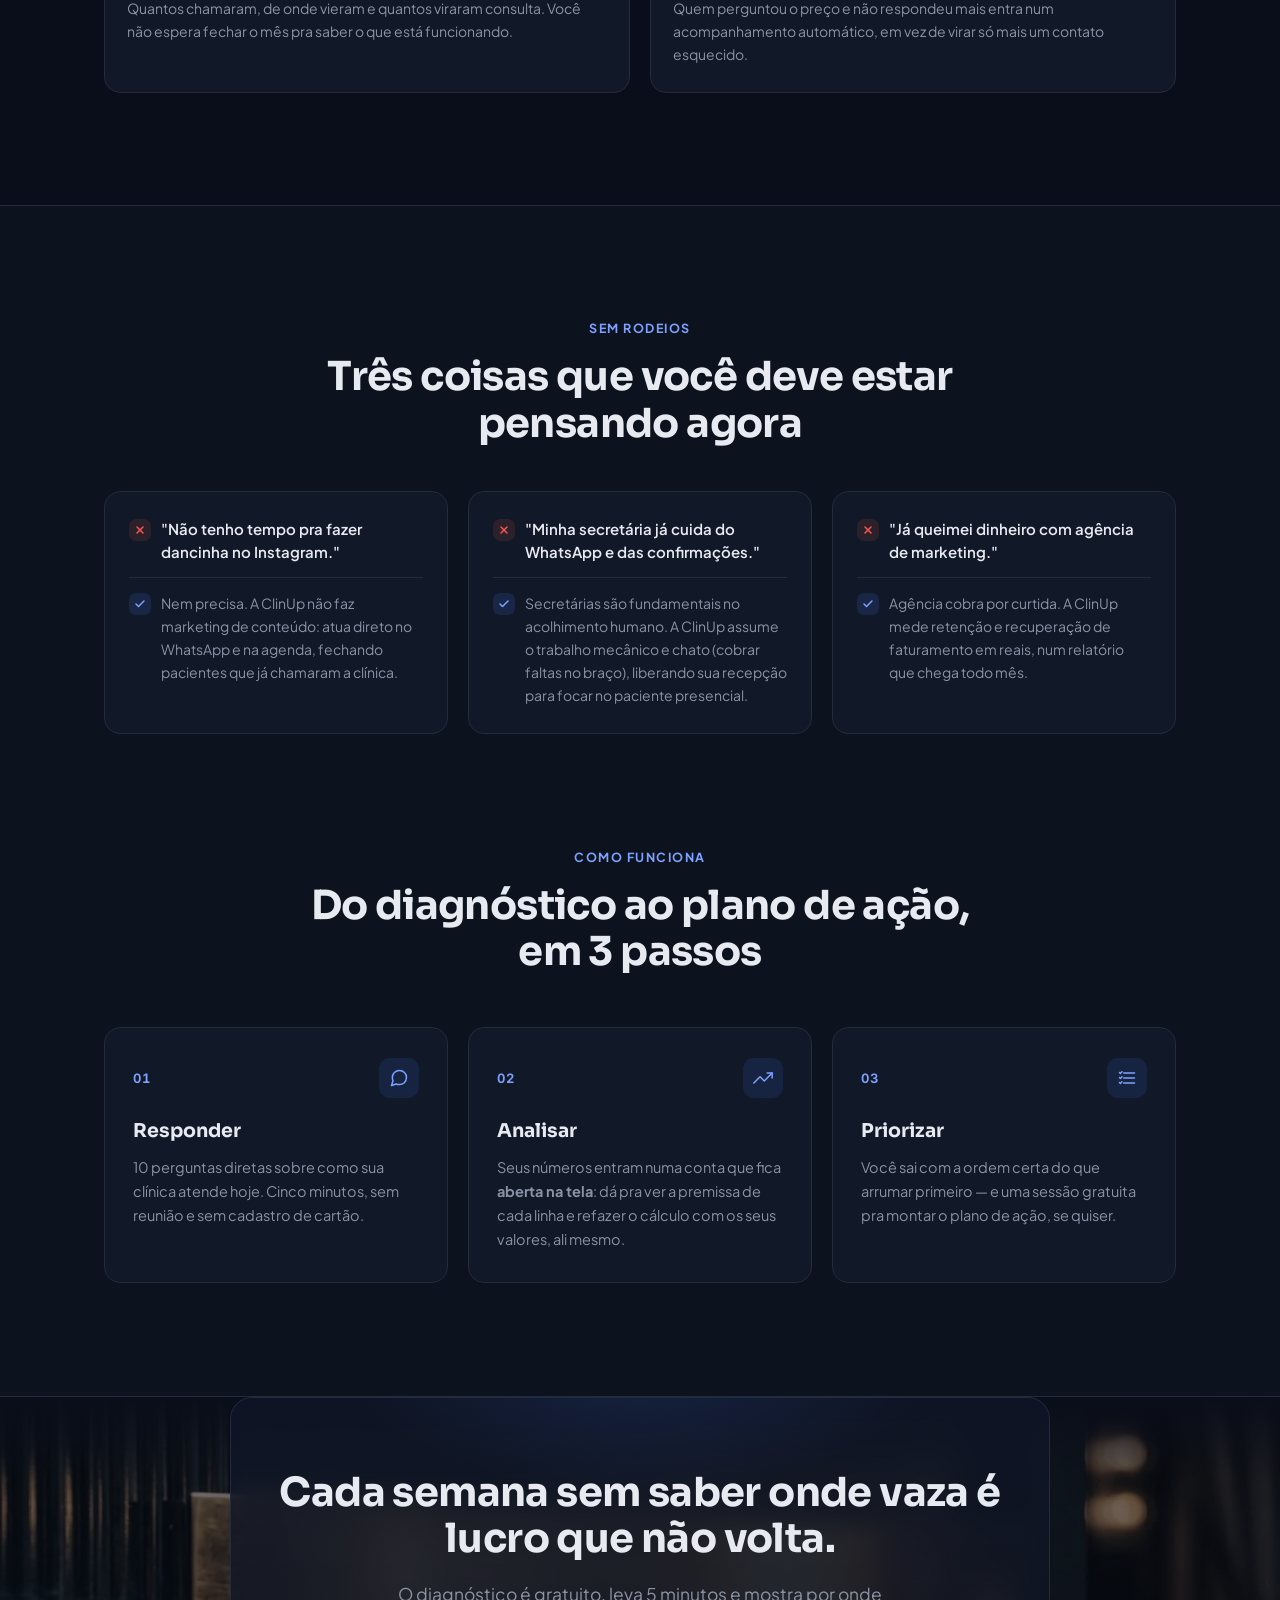
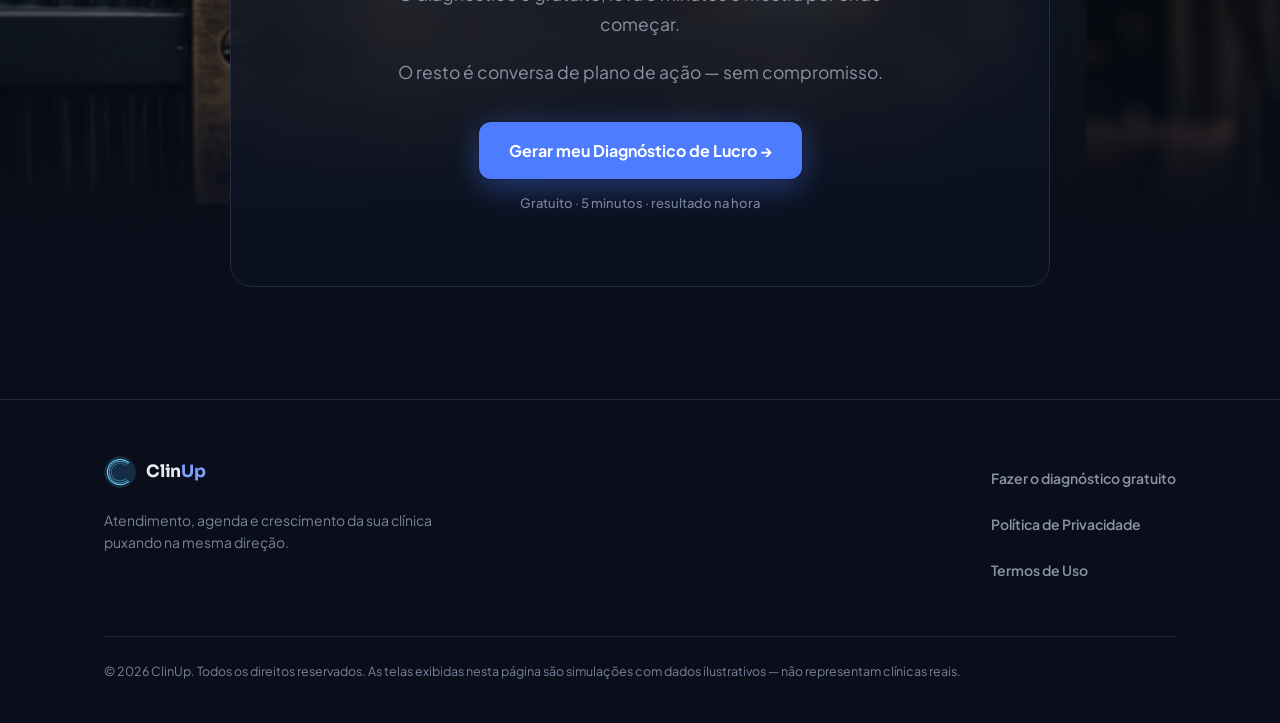
==== commit c6157b92: "Landing: remove o "Fio da Receita" da margem esquerda O Gabriel achou o traco verde da esquerda dest" ====
--- a/public/index.html
+++ b/public/index.html
@@ -534,34 +534,6 @@
 .transform-head.photo-panel{width:calc(100% - 48px)}
 @media (max-width:640px){ .photo-panel{padding:26px 20px;border-radius:16px} }
 
-/* ── Fio da Receita (SVG na margem, só telas largas) ─────────────── */
-.fio{
-  position:absolute;top:0;bottom:0;width:28px;pointer-events:none;display:none;z-index:0;
-  left:calc(50% - 560px - 44px);
-}
-@media (min-width:1240px){ .fio{display:block} }
-.fio svg{width:100%;height:100%;display:block}
-.fio-line{stroke:var(--action);stroke-opacity:.3;stroke-width:1.5;fill:none}
-/* depois da Virada o fio engrossa levemente e segue sólido até o fim */
-.fio--gain .fio-line{stroke:var(--gain);stroke-opacity:.85;stroke-width:2}
-html.js-anim .fio-line{stroke-dasharray:1;stroke-dashoffset:1;transition:stroke-dashoffset 900ms var(--ease-out)}
-html.js-anim .fio.is-visible .fio-line{stroke-dashoffset:0}
-.fio-drip{
-  position:absolute;left:11px;width:16px;height:0;
-  border-top:1.5px dashed var(--loss);transform:rotate(45deg);transform-origin:left center;
-  opacity:.7;
-}
-html.js-anim .fio-drip{opacity:0;transition:opacity var(--t-base) ease}
-html.js-anim .fio.is-visible .fio-drip{opacity:.7}
-html.js-anim .fio.is-visible .fio-drip:nth-of-type(2){transition-delay:180ms}
-html.js-anim .fio.is-visible .fio-drip:nth-of-type(3){transition-delay:360ms}
-.fio-node{
-  position:absolute;left:8px;width:12px;height:12px;border-radius:50%;
-  background:var(--action);box-shadow:0 0 14px rgba(77,124,254,.6);
-  opacity:.9;
-}
-html.js-anim .fio-node{opacity:0;transition:opacity var(--t-base) ease 300ms}
-html.js-anim .fio.is-visible .fio-node{opacity:.9}
 
 /* ── Counter-up "signature": pouso com glow + delta 150ms depois ── */
 html.js-anim .mk-kpi .mk-delta{
@@ -735,8 +707,6 @@
 @media (prefers-reduced-motion: reduce){
   html.js-anim .reveal{opacity:1;transform:none;transition:none;transition-delay:0s!important}
   html.js-anim .photo-bg:not(.is-visible) img{opacity:var(--photo-op);transition:none}
-  html.js-anim .fio-line{stroke-dashoffset:0;transition:none}
-  html.js-anim .fio-drip,html.js-anim .fio-node{opacity:.7;transition:none}
   html.js-anim .mk-kpi .mk-delta{opacity:1;transform:none;transition:none}
   .btn::after,.mk-v--glowloss,.motion-float,.motion-float-subtle,.mk-bar,.mk-b-loss{animation:none!important}
   /* o motor de dados vivos nem liga o .dv-on quando reduced-motion está
@@ -1011,7 +981,6 @@
 
 <!-- ══════════ HERO ══════════ -->
 <section class="hero">
-  <div class="fio" style="top:58%" aria-hidden="true"><svg viewBox="0 0 28 100" preserveAspectRatio="none"><line class="fio-line" x1="14" y1="0" x2="14" y2="100" pathLength="1"/></svg></div>
   <div class="wrap" data-stagger data-stagger-now>
     <span class="kicker reveal">ClinUp · Diagnóstico de Lucro para clínicas</span>
     <!-- Título curto por necessidade de celular: o anterior tinha 87
@@ -1179,12 +1148,6 @@
 <!-- ══════════ PILAR 1 · WHATSAPP ══════════ -->
 <section class="sec has-photo band-alt band-top" id="pilar-whatsapp">
   <div class="photo-bg" aria-hidden="true"><picture><source srcset="assets/images/foto_whatsapp_noite.webp" type="image/webp"><img src="assets/images/foto_whatsapp_noite.jpg" alt="" loading="lazy" width="1376" height="768"></picture></div>
-  <div class="fio" aria-hidden="true">
-    <svg viewBox="0 0 28 100" preserveAspectRatio="none"><line class="fio-line" x1="14" y1="0" x2="14" y2="100" pathLength="1"/></svg>
-    <i class="fio-drip" style="top:26%"></i>
-    <i class="fio-drip" style="top:52%"></i>
-    <i class="fio-drip" style="top:76%"></i>
-  </div>
   <div class="wrap zig">
     <div class="zig-copy photo-panel" data-stagger>
       <span class="kicker reveal reveal--left">Pilar 1 · Atendimento no WhatsApp</span>
@@ -1285,12 +1248,6 @@
 <!-- ══════════ PILAR 2 · AGENDA ══════════ -->
 <section class="sec has-photo band-alt" id="pilar-agenda" style="padding-top:0">
   <div class="photo-bg" aria-hidden="true"><picture><source srcset="assets/images/foto_cadeira_vazia.webp" type="image/webp"><img src="assets/images/foto_cadeira_vazia.jpg" alt="" loading="lazy" width="1376" height="768"></picture></div>
-  <div class="fio" aria-hidden="true">
-    <svg viewBox="0 0 28 100" preserveAspectRatio="none"><line class="fio-line" x1="14" y1="0" x2="14" y2="100" pathLength="1"/></svg>
-    <i class="fio-drip" style="top:22%"></i>
-    <i class="fio-drip" style="top:48%"></i>
-    <i class="fio-drip" style="top:72%"></i>
-  </div>
   <div class="wrap zig zig--flip">
     <div class="zig-copy photo-panel" data-stagger>
       <span class="kicker reveal reveal--right">Pilar 2 · Agenda e faltas</span>
@@ -1372,10 +1329,6 @@
 
 <!-- ══════════ CALCULADORA (SIMULAÇÃO) ══════════ -->
 <section class="sec band-alt" id="calculadora" style="padding-top:0">
-  <div class="fio" aria-hidden="true">
-    <svg viewBox="0 0 28 100" preserveAspectRatio="none"><line class="fio-line" x1="14" y1="0" x2="14" y2="100" pathLength="1"/></svg>
-    <span class="fio-node" style="top:54%"></span>
-  </div>
   <div class="wrap wrap--narrow">
     <div class="calc-card reveal">
       <span class="kicker">Calculadora · Simulação</span>
@@ -1402,7 +1355,6 @@
 <!-- ══════════ A TRANSFORMAÇÃO ══════════ -->
 <section class="sec transform has-photo" id="transformacao">
   <div class="photo-bg" aria-hidden="true"><picture><source srcset="assets/images/foto_virada_recepcao.webp" type="image/webp"><img src="assets/images/foto_virada_recepcao.jpg" alt="" loading="lazy" width="2400" height="1340"></picture></div>
-  <div class="fio fio--gain" aria-hidden="true"><svg viewBox="0 0 28 100" preserveAspectRatio="none"><line class="fio-line" x1="14" y1="0" x2="14" y2="100" pathLength="1"/></svg></div>
   <div class="wrap transform-head photo-panel" data-stagger>
     <span class="kicker reveal">A virada</span>
     <h2 class="reveal">O que muda quando ninguém mais fica sem resposta.</h2>
@@ -1557,7 +1509,6 @@
      Absorveu o bloco "Clareza do modelo": o título vem de lá (mata as
      duas objeções de uma vez) e o print prova o que ele afirma. -->
 <section class="sec" id="o-que-instala">
-  <div class="fio fio--gain" aria-hidden="true"><svg viewBox="0 0 28 100" preserveAspectRatio="none"><line class="fio-line" x1="14" y1="0" x2="14" y2="100" pathLength="1"/></svg></div>
   <div class="wrap">
     <div class="steps-head install-head" data-stagger>
       <span class="kicker reveal">O que a gente instala</span>
@@ -1622,7 +1573,6 @@
 
 <!-- ══════════ OBJEÇÕES ══════════ -->
 <section class="sec band-alt band-top" id="objecoes">
-  <div class="fio fio--gain" aria-hidden="true"><svg viewBox="0 0 28 100" preserveAspectRatio="none"><line class="fio-line" x1="14" y1="0" x2="14" y2="100" pathLength="1"/></svg></div>
   <div class="wrap">
     <div class="obj-head" data-stagger>
       <span class="kicker reveal">Sem rodeios</span>
@@ -1665,7 +1615,6 @@
 
 <!-- ══════════ COMO FUNCIONA ══════════ -->
 <section class="sec band-alt band-bot" id="como-funciona" style="padding-top:0">
-  <div class="fio fio--gain" aria-hidden="true"><svg viewBox="0 0 28 100" preserveAspectRatio="none"><line class="fio-line" x1="14" y1="0" x2="14" y2="100" pathLength="1"/></svg></div>
   <div class="wrap">
     <div class="steps-head" data-stagger>
       <span class="kicker reveal">Como funciona</span>
@@ -1703,7 +1652,6 @@
 <!-- ══════════ FECHAMENTO ══════════ -->
 <section class="sec has-photo" id="cta-final" style="padding-top:0">
   <div class="photo-bg" aria-hidden="true"><picture><source srcset="assets/images/foto_latao_entrada.webp" type="image/webp"><img src="assets/images/foto_latao_entrada.jpg" alt="" loading="lazy" width="1376" height="768"></picture></div>
-  <div class="fio fio--gain" style="bottom:40%" aria-hidden="true"><svg viewBox="0 0 28 100" preserveAspectRatio="none"><line class="fio-line" x1="14" y1="0" x2="14" y2="100" pathLength="1"/></svg></div>
   <div class="wrap">
     <div class="final-card reveal">
       <h2>Cada semana sem saber onde vaza é lucro que não volta.</h2>
@@ -1840,7 +1788,7 @@
   onScroll();
 
   // Reveal no scroll (uma vez por elemento) + failsafe: nada fica invisível.
-  // Fotos editoriais (.photo-bg) e o Fio da Receita (.fio) entram no mesmo IO.
+  // As fotos editoriais (.photo-bg) entram no mesmo IO do reveal.
   //
   // Cascata: um container com [data-stagger] NÃO anima a si próprio — ele
   // solta os filhos .reveal em sequência de 80ms, pra o conteúdo "pousar"
@@ -1864,14 +1812,14 @@
   // filhos de um grupo não são observados individualmente — quem os solta
   // é o grupo, senão cada um dispararia sozinho e a cascata some
   var els = [].filter.call(
-    document.querySelectorAll('.reveal, .photo-bg, .fio'),
+    document.querySelectorAll('.reveal, .photo-bg'),
     function (el) { return !el.parentElement || !el.parentElement.closest('[data-stagger]'); }
   );
   var watched = [].concat([].slice.call(els), [].slice.call(groups));
 
   if (reduce || !('IntersectionObserver' in window) || !document.documentElement.classList.contains('js-anim')) {
     // fallback: tudo visível de uma vez, sem delay nenhum
-    document.querySelectorAll('.reveal, .photo-bg, .fio').forEach(function (el) {
+    document.querySelectorAll('.reveal, .photo-bg').forEach(function (el) {
       el.style.transitionDelay = '';
       el.classList.add('is-visible');
     });
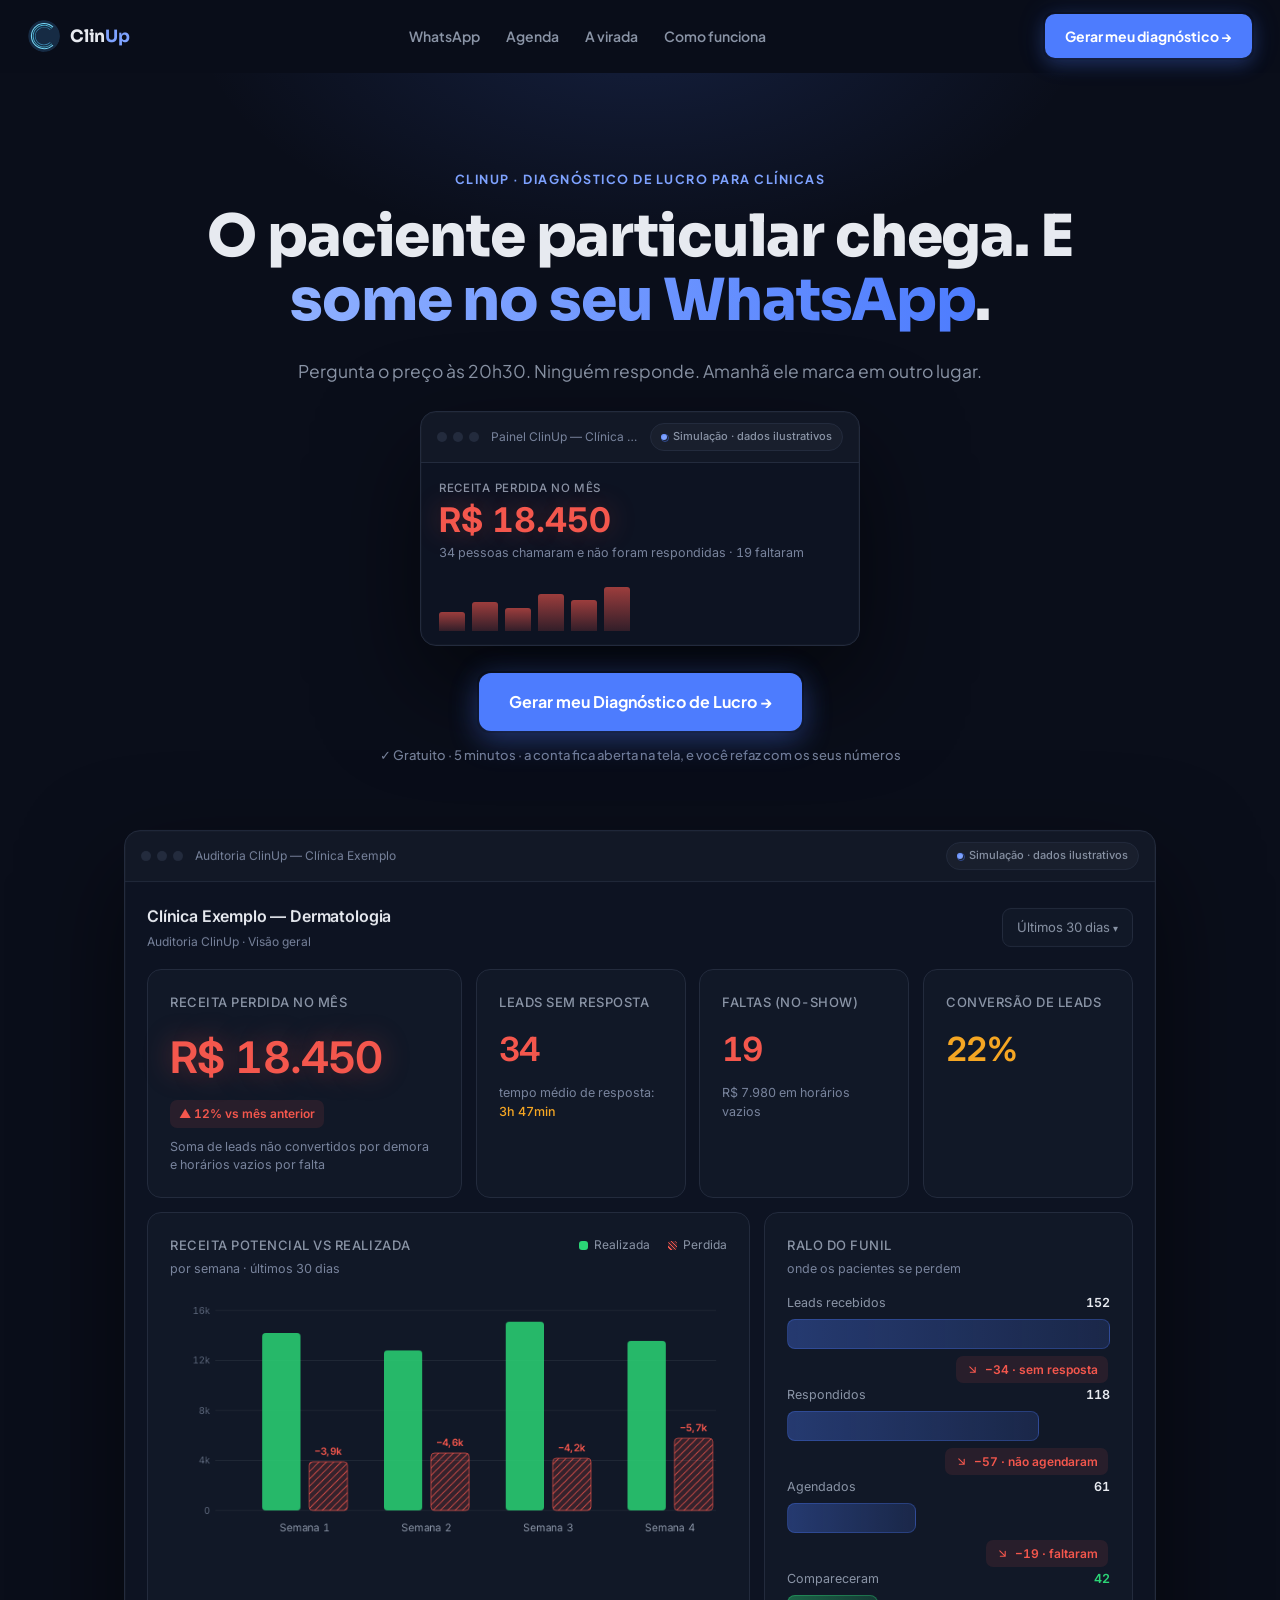
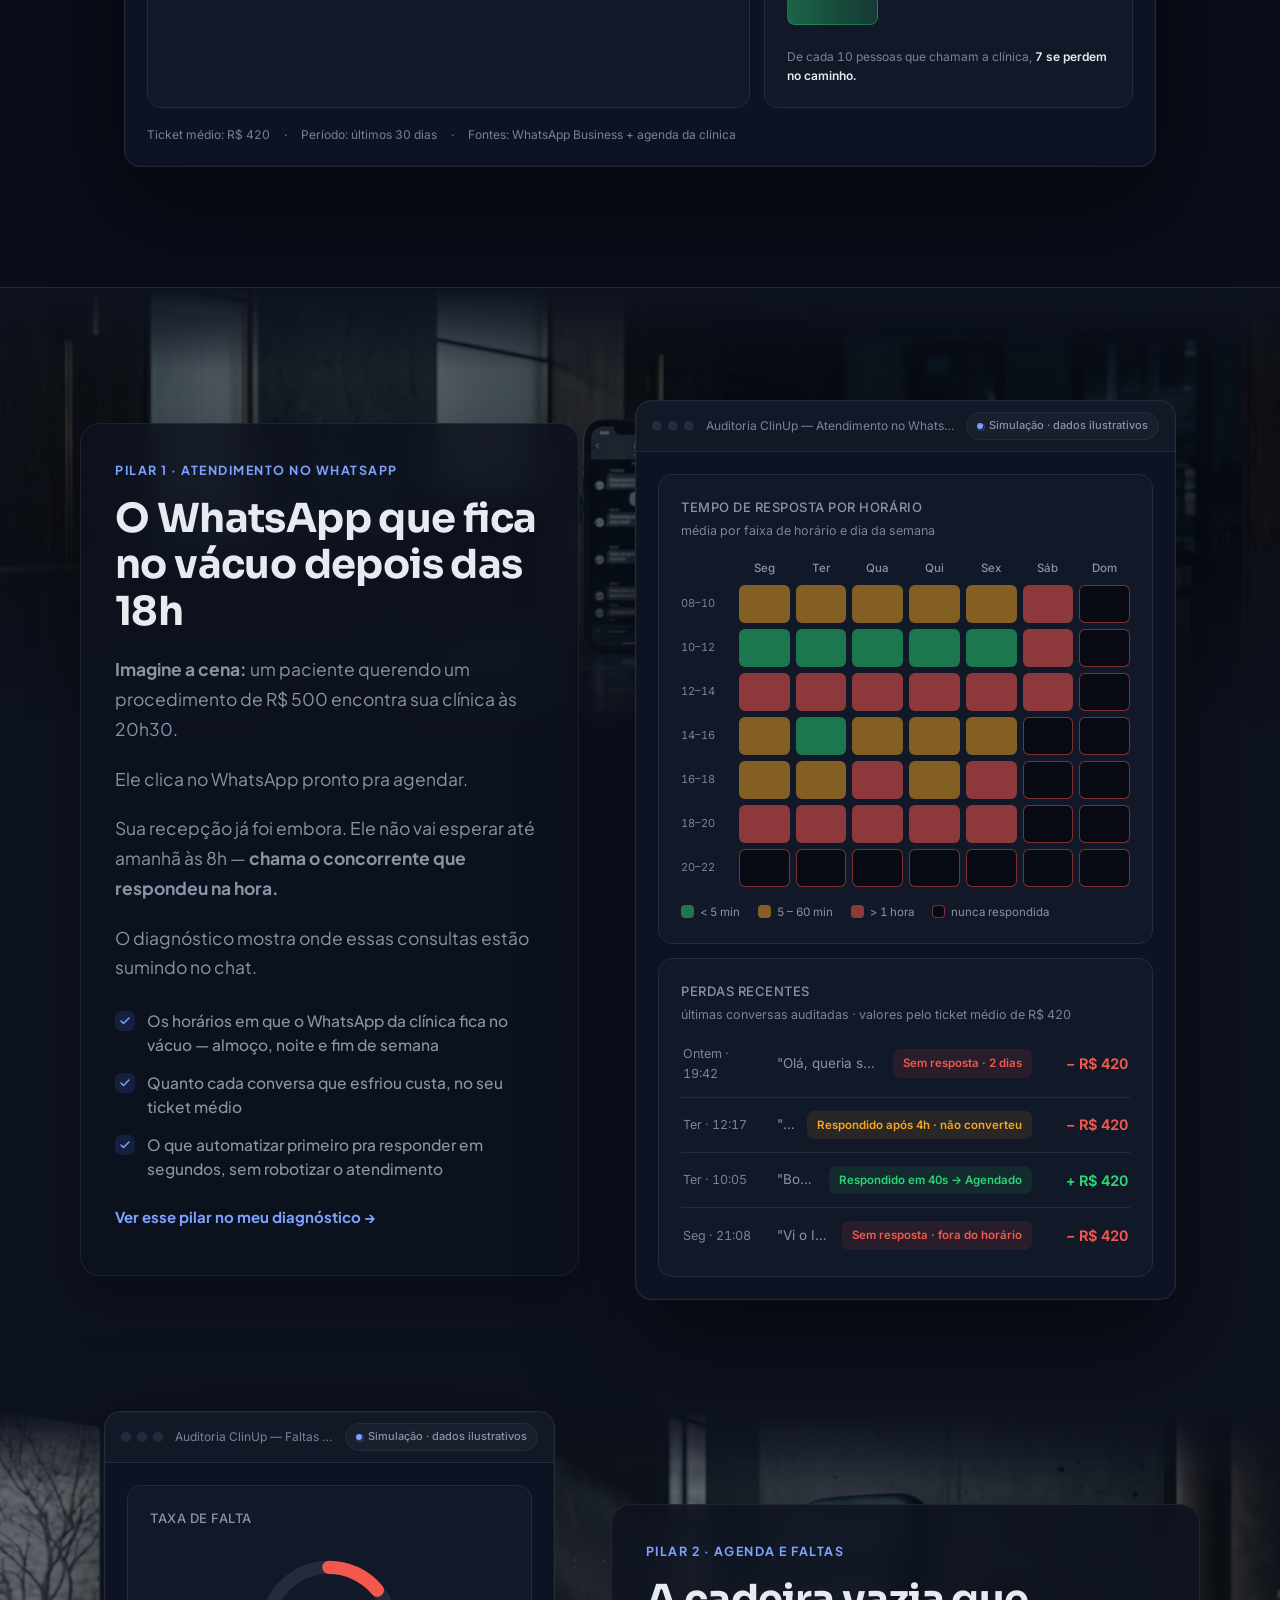
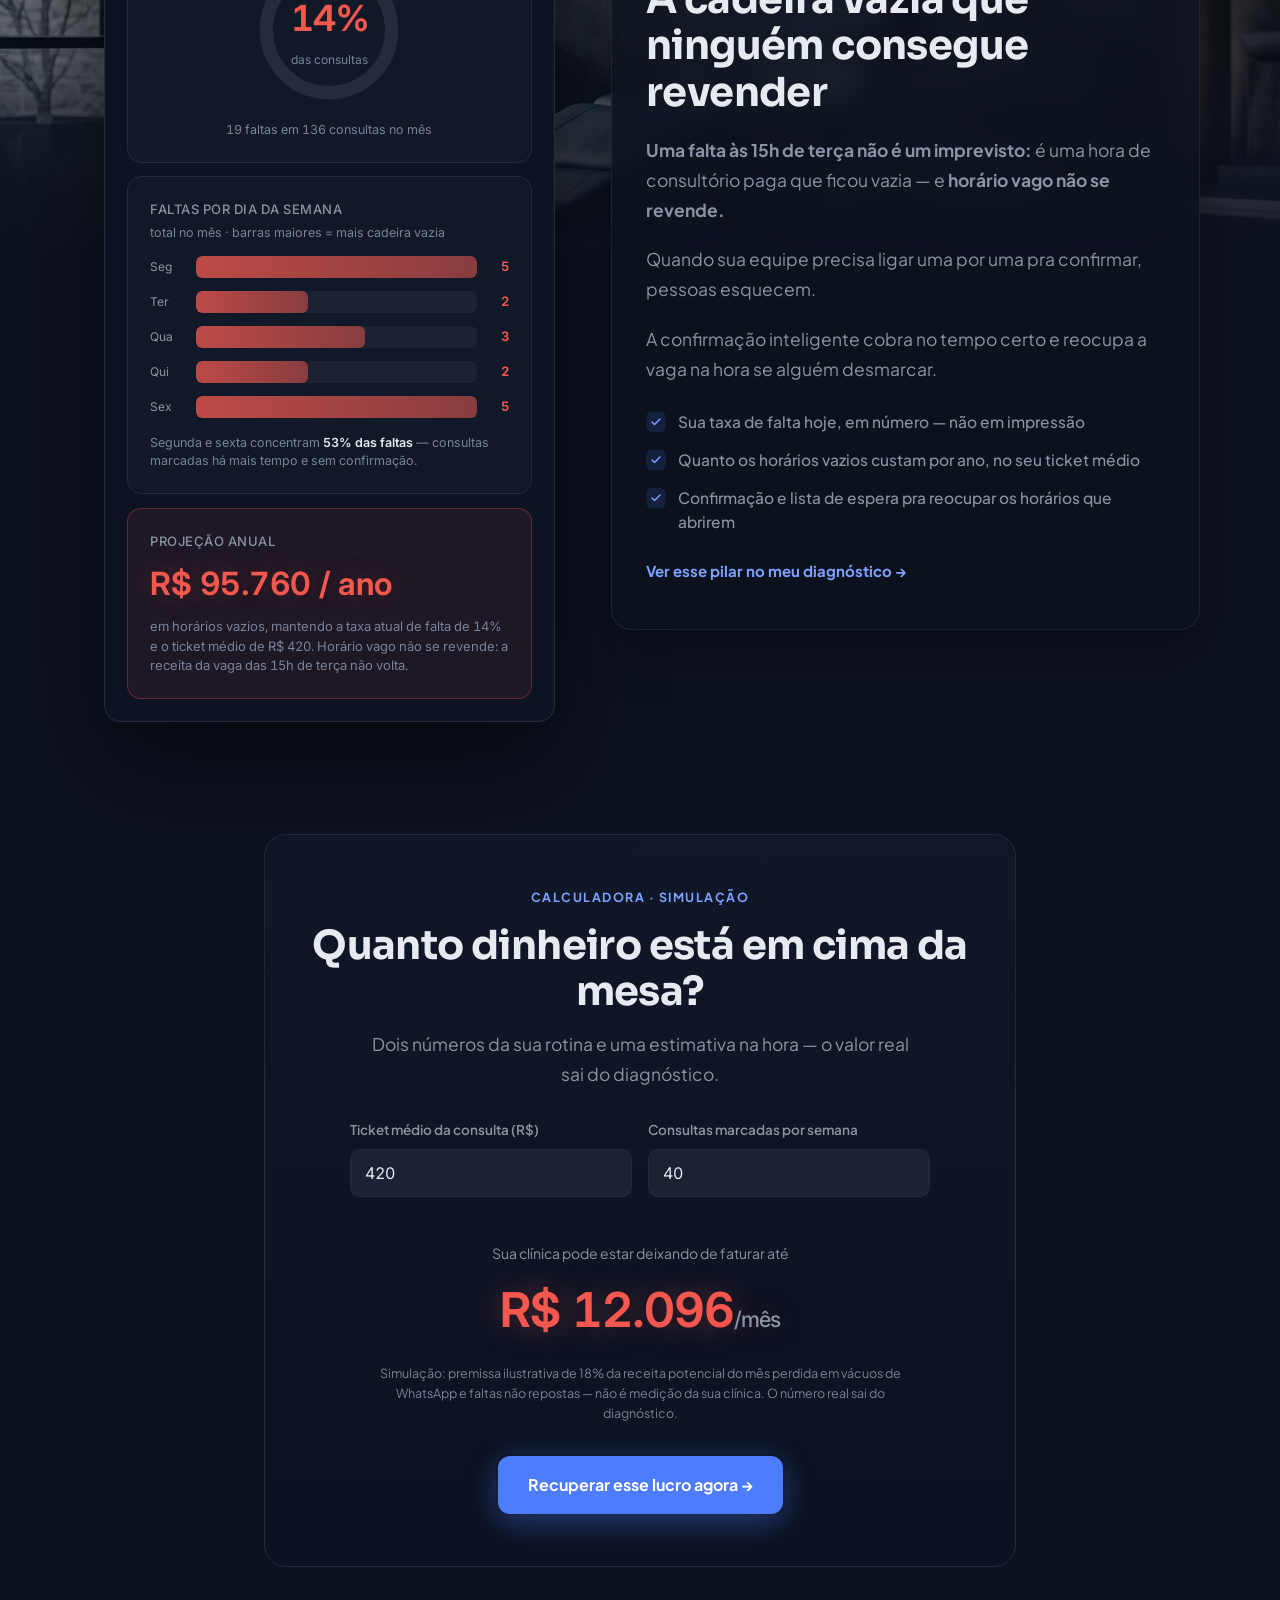
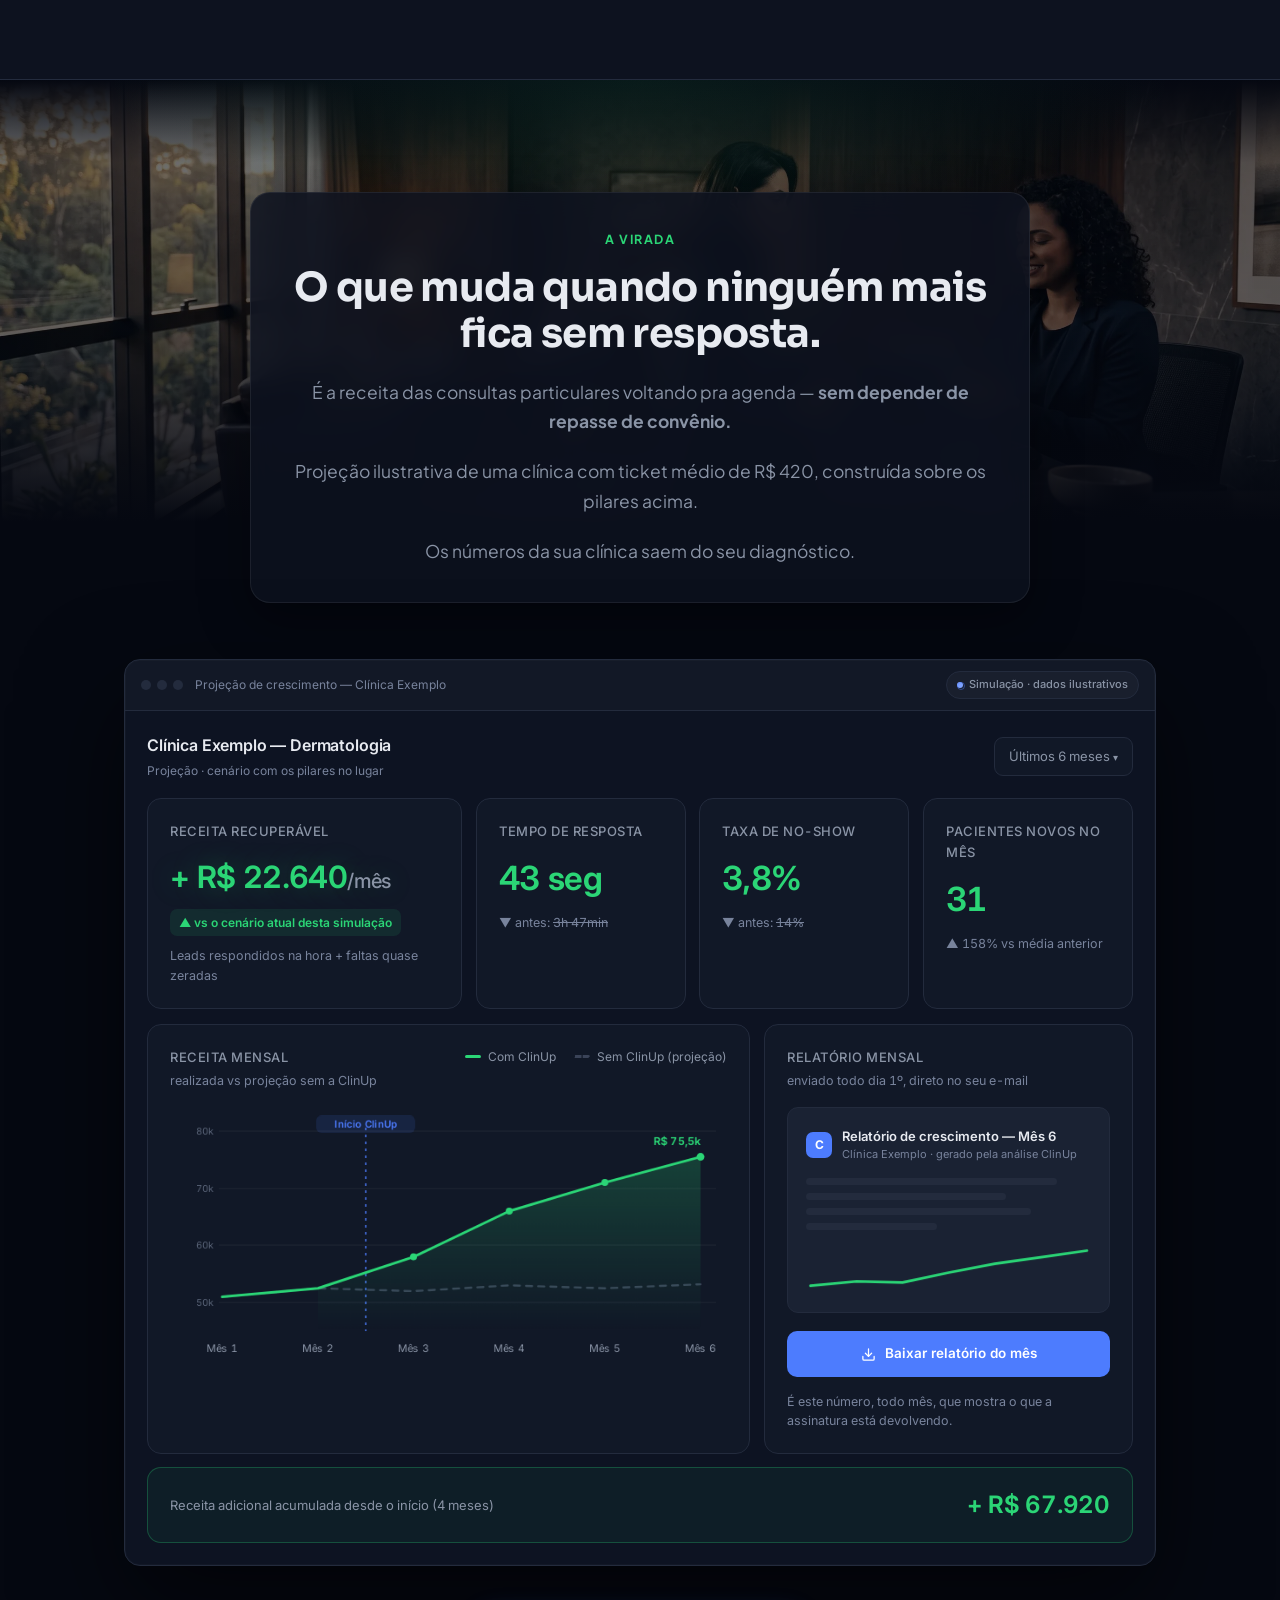
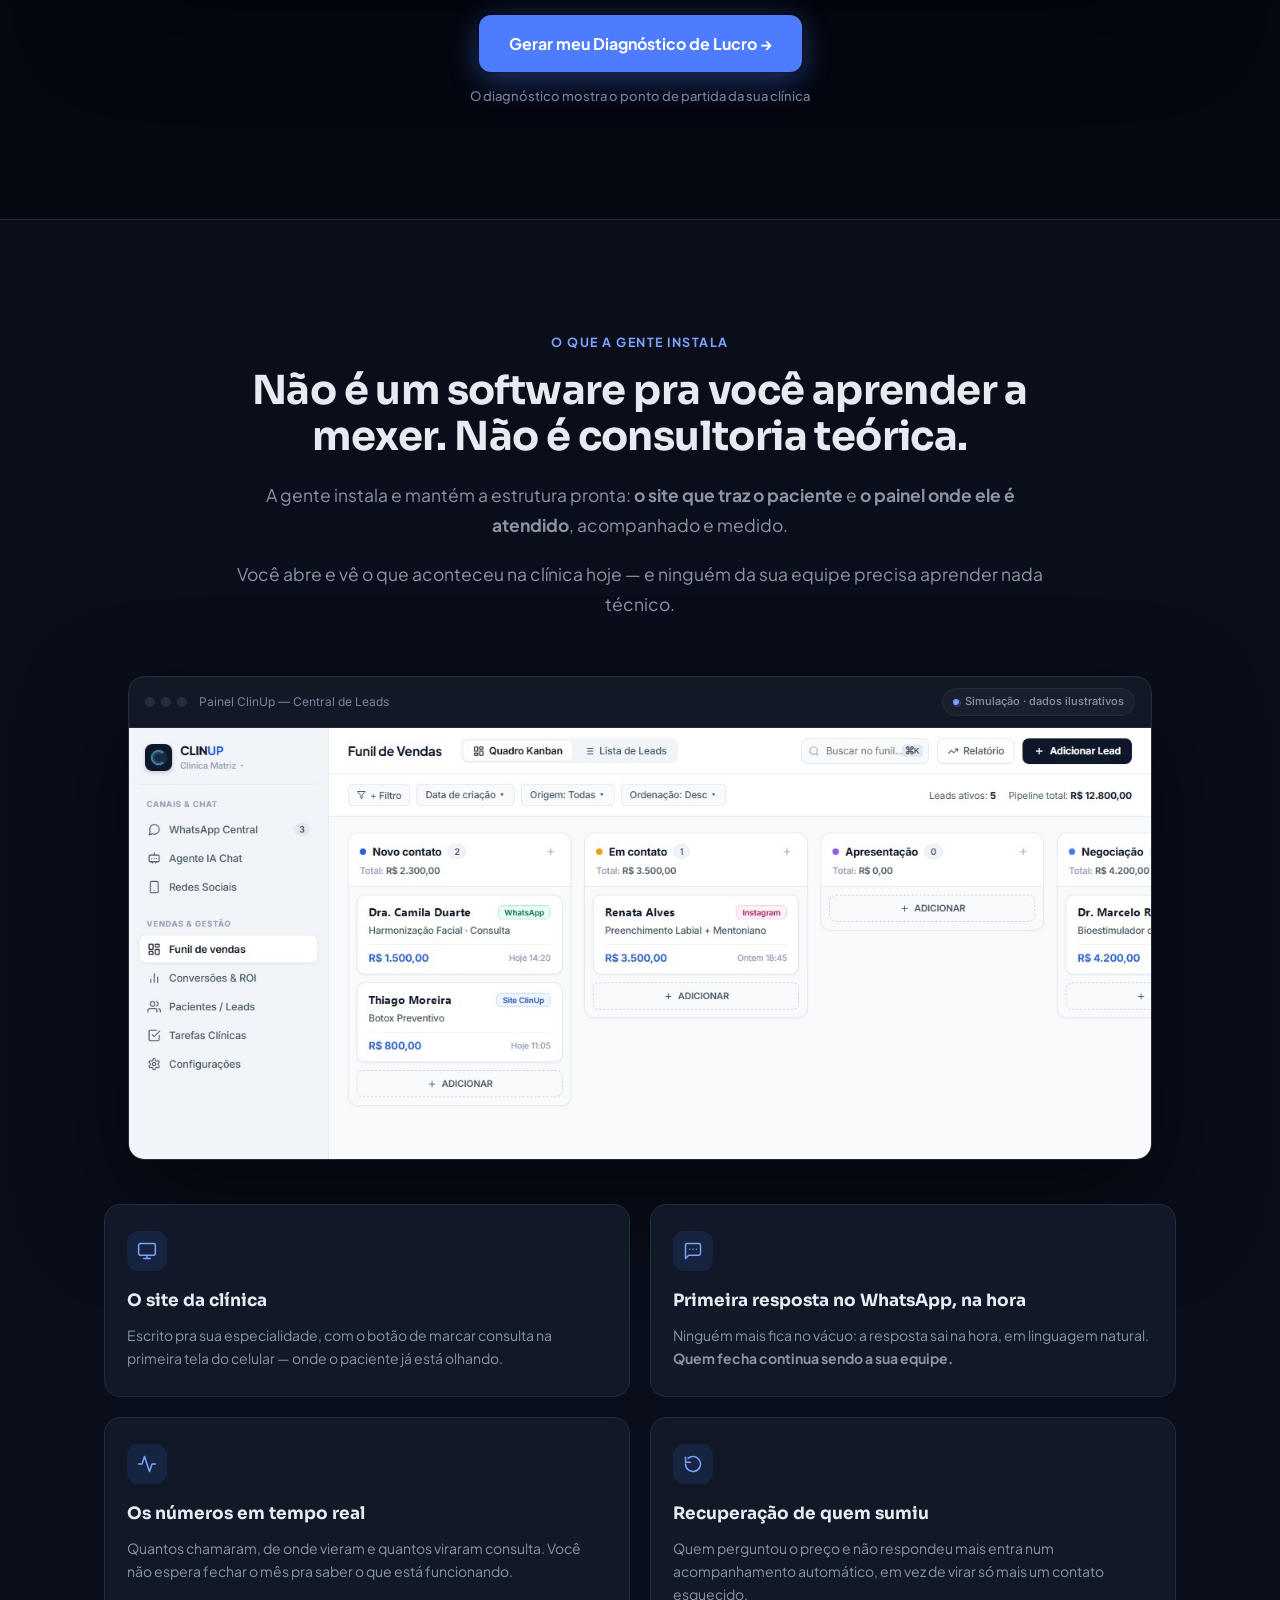
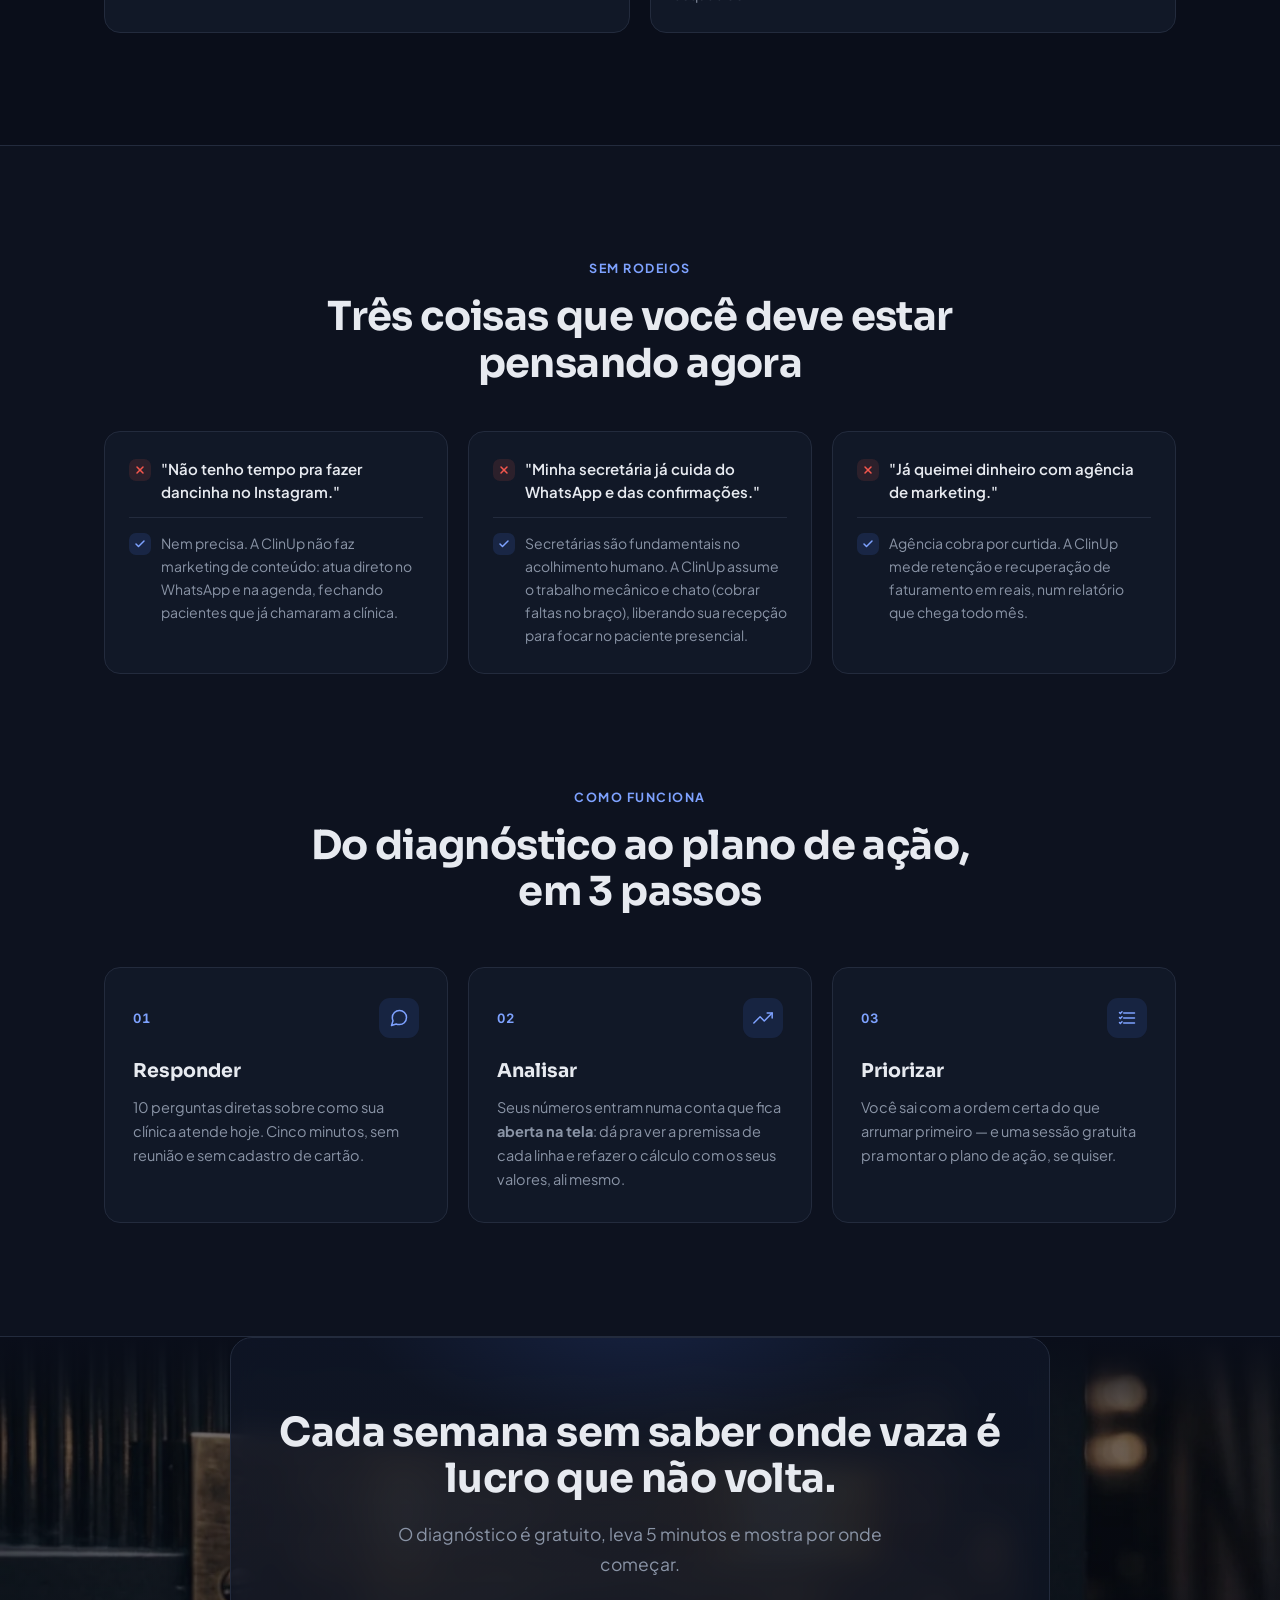
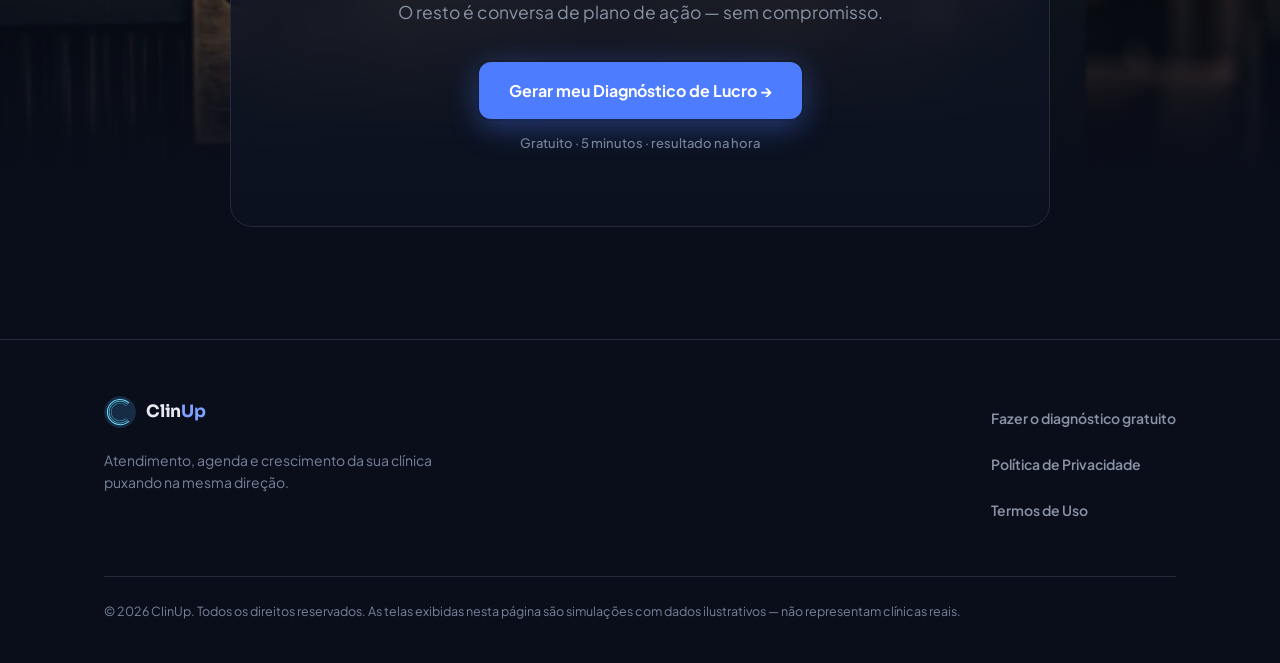
==== commit 519e9031: "Aviso de lead por e-mail e ajustes de texto na home - lead-sync: envia e-mail (Resend) a cada lead c" ====
--- a/public/index.html
+++ b/public/index.html
@@ -1057,7 +1057,6 @@
           <div class="mk-card mk-kpi">
             <div class="mk-h">Conversão de leads</div>
             <div class="mk-v num mk-v--warn"><span class="cnt" data-target="22" data-suffix="%">22%</span></div>
-            <div class="mk-bench num">clínicas com automação: <em>41%</em></div>
           </div>
         </div>
 
@@ -1256,7 +1255,7 @@
       <p class="lead reveal reveal--right">Quando sua equipe precisa ligar uma por uma pra confirmar, pessoas esquecem.</p>
       <p class="lead reveal reveal--right">A confirmação inteligente cobra no tempo certo e reocupa a vaga na hora se alguém desmarcar.</p>
       <ul class="checks reveal reveal--right">
-        <li>Sua taxa de falta comparada à de clínicas com confirmação automática</li>
+        <li>Sua taxa de falta hoje, em número — não em impressão</li>
         <li>Quanto os horários vazios custam por ano, no seu ticket médio</li>
         <li>Confirmação e lista de espera pra reocupar os horários que abrirem</li>
       </ul>
@@ -1282,7 +1281,6 @@
               <div class="mk-donut-mid"><div class="v num"><span class="cnt" data-target="14" data-suffix="%">14%</span></div><div class="l">das consultas</div></div>
             </div>
             <div class="mk-sub num">19 faltas em 136 consultas no mês</div>
-            <div class="mk-benchbox num">Clínicas com confirmação automática: <b>4%</b></div>
           </div>
 
           <div class="mk-card" style="margin-top:14px">
@@ -1376,7 +1374,7 @@
         <div class="mk-head">
           <div>
             <div class="mk-who">Clínica Exemplo — Dermatologia</div>
-            <div class="mk-whosub">Projeção · cenário com os 4 pilares no lugar</div>
+            <div class="mk-whosub">Projeção · cenário com os pilares no lugar</div>
           </div>
           <div class="mk-pill">Últimos 6 meses <span style="font-size:10px">▾</span></div>
         </div>
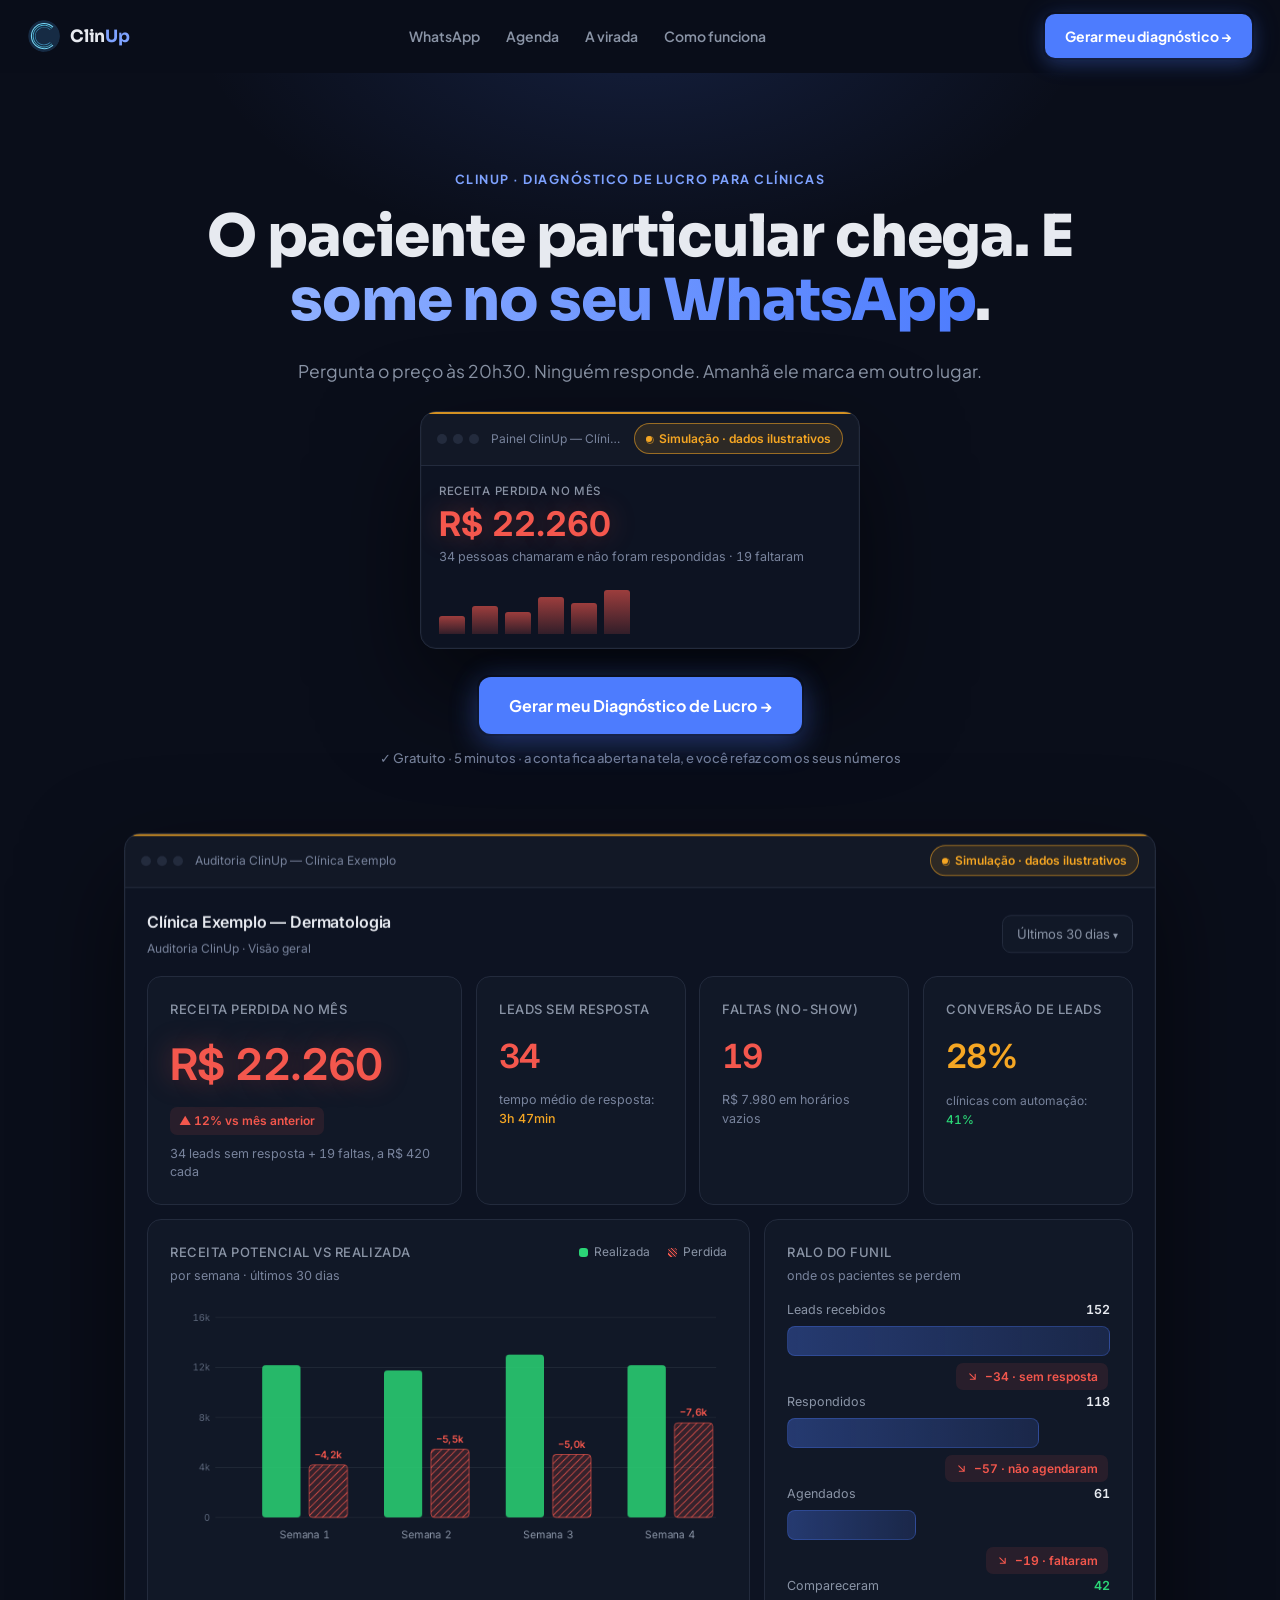
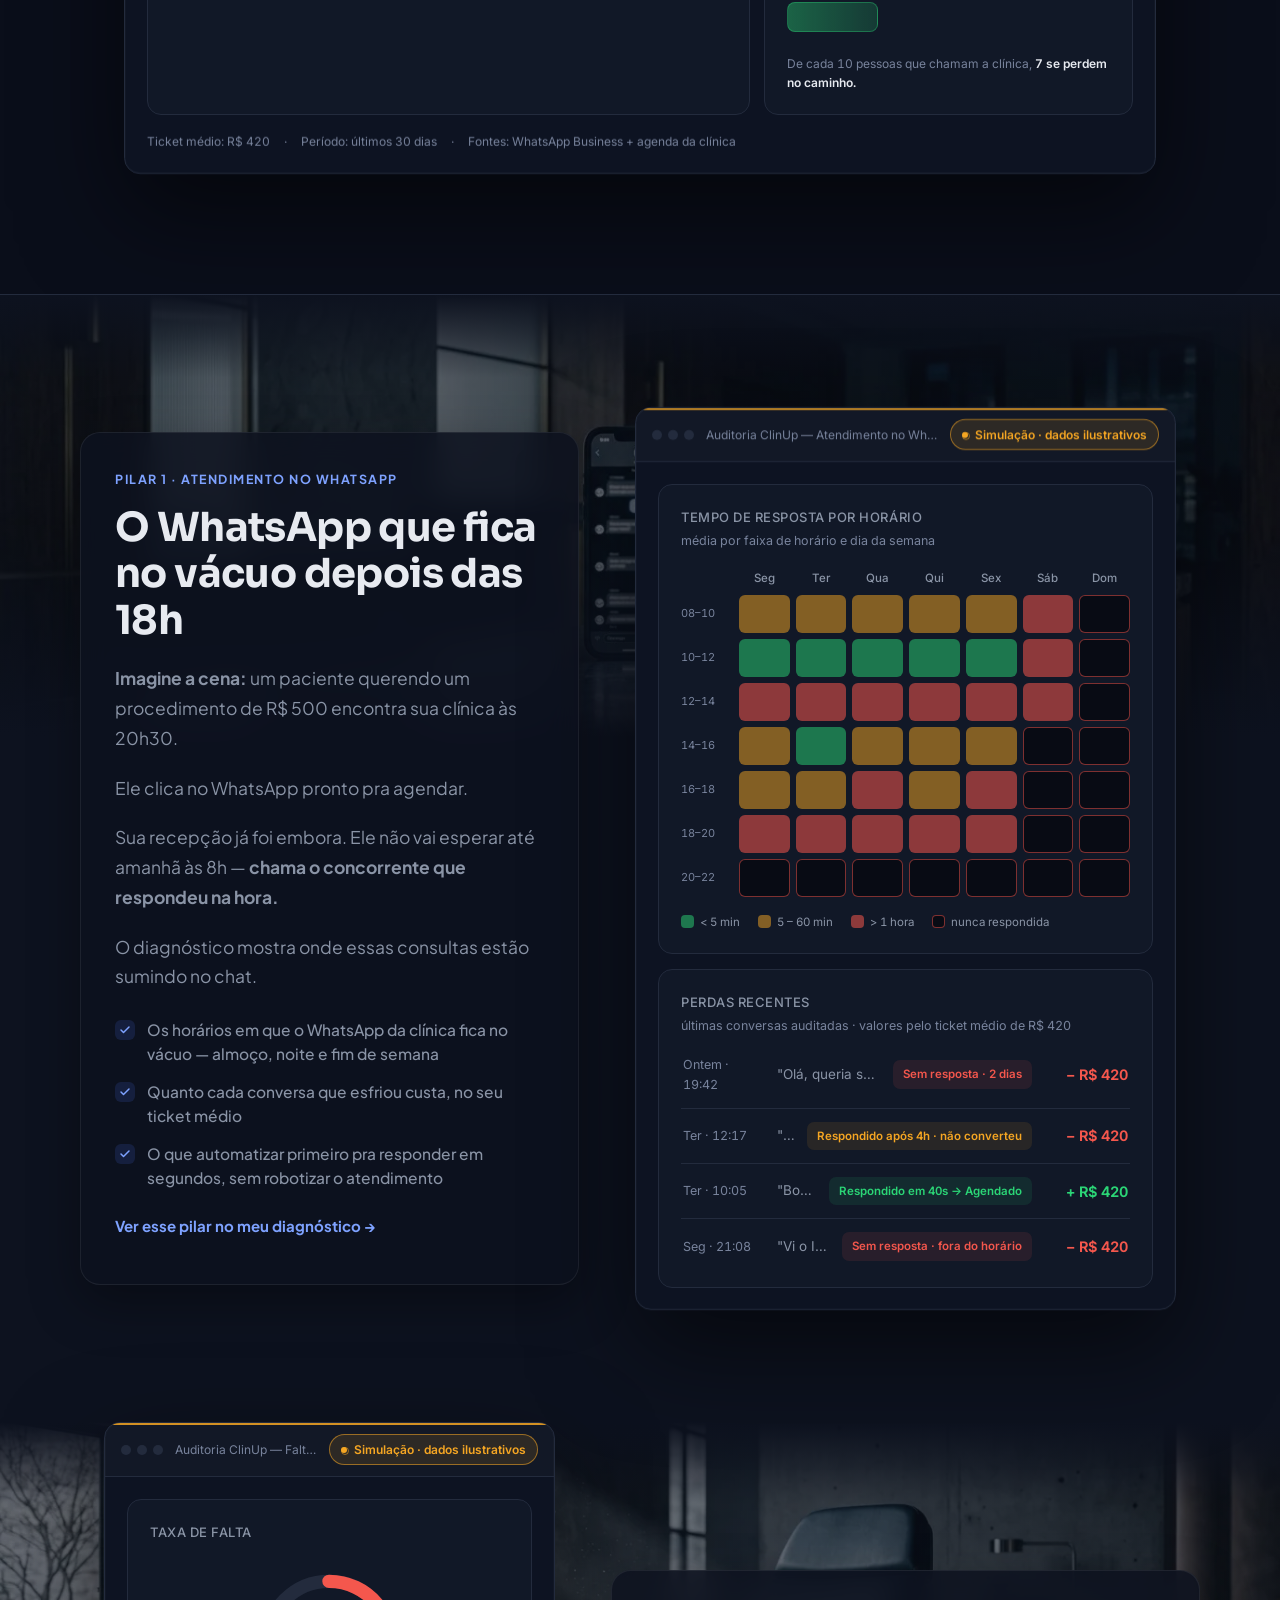
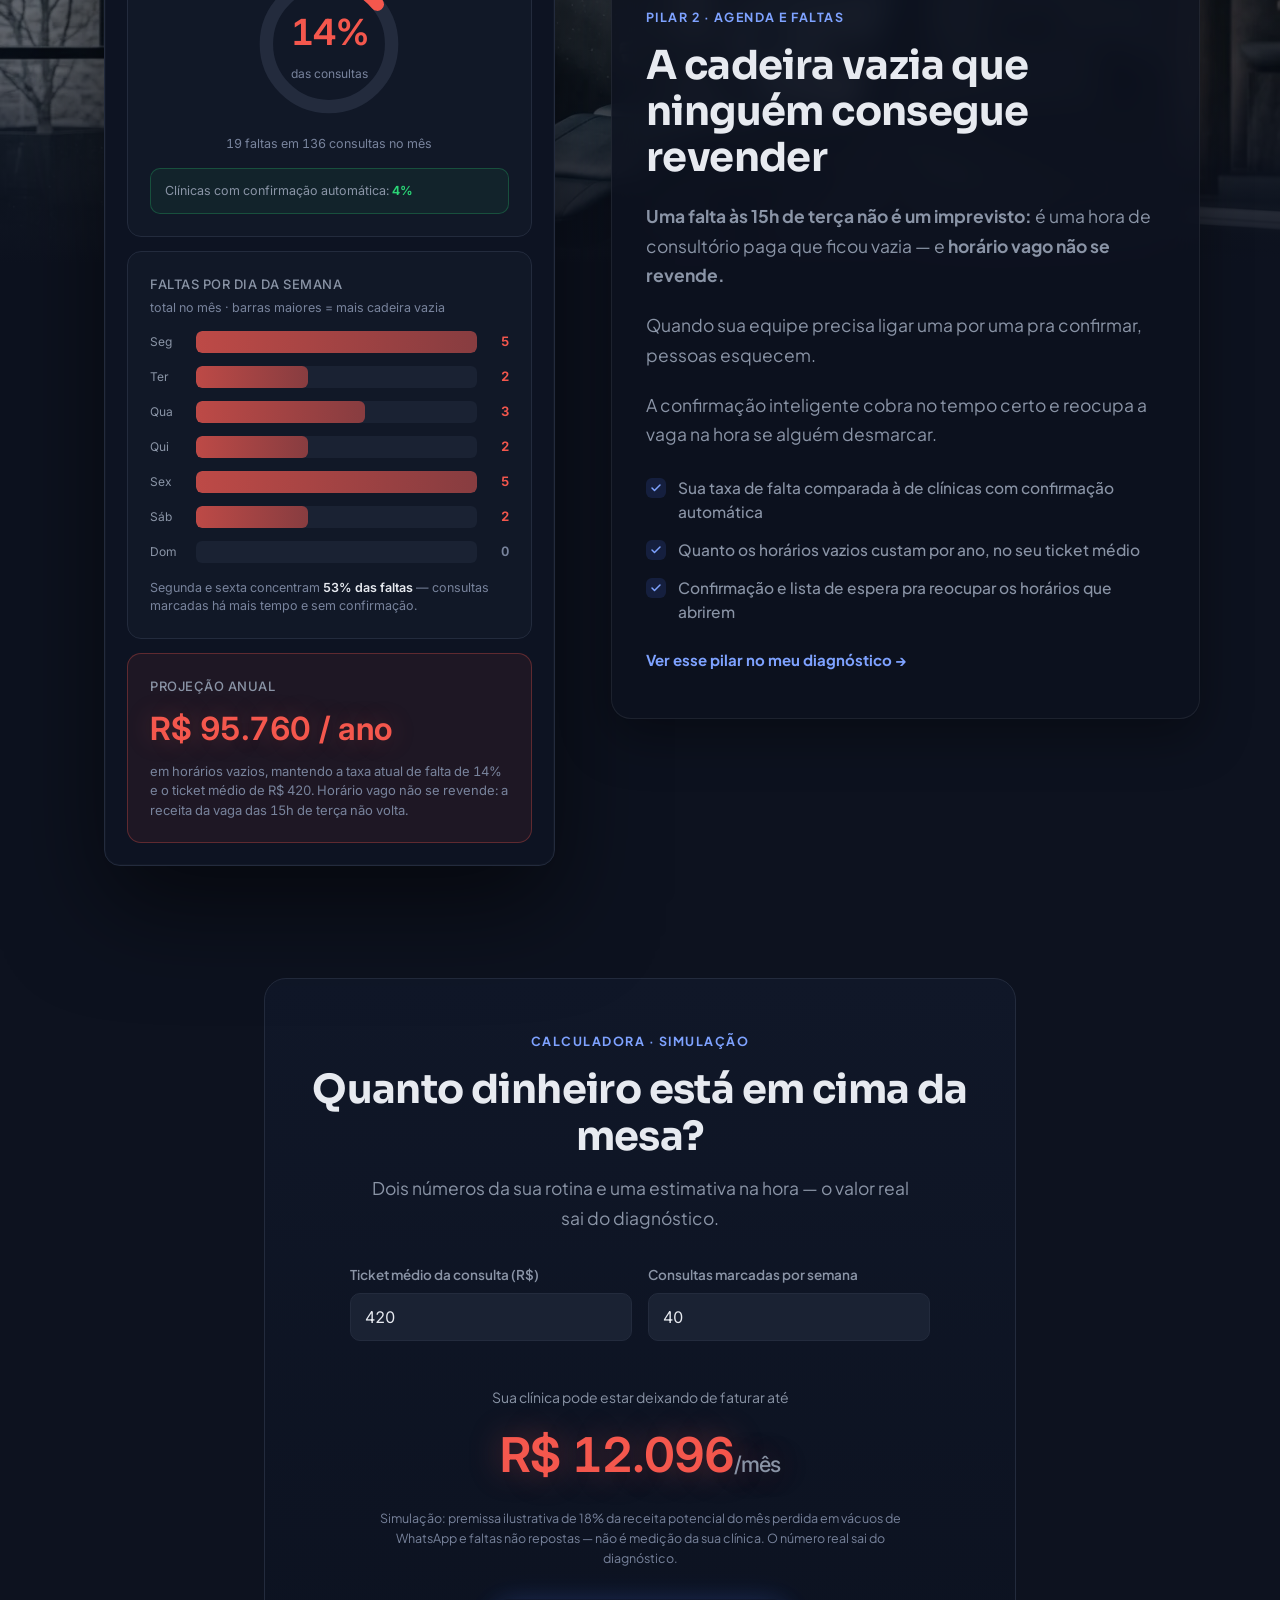
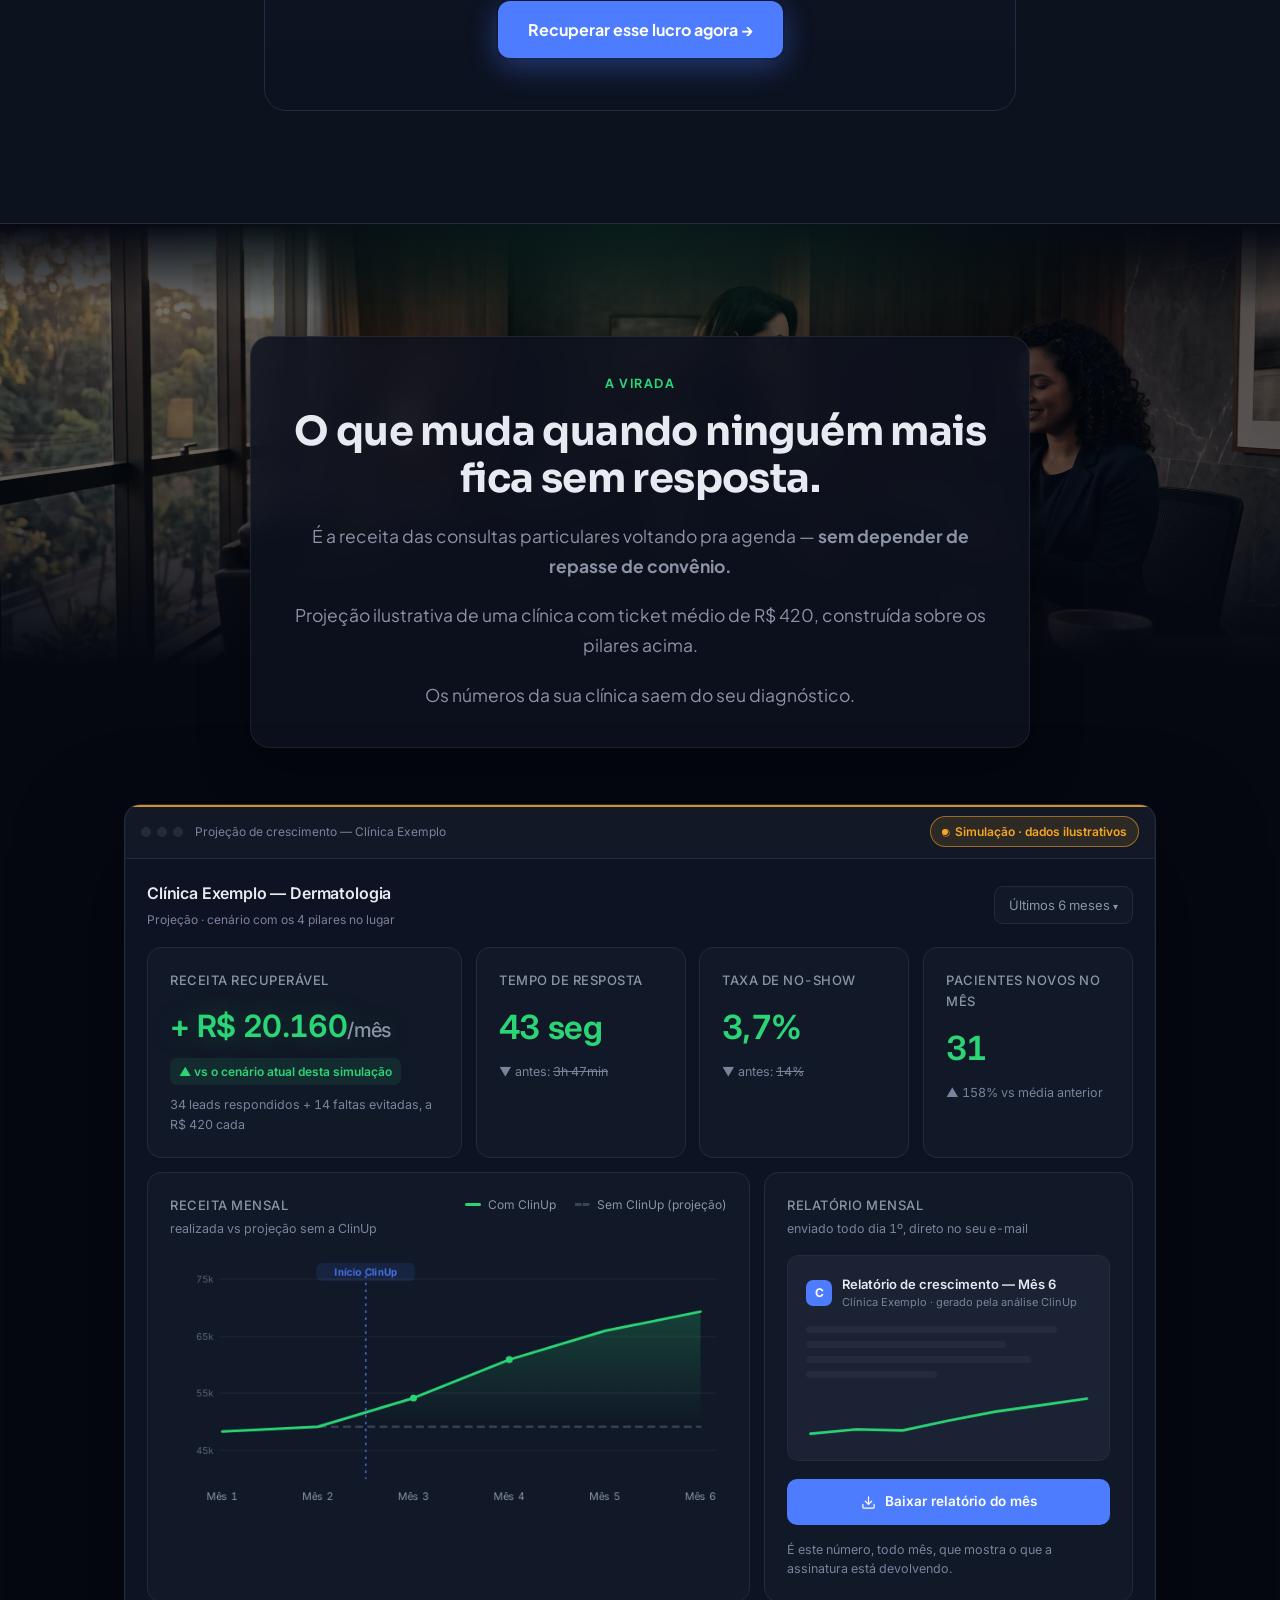
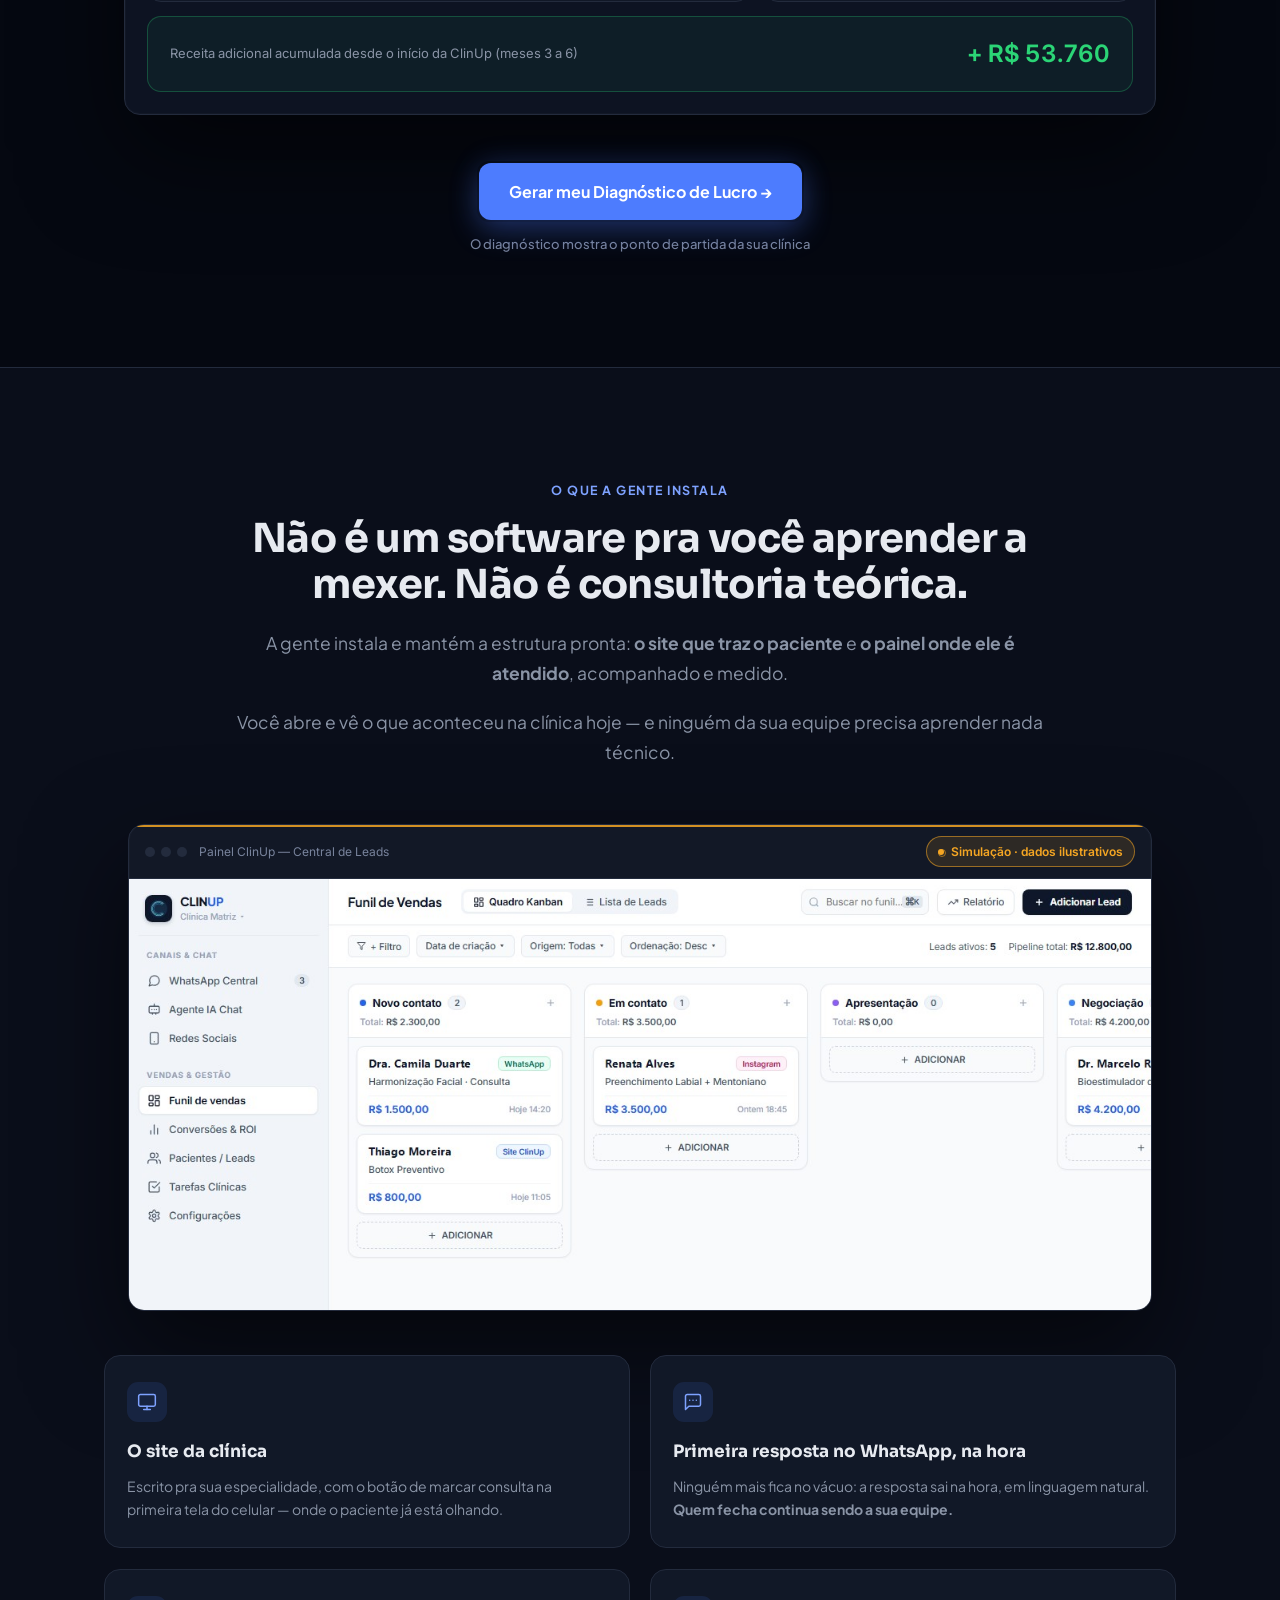
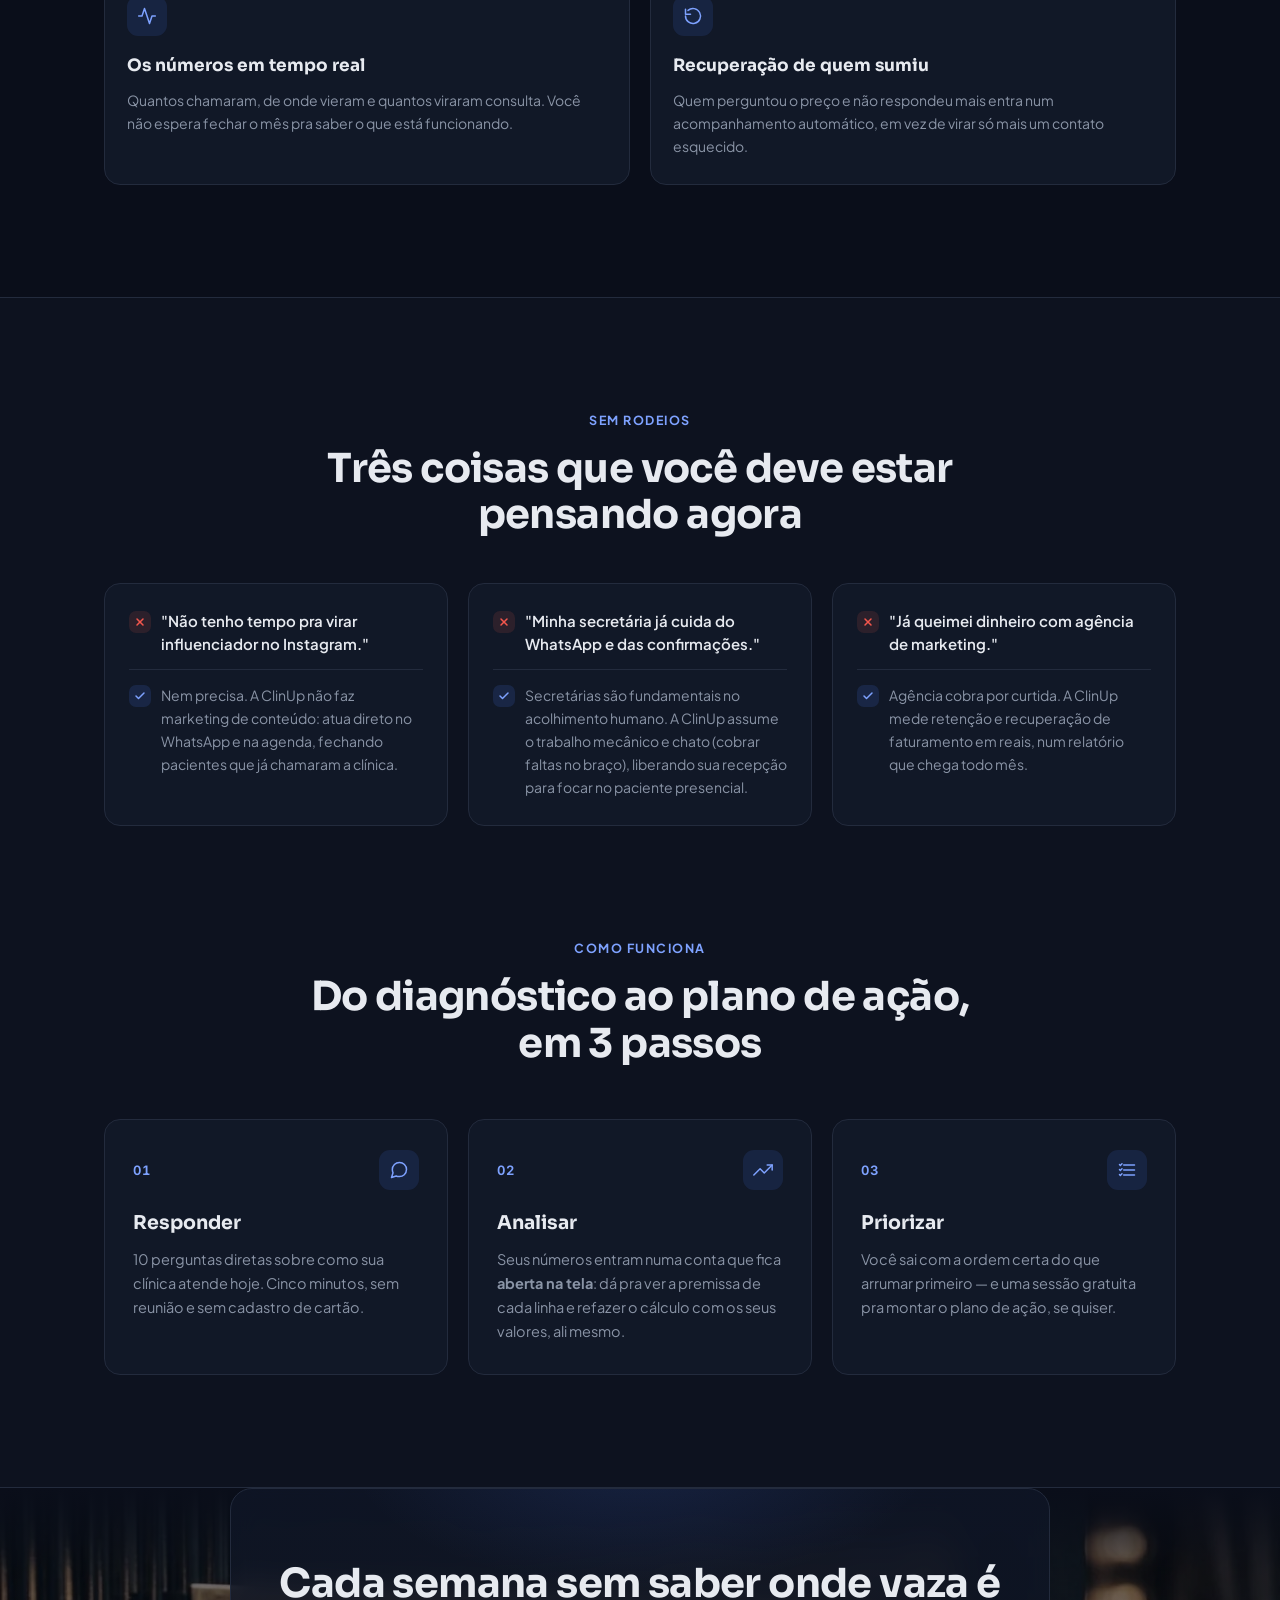
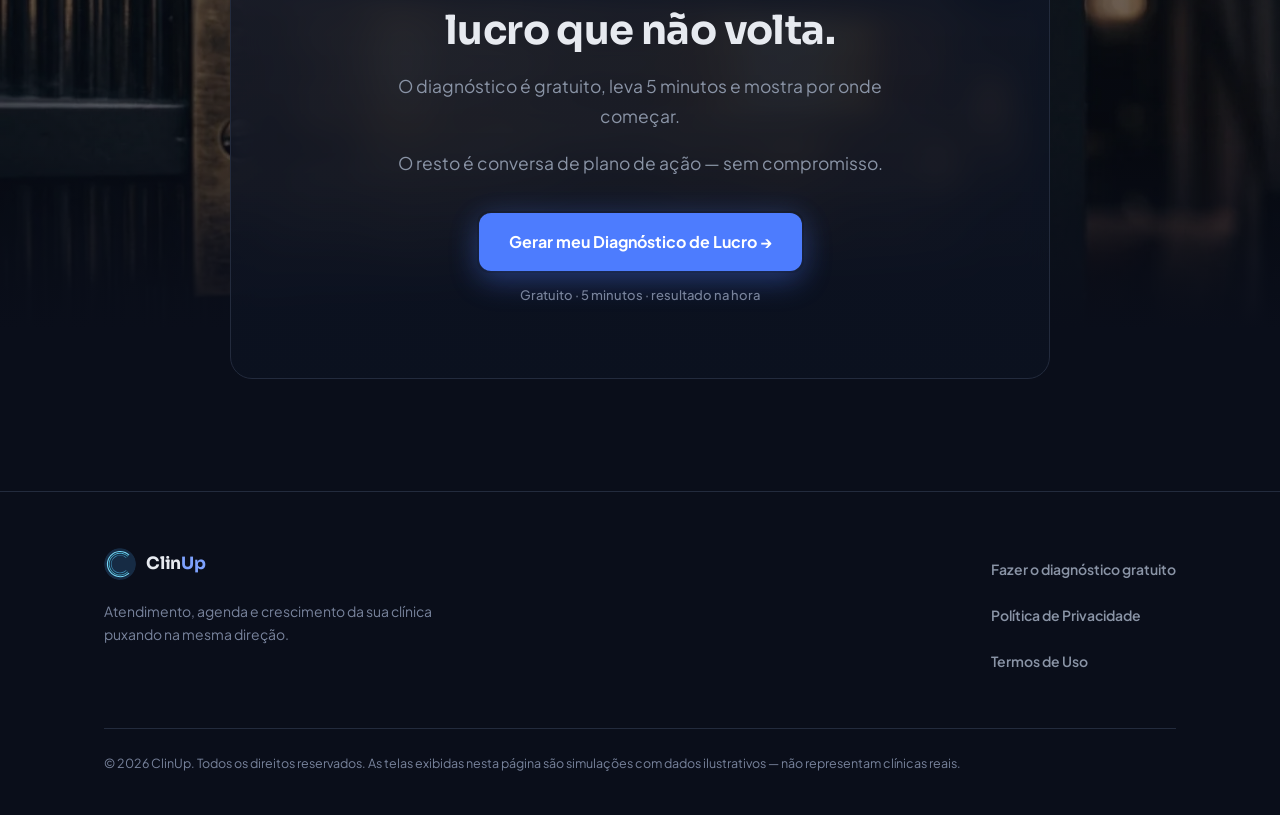
==== commit e9da5837: "Landing: os números dos mocks fecham entre si, e o selo de simulação aparece Uma revisão externa ref" ====
--- a/public/index.html
+++ b/public/index.html
@@ -744,25 +744,41 @@
   font-family:'Inter',sans-serif;font-size:12px;color:var(--ink-3);
   white-space:nowrap;overflow:hidden;text-overflow:ellipsis;min-width:0;
 }
+/* Selo de simulação em âmbar (a cor de "atenção" dos mocks): o visitante
+   precisa ler "ilustrativo" antes do primeiro R$. A faixa âmbar no topo da
+   janela repete o aviso no padrão de "modo de teste" de painel de software.
+   O TEXTO do selo não muda nem sai — só o destaque. */
+.mf-bar{box-shadow:inset 0 2px 0 rgba(245,166,35,.85)}
 .mf-sim{
-  margin-left:auto;flex-shrink:0;display:inline-flex;align-items:center;gap:6px;
-  font-family:'Inter',sans-serif;font-size:11px;font-weight:500;color:var(--ink-2);
-  border:1px solid var(--line);border-radius:999px;padding:4px 10px;white-space:nowrap;
-  background:rgba(255,255,255,.03);
-}
-/* luz de status azul (verde é só WhatsApp) — sensação de software vivo.
-   O anel é um ::after que escala: 4 selos pulsam ao mesmo tempo, então
+  margin-left:auto;flex-shrink:0;display:inline-flex;align-items:center;gap:7px;
+  font-family:'Inter',sans-serif;font-size:12px;font-weight:600;color:var(--warn);
+  border:1px solid rgba(245,166,35,.55);border-radius:999px;padding:5px 11px;white-space:nowrap;
+  background:rgba(245,166,35,.12);
+}
+/* O anel é um ::after que escala: 5 selos pulsam ao mesmo tempo, então
    animar box-shadow aqui custava paint em loop infinito. */
 .mf-sim{position:relative}
 .mf-sim::before{
   content:"";width:6px;height:6px;border-radius:50%;flex-shrink:0;
-  background:var(--action-soft);
+  background:var(--warn);
 }
 .mf-sim::after{
-  content:"";position:absolute;left:10px;top:50%;width:6px;height:6px;margin-top:-3px;
-  border-radius:50%;border:1.5px solid rgba(77,124,254,.45);
+  content:"";position:absolute;left:11px;top:50%;width:6px;height:6px;margin-top:-3px;
+  border-radius:50%;border:1.5px solid rgba(245,166,35,.55);
   pointer-events:none;transform-origin:center;
   animation:simPing 2.4s ease-out infinite;
+}
+/* em 360px o selo maior não cabe ao lado das bolinhas da janela: elas são
+   decoração, o selo é informação */
+@media (max-width:400px){
+  .mf-dots{display:none}
+  .mf-sim{margin-left:0}
+}
+/* 320px: a moldura do print do painel (.install-mock) é a mais estreita */
+@media (max-width:340px){
+  .mf-bar{padding-left:10px;padding-right:10px}
+  .mf-sim{font-size:11px;padding:4px 9px}
+  .mf-sim::after{left:9px}
 }
 @keyframes simPing{
   0%{transform:scale(1);opacity:.9}
@@ -955,7 +971,7 @@
 fbq('init', '1568791558372631');
 fbq('track', 'PageView');
 </script>
-<noscript><img height="1" width="1" style="display:none"
+<noscript><img height="1" width="1" style="display:none" alt=""
 src="https://www.facebook.com/tr?id=1568791558372631&ev=PageView&noscript=1"
 /></noscript>
 </head>
@@ -1001,7 +1017,7 @@
         </div>
         <div class="peek-body mk" aria-hidden="true">
           <div class="peek-h">Receita perdida no mês</div>
-          <div class="peek-v num"><span class="cnt" data-target="18450" data-prefix="R$ ">R$ 18.450</span></div>
+          <div class="peek-v num"><span class="cnt" data-target="22260" data-prefix="R$ ">R$ 22.260</span></div>
           <div class="peek-sub">34 pessoas chamaram e não foram respondidas · 19 faltaram</div>
           <div class="peek-bars">
             <i style="height:34%" data-grow="h" data-delay="0"></i>
@@ -1040,9 +1056,9 @@
         <div class="mk-kpis">
           <div class="mk-card mk-kpi mk-kpi--hero motion-float-subtle">
             <div class="mk-h">Receita perdida no mês</div>
-            <div class="mk-v num mk-v--loss mk-v--glowloss"><span class="cnt" data-target="18450" data-prefix="R$ ">R$ 18.450</span></div>
+            <div class="mk-v num mk-v--loss mk-v--glowloss"><span class="cnt" data-target="22260" data-prefix="R$ ">R$ 22.260</span></div>
             <span class="mk-delta mk-delta--bad">▲ 12% vs mês anterior</span>
-            <div class="mk-sub" style="margin-top:10px">Soma de leads não convertidos por demora e horários vazios por falta</div>
+            <div class="mk-sub" style="margin-top:10px">34 leads sem resposta + 19 faltas, a R$ 420 cada</div>
           </div>
           <div class="mk-card mk-kpi">
             <div class="mk-h">Leads sem resposta</div>
@@ -1056,7 +1072,8 @@
           </div>
           <div class="mk-card mk-kpi">
             <div class="mk-h">Conversão de leads</div>
-            <div class="mk-v num mk-v--warn"><span class="cnt" data-target="22" data-suffix="%">22%</span></div>
+            <div class="mk-v num mk-v--warn"><span class="cnt" data-target="28" data-suffix="%">28%</span></div>
+            <div class="mk-bench num">clínicas com automação: <em>41%</em></div>
           </div>
         </div>
 
@@ -1086,21 +1103,23 @@
               <g fill="#5A6478" font-size="11" font-family="Inter" text-anchor="end">
                 <text x="46" y="254">0</text><text x="46" y="196">4k</text><text x="46" y="139">8k</text><text x="46" y="81">12k</text><text x="46" y="24">16k</text>
               </g>
-              <rect x="106" y="46"  width="44" height="204" rx="4" fill="#2BD576" fill-opacity=".85" data-grow="h" data-delay="0"/>
-              <rect x="160" y="194" width="44" height="56"  rx="4" fill="url(#hatch)" stroke="#F4574D" stroke-opacity=".7" data-grow="h" data-delay="340"/>
-              <rect x="246" y="66"  width="44" height="184" rx="4" fill="#2BD576" fill-opacity=".85" data-grow="h" data-delay="70"/>
-              <rect x="300" y="184" width="44" height="66"  rx="4" fill="url(#hatch)" stroke="#F4574D" stroke-opacity=".7" data-grow="h" data-delay="410"/>
-              <rect x="386" y="33"  width="44" height="217" rx="4" fill="#2BD576" fill-opacity=".85" data-grow="h" data-delay="140"/>
-              <rect x="440" y="190" width="44" height="60"  rx="4" fill="url(#hatch)" stroke="#F4574D" stroke-opacity=".7" data-grow="h" data-delay="480"/>
-              <rect x="526" y="55"  width="44" height="195" rx="4" fill="#2BD576" fill-opacity=".85" data-grow="h" data-delay="210"/>
-              <rect x="580" y="167" width="44" height="83"  rx="4" fill="url(#hatch)" stroke="#F4574D" stroke-opacity=".7" data-grow="h" data-delay="550"/>
+              <!-- escala: 14,375 px por R$ 1 mil. Realizada = (136 consultas - 19 faltas) x R$ 420 = R$ 49.140
+                   (29+28+31+29 consultas). Perdida = 53 x R$ 420 = R$ 22.260 (10+13+12+18 = 34 leads + 19 faltas). -->
+              <rect x="106" y="74.9"  width="44" height="175.1" rx="4" fill="#2BD576" fill-opacity=".85" data-grow="h" data-delay="0"/>
+              <rect x="160" y="189.6" width="44" height="60.4"  rx="4" fill="url(#hatch)" stroke="#F4574D" stroke-opacity=".7" data-grow="h" data-delay="340"/>
+              <rect x="246" y="81"    width="44" height="169"   rx="4" fill="#2BD576" fill-opacity=".85" data-grow="h" data-delay="70"/>
+              <rect x="300" y="171.5" width="44" height="78.5"  rx="4" fill="url(#hatch)" stroke="#F4574D" stroke-opacity=".7" data-grow="h" data-delay="410"/>
+              <rect x="386" y="62.8"  width="44" height="187.2" rx="4" fill="#2BD576" fill-opacity=".85" data-grow="h" data-delay="140"/>
+              <rect x="440" y="177.5" width="44" height="72.5"  rx="4" fill="url(#hatch)" stroke="#F4574D" stroke-opacity=".7" data-grow="h" data-delay="480"/>
+              <rect x="526" y="74.9"  width="44" height="175.1" rx="4" fill="#2BD576" fill-opacity=".85" data-grow="h" data-delay="210"/>
+              <rect x="580" y="141.3" width="44" height="108.7" rx="4" fill="url(#hatch)" stroke="#F4574D" stroke-opacity=".7" data-grow="h" data-delay="550"/>
               <g fill="#8A94A6" font-size="12" font-family="Inter" text-anchor="middle">
                 <text x="155" y="274">Semana 1</text><text x="295" y="274">Semana 2</text>
                 <text x="435" y="274">Semana 3</text><text x="575" y="274">Semana 4</text>
               </g>
               <g fill="#F4574D" font-size="11.5" font-weight="600" font-family="Inter" text-anchor="middle" data-after="780">
-                <text x="182" y="186">−3,9k</text><text x="322" y="176">−4,6k</text>
-                <text x="462" y="182">−4,2k</text><text x="602" y="159">−5,7k</text>
+                <text x="182" y="182">−4,2k</text><text x="322" y="164">−5,5k</text>
+                <text x="462" y="170">−5,0k</text><text x="602" y="133">−7,6k</text>
               </g>
             </svg>
           </div>
@@ -1146,7 +1165,7 @@
 
 <!-- ══════════ PILAR 1 · WHATSAPP ══════════ -->
 <section class="sec has-photo band-alt band-top" id="pilar-whatsapp">
-  <div class="photo-bg" aria-hidden="true"><picture><source srcset="assets/images/foto_whatsapp_noite.webp" type="image/webp"><img src="assets/images/foto_whatsapp_noite.jpg" alt="" loading="lazy" width="1376" height="768"></picture></div>
+  <div class="photo-bg" aria-hidden="true"><picture><source srcset="assets/images/foto_whatsapp_noite.webp" type="image/webp"><img src="assets/images/foto_whatsapp_noite.jpg" alt="Celular com uma conversa de WhatsApp aberta sobre o balcão de uma recepção de clínica vazia, à noite" loading="lazy" width="1376" height="768"></picture></div>
   <div class="wrap zig">
     <div class="zig-copy photo-panel" data-stagger>
       <span class="kicker reveal reveal--left">Pilar 1 · Atendimento no WhatsApp</span>
@@ -1246,7 +1265,7 @@
 
 <!-- ══════════ PILAR 2 · AGENDA ══════════ -->
 <section class="sec has-photo band-alt" id="pilar-agenda" style="padding-top:0">
-  <div class="photo-bg" aria-hidden="true"><picture><source srcset="assets/images/foto_cadeira_vazia.webp" type="image/webp"><img src="assets/images/foto_cadeira_vazia.jpg" alt="" loading="lazy" width="1376" height="768"></picture></div>
+  <div class="photo-bg" aria-hidden="true"><picture><source srcset="assets/images/foto_cadeira_vazia.webp" type="image/webp"><img src="assets/images/foto_cadeira_vazia.jpg" alt="Cadeira de procedimentos vazia em um consultório, iluminada pela luz da janela" loading="lazy" width="1376" height="768"></picture></div>
   <div class="wrap zig zig--flip">
     <div class="zig-copy photo-panel" data-stagger>
       <span class="kicker reveal reveal--right">Pilar 2 · Agenda e faltas</span>
@@ -1255,7 +1274,7 @@
       <p class="lead reveal reveal--right">Quando sua equipe precisa ligar uma por uma pra confirmar, pessoas esquecem.</p>
       <p class="lead reveal reveal--right">A confirmação inteligente cobra no tempo certo e reocupa a vaga na hora se alguém desmarcar.</p>
       <ul class="checks reveal reveal--right">
-        <li>Sua taxa de falta hoje, em número — não em impressão</li>
+        <li>Sua taxa de falta comparada à de clínicas com confirmação automática</li>
         <li>Quanto os horários vazios custam por ano, no seu ticket médio</li>
         <li>Confirmação e lista de espera pra reocupar os horários que abrirem</li>
       </ul>
@@ -1281,6 +1300,7 @@
               <div class="mk-donut-mid"><div class="v num"><span class="cnt" data-target="14" data-suffix="%">14%</span></div><div class="l">das consultas</div></div>
             </div>
             <div class="mk-sub num">19 faltas em 136 consultas no mês</div>
+            <div class="mk-benchbox num">Clínicas com confirmação automática: <b>4%</b></div>
           </div>
 
           <div class="mk-card" style="margin-top:14px">
@@ -1311,6 +1331,16 @@
               <div style="flex:1;height:22px;border-radius:6px;background:var(--raised);overflow:hidden"><div style="height:100%;border-radius:6px;background:linear-gradient(90deg,rgba(244,87,77,.75),rgba(244,87,77,.5));width:100%"></div></div>
               <div class="num" style="width:20px;font-size:13px;font-weight:650;color:var(--loss);text-align:right">5</div>
             </div>
+            <div style="display:flex;align-items:center;gap:12px;margin-top:13px">
+              <div style="width:34px;font-size:12px;color:var(--ink-2)">Sáb</div>
+              <div style="flex:1;height:22px;border-radius:6px;background:var(--raised);overflow:hidden"><div style="height:100%;border-radius:6px;background:linear-gradient(90deg,rgba(244,87,77,.75),rgba(244,87,77,.5));width:40%"></div></div>
+              <div class="num" style="width:20px;font-size:13px;font-weight:650;color:var(--loss);text-align:right">2</div>
+            </div>
+            <div style="display:flex;align-items:center;gap:12px;margin-top:13px">
+              <div style="width:34px;font-size:12px;color:var(--ink-2)">Dom</div>
+              <div style="flex:1;height:22px;border-radius:6px;background:var(--raised);overflow:hidden"></div>
+              <div class="num" style="width:20px;font-size:13px;font-weight:650;color:var(--ink-3);text-align:right">0</div>
+            </div>
             <div class="mk-sub" style="margin-top:16px">Segunda e sexta concentram <span style="color:var(--ink);font-weight:600">53% das faltas</span> — consultas marcadas há mais tempo e sem confirmação.</div>
           </div>
 
@@ -1352,7 +1382,7 @@
 
 <!-- ══════════ A TRANSFORMAÇÃO ══════════ -->
 <section class="sec transform has-photo" id="transformacao">
-  <div class="photo-bg" aria-hidden="true"><picture><source srcset="assets/images/foto_virada_recepcao.webp" type="image/webp"><img src="assets/images/foto_virada_recepcao.jpg" alt="" loading="lazy" width="2400" height="1340"></picture></div>
+  <div class="photo-bg" aria-hidden="true"><picture><source srcset="assets/images/foto_virada_recepcao.webp" type="image/webp"><img src="assets/images/foto_virada_recepcao.jpg" alt="Recepcionista atende uma paciente no balcão enquanto outros pacientes aguardam na sala de espera" loading="lazy" width="2400" height="1340"></picture></div>
   <div class="wrap transform-head photo-panel" data-stagger>
     <span class="kicker reveal">A virada</span>
     <h2 class="reveal">O que muda quando ninguém mais fica sem resposta.</h2>
@@ -1374,7 +1404,7 @@
         <div class="mk-head">
           <div>
             <div class="mk-who">Clínica Exemplo — Dermatologia</div>
-            <div class="mk-whosub">Projeção · cenário com os pilares no lugar</div>
+            <div class="mk-whosub">Projeção · cenário com os 4 pilares no lugar</div>
           </div>
           <div class="mk-pill">Últimos 6 meses <span style="font-size:10px">▾</span></div>
         </div>
@@ -1382,9 +1412,9 @@
         <div class="mk-kpis">
           <div class="mk-card mk-kpi mk-kpi--hero">
             <div class="mk-h">Receita recuperável</div>
-            <div class="mk-v num mk-v--gain mk-v--glowgain mk-v--fit"><span class="cnt" data-target="22640" data-prefix="+ R$ ">+ R$ 22.640</span><span class="mk-v-unit">/mês</span></div>
+            <div class="mk-v num mk-v--gain mk-v--glowgain mk-v--fit"><span class="cnt" data-target="20160" data-prefix="+ R$ ">+ R$ 20.160</span><span class="mk-v-unit">/mês</span></div>
             <span class="mk-delta mk-delta--good">▲ vs o cenário atual desta simulação</span>
-            <div class="mk-was" style="margin-top:10px">Leads respondidos na hora + faltas quase zeradas</div>
+            <div class="mk-was" style="margin-top:10px">34 leads respondidos + 14 faltas evitadas, a R$ 420 cada</div>
           </div>
           <div class="mk-card mk-kpi">
             <div class="mk-h">Tempo de resposta</div>
@@ -1393,7 +1423,7 @@
           </div>
           <div class="mk-card mk-kpi">
             <div class="mk-h">Taxa de no-show</div>
-            <div class="mk-v num mk-v--gain"><span class="cnt" data-target="3.8" data-decimals="1" data-suffix="%">3,8%</span></div>
+            <div class="mk-v num mk-v--gain"><span class="cnt" data-target="3.7" data-decimals="1" data-suffix="%">3,7%</span></div>
             <div class="mk-was num">▼ antes: <s>14%</s></div>
           </div>
           <div class="mk-card mk-kpi">
@@ -1427,26 +1457,31 @@
                 <line x1="56" y1="96" x2="628" y2="96"/><line x1="56" y1="30" x2="628" y2="30"/>
               </g>
               <g fill="#5A6478" font-size="11" font-family="Inter" text-anchor="end">
-                <text x="50" y="231">50k</text><text x="50" y="165">60k</text><text x="50" y="100">70k</text><text x="50" y="34">80k</text>
+                <text x="50" y="231">45k</text><text x="50" y="165">55k</text><text x="50" y="100">65k</text><text x="50" y="34">75k</text>
               </g>
 
               <line x1="225" y1="26" x2="225" y2="260" stroke="#4D7CFE" stroke-dasharray="3 5" stroke-width="1.4"/>
               <rect x="168" y="12" width="114" height="20" rx="6" fill="rgba(77,124,254,.12)"/>
               <text x="225" y="26" fill="#4D7CFE" font-size="11.5" font-weight="600" font-family="Inter" text-anchor="middle">Início ClinUp</text>
 
-              <path d="M60,220.6 L170,210.7 L280,214 L390,207.4 L500,210.7 L610,206.1"
+              <path d="M60,205.3 L170,199.8 L280,199.8 L390,199.8 L500,199.8 L610,199.8"
                     fill="none" stroke="#3A4358" stroke-width="2.4" stroke-dasharray="7 7" stroke-linecap="round"
                     data-draw data-dur="700"/>
 
-              <path d="M170,210.7 L280,174.6 L390,122 L500,89.1 L610,59.6 L610,260 L170,260 Z" fill="url(#gfill)" data-after="900"/>
-              <path d="M60,220.6 L170,210.7 L280,174.6 L390,122 L500,89.1 L610,59.6"
+              <path d="M170,199.8 L280,166.7 L390,122.6 L500,89.5 L610,67.4 L610,199.8 Z" fill="url(#gfill)" data-after="900"/>
+              <path d="M60,205.3 L170,199.8 L280,166.7 L390,122.6 L500,89.5 L610,67.4"
                     fill="none" stroke="#2BD576" stroke-width="3" stroke-linecap="round" stroke-linejoin="round"
                     data-draw data-delay="620" data-dur="1100"/>
               <g fill="#2BD576" data-cascade="dots" data-after="900" data-step="190">
-                <circle cx="280" cy="174.6" r="4"/><circle cx="390" cy="122" r="4"/>
-                <circle cx="500" cy="89.1" r="4"/><circle cx="610" cy="59.6" r="4.5"/>
+                <circle cx="280" cy="166.7" r="4"/><circle cx="390" cy="122.6" r="4"/>
+                <circle cx="500" cy="89.5" r="4"/><circle cx="610" cy="67.4" r="4.5"/>
               </g>
-              <text x="610" y="46" fill="#2BD576" font-size="12.5" font-weight="650" font-family="Inter" text-anchor="end" data-after="1780">R$ 75,5k</text>
+              <text x="610" y="54" fill="#2BD576" font-size="12.5" font-weight="650" font-family="Inter" text-anchor="end" data-after="1780">R$ 69,3k</text>
+              <!-- ganho de cada mês = distância entre as linhas; a soma (53,8k) é a faixa "acumulada" abaixo -->
+              <g fill="#2BD576" font-size="11.5" font-weight="600" font-family="Inter" text-anchor="middle" data-after="1780">
+                <text x="280" y="187">+5,0k</text><text x="390" y="165">+11,8k</text>
+                <text x="500" y="149">+16,8k</text><text x="610" y="138">+20,2k</text>
+              </g>
 
               <g fill="#8A94A6" font-size="12" font-family="Inter" text-anchor="middle">
                 <text x="60" y="284">Mês 1</text><text x="170" y="284">Mês 2</text><text x="280" y="284">Mês 3</text>
@@ -1486,8 +1521,8 @@
         </div>
 
         <div class="mk-strip">
-          <div class="mk-strip-l">Receita adicional acumulada desde o início (4 meses)</div>
-          <div class="mk-strip-v num"><span class="cnt" data-target="67920" data-prefix="+ R$ ">+ R$ 67.920</span></div>
+          <div class="mk-strip-l">Receita adicional acumulada desde o início da ClinUp (meses 3 a 6)</div>
+          <div class="mk-strip-v num"><span class="cnt" data-target="53760" data-prefix="+ R$ ">+ R$ 53.760</span></div>
         </div>
       </div>
     </div>
@@ -1580,7 +1615,7 @@
       <div class="obj reveal">
         <div class="obj-q">
           <span class="obj-ico obj-ico--x"><svg viewBox="0 0 24 24"><line x1="6" y1="6" x2="18" y2="18"/><line x1="18" y1="6" x2="6" y2="18"/></svg></span>
-          <span>"Não tenho tempo pra fazer dancinha no Instagram."</span>
+          <span>"Não tenho tempo pra virar influenciador no Instagram."</span>
         </div>
         <div class="obj-a">
           <span class="obj-ico obj-ico--ok"><svg viewBox="0 0 24 24"><polyline points="20 6 9 17 4 12"/></svg></span>
@@ -1649,7 +1684,7 @@
 
 <!-- ══════════ FECHAMENTO ══════════ -->
 <section class="sec has-photo" id="cta-final" style="padding-top:0">
-  <div class="photo-bg" aria-hidden="true"><picture><source srcset="assets/images/foto_latao_entrada.webp" type="image/webp"><img src="assets/images/foto_latao_entrada.jpg" alt="" loading="lazy" width="1376" height="768"></picture></div>
+  <div class="photo-bg" aria-hidden="true"><picture><source srcset="assets/images/foto_latao_entrada.webp" type="image/webp"><img src="assets/images/foto_latao_entrada.jpg" alt="Placa de latão na porta de entrada de uma clínica" loading="lazy" width="1376" height="768"></picture></div>
   <div class="wrap">
     <div class="final-card reveal">
       <h2>Cada semana sem saber onde vaza é lucro que não volta.</h2>
